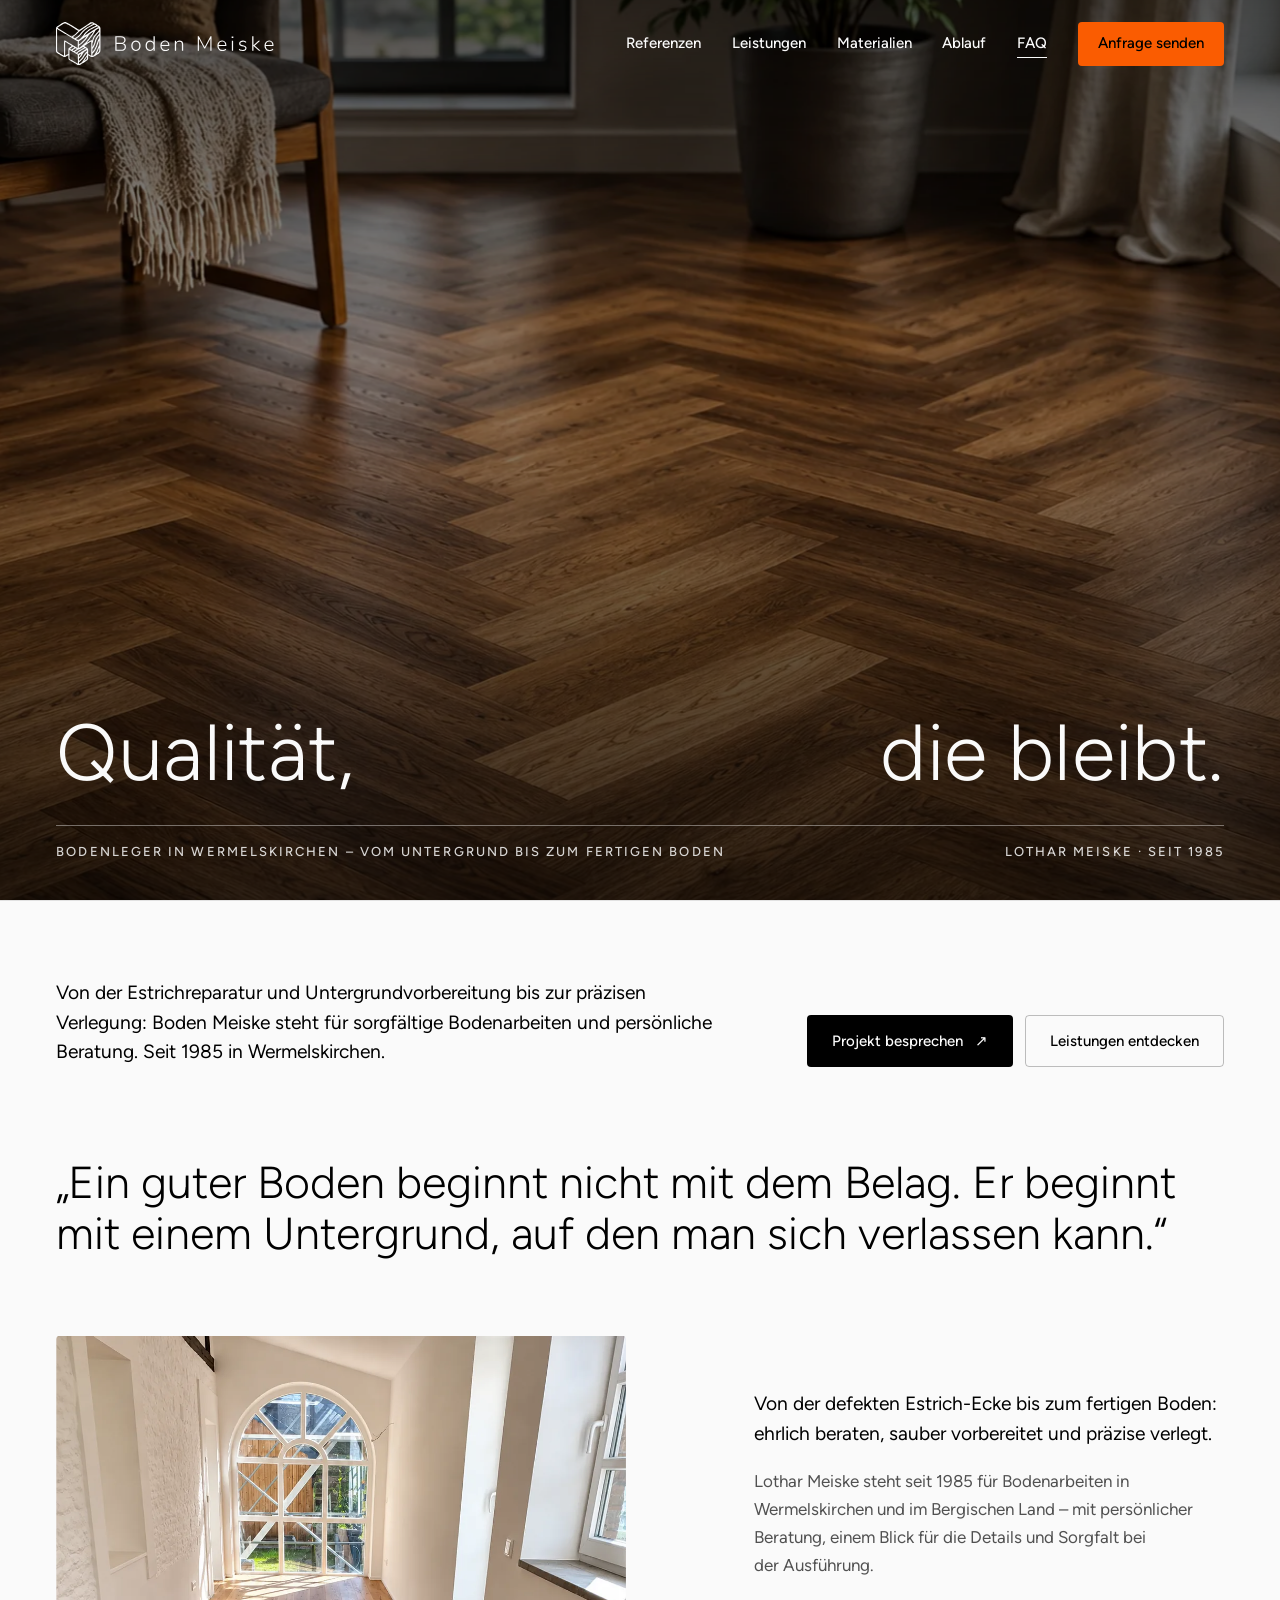
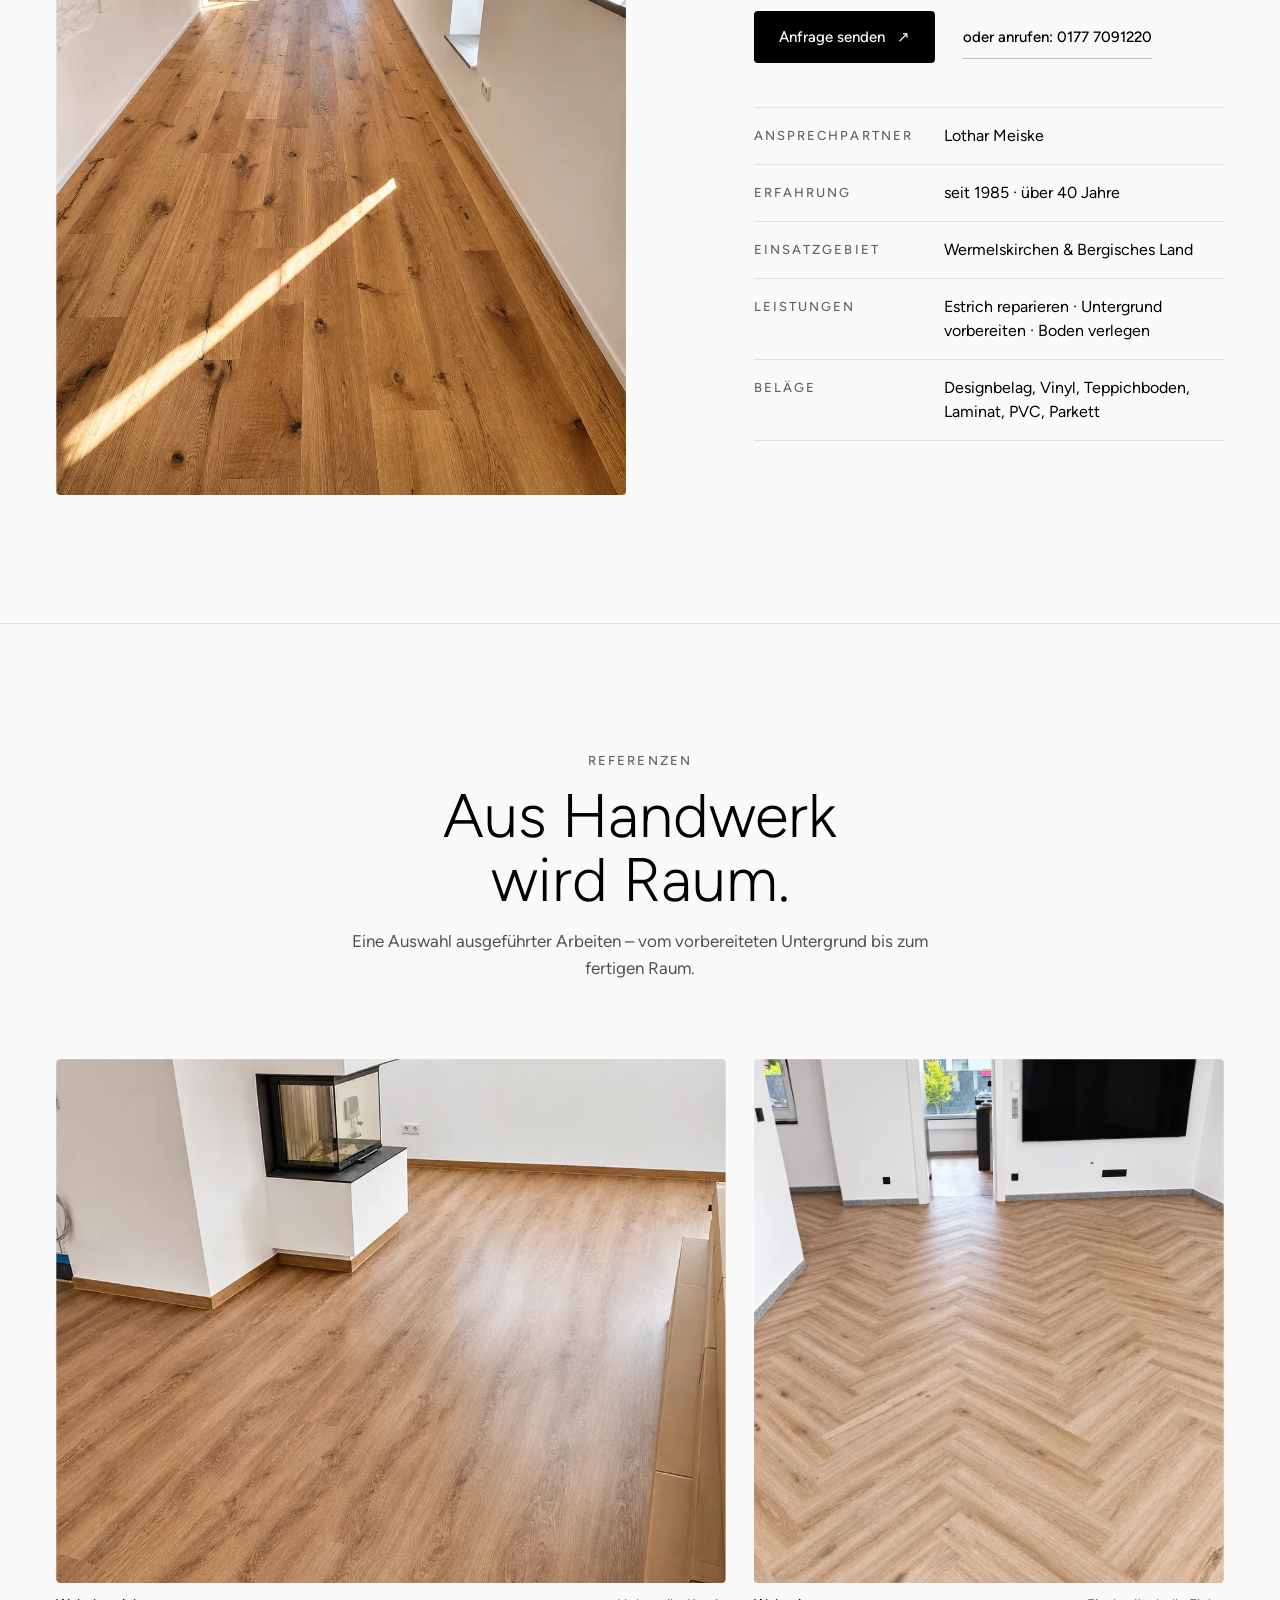
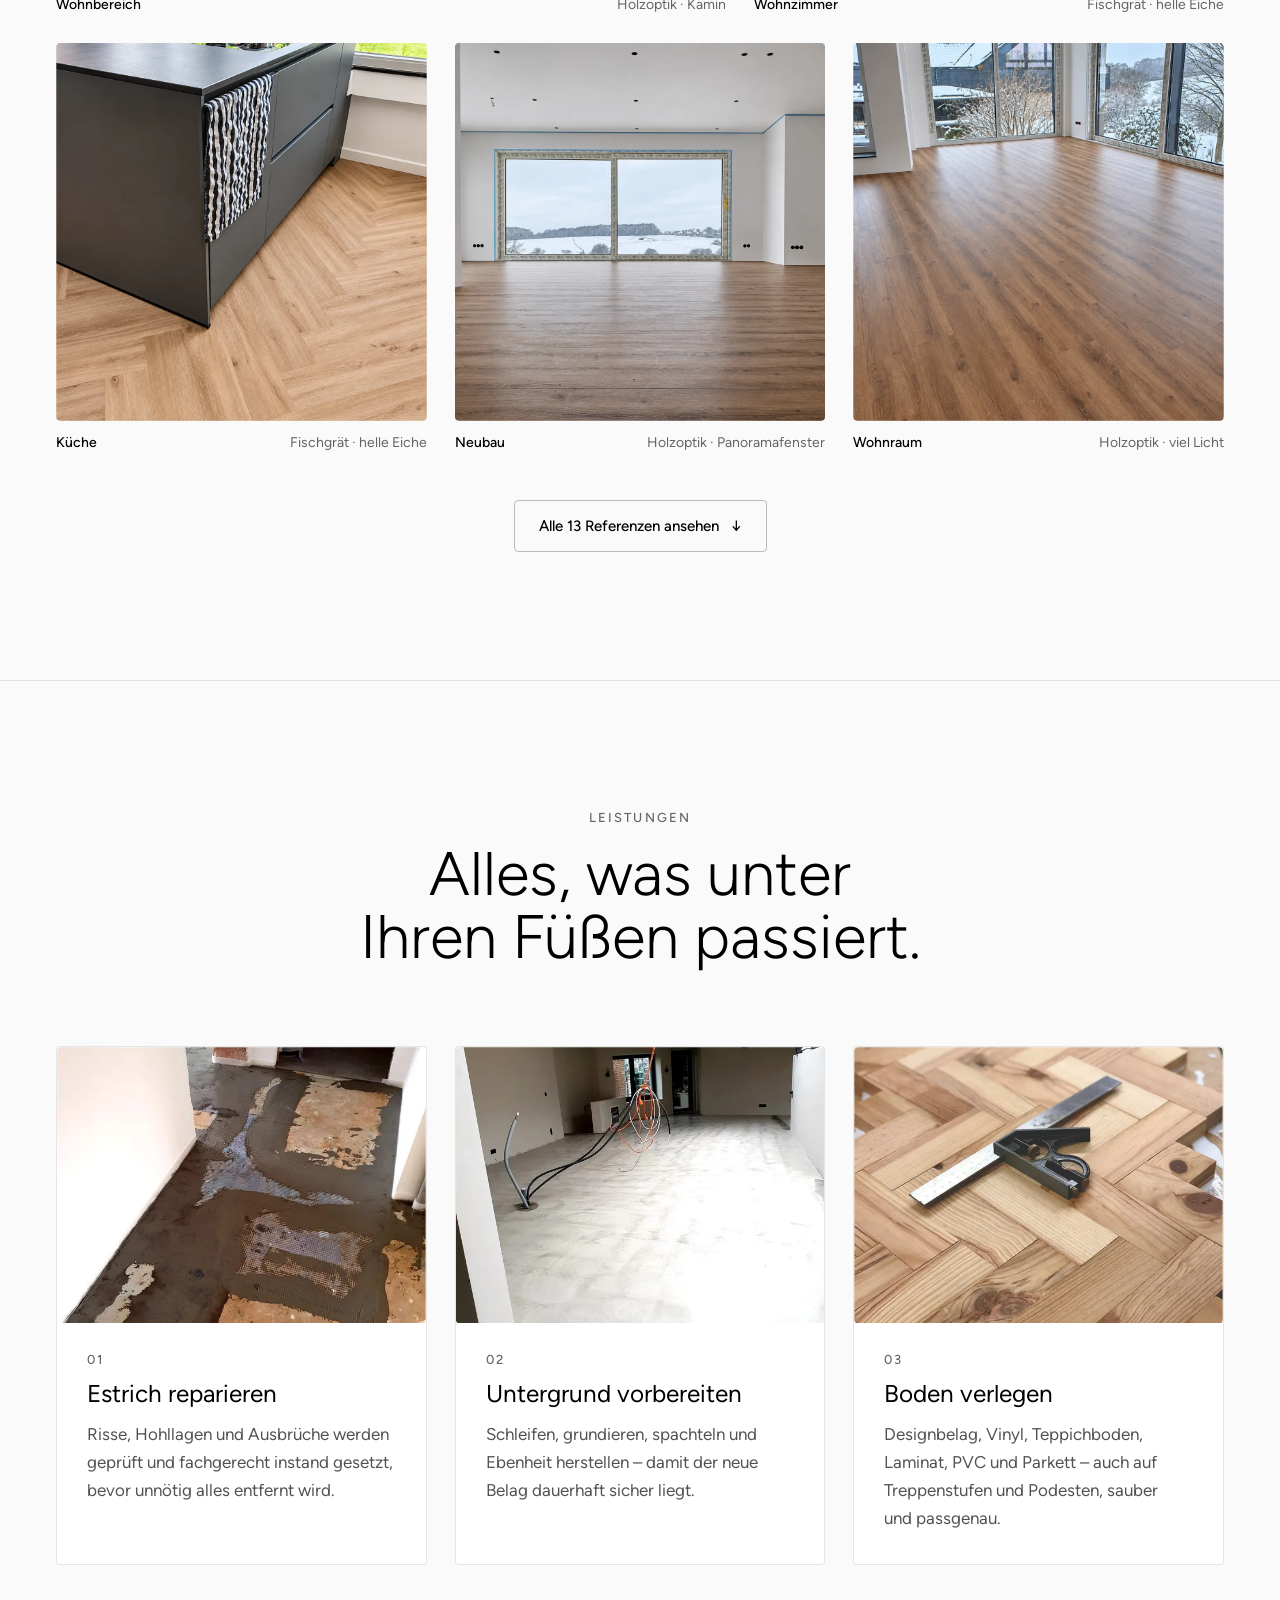
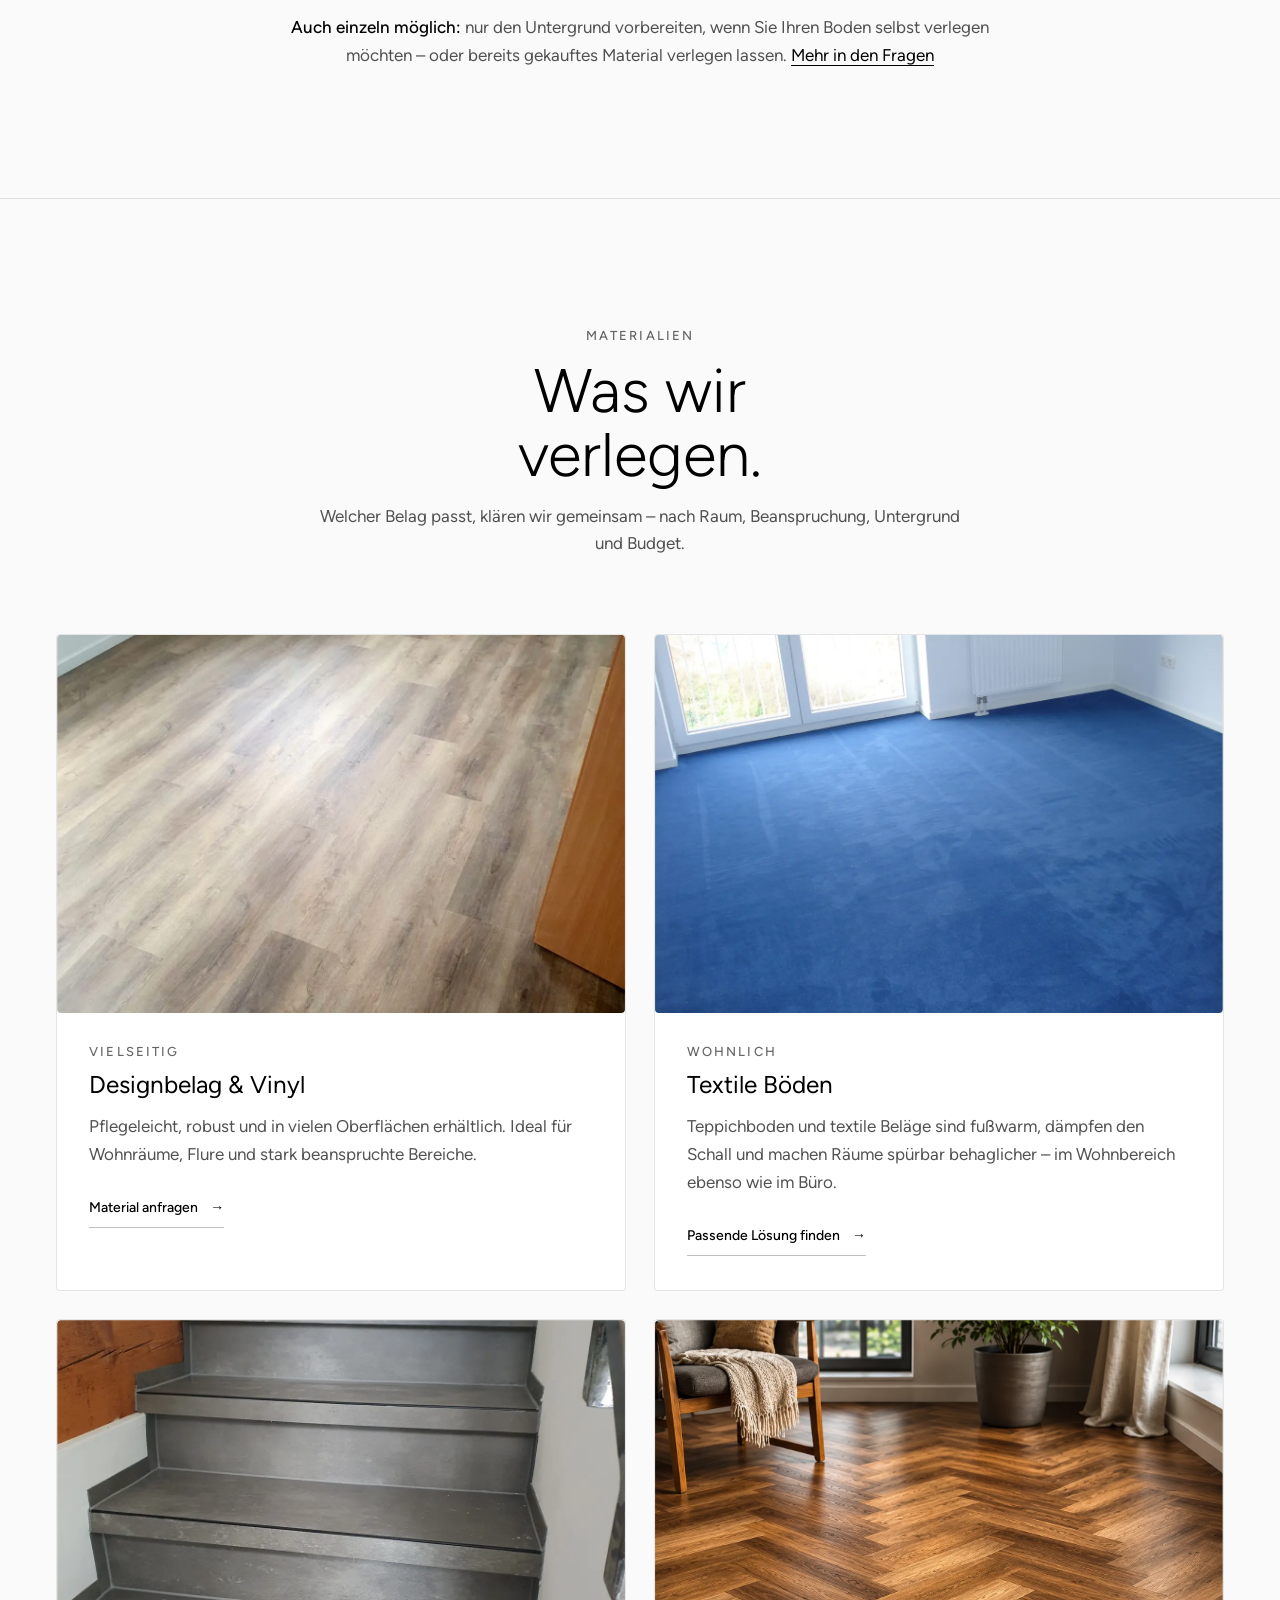
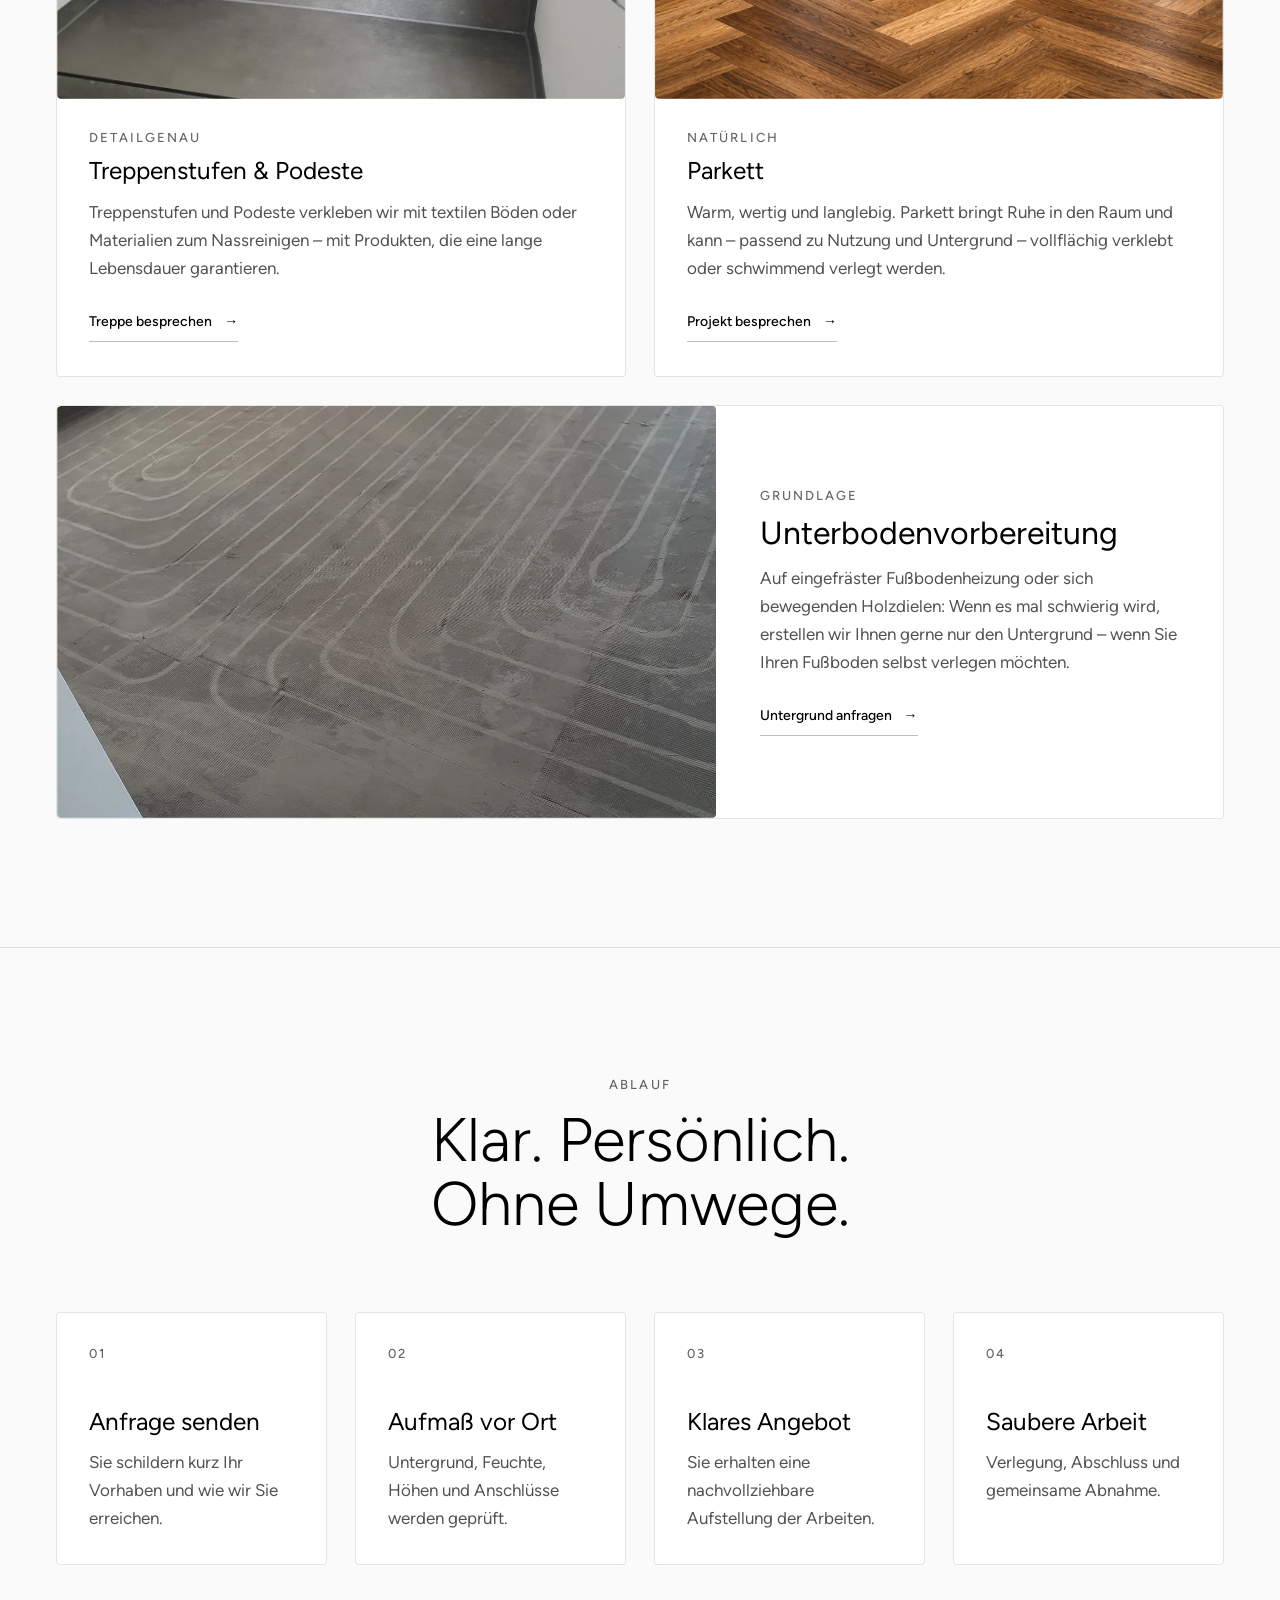
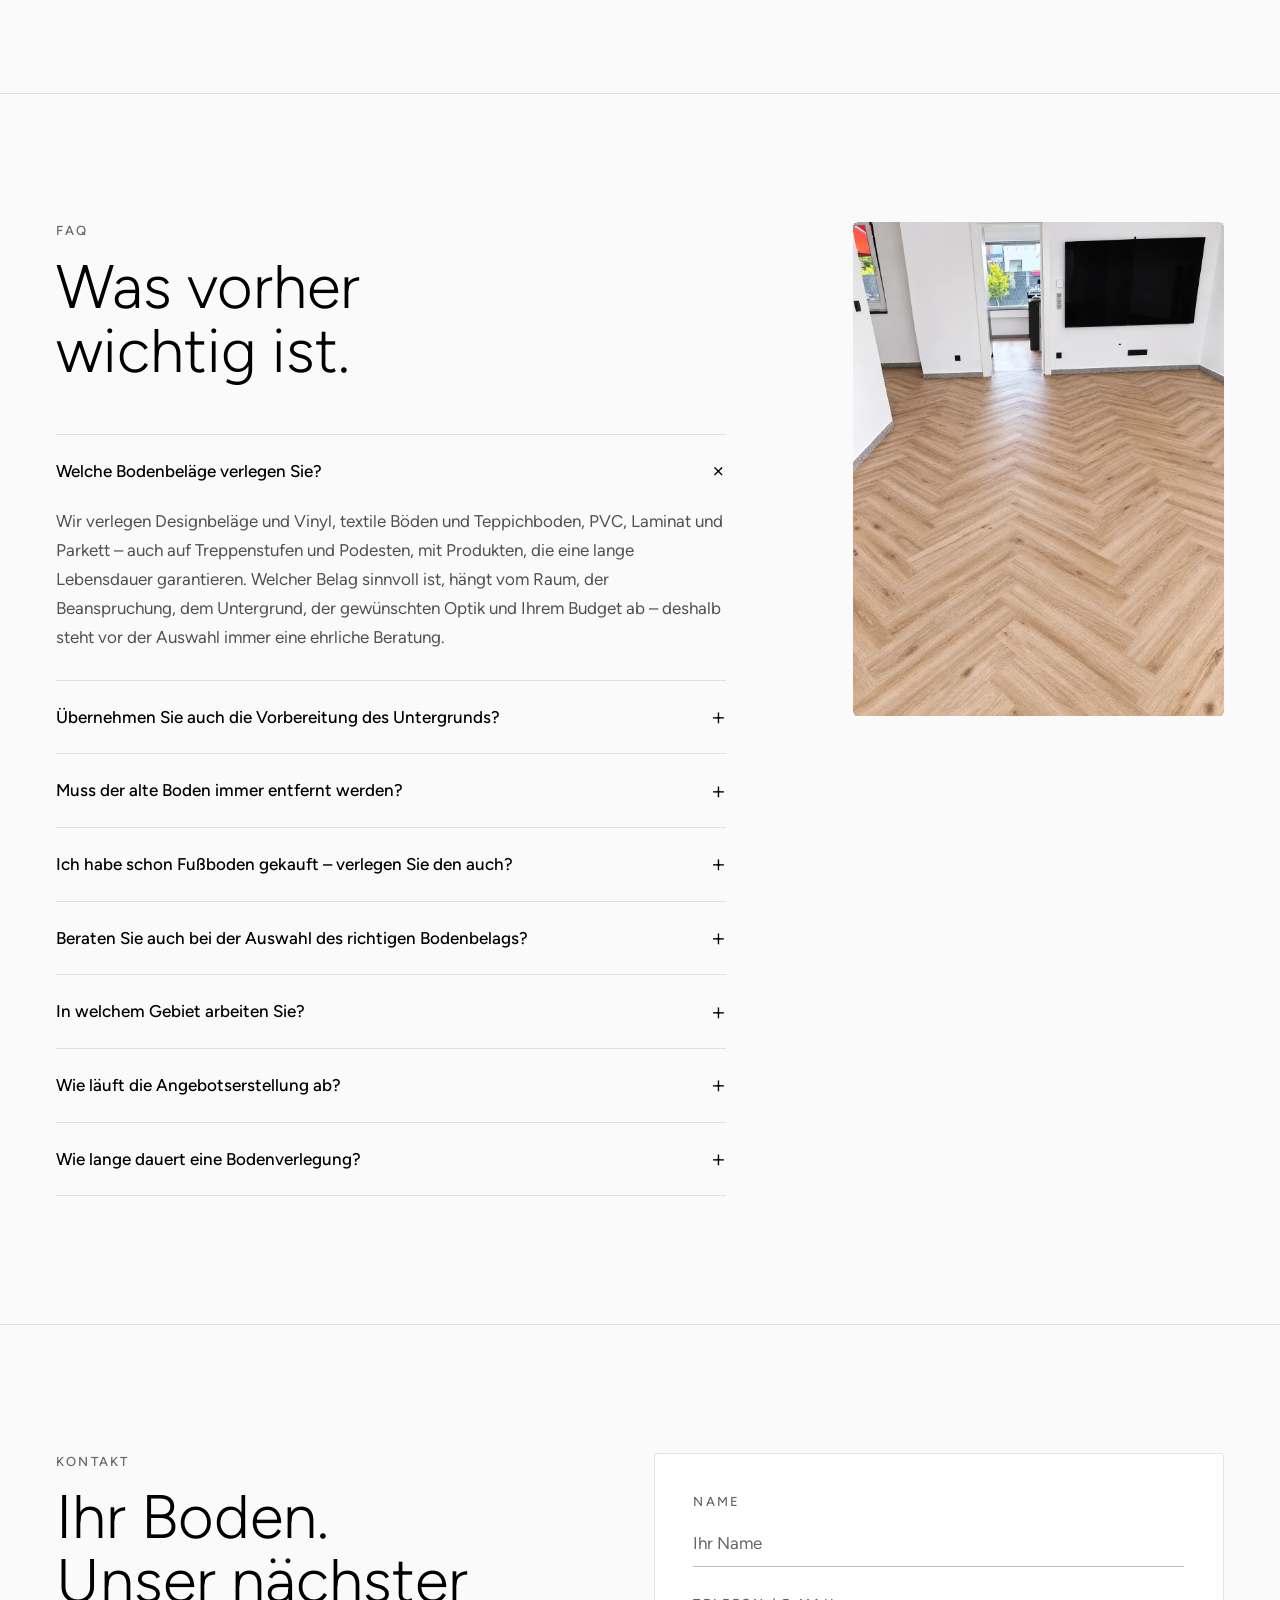
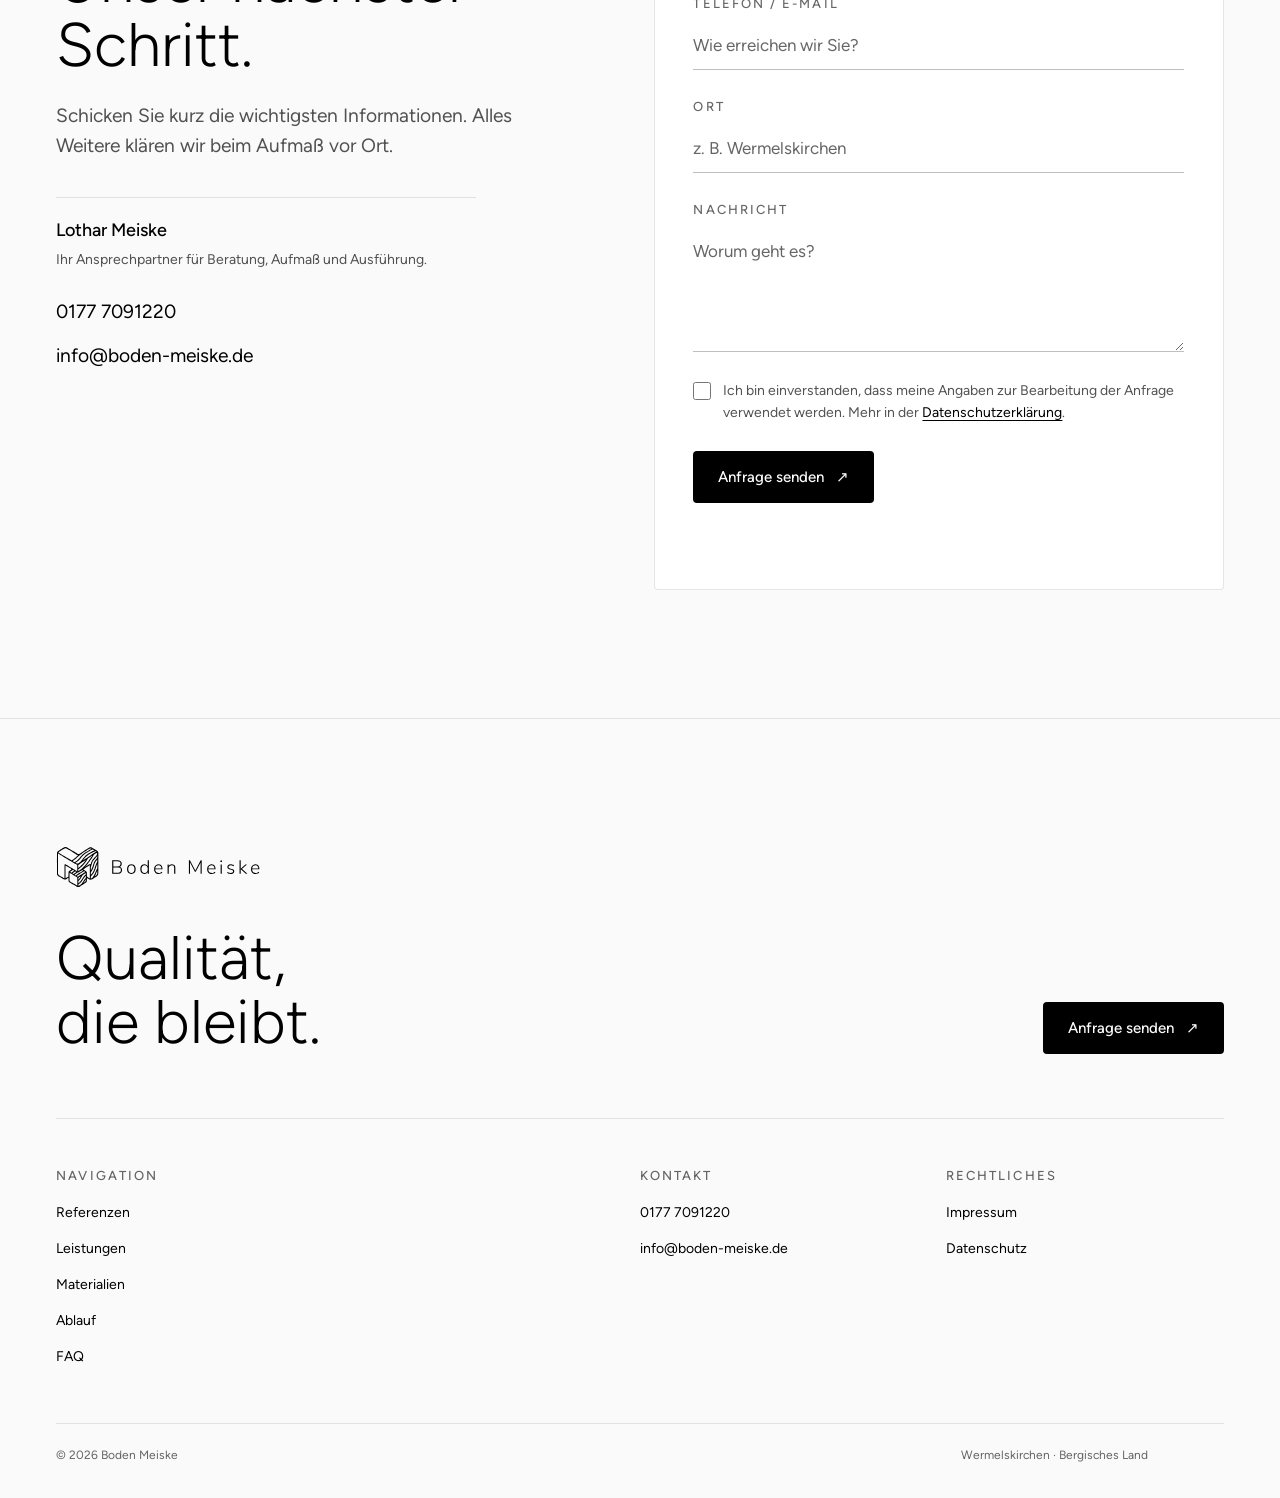
==== index.html @ b32c4ab7 "v102: Hero-Zoom als weiche Endlosschleife Co-Authored-By: Claude Opus 5.5 <noreply@anthropic.com>" ====
<!doctype html>
<html lang="de">
<head>
<meta charset="utf-8">
<meta name="viewport" content="width=device-width,initial-scale=1">
<title>Boden Meiske | Bodenleger in Wermelskirchen seit 1985</title>
<meta name="description" content="Boden Meiske in Wermelskirchen: Estrich reparieren, Untergrund vorbereiten und Böden fachgerecht verlegen. Persönliche Beratung und Erfahrung seit 1985.">
<link rel="canonical" href="https://boden-meiske.de/">
<meta name="theme-color" content="#FAFAFA">
<link rel="icon" type="image/png" sizes="32x32" href="./assets/logos/favicon-32.png?v=100">
<link rel="apple-touch-icon" href="./assets/logos/apple-touch-icon.png?v=100">
<meta property="og:type" content="website">
<meta property="og:locale" content="de_DE">
<meta property="og:site_name" content="Boden Meiske">
<meta property="og:title" content="Boden Meiske | Bodenleger in Wermelskirchen seit 1985">
<meta property="og:description" content="Estrich reparieren, Untergrund vorbereiten und Böden fachgerecht verlegen. Persönliche Beratung und Erfahrung seit 1985 – in Wermelskirchen und im Bergischen Land.">
<meta property="og:url" content="https://boden-meiske.de/">
<meta property="og:image" content="https://boden-meiske.de/assets/og-image.jpg">
<meta property="og:image:width" content="1200"><meta property="og:image:height" content="630">
<meta name="twitter:card" content="summary_large_image">
<meta name="twitter:title" content="Boden Meiske | Bodenleger in Wermelskirchen seit 1985">
<meta name="twitter:description" content="Estrich reparieren, Untergrund vorbereiten und Böden fachgerecht verlegen. Persönliche Beratung und Erfahrung seit 1985.">
<link rel="preload" href="./assets/fonts/figtree-latin.woff2" as="font" type="font/woff2" crossorigin>
<link rel="preload" as="image" href="./assets/photos/real/parkett-fischgraet-sessel.webp">
<script type="application/ld+json">{"@context":"https://schema.org","@type":"HomeAndConstructionBusiness","name":"Boden Meiske","legalName":"Bodenleger Bergisch Land UG","description":"Bodenleger in Wermelskirchen: Estrichreparatur, Untergrundvorbereitung und Bodenverlegung im Bergischen Land.","url":"https://boden-meiske.de/","logo":"https://boden-meiske.de/assets/logos/icon-512.png","image":"https://boden-meiske.de/assets/og-image.jpg","telephone":"+49 177 7091220","email":"info@boden-meiske.de","foundingDate":"1985","address":{"@type":"PostalAddress","streetAddress":"Felsenbruch 6","addressLocality":"Wermelskirchen","postalCode":"42929","addressCountry":"DE"},"areaServed":[{"@type":"City","name":"Wermelskirchen"},{"@type":"AdministrativeArea","name":"Bergisches Land"}],"founder":{"@type":"Person","name":"Lothar Meiske","jobTitle":"Bodenleger"},"knowsAbout":["Estrichreparatur","Untergrundvorbereitung","Bodenverlegung","Designbelag","Vinyl","Teppichboden","Laminat","PVC","Parkett","Treppenstufen"],"hasOfferCatalog":{"@type":"OfferCatalog","name":"Leistungen","itemListElement":[{"@type":"Offer","itemOffered":{"@type":"Service","name":"Estrich reparieren"}},{"@type":"Offer","itemOffered":{"@type":"Service","name":"Untergrund vorbereiten"}},{"@type":"Offer","itemOffered":{"@type":"Service","name":"Boden verlegen"}}]}}</script>
<script type="application/ld+json">{"@context":"https://schema.org","@type":"FAQPage","mainEntity":[{"@type":"Question","name":"Welche Bodenbeläge verlegen Sie?","acceptedAnswer":{"@type":"Answer","text":"Wir verlegen Designbeläge und Vinyl, textile Böden und Teppichboden, PVC, Laminat und Parkett – auch auf Treppenstufen und Podesten, mit Produkten, die eine lange Lebensdauer garantieren. Welcher Belag sinnvoll ist, hängt vom Raum, der Beanspruchung, dem Untergrund, der gewünschten Optik und Ihrem Budget ab – deshalb steht vor der Auswahl immer eine ehrliche Beratung."}},{"@type":"Question","name":"Übernehmen Sie auch die Vorbereitung des Untergrunds?","acceptedAnswer":{"@type":"Answer","text":"Ja, denn mit über 40 Jahren Erfahrung und den ausgewählten Produkten von Schönox werden auch bei schwierigsten Voraussetzungen hervorragende Ergebnisse für die Aufnahme der ausgewählten Oberböden erzielt. Ein Boden kann nur so gut sein wie der Untergrund darunter. Wir prüfen Estrich und vorhandene Flächen, reparieren schadhafte Stellen und übernehmen bei Bedarf Schleifen, Grundieren, Spachteln und das Herstellen einer ebenen, tragfähigen Verlegefläche."}},{"@type":"Question","name":"Muss der alte Boden immer entfernt werden?","acceptedAnswer":{"@type":"Answer","text":"Nein, nicht automatisch. Manche Altbeläge können erhalten, aufgearbeitet oder nach fachlicher Prüfung als geeignete Grundlage genutzt werden. Vor Ort beurteilen wir Zustand, Aufbau und Haftung und erklären Ihnen, welche Lösung technisch sinnvoll und wirtschaftlich vernünftig ist. Besonders das Entfernen des alten Bodenbelags erspart einiges an Kosten: Durch die nicht gewerbliche Entsorgung in Eigenleistung können Sie viel Geld sparen."}},{"@type":"Question","name":"Ich habe schon Fußboden gekauft – verlegen Sie den auch?","acceptedAnswer":{"@type":"Answer","text":"Gerne verlegen wir Ihnen das vorhandene Material oder stellen wir Ihnen nur den Untergrund her. Bitte sprechen Sie uns an."}},{"@type":"Question","name":"Beraten Sie auch bei der Auswahl des richtigen Bodenbelags?","acceptedAnswer":{"@type":"Answer","text":"Ja. Wir erläutern Ihnen die Unterschiede bei Pflege, Haltbarkeit, Raumwirkung, Feuchtebeständigkeit und Fußbodenheizung. Dabei empfehlen wir nicht das teuerste Material, sondern den Boden, der langfristig zu Ihrem Raum und Ihrem Alltag passt."}},{"@type":"Question","name":"In welchem Gebiet arbeiten Sie?","acceptedAnswer":{"@type":"Answer","text":"Unser Schwerpunkt liegt in Wermelskirchen und im Bergischen Land. Je nach Umfang und Entfernung übernehmen wir auch Projekte in den angrenzenden Regionen. Einsatzort und Projektgröße klären wir am besten kurz telefonisch."}},{"@type":"Question","name":"Wie läuft die Angebotserstellung ab?","acceptedAnswer":{"@type":"Answer","text":"Nach einer ersten Abstimmung vereinbaren wir in der Regel einen Termin zum Aufmaß. Dabei prüfen wir Flächen, Übergänge und Untergrund und besprechen die gewünschten Leistungen. Anschließend erhalten Sie ein nachvollziehbares Angebot mit den vorgesehenen Arbeiten und Materialien."}},{"@type":"Question","name":"Wie lange dauert eine Bodenverlegung?","acceptedAnswer":{"@type":"Answer","text":"Das hängt von Fläche, Belag und Untergrund ab. Eine reine Verlegung kann oft zügig erfolgen; Reparaturen, Spachtelarbeiten, Trocknungszeiten oder aufwendige Verlegemuster benötigen mehr Zeit. Nach dem Aufmaß können wir den Ablauf realistisch einschätzen und mit Ihnen abstimmen."}}]}</script>
<script>document.documentElement.classList.add('js')</script>
<link rel="stylesheet" href="./css/site.css?v=102">
</head>
<body>
<a class="skip-link" href="#top">Zum Inhalt springen</a>
<div class="scroll-progress" aria-hidden="true"></div>
<header class="topbar" id="topbar">
  <a class="brand" href="#top" aria-label="Boden Meiske – zum Seitenanfang"><span class="brand-logo" aria-hidden="true"></span></a>
  <button class="menu-toggle" type="button" aria-controls="hauptnavigation" aria-label="Menü öffnen" aria-expanded="false"><span></span><span></span></button>
  <nav class="nav" id="hauptnavigation" aria-label="Hauptnavigation">
    <a href="#referenzen">Referenzen</a><a href="#leistungen">Leistungen</a><a href="#materialien">Materialien</a><a href="#ablauf">Ablauf</a><a href="#faq">FAQ</a><a class="nav-cta" href="#kontakt">Anfrage senden</a>
  </nav>
</header>

<main id="top" tabindex="-1">
<section class="hero" aria-label="Einstieg">
  <img class="hero-bg" src="./assets/photos/real/parkett-fischgraet-sessel.webp" width="1511" height="1041" fetchpriority="high" alt="Fischgrätparkett mit Sessel und Pflanzen">
  <div class="hero-body">
    <p class="hero-claim"><span>Qualität,</span> <span>die bleibt.</span></p>
    <div class="hero-meta"><h1>Bodenleger in Wermelskirchen – vom Untergrund bis zum fertigen Boden</h1><span>Lothar Meiske · seit 1985</span></div>
  </div>
</section>

<section class="intro section" id="intro">
  <h2 class="sr-only">Über Boden Meiske</h2>
  <div class="intro-top reveal">
    <p class="intro-sub">Von der Estrichreparatur und Untergrundvorbereitung bis zur präzisen Verlegung: Boden Meiske steht für sorgfältige Bodenarbeiten und persönliche Beratung. Seit 1985 in Wermelskirchen.</p>
    <div class="intro-ctas"><a class="button button-dark" href="#kontakt">Projekt besprechen <span aria-hidden="true">↗</span></a><a class="button button-outline" href="#leistungen">Leistungen entdecken</a></div>
  </div>
  <blockquote class="intro-statement reveal"><p>„Ein guter Boden beginnt nicht mit dem Belag. Er beginnt mit einem Untergrund, auf den man sich verlassen kann.“</p></blockquote>
  <div class="intro-grid">
    <div class="image-panel"><img src="./assets/photos/real/flur-bogenfenster.webp" width="1086" height="1448" loading="lazy" decoding="async" alt="Sonniger Flur mit Eichenboden und Bogenfenster"></div>
    <div class="intro-side reveal">
      <p class="intro-lead">Von der defekten Estrich-Ecke bis zum fertigen Boden: ehrlich beraten, sauber vorbereitet und präzise verlegt.</p>
      <p class="intro-about">Lothar Meiske steht seit 1985 für Bodenarbeiten in Wermelskirchen und im Bergischen Land – mit persönlicher Beratung, einem Blick für die Details und Sorgfalt bei der Ausführung.</p>
      <div class="hero-actions"><a class="button button-dark" href="#kontakt">Anfrage senden <span aria-hidden="true">↗</span></a><a class="hero-phone" href="tel:+491777091220">oder anrufen: 0177 7091220</a></div>
      <dl class="facts">
        <div><dt>Ansprechpartner</dt><dd>Lothar Meiske</dd></div>
        <div><dt>Erfahrung</dt><dd>seit 1985 · über 40 Jahre</dd></div>
        <div><dt>Einsatzgebiet</dt><dd>Wermelskirchen &amp; Bergisches Land</dd></div>
        <div><dt>Leistungen</dt><dd>Estrich reparieren · Untergrund vorbereiten · Boden verlegen</dd></div>
        <div><dt>Beläge</dt><dd>Designbelag, Vinyl, Teppichboden, Laminat, PVC, Parkett</dd></div>
      </dl>
    </div>
  </div>
</section>

<section class="gallery-section section" id="referenzen">
  <div class="section-head reveal"><div><span class="eyebrow">Referenzen</span><h2>Aus Handwerk <br>wird Raum.</h2></div><p class="section-note">Eine Auswahl ausgeführter Arbeiten – vom vorbereiteten Untergrund bis zum fertigen Raum.</p></div>
  <div class="ref-grid" data-refs>
    <figure class="ref ref-l"><button class="ref-open" type="button" data-ref="0" aria-label="Wohnbereich vergrößern"><img src="./assets/photos/gallery/ref_nas01.webp" width="1086" height="1448" loading="lazy" decoding="async" alt="Wohnbereich mit Holzboden und Kamin"></button><figcaption><b>Wohnbereich</b><span>Holzoptik · Kamin</span></figcaption></figure>
    <figure class="ref ref-p"><button class="ref-open" type="button" data-ref="1" aria-label="Wohnzimmer vergrößern"><img src="./assets/photos/gallery/ref_nas02.webp" width="1086" height="1448" loading="lazy" decoding="async" alt="Modernes Wohnzimmer mit Fischgrätboden in heller Eiche"></button><figcaption><b>Wohnzimmer</b><span>Fischgrät · helle Eiche</span></figcaption></figure>
    <figure class="ref ref-s"><button class="ref-open" type="button" data-ref="2" aria-label="Küche vergrößern"><img src="./assets/photos/gallery/ref_nas03.webp" width="1086" height="1448" loading="lazy" decoding="async" alt="Küche mit Kochinsel und Fischgrätboden"></button><figcaption><b>Küche</b><span>Fischgrät · helle Eiche</span></figcaption></figure>
    <figure class="ref ref-s"><button class="ref-open" type="button" data-ref="3" aria-label="Neubau vergrößern"><img src="./assets/photos/gallery/ref_nas04.webp" width="1448" height="1086" loading="lazy" decoding="async" alt="Neubau mit Holzboden und Panoramafenster"></button><figcaption><b>Neubau</b><span>Holzoptik · Panoramafenster</span></figcaption></figure>
    <figure class="ref ref-s"><button class="ref-open" type="button" data-ref="4" aria-label="Wohnraum vergrößern"><img src="./assets/photos/gallery/ref_nas05.webp" width="1448" height="1086" loading="lazy" decoding="async" alt="Heller Wohnraum mit Holzboden und Panoramafenstern"></button><figcaption><b>Wohnraum</b><span>Holzoptik · viel Licht</span></figcaption></figure>
    <figure class="ref ref-p"><button class="ref-open" type="button" data-ref="5" aria-label="Flur vergrößern"><img src="./assets/photos/gallery/ref_nas06.webp" width="1086" height="1448" loading="lazy" decoding="async" alt="Langer heller Flur mit Holzboden"></button><figcaption><b>Flur</b><span>Holzoptik · langer Korridor</span></figcaption></figure>
    <figure class="ref ref-l"><button class="ref-open" type="button" data-ref="6" aria-label="Wendeltreppe vergrößern"><img src="./assets/photos/gallery/ref_nas07.webp" width="1448" height="1086" loading="lazy" decoding="async" alt="Wendeltreppe mit Stufen in hellem Holz"></button><figcaption><b>Wendeltreppe</b><span>Helles Holz</span></figcaption></figure>
    <figure class="ref ref-s"><button class="ref-open" type="button" data-ref="7" aria-label="Treppe vergrößern"><img src="./assets/photos/gallery/ref_nas08.webp" width="1600" height="900" loading="lazy" decoding="async" alt="Treppenstufen in Holzoptik mit Metallkanten"></button><figcaption><b>Treppe</b><span>Holzoptik · Metallkanten</span></figcaption></figure>
    <figure class="ref ref-s"><button class="ref-open" type="button" data-ref="8" aria-label="Treppe vergrößern"><img src="./assets/photos/gallery/ref_nas09.webp" width="1448" height="1086" loading="lazy" decoding="async" alt="Wendeltreppe mit dunklem textilen Belag"></button><figcaption><b>Treppe</b><span>Textiler Belag</span></figcaption></figure>
    <figure class="ref ref-s"><button class="ref-open" type="button" data-ref="9" aria-label="Sockelleiste vergrößern"><img src="./assets/photos/gallery/ref_nas10.webp" width="1448" height="1086" loading="lazy" decoding="async" alt="Eichen-Sockelleiste an einem rustikalen Holzboden"></button><figcaption><b>Sockelleiste</b><span>Eiche · sauberer Abschluss</span></figcaption></figure>
    <figure class="ref ref-s"><button class="ref-open" type="button" data-ref="10" aria-label="Während der Verlegung vergrößern"><img src="./assets/photos/gallery/ref_nas11.webp" width="1086" height="1448" loading="lazy" decoding="async" alt="Heller Raum mit neu verlegtem Holzboden und Werkzeug"></button><figcaption><b>Während der Verlegung</b><span>Holzoptik</span></figcaption></figure>
    <figure class="ref ref-s"><button class="ref-open" type="button" data-ref="11" aria-label="Im Aufbau vergrößern"><img src="./assets/photos/gallery/ref_nas12.webp" width="1086" height="1448" loading="lazy" decoding="async" alt="Raum mit halb verlegtem Boden auf vorbereitetem Untergrund"></button><figcaption><b>Im Aufbau</b><span>Untergrund & Belag</span></figcaption></figure>
    <figure class="ref ref-s"><button class="ref-open" type="button" data-ref="12" aria-label="Untergrund vergrößern"><img src="./assets/photos/gallery/ref_nas13.webp" width="1200" height="1600" loading="lazy" decoding="async" alt="Frisch gespachtelter Untergrund vor der Verlegung"></button><figcaption><b>Untergrund</b><span>Frisch gespachtelt</span></figcaption></figure>
  </div>
  <button class="ref-more" type="button" data-refs-more aria-expanded="false">Alle 13 Referenzen ansehen <span aria-hidden="true">↓</span></button>
  <dialog class="lightbox" data-lightbox aria-label="Referenzfoto"><figure><img alt="" data-lb-img><figcaption><b data-lb-title></b><span data-lb-detail></span><small data-lb-count></small></figcaption></figure><button class="lb-btn lb-prev" type="button" data-lb-prev aria-label="Vorheriges Foto">←</button><button class="lb-btn lb-next" type="button" data-lb-next aria-label="Nächstes Foto">→</button><button class="lb-btn lb-close" type="button" data-lb-close aria-label="Schließen">×</button></dialog>
</section>

<section class="services section" id="leistungen">
  <div class="section-head reveal"><div><span class="eyebrow">Leistungen</span><h2>Alles, was unter <br>Ihren Füßen passiert.</h2></div></div>
  <div class="service-lines">
    <article class="reveal"><span>01</span><h3>Estrich reparieren</h3><p>Risse, Hohllagen und Ausbrüche werden geprüft und fachgerecht instand gesetzt, bevor unnötig alles entfernt wird.</p><img class="service-thumb" src="./assets/photos/services/estrich.webp" alt="" width="640" height="480" loading="lazy" decoding="async"></article>
    <article class="reveal"><span>02</span><h3>Untergrund vorbereiten</h3><p>Schleifen, grundieren, spachteln und Ebenheit herstellen – damit der neue Belag dauerhaft sicher liegt.</p><img class="service-thumb" src="./assets/photos/services/untergrund.webp" alt="" width="640" height="480" loading="lazy" decoding="async"></article>
    <article class="reveal"><span>03</span><h3>Boden verlegen</h3><p>Designbelag, Vinyl, Teppichboden, Laminat, PVC und Parkett – auch auf Treppenstufen und Podesten, sauber und passgenau.</p><img class="service-thumb" src="./assets/photos/services/verlegen.webp" alt="" width="640" height="480" loading="lazy" decoding="async"></article>
  </div>
  <p class="services-also"><b>Auch einzeln möglich:</b> nur den Untergrund vorbereiten, wenn Sie Ihren Boden selbst verlegen möchten – oder bereits gekauftes Material verlegen lassen. <a href="#faq">Mehr in den Fragen</a></p>
</section>

<section class="materials section" id="materialien">
  <div class="section-head reveal"><div><span class="eyebrow">Materialien</span><h2>Was wir <br>verlegen.</h2></div><p class="section-note">Welcher Belag passt, klären wir gemeinsam – nach Raum, Beanspruchung, Untergrund und Budget.</p></div>
  <div class="mat-list">
    <article class="mat reveal"><div class="mat-media"><img src="./assets/photos/real/designbelag-holzoptik.webp" width="1200" height="1600" loading="lazy" decoding="async" alt="Designbelag in Holzoptik in einem Wohnraum"></div><div class="mat-copy"><span class="mat-tag">Vielseitig</span><h3>Designbelag & Vinyl</h3><p>Pflegeleicht, robust und in vielen Oberflächen erhältlich. Ideal für Wohnräume, Flure und stark beanspruchte Bereiche.</p><a href="#kontakt" data-topic="Designbelag & Vinyl">Material anfragen <span aria-hidden="true">→</span></a></div></article>
    <article class="mat reveal"><div class="mat-media"><img src="./assets/photos/materials/textil.webp" width="1200" height="900" loading="lazy" decoding="async" alt="Blauer Teppichboden in einem hellen Wohnraum"></div><div class="mat-copy"><span class="mat-tag">Wohnlich</span><h3>Textile Böden</h3><p>Teppichboden und textile Beläge sind fußwarm, dämpfen den Schall und machen Räume spürbar behaglicher – im Wohnbereich ebenso wie im Büro.</p><a href="#kontakt" data-topic="Textile Böden">Passende Lösung finden <span aria-hidden="true">→</span></a></div></article>
    <article class="mat reveal"><div class="mat-media"><img src="./assets/photos/materials/treppen.webp" width="1200" height="1600" loading="lazy" decoding="async" alt="Treppe mit Designbelag auf Stufen und Podest"></div><div class="mat-copy"><span class="mat-tag">Detailgenau</span><h3>Treppenstufen &amp; Podeste</h3><p>Treppenstufen und Podeste verkleben wir mit textilen Böden oder Materialien zum Nassreinigen – mit Produkten, die eine lange Lebensdauer garantieren.</p><a href="#kontakt" data-topic="Treppenstufen & Podeste">Treppe besprechen <span aria-hidden="true">→</span></a></div></article>
    <article class="mat reveal"><div class="mat-media"><img src="./assets/photos/real/parkett-fischgraet-sessel.webp" width="1511" height="1041" loading="lazy" decoding="async" alt="Heller Fischgrätparkett mit Sessel und Pflanzen"></div><div class="mat-copy"><span class="mat-tag">Natürlich</span><h3>Parkett</h3><p>Warm, wertig und langlebig. Parkett bringt Ruhe in den Raum und kann – passend zu Nutzung und Untergrund – vollflächig verklebt oder schwimmend verlegt werden.</p><a href="#kontakt" data-topic="Parkett">Projekt besprechen <span aria-hidden="true">→</span></a></div></article>
    <article class="mat mat-wide reveal"><div class="mat-media"><img src="./assets/photos/materials/unterboden.webp" width="1200" height="1600" loading="lazy" decoding="async" alt="Gespachtelter Untergrund über eingefräster Fußbodenheizung"></div><div class="mat-copy"><span class="mat-tag">Grundlage</span><h3>Unterboden&shy;vorbereitung</h3><p>Auf eingefräster Fußbodenheizung oder sich bewegenden Holzdielen: Wenn es mal schwierig wird, erstellen wir Ihnen gerne nur den Untergrund – wenn Sie Ihren Fußboden selbst verlegen möchten.</p><a href="#kontakt" data-topic="Unterbodenvorbereitung">Untergrund anfragen <span aria-hidden="true">→</span></a></div></article>
  </div>
</section>

<section class="process section" id="ablauf">
  <div class="section-head reveal"><div><span class="eyebrow">Ablauf</span><h2>Klar. Persönlich. <br>Ohne Umwege.</h2></div></div>
  <div class="steps">
    <article><b>01</b><h3>Anfrage senden</h3><p>Sie schildern kurz Ihr Vorhaben und wie wir Sie erreichen.</p></article><article><b>02</b><h3>Aufmaß vor Ort</h3><p>Untergrund, Feuchte, Höhen und Anschlüsse werden geprüft.</p></article><article><b>03</b><h3>Klares Angebot</h3><p>Sie erhalten eine nachvollziehbare Aufstellung der Arbeiten.</p></article><article><b>04</b><h3>Saubere Arbeit</h3><p>Verlegung, Abschluss und gemeinsame Abnahme.</p></article>
  </div>
</section>

<section class="faq section" id="faq">
  <div class="faq-main reveal"><span class="eyebrow">FAQ</span><h2>Was vorher <br>wichtig ist.</h2><div class="accordion">
    <details open><summary>Welche Bodenbeläge verlegen Sie?<i>+</i></summary><p>Wir verlegen Designbeläge und Vinyl, textile Böden und Teppichboden, PVC, Laminat und Parkett – auch auf Treppenstufen und Podesten, mit Produkten, die eine lange Lebensdauer garantieren. Welcher Belag sinnvoll ist, hängt vom Raum, der Beanspruchung, dem Untergrund, der gewünschten Optik und Ihrem Budget ab – deshalb steht vor der Auswahl immer eine ehrliche Beratung.</p></details>
    <details><summary>Übernehmen Sie auch die Vorbereitung des Untergrunds?<i>+</i></summary><p>Ja, denn mit über 40 Jahren Erfahrung und den ausgewählten Produkten von Schönox werden auch bei schwierigsten Voraussetzungen hervorragende Ergebnisse für die Aufnahme der ausgewählten Oberböden erzielt. Ein Boden kann nur so gut sein wie der Untergrund darunter. Wir prüfen Estrich und vorhandene Flächen, reparieren schadhafte Stellen und übernehmen bei Bedarf Schleifen, Grundieren, Spachteln und das Herstellen einer ebenen, tragfähigen Verlegefläche.</p></details>
    <details><summary>Muss der alte Boden immer entfernt werden?<i>+</i></summary><p>Nein, nicht automatisch. Manche Altbeläge können erhalten, aufgearbeitet oder nach fachlicher Prüfung als geeignete Grundlage genutzt werden. Vor Ort beurteilen wir Zustand, Aufbau und Haftung und erklären Ihnen, welche Lösung technisch sinnvoll und wirtschaftlich vernünftig ist. Besonders das Entfernen des alten Bodenbelags erspart einiges an Kosten: Durch die nicht gewerbliche Entsorgung in Eigenleistung können Sie viel Geld sparen.</p></details>
    <details><summary>Ich habe schon Fußboden gekauft – verlegen Sie den auch?<i>+</i></summary><p>Gerne verlegen wir Ihnen das vorhandene Material oder stellen wir Ihnen nur den Untergrund her. Bitte sprechen Sie uns an.</p></details>
    <details><summary>Beraten Sie auch bei der Auswahl des richtigen Bodenbelags?<i>+</i></summary><p>Ja. Wir erläutern Ihnen die Unterschiede bei Pflege, Haltbarkeit, Raumwirkung, Feuchtebeständigkeit und Fußbodenheizung. Dabei empfehlen wir nicht das teuerste Material, sondern den Boden, der langfristig zu Ihrem Raum und Ihrem Alltag passt.</p></details>
    <details><summary>In welchem Gebiet arbeiten Sie?<i>+</i></summary><p>Unser Schwerpunkt liegt in Wermelskirchen und im Bergischen Land. Je nach Umfang und Entfernung übernehmen wir auch Projekte in den angrenzenden Regionen. Einsatzort und Projektgröße klären wir am besten kurz telefonisch.</p></details>
    <details><summary>Wie läuft die Angebotserstellung ab?<i>+</i></summary><p>Nach einer ersten Abstimmung vereinbaren wir in der Regel einen Termin zum Aufmaß. Dabei prüfen wir Flächen, Übergänge und Untergrund und besprechen die gewünschten Leistungen. Anschließend erhalten Sie ein nachvollziehbares Angebot mit den vorgesehenen Arbeiten und Materialien.</p></details>
    <details><summary>Wie lange dauert eine Bodenverlegung?<i>+</i></summary><p>Das hängt von Fläche, Belag und Untergrund ab. Eine reine Verlegung kann oft zügig erfolgen; Reparaturen, Spachtelarbeiten, Trocknungszeiten oder aufwendige Verlegemuster benötigen mehr Zeit. Nach dem Aufmaß können wir den Ablauf realistisch einschätzen und mit Ihnen abstimmen.</p></details>
  </div></div>
  <div class="faq-image"><img src="./assets/photos/real/fischgraet.webp" width="1086" height="1448" loading="lazy" decoding="async" alt="Fischgrätboden in heller Eiche, verlegt von Boden Meiske"></div>
</section>

<section class="contact section" id="kontakt">
  <div class="contact-copy reveal"><span class="eyebrow">Kontakt</span><h2>Ihr Boden. <br>Unser nächster Schritt.</h2><p>Schicken Sie kurz die wichtigsten Informationen. Alles Weitere klären wir beim Aufmaß vor Ort.</p><div class="contact-person"><b>Lothar Meiske</b><span>Ihr Ansprechpartner für Beratung, Aufmaß und Ausführung.</span></div><div class="contact-links"><a href="tel:+491777091220">0177 7091220</a><a href="mailto:info@boden-meiske.de">info@boden-meiske.de</a></div></div>
  <form class="contact-form" action="mailto:info@boden-meiske.de" method="post" data-endpoint="" novalidate>
    <label>Name<input type="text" name="name" autocomplete="name" placeholder="Ihr Name" required></label><label>Telefon / E-Mail<input type="text" name="kontakt" autocomplete="on" placeholder="Wie erreichen wir Sie?" required></label><label>Ort<input type="text" name="ort" autocomplete="address-level2" placeholder="z. B. Wermelskirchen"></label><label>Nachricht<textarea name="nachricht" rows="4" placeholder="Worum geht es?" required></textarea></label><label class="consent"><input type="checkbox" name="datenschutz" required><span>Ich bin einverstanden, dass meine Angaben zur Bearbeitung der Anfrage verwendet werden. Mehr in der <a href="./datenschutz.html">Datenschutzerklärung</a>.</span></label><input type="text" name="_gotcha" tabindex="-1" autocomplete="off" class="hp" aria-hidden="true"><button class="button button-dark" type="submit">Anfrage senden <span aria-hidden="true">↗</span></button><p class="form-status" role="status" aria-live="polite"></p>
  </form>
</section>
</main>

<footer class="footer">
  <div class="footer-top"><div><span class="brand-logo footer-logo" role="img" aria-label="Boden Meiske"></span><h2>Qualität, <br>die bleibt.</h2></div><a class="button button-dark" href="#kontakt">Anfrage senden <span aria-hidden="true">↗</span></a></div>
  <div class="footer-grid"><div><h3>Navigation</h3><a href="#referenzen">Referenzen</a><a href="#leistungen">Leistungen</a><a href="#materialien">Materialien</a><a href="#ablauf">Ablauf</a><a href="#faq">FAQ</a></div><div><h3>Kontakt</h3><a href="tel:+491777091220">0177 7091220</a><a href="mailto:info@boden-meiske.de">info@boden-meiske.de</a></div><div><h3>Rechtliches</h3><a href="./impressum.html">Impressum</a><a href="./datenschutz.html">Datenschutz</a></div></div>
  <div class="footer-bottom"><span>© 2026 Boden Meiske</span><span>Wermelskirchen · Bergisches Land</span></div>
</footer>
<a class="call-fab" href="tel:+491777091220"><svg aria-hidden="true" viewBox="0 0 24 24" width="18" height="18" fill="none" stroke="currentColor" stroke-width="1.8" stroke-linecap="round" stroke-linejoin="round"><path d="M5 4h4l2 5-2.5 1.5a11 11 0 0 0 5 5L15 13l5 2v4a2 2 0 0 1-2 2A16 16 0 0 1 3 6a2 2 0 0 1 2-2"/></svg> Anrufen</a>
<button class="back-to-top" type="button" aria-label="Zurück zum Seitenanfang" title="Nach oben">↑</button>
<script src="./js/site.js?v=101"></script>
</body></html>
---- css/site.css ----
/* Boden Meiske – Stylesheet v101 (Relaunch, neu aufgesetzt)
   Aufbau: 1 Tokens · 2 Basis · 3 Layout · 4 Bausteine · 5 Header · 6 Hero · 7 Sektionen · 8 Footer · 9 Motion · 10 Medienabfragen
   Regeln: eine Schriftfamilie (Figtree: 300 Display · 400 Text · 500 UI), 4px-Ecken, eine Easing-Kurve, drei Dauern. */

@font-face{font-family:Figtree;font-style:normal;font-weight:300 900;font-display:swap;src:url('../assets/fonts/figtree-latin.woff2') format('woff2')}

/* 1 Tokens */
:root{
  --bg:#FAFAFA;
  --surface:#FFFFFF;
  --sand:#E6E1D8;
  --ink:#000000;
  --ink-hover:#2F2F2F;
  --ink-2:rgba(0,0,0,.68);   /* Fließtext sekundär, 6,9:1 */
  --ink-3:rgba(0,0,0,.6);    /* Labels, 5,6:1 */
  --line:rgba(0,0,0,.1);
  --line-strong:rgba(0,0,0,.25);
  --light:#FAFAFA;
  --light-2:rgba(250,250,250,.84);
  --light-line:rgba(250,250,250,.4);
  --accent:#FA5C01;
  --accent-hover:#FF9A60;

  --font:"Figtree",-apple-system,BlinkMacSystemFont,"Segoe UI",Roboto,Arial,sans-serif;
  --fs-hero:clamp(48px,6.2vw,104px);
  --fs-h2:clamp(36px,4.8vw,76px);
  --fs-quote:clamp(28px,3.5vw,54px);
  --fs-h3:clamp(22px,1.9vw,28px);
  --fs-h3-lg:clamp(26px,2.5vw,38px);
  --fs-lead:clamp(19px,1.5vw,22px);
  --fs-body:clamp(17px,1.2vw,18px);
  --fs-ui:15px;
  --fs-small:14px;
  --fs-label:13px;
  --track-label:.16em;

  --pad:clamp(20px,4.4vw,72px);
  --max:1600px;
  --gap:clamp(16px,2.2vw,32px);
  --space-section:clamp(96px,10vw,168px);
  --space-head:clamp(56px,6vw,88px);
  --header-h:88px;
  --header-h-small:72px;
  --radius:4px;

  --ease:cubic-bezier(.2,.7,.2,1);
  --dur-fast:200ms;   /* Hover, Fokus, kleine Zustandswechsel */
  --dur-base:450ms;   /* Einblendungen von Text und Karten */
  --dur-slow:800ms;   /* Bilder, Headlines, Hero */
  --stagger:80ms;
}

/* 2 Basis */
*,*::before,*::after{box-sizing:border-box}
html{-webkit-text-size-adjust:100%;scroll-behavior:smooth;scroll-padding-top:var(--header-h-small);background:var(--bg);accent-color:var(--ink);caret-color:var(--accent)}
body{margin:0;background:var(--bg);color:var(--ink);font-family:var(--font);font-size:var(--fs-body);font-weight:400;line-height:1.65;-webkit-font-smoothing:antialiased;-moz-osx-font-smoothing:grayscale}
img{display:block;max-width:100%;height:auto}
a{color:inherit;text-decoration:none}
button,input,textarea,select{font:inherit;color:inherit}
button{cursor:pointer}
h1,h2,h3,h4{margin:0;font-weight:300;line-height:1.05;text-wrap:balance}
p,li,dd,figcaption{text-wrap:pretty}
p{margin:0}
b,strong{font-weight:500}
blockquote,figure,dl,dd{margin:0}
::selection{background:var(--accent);color:var(--ink)}
:where(a,button,summary,input,textarea,[tabindex]):focus-visible{outline:2px solid currentColor;outline-offset:3px;border-radius:2px}

.sr-only{position:absolute!important;width:1px;height:1px;padding:0;margin:-1px;overflow:hidden;clip:rect(0 0 0 0);white-space:nowrap;border:0}
.hp{position:absolute!important;left:-9999px;width:1px;height:1px}
.skip-link{position:fixed;z-index:300;left:16px;top:-80px;padding:12px 18px;background:var(--ink);color:var(--light);border-radius:var(--radius);font-size:var(--fs-small);font-weight:500;transition:top var(--dur-fast) var(--ease)}
.skip-link:focus{top:16px}

/* 3 Layout: Sektion, Inhaltsbreite, 12-Spalten-Raster */
/* Seitenränder wachsen ab der Maximalbreite mit, damit Raster und Inhalt nie breiter als --max werden */
:root{--edge:max(var(--pad),calc((100vw - var(--max)) / 2))}
.section{padding:var(--space-section) var(--edge);border-top:1px solid var(--line)}
.grid-12,.intro-grid,.faq,.contact{display:grid;grid-template-columns:repeat(12,minmax(0,1fr));column-gap:var(--gap)}

/* 4 Bausteine */
.eyebrow,.mat-tag,.facts dt,.contact-form label,.footer-grid h3,.service-lines article>span,.steps b,.hero-meta{font-size:var(--fs-label);font-weight:500;line-height:1.4;letter-spacing:var(--track-label);text-transform:uppercase}
.eyebrow{display:block;color:var(--ink-3)}

.section-head{display:flex;flex-direction:column;align-items:center;gap:16px;max-width:900px;margin:0 auto var(--space-head);text-align:center}
.section-head>div{display:flex;flex-direction:column;align-items:center}
.section-head h2,.faq h2,.contact h2,.footer h2{font-size:var(--fs-h2);font-weight:300;line-height:1.04}
.section-head h2{margin-top:14px}
.section-note{max-width:640px;font-size:var(--fs-body);line-height:1.6;color:var(--ink-2)}

.button{display:inline-flex;align-items:center;justify-content:center;gap:12px;min-height:52px;padding:14px 24px;border:1px solid transparent;border-radius:var(--radius);font-size:var(--fs-ui);font-weight:500;line-height:1.2;white-space:nowrap;transition:background var(--dur-fast) var(--ease),color var(--dur-fast) var(--ease),border-color var(--dur-fast) var(--ease),scale var(--dur-fast) var(--ease)}
.button span{transition:translate var(--dur-fast) var(--ease)}
.button:hover span{translate:2px -2px}
.button:active{scale:.98}
.button-dark{background:var(--ink);color:var(--light)}
.button-dark:hover{background:var(--ink-hover)}
.button-outline{border-color:var(--line-strong);color:var(--ink)}
.button-outline:hover{border-color:var(--ink)}
.button:disabled{opacity:.6;cursor:progress}

.text-link{border-bottom:1px solid var(--line-strong);padding:6px 0;transition:border-color var(--dur-fast) var(--ease)}
.text-link:hover{border-color:var(--ink)}

.card{background:var(--surface);border:1px solid var(--line);border-radius:var(--radius);overflow:hidden}
.media{overflow:hidden;border-radius:var(--radius);background:var(--sand)}
.media img{width:100%;height:100%;object-fit:cover}

/* 5 Header */
.topbar{position:fixed;z-index:200;inset:0 0 auto;display:flex;align-items:center;justify-content:space-between;gap:24px;height:var(--header-h);padding:0 var(--edge);color:var(--light);border-bottom:1px solid transparent;transition:translate var(--dur-base) var(--ease),height var(--dur-base) var(--ease),background var(--dur-base) var(--ease),color var(--dur-base) var(--ease),border-color var(--dur-base) var(--ease)}
.topbar.scrolled{height:var(--header-h-small);background:rgba(250,250,250,.92);-webkit-backdrop-filter:blur(16px);backdrop-filter:blur(16px);color:var(--ink);border-bottom-color:var(--line)}
.topbar.is-hidden{translate:0 -100%}
.brand{display:block;flex:none;padding:6px 0}
.brand-logo{display:block;width:clamp(210px,17vw,270px);aspect-ratio:8014/1579;background:currentColor;-webkit-mask:url('../assets/logos/lockup.svg?v=100') no-repeat left center/contain;mask:url('../assets/logos/lockup.svg?v=100') no-repeat left center/contain}
.topbar.scrolled .brand-logo{width:clamp(190px,15vw,236px)}
.nav{display:flex;align-items:center;gap:clamp(22px,2.4vw,40px);font-size:var(--fs-ui);font-weight:500}
.nav a:not(.nav-cta){position:relative;display:inline-flex;align-items:center;min-height:44px}
.nav a:not(.nav-cta)::after{content:"";position:absolute;left:0;right:0;bottom:8px;height:1px;background:currentColor;scale:0 1;transform-origin:left;transition:scale var(--dur-fast) var(--ease)}
.nav a:not(.nav-cta):hover::after,.nav a.is-current::after{scale:1 1}
.nav-cta{display:inline-flex;align-items:center;min-height:44px;padding:0 20px;border-radius:var(--radius);background:var(--accent);color:var(--ink);transition:background var(--dur-fast) var(--ease)}
.nav-cta:hover{background:var(--accent-hover)}
.menu-toggle{display:none;position:relative;width:44px;height:44px;margin-right:-10px;padding:0;border:0;background:none}
.menu-toggle span{position:absolute;left:11px;right:11px;height:1.5px;background:currentColor;transition:translate var(--dur-fast) var(--ease),rotate var(--dur-fast) var(--ease)}
.menu-toggle span:first-child{translate:0 -4px}
.menu-toggle span:last-child{translate:0 4px}
.menu-toggle[aria-expanded="true"] span:first-child{translate:0;rotate:45deg}
.menu-toggle[aria-expanded="true"] span:last-child{translate:0;rotate:-45deg}
.scroll-progress{position:fixed;z-index:210;inset:0 0 auto;height:3px;background:var(--accent);transform-origin:left;scale:var(--p,0) 1;pointer-events:none}

/* 6 Hero */
.hero{position:relative;isolation:isolate;display:flex;align-items:flex-end;min-height:100svh;overflow:hidden;background:#000;color:var(--light)}
.hero-bg{position:absolute;inset:0;z-index:-2;width:100%;height:100%;object-fit:cover;object-position:45% 88%;filter:brightness(.55);translate:0 var(--hero-shift,0);animation:heroFade 1.2s var(--ease) both,heroZoom 18s ease-in-out infinite alternate both}
.hero::after{content:"";position:absolute;inset:0;z-index:-1;pointer-events:none;background:linear-gradient(180deg,rgba(0,0,0,.42) 0%,rgba(0,0,0,.06) 26%,rgba(0,0,0,0) 46%,rgba(0,0,0,.6) 100%)}
.hero-body{width:100%;padding:calc(var(--header-h) + 48px) var(--edge) clamp(24px,3vw,40px)}
.hero-claim{display:flex;justify-content:space-between;align-items:baseline;gap:24px;font-size:var(--fs-hero);font-weight:300;line-height:.98;letter-spacing:.005em;translate:0 var(--hero-title-shift,0)}
.hero-meta{position:relative;display:flex;justify-content:space-between;gap:16px;margin-top:clamp(24px,2.6vw,36px);padding-top:18px;color:var(--light-2)}
.hero-meta h1{margin:0;font:inherit;letter-spacing:inherit;text-transform:inherit;line-height:inherit}
.hero-meta::before{content:"";position:absolute;inset:0 0 auto;height:1px;background:var(--light-line);transform-origin:left}

/* 7 Sektionen */
/* Intro: Unterzeile und Buttons direkt unter dem Hero-Bild */
.intro.section{padding-top:clamp(56px,6vw,96px)}
.intro-top{display:flex;justify-content:space-between;align-items:flex-end;gap:32px 48px;margin-bottom:clamp(64px,7vw,112px)}
.intro-sub{max-width:56ch;font-size:var(--fs-lead);line-height:1.55}
.intro-ctas{display:flex;flex-wrap:wrap;gap:12px;flex:none}
.intro-statement{margin-bottom:clamp(56px,6vw,96px)}
.intro-statement p{font-size:var(--fs-quote);font-weight:300;line-height:1.14}
.intro-grid{align-items:center;row-gap:40px}
.intro-grid .image-panel{grid-column:1/span 6;aspect-ratio:4/5;max-height:760px;width:100%}
.intro-side{grid-column:8/span 5}
.intro-lead{font-size:var(--fs-lead);line-height:1.55}
.intro-about{margin-top:18px;color:var(--ink-2)}
.hero-actions{display:flex;flex-wrap:wrap;align-items:center;gap:12px 28px;margin-top:32px}
.hero-phone{display:inline-block;padding:12px 0;border-bottom:1px solid var(--line-strong);font-size:var(--fs-ui);font-weight:500;line-height:1.2;transition:border-color var(--dur-fast) var(--ease)}
.hero-phone:hover{border-color:var(--ink)}
.facts{margin-top:44px;border-top:1px solid var(--line)}
.facts div{display:grid;grid-template-columns:170px 1fr;gap:20px;padding:16px 0;border-bottom:1px solid var(--line)}
.facts dt{padding-top:3px;color:var(--ink-3)}
.facts dd{font-size:16px;line-height:1.5}

/* Referenzen */
.ref-grid{display:grid;grid-template-columns:repeat(12,minmax(0,1fr));grid-auto-rows:clamp(110px,9.2vw,150px);gap:var(--gap)}
.ref{display:flex;flex-direction:column;min-height:0}
.ref-l{grid-column:span 7;grid-row:span 4}
.ref-p{grid-column:span 5;grid-row:span 4}
.ref-s{grid-column:span 4;grid-row:span 3}
.ref-open{flex:1;min-height:0;display:block;width:100%;padding:0;border:0;border-radius:var(--radius);background:var(--sand);overflow:hidden;cursor:zoom-in}
.ref-open img{width:100%;height:100%;object-fit:cover;transition:scale var(--dur-slow) var(--ease)}
.ref-open:hover img,.ref-open:focus-visible img{scale:1.03}
.ref figcaption{display:flex;justify-content:space-between;gap:16px;padding-top:12px;font-size:var(--fs-small);line-height:1.4}
.ref figcaption b{font-weight:500}
.ref figcaption span{color:var(--ink-3);text-align:right}
.js .ref-grid:not(.is-open) .ref:nth-child(n+6){display:none}
.ref-more{display:none}
.js .ref-more{display:flex;align-items:center;gap:12px;min-height:52px;margin:48px auto 0;padding:0 24px;border:1px solid var(--line-strong);border-radius:var(--radius);background:none;font-size:var(--fs-ui);font-weight:500;transition:background var(--dur-fast) var(--ease),color var(--dur-fast) var(--ease)}
.js .ref-more:hover{background:var(--ink);color:var(--light)}
.js .ref-more[aria-expanded="true"]{display:none}

/* Lightbox */
.lightbox{width:100vw;height:100dvh;max-width:none;max-height:none;margin:0;padding:clamp(16px,4vw,56px);border:0;background:rgba(10,10,10,.95);color:#fff}
.lightbox[open]{display:grid;place-items:center;animation:fadeIn var(--dur-base) var(--ease)}
.lightbox::backdrop{background:transparent}
.lightbox figure{display:grid;gap:14px;max-width:min(1200px,100%);max-height:100%}
.lightbox img{width:auto;max-width:100%;max-height:calc(100dvh - 160px);margin:0 auto;border-radius:var(--radius);object-fit:contain}
.lightbox figcaption{display:flex;align-items:baseline;gap:14px;font-size:var(--fs-small)}
.lightbox figcaption span{color:rgba(255,255,255,.72)}
.lightbox figcaption small{margin-left:auto;font-variant-numeric:tabular-nums;color:rgba(255,255,255,.64)}
.lb-btn{position:fixed;width:52px;height:52px;border:1px solid rgba(255,255,255,.3);border-radius:var(--radius);background:rgba(255,255,255,.06);color:#fff;font-size:20px;transition:background var(--dur-fast) var(--ease)}
.lb-btn:hover{background:rgba(255,255,255,.16)}
.lb-prev{left:clamp(10px,2vw,28px);top:50%;translate:0 -50%}
.lb-next{right:clamp(10px,2vw,28px);top:50%;translate:0 -50%}
.lb-close{right:clamp(10px,2vw,28px);top:clamp(10px,2vw,28px);font-size:26px}

/* Leistungen: drei große Kacheln */
.service-lines{display:grid;grid-template-columns:repeat(3,minmax(0,1fr));gap:var(--gap)}
.service-lines article{display:flex;flex-direction:column;background:var(--surface);border:1px solid var(--line);border-radius:var(--radius);overflow:hidden}
.service-thumb{order:-1;width:100%;aspect-ratio:4/3;object-fit:cover;background:var(--sand)}
.service-lines article>span{padding:28px 30px 0;color:var(--ink-3)}
.service-lines h3{padding:10px 30px 0;font-size:var(--fs-h3);font-weight:400;line-height:1.18}
.service-lines p{padding:12px 30px 32px;color:var(--ink-2)}
.services-also{max-width:760px;margin:48px auto 0;text-align:center;color:var(--ink-2)}
.services-also b{color:var(--ink)}
.services-also a{color:var(--ink);text-decoration:underline;text-underline-offset:4px;white-space:nowrap}

/* Materialien: große Bildkacheln, Text darunter */
.mat-list{display:grid;grid-template-columns:repeat(2,minmax(0,1fr));gap:var(--gap)}
.mat{display:flex;flex-direction:column;background:var(--surface);border:1px solid var(--line);border-radius:var(--radius);overflow:hidden}
.mat-media{aspect-ratio:3/2;overflow:hidden;background:var(--sand)}
.mat-media img{width:100%;height:100%;object-fit:cover;transition:scale var(--dur-slow) var(--ease)}
.mat:nth-child(4) .mat-media img{object-position:18% center}
.mat:hover .mat-media img{scale:1.02}
.mat-copy{display:flex;flex-direction:column;align-items:flex-start;padding:30px 32px 34px}
.mat-tag{color:var(--ink-3)}
.mat h3{margin:10px 0 12px;font-size:var(--fs-h3);font-weight:400;line-height:1.18;hyphens:manual}
.mat p{margin-bottom:20px;color:var(--ink-2)}
.mat a{display:inline-flex;gap:12px;margin-top:auto;padding:8px 0;border-bottom:1px solid var(--line-strong);font-size:var(--fs-small);font-weight:500;transition:border-color var(--dur-fast) var(--ease)}
.mat a:hover{border-color:var(--ink)}
.mat a span{transition:translate var(--dur-fast) var(--ease)}
.mat a:hover span{translate:4px 0}
.mat-wide{grid-column:1/-1;display:grid;grid-template-columns:minmax(0,1.3fr) minmax(0,1fr)}
.mat-wide .mat-media{aspect-ratio:16/10}
.mat-wide .mat-copy{justify-content:center;padding:clamp(30px,3.4vw,56px)}
.mat-wide h3{font-size:var(--fs-h3-lg);line-height:1.15}
.mat-wide a{margin-top:0}

/* Ablauf: vier ruhige Kacheln */
.steps{display:grid;grid-template-columns:repeat(4,minmax(0,1fr));gap:var(--gap)}
.steps article{padding:32px;background:var(--surface);border:1px solid var(--line);border-radius:var(--radius)}
.steps b{display:block;color:var(--ink-3)}
.steps h3{margin:44px 0 12px;font-size:var(--fs-h3);font-weight:400;line-height:1.18}
.steps p{color:var(--ink-2)}

/* FAQ */
.faq{align-items:start;row-gap:48px}
.faq-main{grid-column:1/span 7}
.faq h2{margin:14px 0 clamp(40px,4vw,64px)}
.faq-image{grid-column:9/span 4;position:sticky;top:calc(var(--header-h-small) + 32px);aspect-ratio:3/4;overflow:hidden;border-radius:var(--radius);background:var(--sand)}
.faq-image img{width:100%;height:100%;object-fit:cover}
.accordion{border-top:1px solid var(--line)}
.accordion details{border-bottom:1px solid var(--line)}
.accordion summary{display:flex;justify-content:space-between;align-items:center;gap:24px;min-height:44px;padding:24px 0;font-size:clamp(17px,1.3vw,19px);font-weight:500;line-height:1.45;list-style:none;cursor:pointer;transition:opacity var(--dur-fast) var(--ease)}
.accordion summary::-webkit-details-marker{display:none}
.accordion summary:hover{opacity:.7}
.accordion summary i{flex:none;font-style:normal;font-size:24px;font-weight:300;line-height:1;transition:rotate var(--dur-fast) var(--ease)}
.accordion details[open] summary i{rotate:45deg}
.accordion p{max-width:62ch;padding:0 0 28px;color:var(--ink-2);line-height:1.7}
.accordion details::details-content{block-size:0;overflow:hidden;transition:block-size var(--dur-base) var(--ease),content-visibility var(--dur-base) allow-discrete}
.accordion details[open]::details-content{block-size:auto}
:root{interpolate-size:allow-keywords}

/* Kontakt */
.contact{align-items:start;row-gap:56px}
.contact-copy{grid-column:1/span 5}
.contact h2{margin:14px 0 24px}
.contact-copy>p{font-size:var(--fs-lead);line-height:1.55;color:var(--ink-2)}
.contact-person{display:grid;gap:4px;max-width:420px;margin-top:36px;padding-top:18px;border-top:1px solid var(--line)}
.contact-person b{font-size:18px}
.contact-person span{font-size:var(--fs-small);line-height:1.5;color:var(--ink-2)}
.contact-links{display:flex;flex-direction:column;align-items:flex-start;margin-top:20px}
.contact-links a{display:inline-flex;align-items:center;min-height:44px;font-size:clamp(19px,1.5vw,22px);border-bottom:1px solid transparent;transition:border-color var(--dur-fast) var(--ease)}
.contact-links a:hover{border-color:var(--ink)}
.contact-form{grid-column:7/span 6;display:grid;gap:28px;padding:clamp(28px,3vw,48px);background:var(--surface);border:1px solid var(--line);border-radius:var(--radius)}
.contact-form label{display:grid;gap:10px;color:var(--ink-3)}
.contact-form input:not([type=checkbox]),.contact-form textarea{width:100%;padding:10px 0;border:0;border-bottom:1px solid var(--line-strong);border-radius:0;background:none;color:var(--ink);font-size:var(--fs-body);font-weight:400;letter-spacing:0;text-transform:none;line-height:1.5;transition:border-color var(--dur-fast) var(--ease)}
.contact-form textarea{resize:vertical;min-height:120px}
.contact-form input:focus,.contact-form textarea:focus{outline:none;border-color:var(--ink)}
.contact-form input:focus-visible,.contact-form textarea:focus-visible{outline:2px solid var(--ink);outline-offset:4px}
.contact-form ::placeholder{color:var(--ink-3)}
.contact-form .consent{display:flex;align-items:flex-start;gap:12px;font-size:var(--fs-small);font-weight:400;line-height:1.55;letter-spacing:0;text-transform:none;color:var(--ink-2)}
.consent input{flex:0 0 18px;width:18px;height:18px;margin:2px 0 0}
.consent a{text-decoration:underline;text-underline-offset:3px;color:var(--ink)}
.contact-form .button{justify-self:start}
.form-status{min-height:1.4em;font-size:var(--fs-small);color:var(--ink-2)}

/* 8 Footer, schwebende Knöpfe */
.footer{padding:var(--space-section) var(--edge) 32px;border-top:1px solid var(--line)}
.footer-top{display:flex;justify-content:space-between;align-items:flex-end;gap:32px;padding-bottom:clamp(48px,5vw,72px)}
.footer-logo{width:clamp(200px,16vw,250px)}
.footer h2{margin-top:clamp(28px,3vw,44px)}
.footer-grid{display:grid;grid-template-columns:2fr 1fr 1fr;gap:var(--gap);padding:48px 0;border-top:1px solid var(--line)}
.footer-grid>div{display:flex;flex-direction:column;align-items:flex-start}
.footer-grid h3{margin-bottom:10px;color:var(--ink-3)}
.footer-grid a{display:inline-flex;align-items:center;min-height:36px;font-size:var(--fs-small);transition:opacity var(--dur-fast) var(--ease)}
.footer-grid a:hover{opacity:.6}
.footer-bottom{display:flex;justify-content:space-between;gap:16px;padding:22px 76px 0 0;border-top:1px solid var(--line);font-size:12px;color:var(--ink-3)}

.call-fab,.back-to-top{position:fixed;z-index:150;bottom:clamp(16px,2.4vw,32px);display:inline-flex;align-items:center;justify-content:center;border-radius:var(--radius);background:var(--ink);color:var(--light);opacity:0;visibility:hidden;translate:0 12px;transition:opacity var(--dur-base) var(--ease),translate var(--dur-base) var(--ease),visibility var(--dur-base),background var(--dur-fast) var(--ease)}
.call-fab.visible,.back-to-top.visible{opacity:1;visibility:visible;translate:0 0}
.call-fab.near-cta,.back-to-top.near-cta,.call-fab.on-footer{opacity:0;visibility:hidden}
.back-to-top{right:clamp(16px,2.4vw,32px);width:48px;height:48px;border:0;font-size:20px}
.back-to-top:hover,.call-fab:hover{background:var(--ink-hover)}
.call-fab{display:none;left:16px;gap:8px;min-height:48px;padding:0 18px;font-size:var(--fs-ui);font-weight:500}

/* 9 Motion: ohne JavaScript bleibt alles sichtbar, versteckt wird nur mit .js */
@keyframes fadeIn{from{opacity:0}}
@keyframes heroFade{from{opacity:0}}
@keyframes heroZoom{from{scale:1.02}to{scale:1.12}}

.js .reveal{opacity:0;translate:0 16px;transition:opacity var(--dur-slow) var(--ease),translate var(--dur-slow) var(--ease)}
.js .reveal.visible{opacity:1;translate:0 0}

/* Headlines: Zeilen steigen aus einer Maske */
.split .line{display:block;overflow:hidden;padding-bottom:.08em;margin-bottom:-.08em}
.js .split .line-in{display:inline-block;translate:0 105%;transition:translate var(--dur-slow) var(--ease) calc(var(--i,0) * var(--stagger))}
.split.is-in .line-in{translate:0 0}
.js .section-head .eyebrow,.js .section-head .section-note{opacity:0;transition:opacity var(--dur-slow) var(--ease) 300ms}
.section-head.visible .eyebrow,.section-head.visible .section-note{opacity:1}
.js .section-head.reveal{opacity:1;translate:none}

/* Hero-Sequenz */
.hero-claim .line{display:inline-block;overflow:hidden;padding-bottom:.08em;margin-bottom:-.08em}
.js .hero-claim .line-in{display:inline-block;translate:0 105%;transition:translate 900ms var(--ease) calc(300ms + var(--i,0) * 120ms)}
.hero.is-in .hero-claim .line-in{translate:0 0}
.js .hero-meta>*{opacity:0;translate:0 8px;transition:opacity var(--dur-slow) var(--ease),translate var(--dur-slow) var(--ease)}
.js .hero-meta>*{transition-delay:850ms}
.hero.is-in .hero-meta>*{opacity:1;translate:0 0}
.js .hero-meta::before{scale:0 1;transition:scale 900ms var(--ease) 600ms}
.hero.is-in .hero-meta::before{scale:1 1}

/* Bilder öffnen sich leise von unten */
.js .clip{clip-path:inset(5% 0 0 0 round var(--radius));transition:clip-path var(--dur-slow) var(--ease)}
.js .clip.is-in{clip-path:inset(0 0 0 0 round var(--radius))}
.js .clip img{scale:1.04;transition:scale 900ms var(--ease)}
.js .clip.is-in img{scale:1}
.js .clip.is-in:hover img,.js .ref-open.clip.is-in:focus-visible img{scale:1.02}

/* Fakten laufen nacheinander ein */
.js .facts div{opacity:0;translate:0 6px;transition:opacity var(--dur-base) var(--ease),translate var(--dur-base) var(--ease)}
.facts.is-in div{opacity:1;translate:0 0}
.facts.is-in div:nth-child(2){transition-delay:calc(1 * var(--stagger))}
.facts.is-in div:nth-child(3){transition-delay:calc(2 * var(--stagger))}
.facts.is-in div:nth-child(4){transition-delay:calc(3 * var(--stagger))}
.facts.is-in div:nth-child(5){transition-delay:calc(4 * var(--stagger))}

/* Intro-Zitat liest sich beim Scrollen ein */
.js .intro-read .w{opacity:.2;transition:opacity var(--dur-base) var(--ease)}
.js .intro-read .w.is-read{opacity:1}

/* 10 Medienabfragen */
@media(max-width:1100px){
  .steps{grid-template-columns:repeat(2,minmax(0,1fr))}
  .intro-top{flex-direction:column;align-items:flex-start}
}
@media(max-width:900px){
  :root{--header-h:72px;--header-h-small:64px}
  .menu-toggle{display:block}
  .brand-logo,.topbar.scrolled .brand-logo{width:190px}
  .topbar:has(.nav.open){background:var(--bg);color:var(--ink);border-bottom-color:var(--line)}
  .nav{position:fixed;inset:var(--header-h) 0 auto;flex-direction:column;align-items:stretch;gap:0;padding:8px var(--pad) 28px;background:var(--bg);color:var(--ink);border-bottom:1px solid var(--line);font-size:18px;opacity:0;visibility:hidden;translate:0 -8px;transition:opacity var(--dur-fast) var(--ease),translate var(--dur-fast) var(--ease),visibility var(--dur-fast)}
  .topbar.scrolled .nav{inset-block-start:var(--header-h-small)}
  .nav.open{opacity:1;visibility:visible;translate:0 0}
  .nav a:not(.nav-cta){width:100%;min-height:52px;border-bottom:1px solid var(--line)}
  .nav a:not(.nav-cta)::after{display:none}
  .nav-cta{justify-content:center;min-height:52px;margin-top:20px}

  .hero-bg{filter:brightness(.62);object-position:20% 60%}
  .hero-claim{flex-direction:column;gap:0;font-size:clamp(44px,13vw,68px)}
  .hero-meta{flex-direction:column;gap:6px;font-size:12px;letter-spacing:.1em}

  .intro-grid,.faq,.contact{grid-template-columns:minmax(0,1fr)}
  .intro-grid .image-panel,.intro-side,.faq-main,.faq-image,.contact-copy,.contact-form{grid-column:1/-1}
  .intro-grid .image-panel{aspect-ratio:4/3}
  .faq-image{position:static;aspect-ratio:4/3}

  .ref-grid{grid-template-columns:repeat(2,minmax(0,1fr));grid-auto-rows:auto}
  .ref-l,.ref-p,.ref-grid .ref:nth-child(5),.ref-grid .ref:nth-child(10),.ref-grid .ref:nth-child(13){grid-column:span 2;grid-row:auto}
  .ref-s{grid-column:span 1;grid-row:auto}
  .ref-l .ref-open,.ref-p .ref-open,.ref-grid .ref:nth-child(5) .ref-open,.ref-grid .ref:nth-child(10) .ref-open,.ref-grid .ref:nth-child(13) .ref-open{aspect-ratio:4/3}
  .ref-s .ref-open{aspect-ratio:1}
  .ref-s figcaption{flex-direction:column;gap:2px}
  .ref-s figcaption span{text-align:left}

  .service-lines,.mat-list{grid-template-columns:minmax(0,1fr)}
  .mat-wide{grid-template-columns:minmax(0,1fr)}
  .mat-wide .mat-media{aspect-ratio:3/2}

  .footer-top{flex-direction:column;align-items:flex-start}
  .footer-grid{grid-template-columns:1fr 1fr}
  .footer-grid>div:first-child{grid-column:1/-1}
  .call-fab{display:inline-flex}
}
@media(max-width:600px){
  .intro-ctas,.intro-ctas .button{width:100%}
  .facts div{grid-template-columns:110px 1fr;gap:14px}
  .steps{grid-template-columns:minmax(0,1fr)}
  .steps h3{margin-top:28px}
  .service-lines article>span,.service-lines h3,.service-lines p{padding-inline:24px}
  .mat-copy,.steps article{padding:26px 24px 30px}
  .contact-form{padding:24px 20px}
  .contact-form .button{justify-self:stretch}
  .footer-bottom{flex-direction:column;gap:6px}
  .lb-prev,.lb-next{top:auto;bottom:16px;translate:none}
  .lightbox img{max-height:calc(100dvh - 200px)}
}
@media(hover:none){
  .ref-open:hover img,.mat:hover .mat-media img{scale:1}
}
@media(prefers-reduced-motion:reduce){
  html{scroll-behavior:auto}
  *,*::before,*::after{animation-duration:1ms!important;animation-iteration-count:1!important;transition-duration:1ms!important;transition-delay:0ms!important}
  .hero-bg{animation:none;translate:none}
  .hero-claim{translate:none}
  .js .reveal,.js .split .line-in,.js .hero-claim .line-in,.js .hero-meta>*,.js .facts div,.js .section-head .eyebrow,.js .section-head .section-note{opacity:1;translate:none}
  .js .hero-meta::before{scale:1 1}
  .js .clip{clip-path:none}
  .js .clip img{scale:1}
  .js .intro-read .w{opacity:1}
  .topbar.is-hidden{translate:none}
}
@media(prefers-reduced-transparency:reduce){
  .topbar.scrolled{background:var(--bg);-webkit-backdrop-filter:none;backdrop-filter:none}
}
@media(prefers-contrast:more){
  :root{--ink-2:#000;--ink-3:rgba(0,0,0,.8);--line:rgba(0,0,0,.3)}
}
@media print{
  .topbar,.scroll-progress,.call-fab,.back-to-top,.ref-more,.contact-form{display:none}
  .hero{min-height:0;color:#000;background:none}
  .hero-bg,.hero::after{display:none}
  .js .reveal,.js .split .line-in,.js .hero-claim .line-in{opacity:1;translate:none}
  .js .ref-grid .ref{display:flex}
}
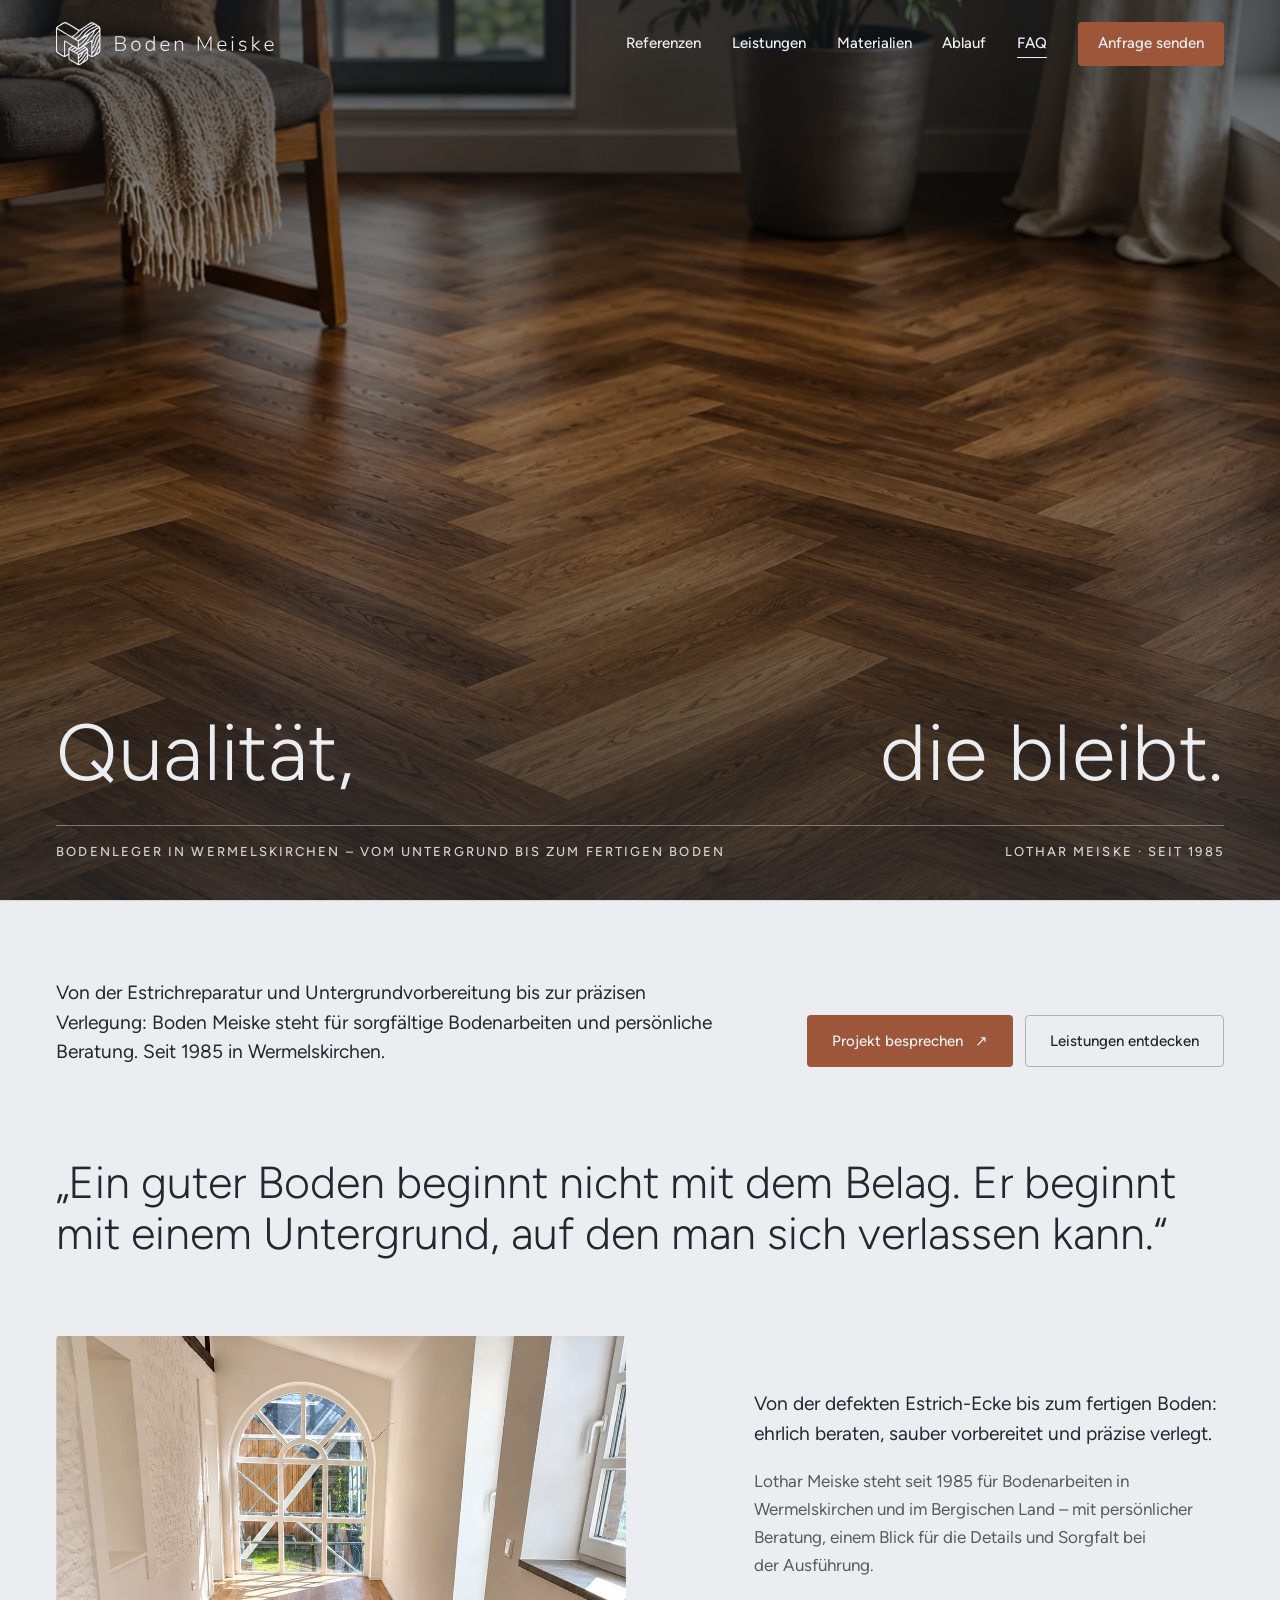
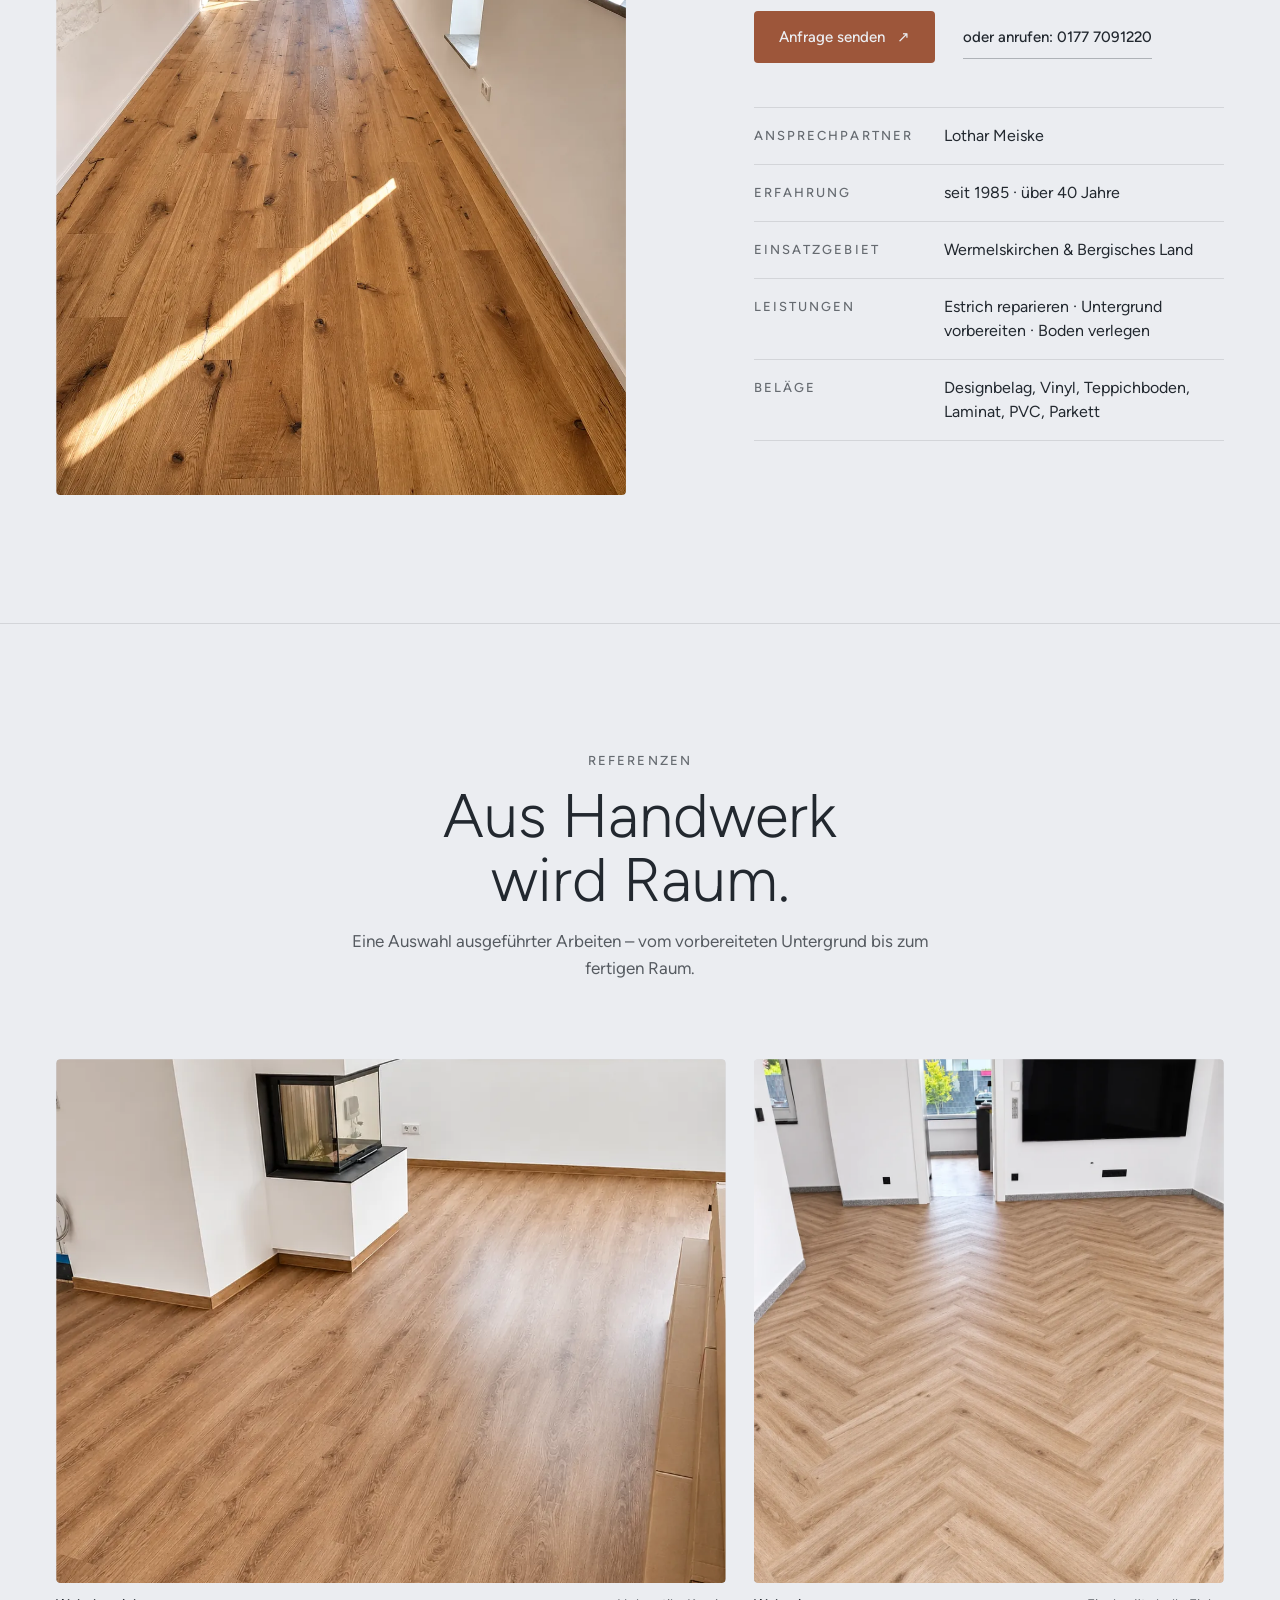
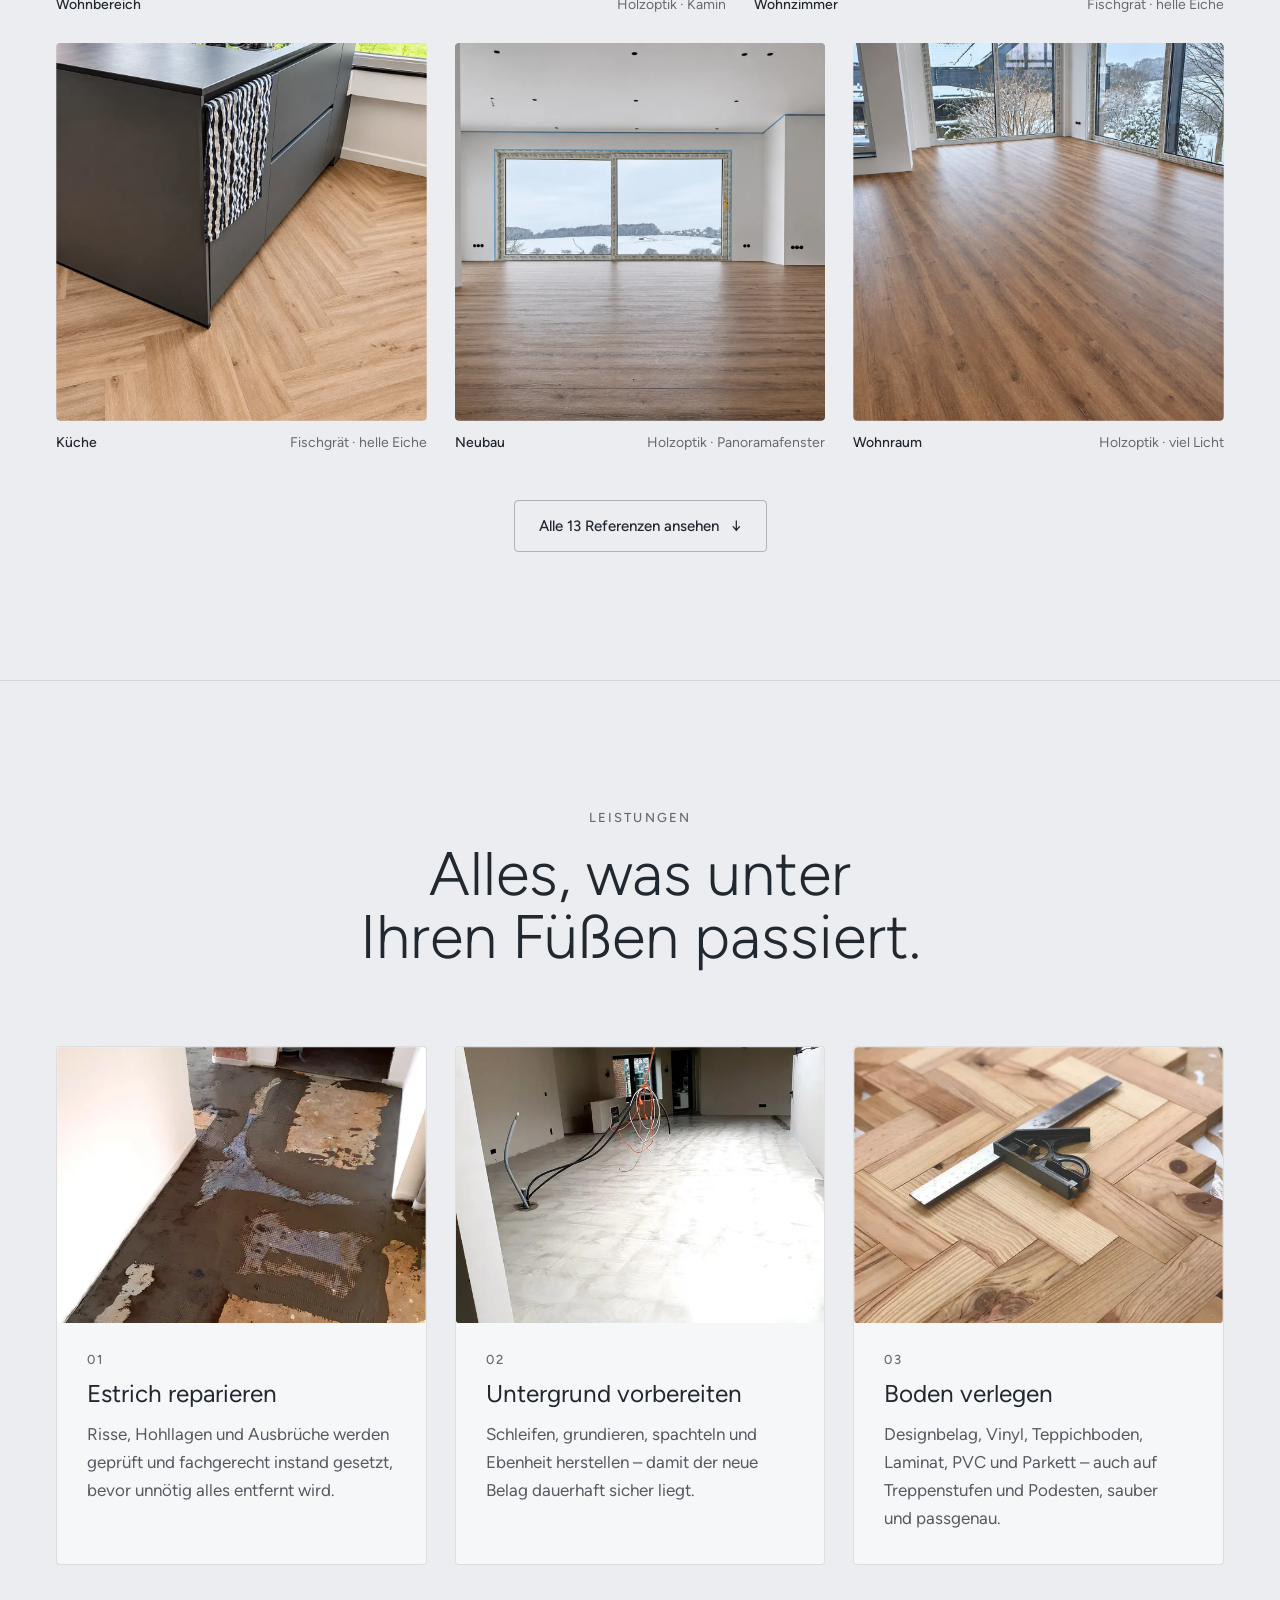
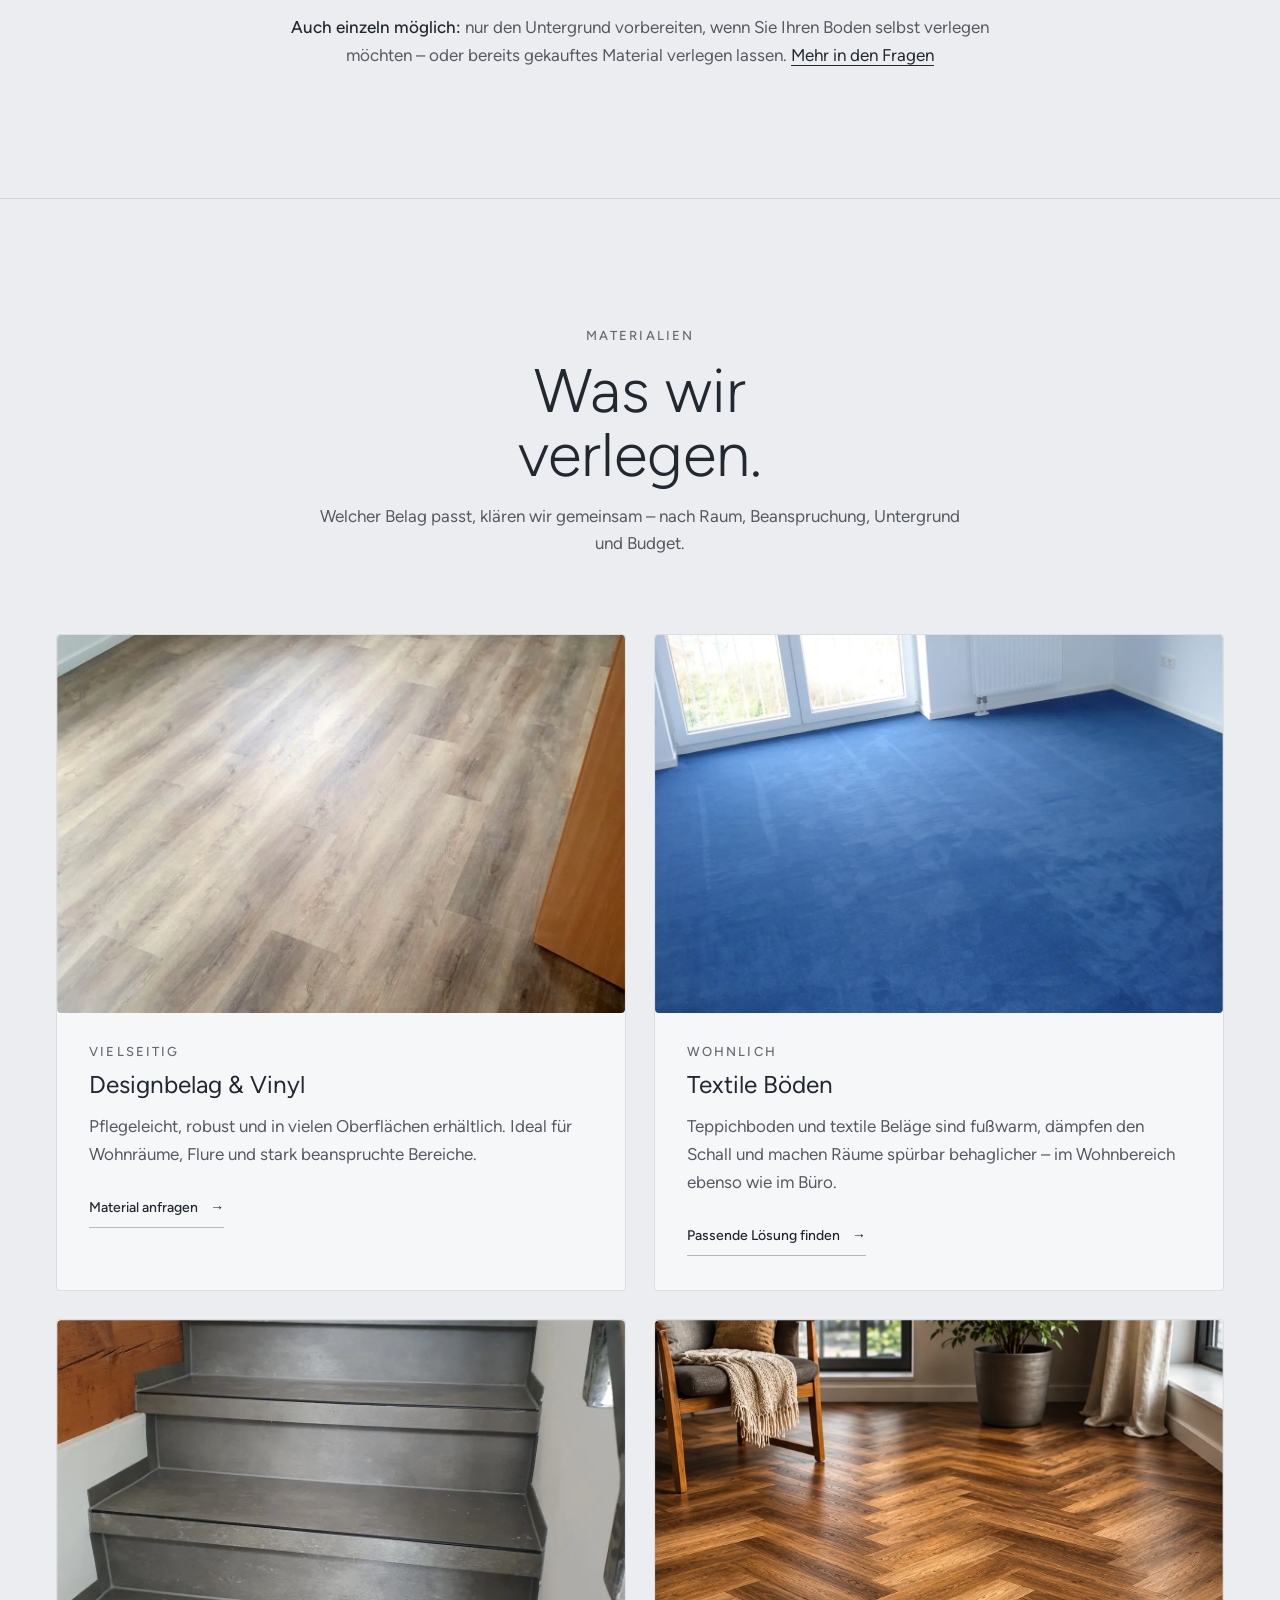
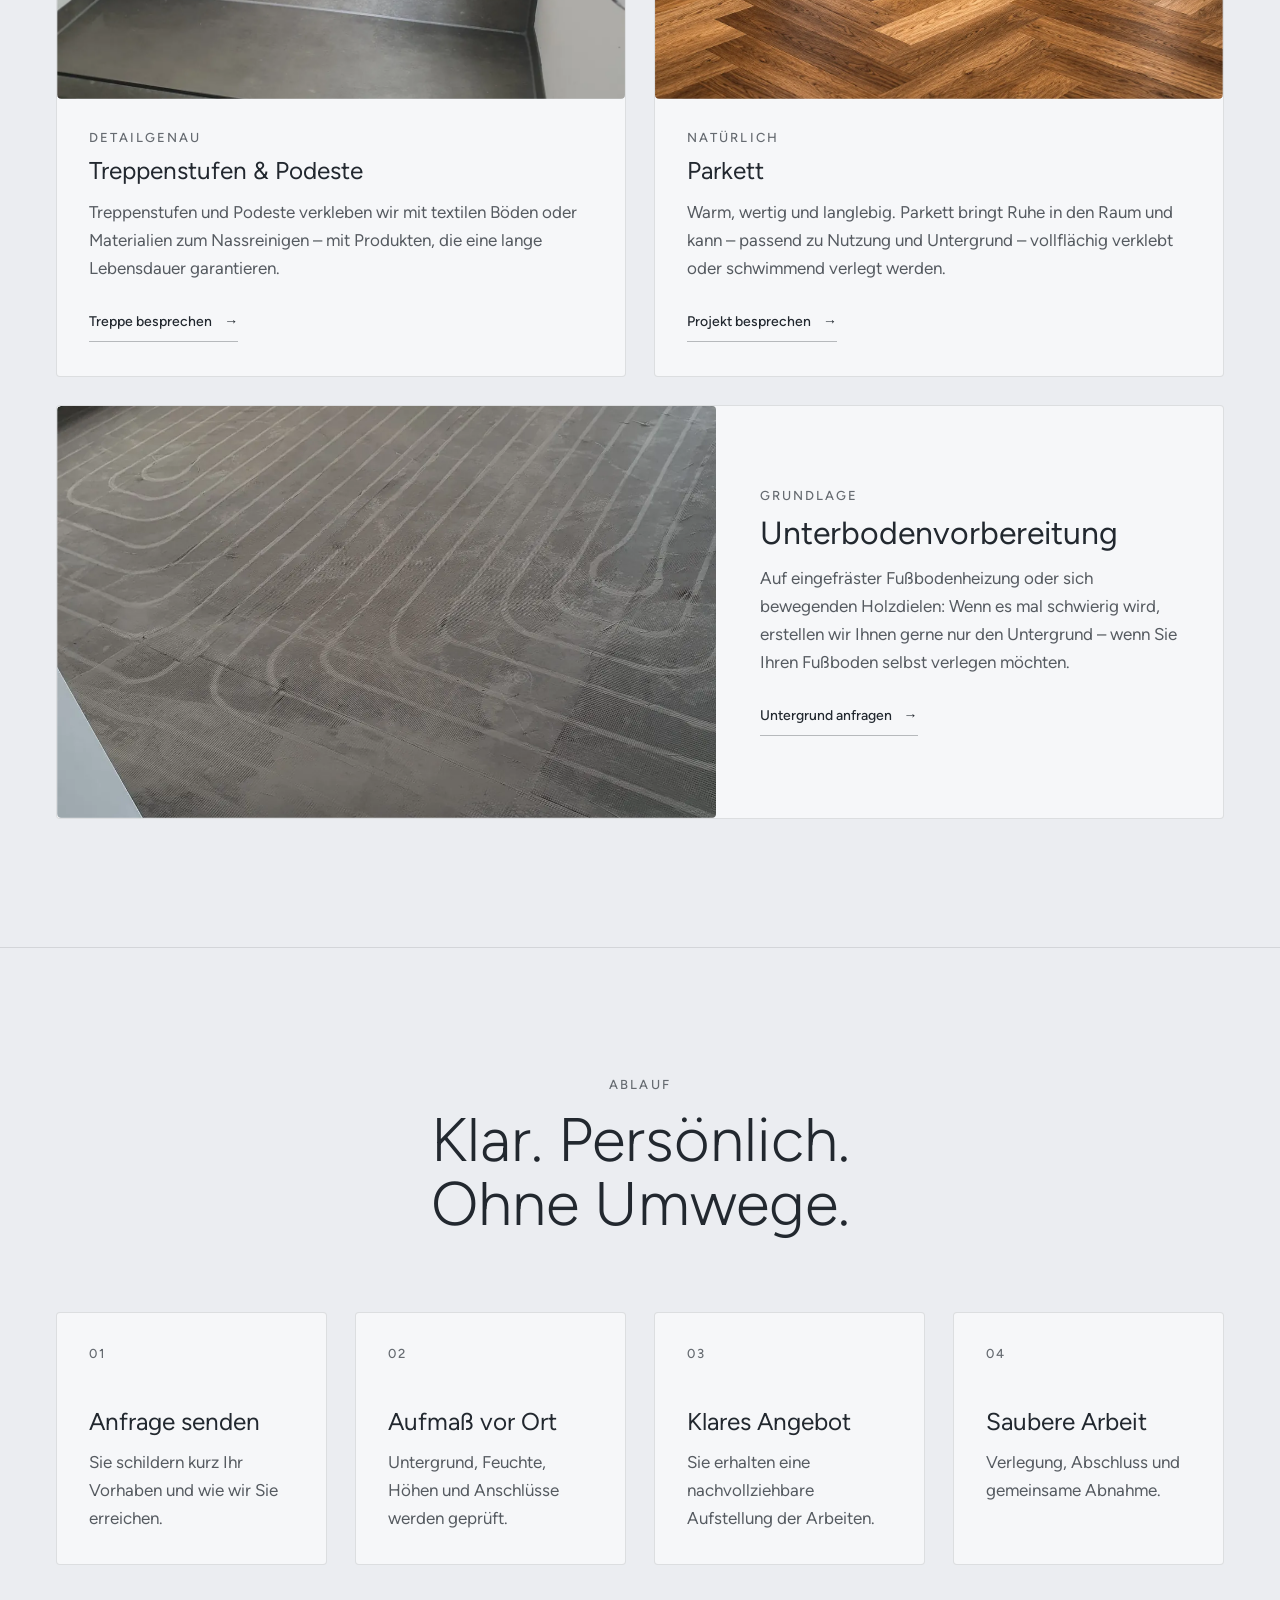
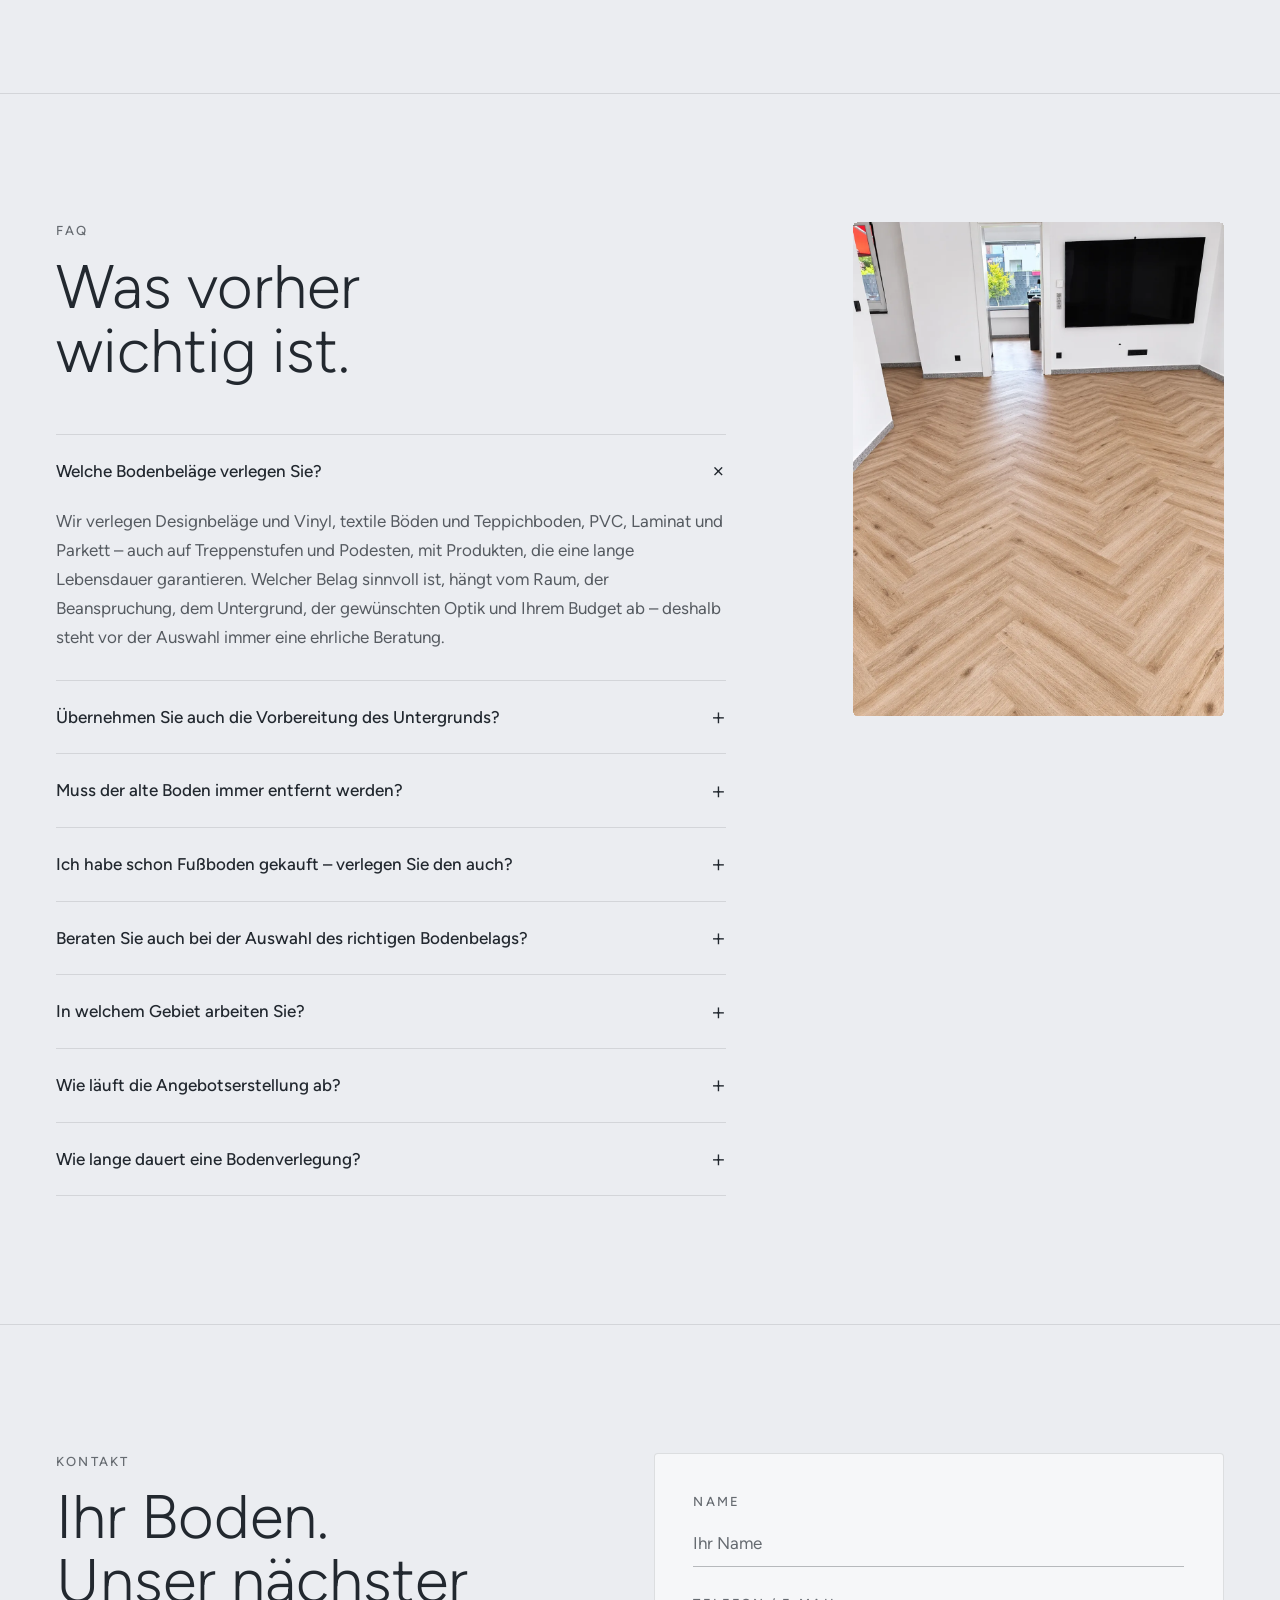
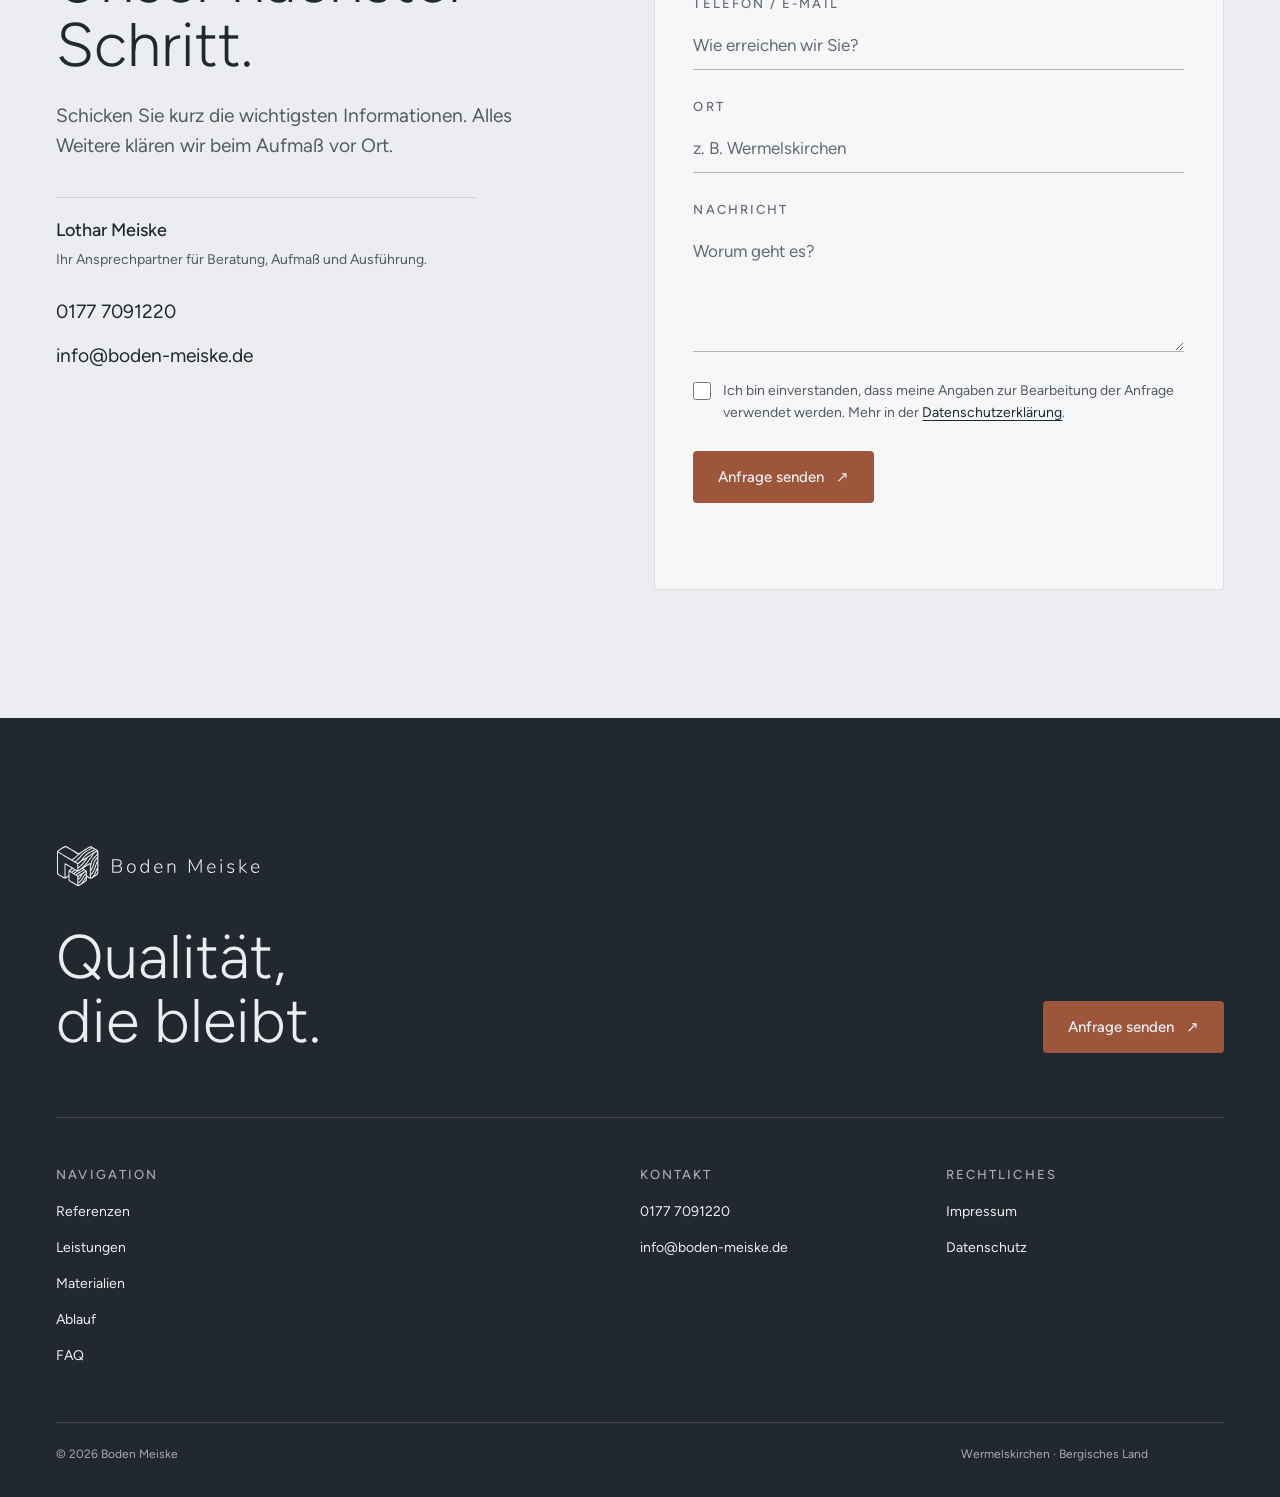
==== commit 68d8b8e5: "v103: Kundenpalette Brick, Ivory, Steel als semantische Tokens Co-Authored-By: Claude Opus 5.5 <nore" ====
--- a/index.html
+++ b/index.html
@@ -6,7 +6,7 @@
 <title>Boden Meiske | Bodenleger in Wermelskirchen seit 1985</title>
 <meta name="description" content="Boden Meiske in Wermelskirchen: Estrich reparieren, Untergrund vorbereiten und Böden fachgerecht verlegen. Persönliche Beratung und Erfahrung seit 1985.">
 <link rel="canonical" href="https://boden-meiske.de/">
-<meta name="theme-color" content="#FAFAFA">
+<meta name="theme-color" content="#EBEDF1">
 <link rel="icon" type="image/png" sizes="32x32" href="./assets/logos/favicon-32.png?v=100">
 <link rel="apple-touch-icon" href="./assets/logos/apple-touch-icon.png?v=100">
 <meta property="og:type" content="website">
@@ -25,7 +25,7 @@
 <script type="application/ld+json">{"@context":"https://schema.org","@type":"HomeAndConstructionBusiness","name":"Boden Meiske","legalName":"Bodenleger Bergisch Land UG","description":"Bodenleger in Wermelskirchen: Estrichreparatur, Untergrundvorbereitung und Bodenverlegung im Bergischen Land.","url":"https://boden-meiske.de/","logo":"https://boden-meiske.de/assets/logos/icon-512.png","image":"https://boden-meiske.de/assets/og-image.jpg","telephone":"+49 177 7091220","email":"info@boden-meiske.de","foundingDate":"1985","address":{"@type":"PostalAddress","streetAddress":"Felsenbruch 6","addressLocality":"Wermelskirchen","postalCode":"42929","addressCountry":"DE"},"areaServed":[{"@type":"City","name":"Wermelskirchen"},{"@type":"AdministrativeArea","name":"Bergisches Land"}],"founder":{"@type":"Person","name":"Lothar Meiske","jobTitle":"Bodenleger"},"knowsAbout":["Estrichreparatur","Untergrundvorbereitung","Bodenverlegung","Designbelag","Vinyl","Teppichboden","Laminat","PVC","Parkett","Treppenstufen"],"hasOfferCatalog":{"@type":"OfferCatalog","name":"Leistungen","itemListElement":[{"@type":"Offer","itemOffered":{"@type":"Service","name":"Estrich reparieren"}},{"@type":"Offer","itemOffered":{"@type":"Service","name":"Untergrund vorbereiten"}},{"@type":"Offer","itemOffered":{"@type":"Service","name":"Boden verlegen"}}]}}</script>
 <script type="application/ld+json">{"@context":"https://schema.org","@type":"FAQPage","mainEntity":[{"@type":"Question","name":"Welche Bodenbeläge verlegen Sie?","acceptedAnswer":{"@type":"Answer","text":"Wir verlegen Designbeläge und Vinyl, textile Böden und Teppichboden, PVC, Laminat und Parkett – auch auf Treppenstufen und Podesten, mit Produkten, die eine lange Lebensdauer garantieren. Welcher Belag sinnvoll ist, hängt vom Raum, der Beanspruchung, dem Untergrund, der gewünschten Optik und Ihrem Budget ab – deshalb steht vor der Auswahl immer eine ehrliche Beratung."}},{"@type":"Question","name":"Übernehmen Sie auch die Vorbereitung des Untergrunds?","acceptedAnswer":{"@type":"Answer","text":"Ja, denn mit über 40 Jahren Erfahrung und den ausgewählten Produkten von Schönox werden auch bei schwierigsten Voraussetzungen hervorragende Ergebnisse für die Aufnahme der ausgewählten Oberböden erzielt. Ein Boden kann nur so gut sein wie der Untergrund darunter. Wir prüfen Estrich und vorhandene Flächen, reparieren schadhafte Stellen und übernehmen bei Bedarf Schleifen, Grundieren, Spachteln und das Herstellen einer ebenen, tragfähigen Verlegefläche."}},{"@type":"Question","name":"Muss der alte Boden immer entfernt werden?","acceptedAnswer":{"@type":"Answer","text":"Nein, nicht automatisch. Manche Altbeläge können erhalten, aufgearbeitet oder nach fachlicher Prüfung als geeignete Grundlage genutzt werden. Vor Ort beurteilen wir Zustand, Aufbau und Haftung und erklären Ihnen, welche Lösung technisch sinnvoll und wirtschaftlich vernünftig ist. Besonders das Entfernen des alten Bodenbelags erspart einiges an Kosten: Durch die nicht gewerbliche Entsorgung in Eigenleistung können Sie viel Geld sparen."}},{"@type":"Question","name":"Ich habe schon Fußboden gekauft – verlegen Sie den auch?","acceptedAnswer":{"@type":"Answer","text":"Gerne verlegen wir Ihnen das vorhandene Material oder stellen wir Ihnen nur den Untergrund her. Bitte sprechen Sie uns an."}},{"@type":"Question","name":"Beraten Sie auch bei der Auswahl des richtigen Bodenbelags?","acceptedAnswer":{"@type":"Answer","text":"Ja. Wir erläutern Ihnen die Unterschiede bei Pflege, Haltbarkeit, Raumwirkung, Feuchtebeständigkeit und Fußbodenheizung. Dabei empfehlen wir nicht das teuerste Material, sondern den Boden, der langfristig zu Ihrem Raum und Ihrem Alltag passt."}},{"@type":"Question","name":"In welchem Gebiet arbeiten Sie?","acceptedAnswer":{"@type":"Answer","text":"Unser Schwerpunkt liegt in Wermelskirchen und im Bergischen Land. Je nach Umfang und Entfernung übernehmen wir auch Projekte in den angrenzenden Regionen. Einsatzort und Projektgröße klären wir am besten kurz telefonisch."}},{"@type":"Question","name":"Wie läuft die Angebotserstellung ab?","acceptedAnswer":{"@type":"Answer","text":"Nach einer ersten Abstimmung vereinbaren wir in der Regel einen Termin zum Aufmaß. Dabei prüfen wir Flächen, Übergänge und Untergrund und besprechen die gewünschten Leistungen. Anschließend erhalten Sie ein nachvollziehbares Angebot mit den vorgesehenen Arbeiten und Materialien."}},{"@type":"Question","name":"Wie lange dauert eine Bodenverlegung?","acceptedAnswer":{"@type":"Answer","text":"Das hängt von Fläche, Belag und Untergrund ab. Eine reine Verlegung kann oft zügig erfolgen; Reparaturen, Spachtelarbeiten, Trocknungszeiten oder aufwendige Verlegemuster benötigen mehr Zeit. Nach dem Aufmaß können wir den Ablauf realistisch einschätzen und mit Ihnen abstimmen."}}]}</script>
 <script>document.documentElement.classList.add('js')</script>
-<link rel="stylesheet" href="./css/site.css?v=102">
+<link rel="stylesheet" href="./css/site.css?v=103">
 </head>
 <body>
 <a class="skip-link" href="#top">Zum Inhalt springen</a>
@@ -51,7 +51,7 @@
   <h2 class="sr-only">Über Boden Meiske</h2>
   <div class="intro-top reveal">
     <p class="intro-sub">Von der Estrichreparatur und Untergrundvorbereitung bis zur präzisen Verlegung: Boden Meiske steht für sorgfältige Bodenarbeiten und persönliche Beratung. Seit 1985 in Wermelskirchen.</p>
-    <div class="intro-ctas"><a class="button button-dark" href="#kontakt">Projekt besprechen <span aria-hidden="true">↗</span></a><a class="button button-outline" href="#leistungen">Leistungen entdecken</a></div>
+    <div class="intro-ctas"><a class="button button-primary" href="#kontakt">Projekt besprechen <span aria-hidden="true">↗</span></a><a class="button button-outline" href="#leistungen">Leistungen entdecken</a></div>
   </div>
   <blockquote class="intro-statement reveal"><p>„Ein guter Boden beginnt nicht mit dem Belag. Er beginnt mit einem Untergrund, auf den man sich verlassen kann.“</p></blockquote>
   <div class="intro-grid">
@@ -59,7 +59,7 @@
     <div class="intro-side reveal">
       <p class="intro-lead">Von der defekten Estrich-Ecke bis zum fertigen Boden: ehrlich beraten, sauber vorbereitet und präzise verlegt.</p>
       <p class="intro-about">Lothar Meiske steht seit 1985 für Bodenarbeiten in Wermelskirchen und im Bergischen Land – mit persönlicher Beratung, einem Blick für die Details und Sorgfalt bei der Ausführung.</p>
-      <div class="hero-actions"><a class="button button-dark" href="#kontakt">Anfrage senden <span aria-hidden="true">↗</span></a><a class="hero-phone" href="tel:+491777091220">oder anrufen: 0177 7091220</a></div>
+      <div class="hero-actions"><a class="button button-primary" href="#kontakt">Anfrage senden <span aria-hidden="true">↗</span></a><a class="hero-phone" href="tel:+491777091220">oder anrufen: 0177 7091220</a></div>
       <dl class="facts">
         <div><dt>Ansprechpartner</dt><dd>Lothar Meiske</dd></div>
         <div><dt>Erfahrung</dt><dd>seit 1985 · über 40 Jahre</dd></div>
@@ -137,13 +137,13 @@
 <section class="contact section" id="kontakt">
   <div class="contact-copy reveal"><span class="eyebrow">Kontakt</span><h2>Ihr Boden. <br>Unser nächster Schritt.</h2><p>Schicken Sie kurz die wichtigsten Informationen. Alles Weitere klären wir beim Aufmaß vor Ort.</p><div class="contact-person"><b>Lothar Meiske</b><span>Ihr Ansprechpartner für Beratung, Aufmaß und Ausführung.</span></div><div class="contact-links"><a href="tel:+491777091220">0177 7091220</a><a href="mailto:info@boden-meiske.de">info@boden-meiske.de</a></div></div>
   <form class="contact-form" action="mailto:info@boden-meiske.de" method="post" data-endpoint="" novalidate>
-    <label>Name<input type="text" name="name" autocomplete="name" placeholder="Ihr Name" required></label><label>Telefon / E-Mail<input type="text" name="kontakt" autocomplete="on" placeholder="Wie erreichen wir Sie?" required></label><label>Ort<input type="text" name="ort" autocomplete="address-level2" placeholder="z. B. Wermelskirchen"></label><label>Nachricht<textarea name="nachricht" rows="4" placeholder="Worum geht es?" required></textarea></label><label class="consent"><input type="checkbox" name="datenschutz" required><span>Ich bin einverstanden, dass meine Angaben zur Bearbeitung der Anfrage verwendet werden. Mehr in der <a href="./datenschutz.html">Datenschutzerklärung</a>.</span></label><input type="text" name="_gotcha" tabindex="-1" autocomplete="off" class="hp" aria-hidden="true"><button class="button button-dark" type="submit">Anfrage senden <span aria-hidden="true">↗</span></button><p class="form-status" role="status" aria-live="polite"></p>
+    <label>Name<input type="text" name="name" autocomplete="name" placeholder="Ihr Name" required></label><label>Telefon / E-Mail<input type="text" name="kontakt" autocomplete="on" placeholder="Wie erreichen wir Sie?" required></label><label>Ort<input type="text" name="ort" autocomplete="address-level2" placeholder="z. B. Wermelskirchen"></label><label>Nachricht<textarea name="nachricht" rows="4" placeholder="Worum geht es?" required></textarea></label><label class="consent"><input type="checkbox" name="datenschutz" required><span>Ich bin einverstanden, dass meine Angaben zur Bearbeitung der Anfrage verwendet werden. Mehr in der <a href="./datenschutz.html">Datenschutzerklärung</a>.</span></label><input type="text" name="_gotcha" tabindex="-1" autocomplete="off" class="hp" aria-hidden="true"><button class="button button-primary" type="submit">Anfrage senden <span aria-hidden="true">↗</span></button><p class="form-status" role="status" aria-live="polite"></p>
   </form>
 </section>
 </main>
 
 <footer class="footer">
-  <div class="footer-top"><div><span class="brand-logo footer-logo" role="img" aria-label="Boden Meiske"></span><h2>Qualität, <br>die bleibt.</h2></div><a class="button button-dark" href="#kontakt">Anfrage senden <span aria-hidden="true">↗</span></a></div>
+  <div class="footer-top"><div><span class="brand-logo footer-logo" role="img" aria-label="Boden Meiske"></span><h2>Qualität, <br>die bleibt.</h2></div><a class="button button-primary" href="#kontakt">Anfrage senden <span aria-hidden="true">↗</span></a></div>
   <div class="footer-grid"><div><h3>Navigation</h3><a href="#referenzen">Referenzen</a><a href="#leistungen">Leistungen</a><a href="#materialien">Materialien</a><a href="#ablauf">Ablauf</a><a href="#faq">FAQ</a></div><div><h3>Kontakt</h3><a href="tel:+491777091220">0177 7091220</a><a href="mailto:info@boden-meiske.de">info@boden-meiske.de</a></div><div><h3>Rechtliches</h3><a href="./impressum.html">Impressum</a><a href="./datenschutz.html">Datenschutz</a></div></div>
   <div class="footer-bottom"><span>© 2026 Boden Meiske</span><span>Wermelskirchen · Bergisches Land</span></div>
 </footer>
--- a/css/site.css
+++ b/css/site.css
@@ -1,4 +1,4 @@
-/* Boden Meiske – Stylesheet v101 (Relaunch, neu aufgesetzt)
+/* Boden Meiske – Stylesheet v103 (Relaunch, neu aufgesetzt)
    Aufbau: 1 Tokens · 2 Basis · 3 Layout · 4 Bausteine · 5 Header · 6 Hero · 7 Sektionen · 8 Footer · 9 Motion · 10 Medienabfragen
    Regeln: eine Schriftfamilie (Figtree: 300 Display · 400 Text · 500 UI), 4px-Ecken, eine Easing-Kurve, drei Dauern. */
 
@@ -6,20 +6,26 @@
 
 /* 1 Tokens */
 :root{
-  --bg:#FAFAFA;
-  --surface:#FFFFFF;
-  --sand:#E6E1D8;
-  --ink:#000000;
-  --ink-hover:#2F2F2F;
-  --ink-2:rgba(0,0,0,.68);   /* Fließtext sekundär, 6,9:1 */
-  --ink-3:rgba(0,0,0,.6);    /* Labels, 5,6:1 */
-  --line:rgba(0,0,0,.1);
-  --line-strong:rgba(0,0,0,.25);
-  --light:#FAFAFA;
-  --light-2:rgba(250,250,250,.84);
-  --light-line:rgba(250,250,250,.4);
-  --accent:#FA5C01;
-  --accent-hover:#FF9A60;
+  /* Kundenpalette 11/2026: Brick #9D563A · Ivory #EBEDF1 · Steel #22282F */
+  --brick:#9D563A;
+  --ivory:#EBEDF1;
+  --steel:#22282F;
+
+  --bg:var(--ivory);          /* Grundfläche */
+  --surface:#F6F7F9;          /* Karten, Formular: aufgehelltes Ivory */
+  --sand:#DADDE3;             /* Bild-Platzhalter */
+  --ink:var(--steel);         /* Text, 12,7:1 auf Ivory */
+  --ink-hover:#343C46;
+  --ink-2:#565B61;            /* Fließtext sekundär, 5,9:1 */
+  --ink-3:#666B71;            /* Labels, 4,6:1 */
+  --line:rgba(34,40,47,.12);
+  --line-strong:rgba(34,40,47,.3);
+  --light:var(--ivory);       /* Vordergrund auf Steel und Foto */
+  --light-2:rgba(235,237,241,.86);
+  --light-line:rgba(235,237,241,.4);
+  --accent:var(--brick);      /* Handlung: Buttons, Fortschritt, Auswahl */
+  --accent-hover:#874A31;
+  --on-accent:var(--ivory);   /* 4,7:1 auf Brick */
 
   --font:"Figtree",-apple-system,BlinkMacSystemFont,"Segoe UI",Roboto,Arial,sans-serif;
   --fs-hero:clamp(48px,6.2vw,104px);
@@ -63,7 +69,7 @@
 p{margin:0}
 b,strong{font-weight:500}
 blockquote,figure,dl,dd{margin:0}
-::selection{background:var(--accent);color:var(--ink)}
+::selection{background:var(--accent);color:var(--on-accent)}
 :where(a,button,summary,input,textarea,[tabindex]):focus-visible{outline:2px solid currentColor;outline-offset:3px;border-radius:2px}
 
 .sr-only{position:absolute!important;width:1px;height:1px;padding:0;margin:-1px;overflow:hidden;clip:rect(0 0 0 0);white-space:nowrap;border:0}
@@ -91,8 +97,8 @@
 .button span{transition:translate var(--dur-fast) var(--ease)}
 .button:hover span{translate:2px -2px}
 .button:active{scale:.98}
-.button-dark{background:var(--ink);color:var(--light)}
-.button-dark:hover{background:var(--ink-hover)}
+.button-primary{background:var(--accent);color:var(--on-accent)}
+.button-primary:hover{background:var(--accent-hover)}
 .button-outline{border-color:var(--line-strong);color:var(--ink)}
 .button-outline:hover{border-color:var(--ink)}
 .button:disabled{opacity:.6;cursor:progress}
@@ -106,7 +112,7 @@
 
 /* 5 Header */
 .topbar{position:fixed;z-index:200;inset:0 0 auto;display:flex;align-items:center;justify-content:space-between;gap:24px;height:var(--header-h);padding:0 var(--edge);color:var(--light);border-bottom:1px solid transparent;transition:translate var(--dur-base) var(--ease),height var(--dur-base) var(--ease),background var(--dur-base) var(--ease),color var(--dur-base) var(--ease),border-color var(--dur-base) var(--ease)}
-.topbar.scrolled{height:var(--header-h-small);background:rgba(250,250,250,.92);-webkit-backdrop-filter:blur(16px);backdrop-filter:blur(16px);color:var(--ink);border-bottom-color:var(--line)}
+.topbar.scrolled{height:var(--header-h-small);background:rgba(235,237,241,.92);-webkit-backdrop-filter:blur(16px);backdrop-filter:blur(16px);color:var(--ink);border-bottom-color:var(--line)}
 .topbar.is-hidden{translate:0 -100%}
 .brand{display:block;flex:none;padding:6px 0}
 .brand-logo{display:block;width:clamp(210px,17vw,270px);aspect-ratio:8014/1579;background:currentColor;-webkit-mask:url('../assets/logos/lockup.svg?v=100') no-repeat left center/contain;mask:url('../assets/logos/lockup.svg?v=100') no-repeat left center/contain}
@@ -115,7 +121,7 @@
 .nav a:not(.nav-cta){position:relative;display:inline-flex;align-items:center;min-height:44px}
 .nav a:not(.nav-cta)::after{content:"";position:absolute;left:0;right:0;bottom:8px;height:1px;background:currentColor;scale:0 1;transform-origin:left;transition:scale var(--dur-fast) var(--ease)}
 .nav a:not(.nav-cta):hover::after,.nav a.is-current::after{scale:1 1}
-.nav-cta{display:inline-flex;align-items:center;min-height:44px;padding:0 20px;border-radius:var(--radius);background:var(--accent);color:var(--ink);transition:background var(--dur-fast) var(--ease)}
+.nav-cta{display:inline-flex;align-items:center;min-height:44px;padding:0 20px;border-radius:var(--radius);background:var(--accent);color:var(--on-accent);transition:background var(--dur-fast) var(--ease)}
 .nav-cta:hover{background:var(--accent-hover)}
 .menu-toggle{display:none;position:relative;width:44px;height:44px;margin-right:-10px;padding:0;border:0;background:none}
 .menu-toggle span{position:absolute;left:11px;right:11px;height:1.5px;background:currentColor;transition:translate var(--dur-fast) var(--ease),rotate var(--dur-fast) var(--ease)}
@@ -126,9 +132,9 @@
 .scroll-progress{position:fixed;z-index:210;inset:0 0 auto;height:3px;background:var(--accent);transform-origin:left;scale:var(--p,0) 1;pointer-events:none}
 
 /* 6 Hero */
-.hero{position:relative;isolation:isolate;display:flex;align-items:flex-end;min-height:100svh;overflow:hidden;background:#000;color:var(--light)}
+.hero{position:relative;isolation:isolate;display:flex;align-items:flex-end;min-height:100svh;overflow:hidden;background:var(--steel);color:var(--light)}
 .hero-bg{position:absolute;inset:0;z-index:-2;width:100%;height:100%;object-fit:cover;object-position:45% 88%;filter:brightness(.55);translate:0 var(--hero-shift,0);animation:heroFade 1.2s var(--ease) both,heroZoom 18s ease-in-out infinite alternate both}
-.hero::after{content:"";position:absolute;inset:0;z-index:-1;pointer-events:none;background:linear-gradient(180deg,rgba(0,0,0,.42) 0%,rgba(0,0,0,.06) 26%,rgba(0,0,0,0) 46%,rgba(0,0,0,.6) 100%)}
+.hero::after{content:"";position:absolute;inset:0;z-index:-1;pointer-events:none;background:linear-gradient(180deg,rgba(34,40,47,.45) 0%,rgba(34,40,47,.06) 26%,rgba(34,40,47,0) 46%,rgba(34,40,47,.62) 100%)}
 .hero-body{width:100%;padding:calc(var(--header-h) + 48px) var(--edge) clamp(24px,3vw,40px)}
 .hero-claim{display:flex;justify-content:space-between;align-items:baseline;gap:24px;font-size:var(--fs-hero);font-weight:300;line-height:.98;letter-spacing:.005em;translate:0 var(--hero-title-shift,0)}
 .hero-meta{position:relative;display:flex;justify-content:space-between;gap:16px;margin-top:clamp(24px,2.6vw,36px);padding-top:18px;color:var(--light-2)}
@@ -175,7 +181,7 @@
 .js .ref-more[aria-expanded="true"]{display:none}
 
 /* Lightbox */
-.lightbox{width:100vw;height:100dvh;max-width:none;max-height:none;margin:0;padding:clamp(16px,4vw,56px);border:0;background:rgba(10,10,10,.95);color:#fff}
+.lightbox{width:100vw;height:100dvh;max-width:none;max-height:none;margin:0;padding:clamp(16px,4vw,56px);border:0;background:rgba(34,40,47,.97);color:var(--ivory)}
 .lightbox[open]{display:grid;place-items:center;animation:fadeIn var(--dur-base) var(--ease)}
 .lightbox::backdrop{background:transparent}
 .lightbox figure{display:grid;gap:14px;max-width:min(1200px,100%);max-height:100%}
@@ -271,7 +277,9 @@
 .form-status{min-height:1.4em;font-size:var(--fs-small);color:var(--ink-2)}
 
 /* 8 Footer, schwebende Knöpfe */
-.footer{padding:var(--space-section) var(--edge) 32px;border-top:1px solid var(--line)}
+.footer{padding:var(--space-section) var(--edge) 32px;background:var(--steel);color:var(--ink);
+  /* Steel als einzige dunkle Fläche: Rollen werden umgedreht */
+  --ink:var(--ivory);--ink-2:#B7BABF;--ink-3:#A7AAAF;--line:rgba(235,237,241,.16);--light:var(--steel)}
 .footer-top{display:flex;justify-content:space-between;align-items:flex-end;gap:32px;padding-bottom:clamp(48px,5vw,72px)}
 .footer-logo{width:clamp(200px,16vw,250px)}
 .footer h2{margin-top:clamp(28px,3vw,44px)}
@@ -287,6 +295,8 @@
 .call-fab.near-cta,.back-to-top.near-cta,.call-fab.on-footer{opacity:0;visibility:hidden}
 .back-to-top{right:clamp(16px,2.4vw,32px);width:48px;height:48px;border:0;font-size:20px}
 .back-to-top:hover,.call-fab:hover{background:var(--ink-hover)}
+.back-to-top.on-footer{background:var(--accent);color:var(--on-accent)}
+.back-to-top.on-footer:hover{background:var(--accent-hover)}
 .call-fab{display:none;left:16px;gap:8px;min-height:48px;padding:0 18px;font-size:var(--fs-ui);font-weight:500}
 
 /* 9 Motion: ohne JavaScript bleibt alles sichtbar, versteckt wird nur mit .js */
@@ -409,11 +419,11 @@
   .topbar.scrolled{background:var(--bg);-webkit-backdrop-filter:none;backdrop-filter:none}
 }
 @media(prefers-contrast:more){
-  :root{--ink-2:#000;--ink-3:rgba(0,0,0,.8);--line:rgba(0,0,0,.3)}
+  :root{--ink-2:var(--steel);--ink-3:#40464D;--line:rgba(34,40,47,.35)}
 }
 @media print{
   .topbar,.scroll-progress,.call-fab,.back-to-top,.ref-more,.contact-form{display:none}
-  .hero{min-height:0;color:#000;background:none}
+  .hero{min-height:0;color:var(--steel);background:none}
   .hero-bg,.hero::after{display:none}
   .js .reveal,.js .split .line-in,.js .hero-claim .line-in{opacity:1;translate:none}
   .js .ref-grid .ref{display:flex}
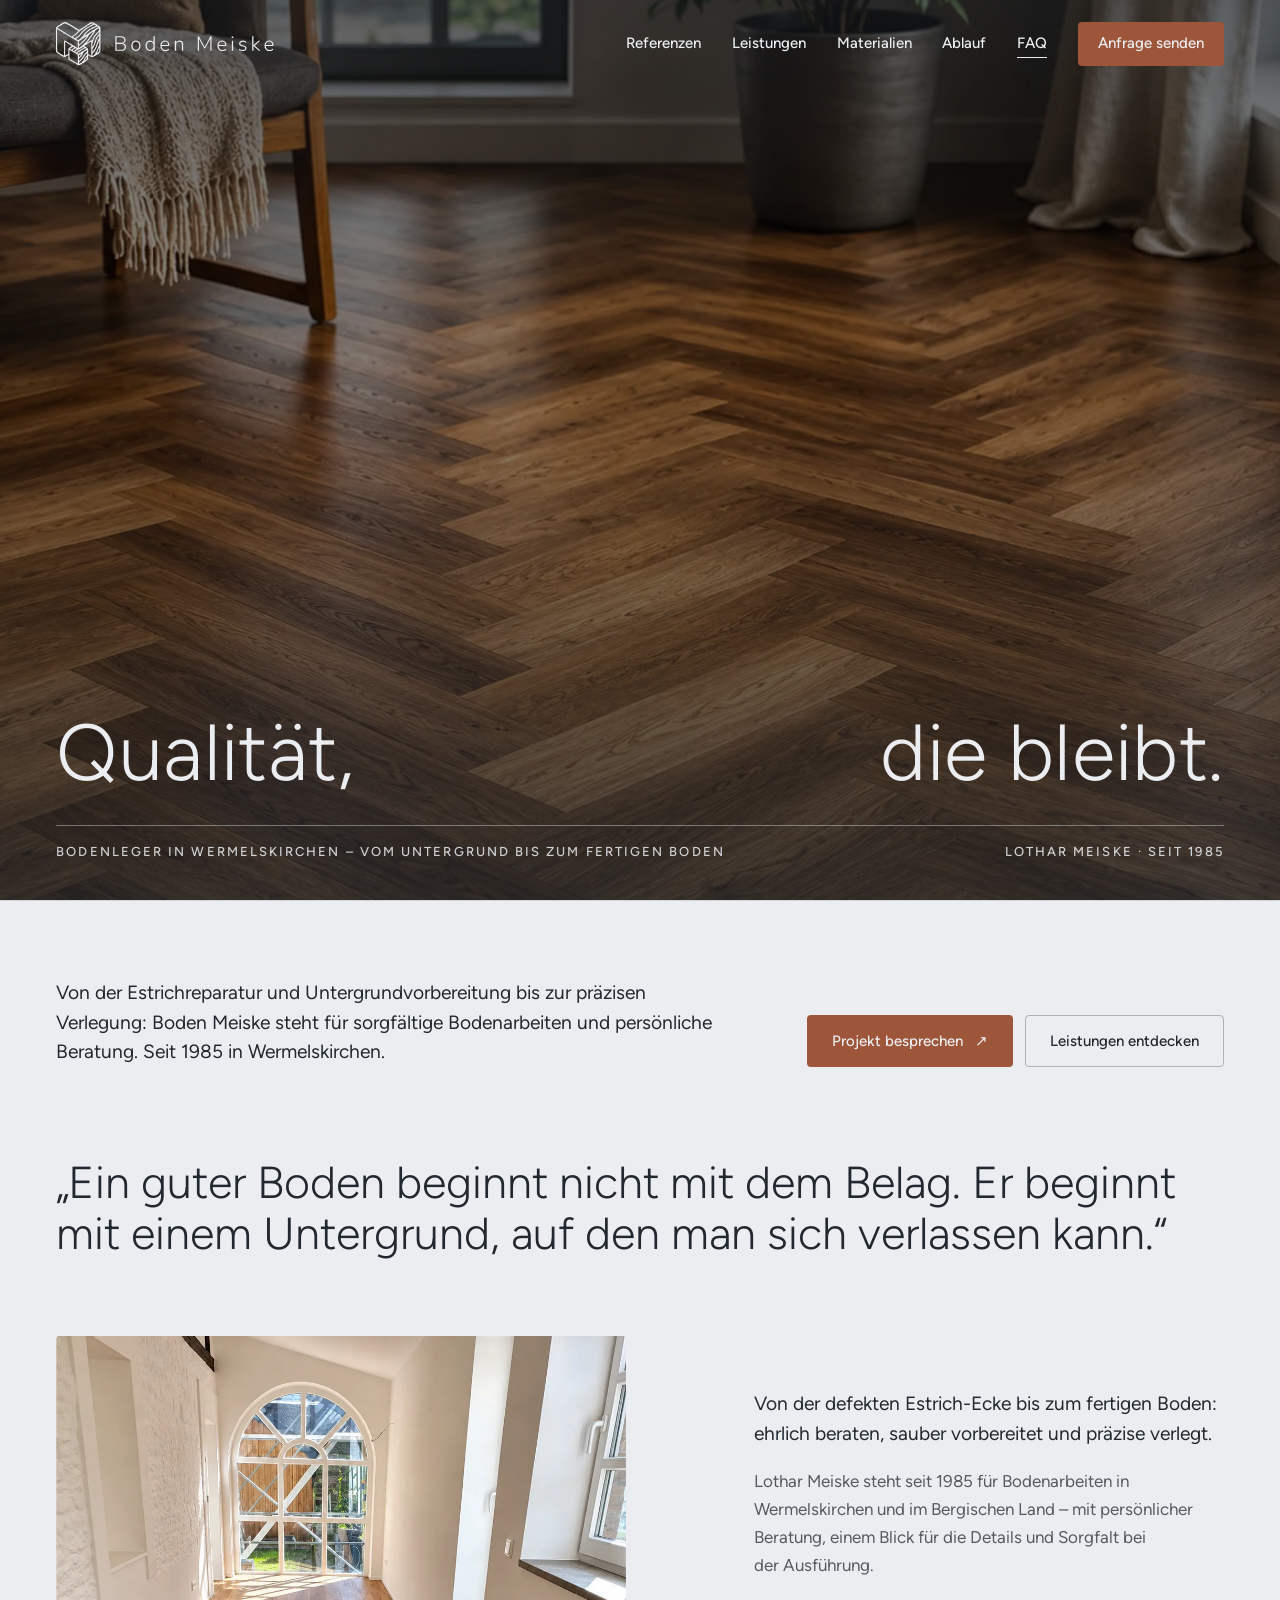
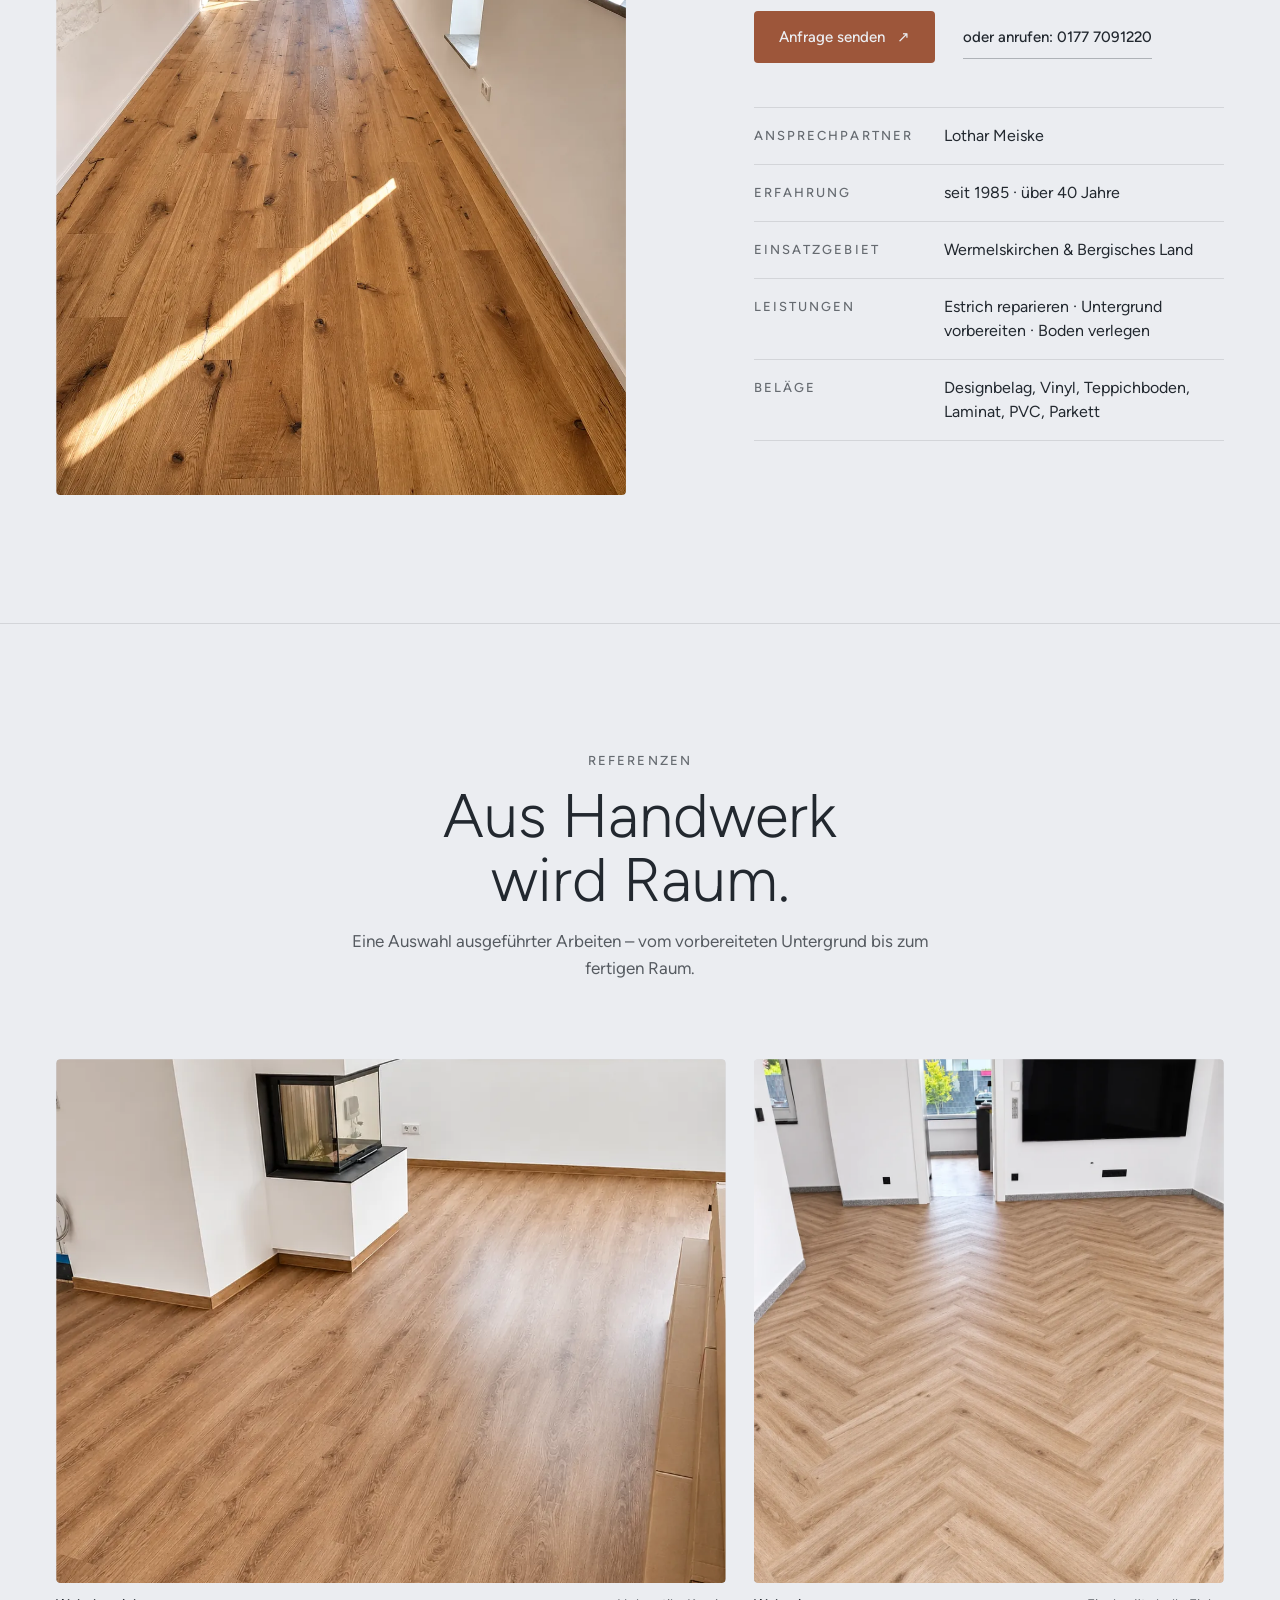
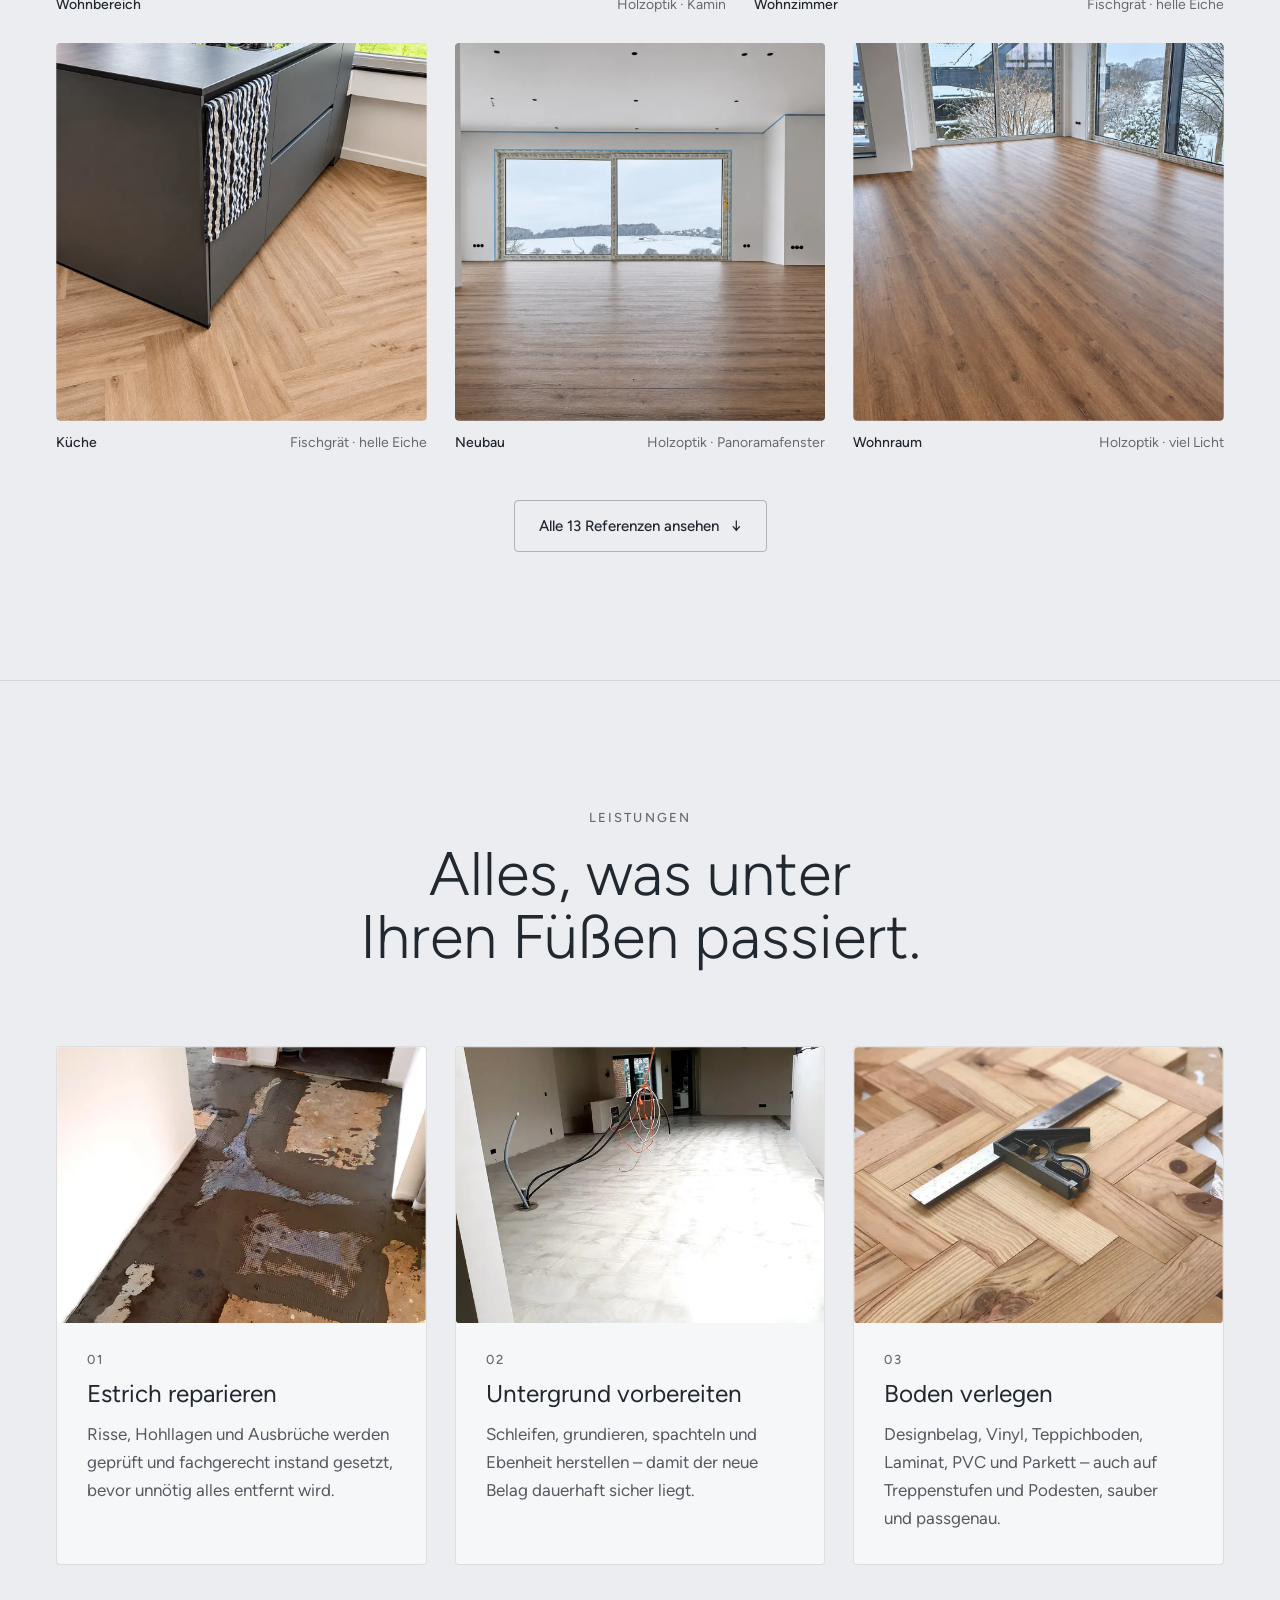
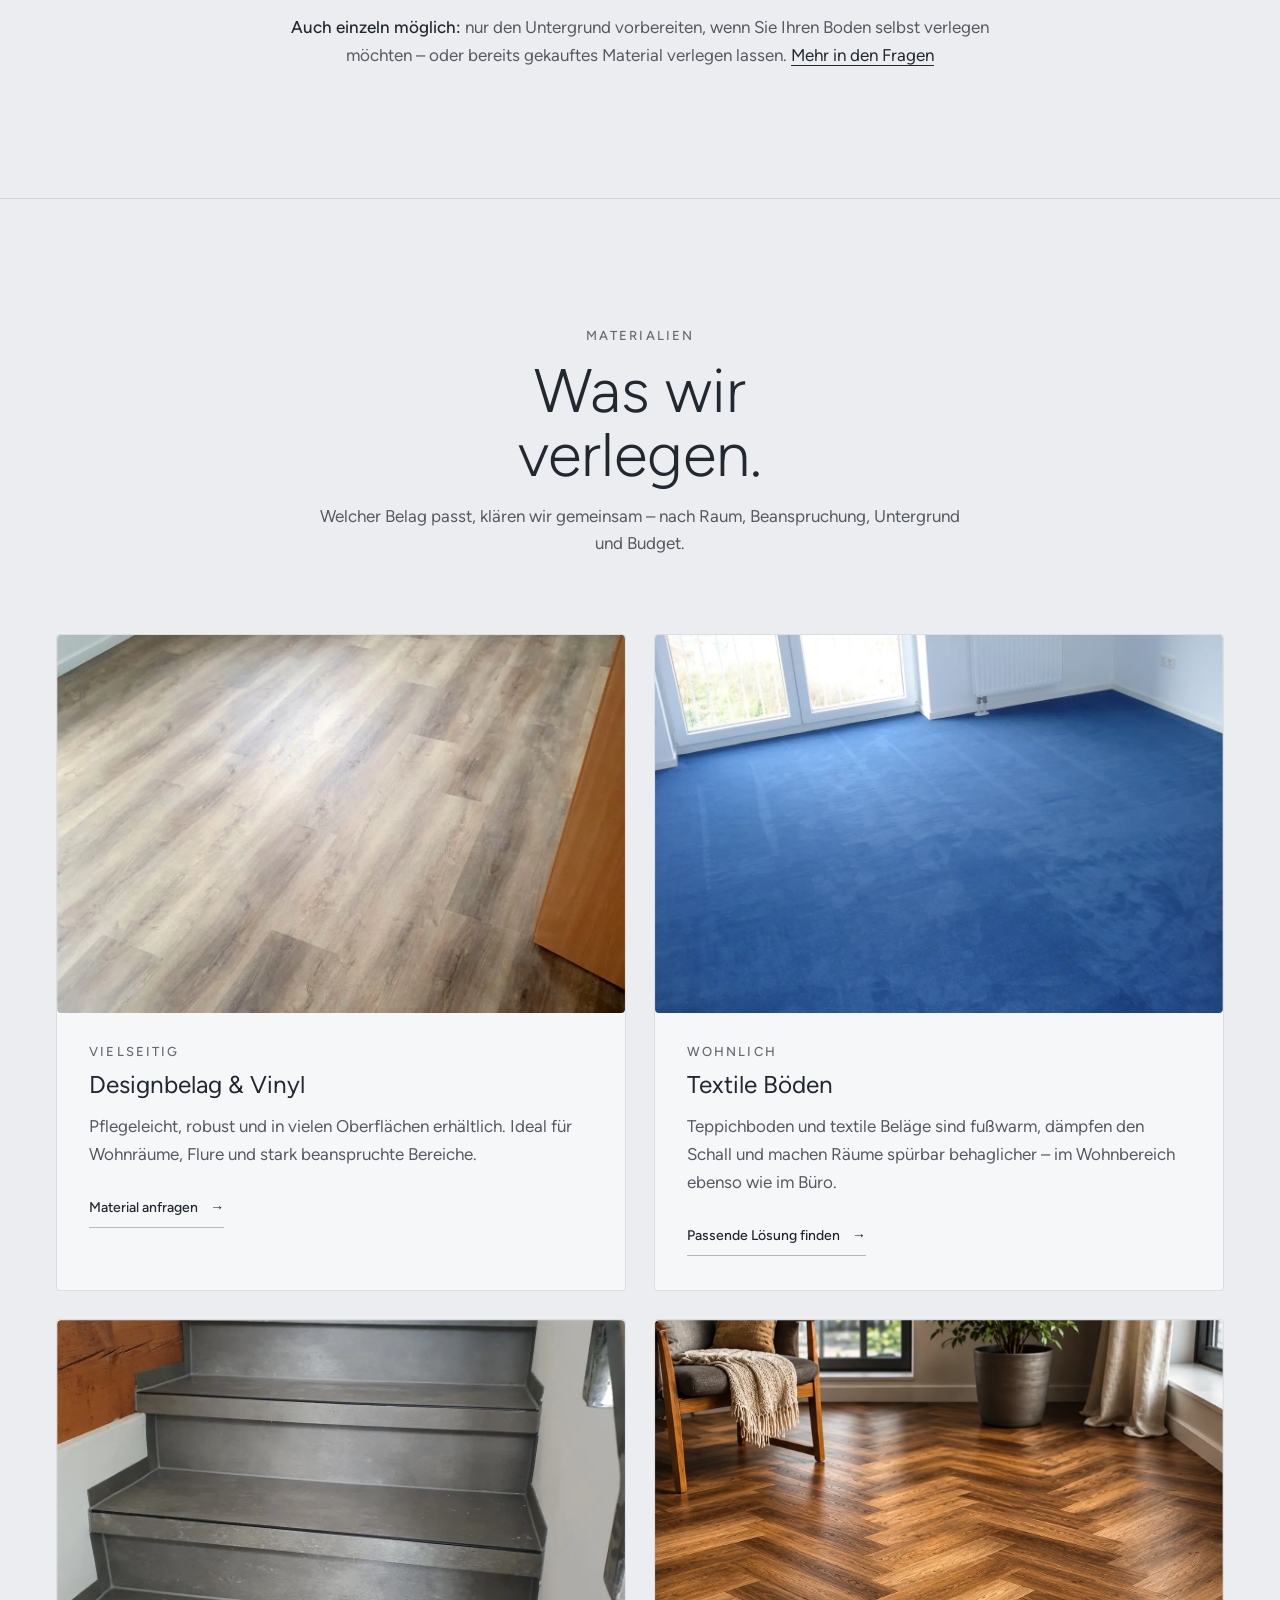
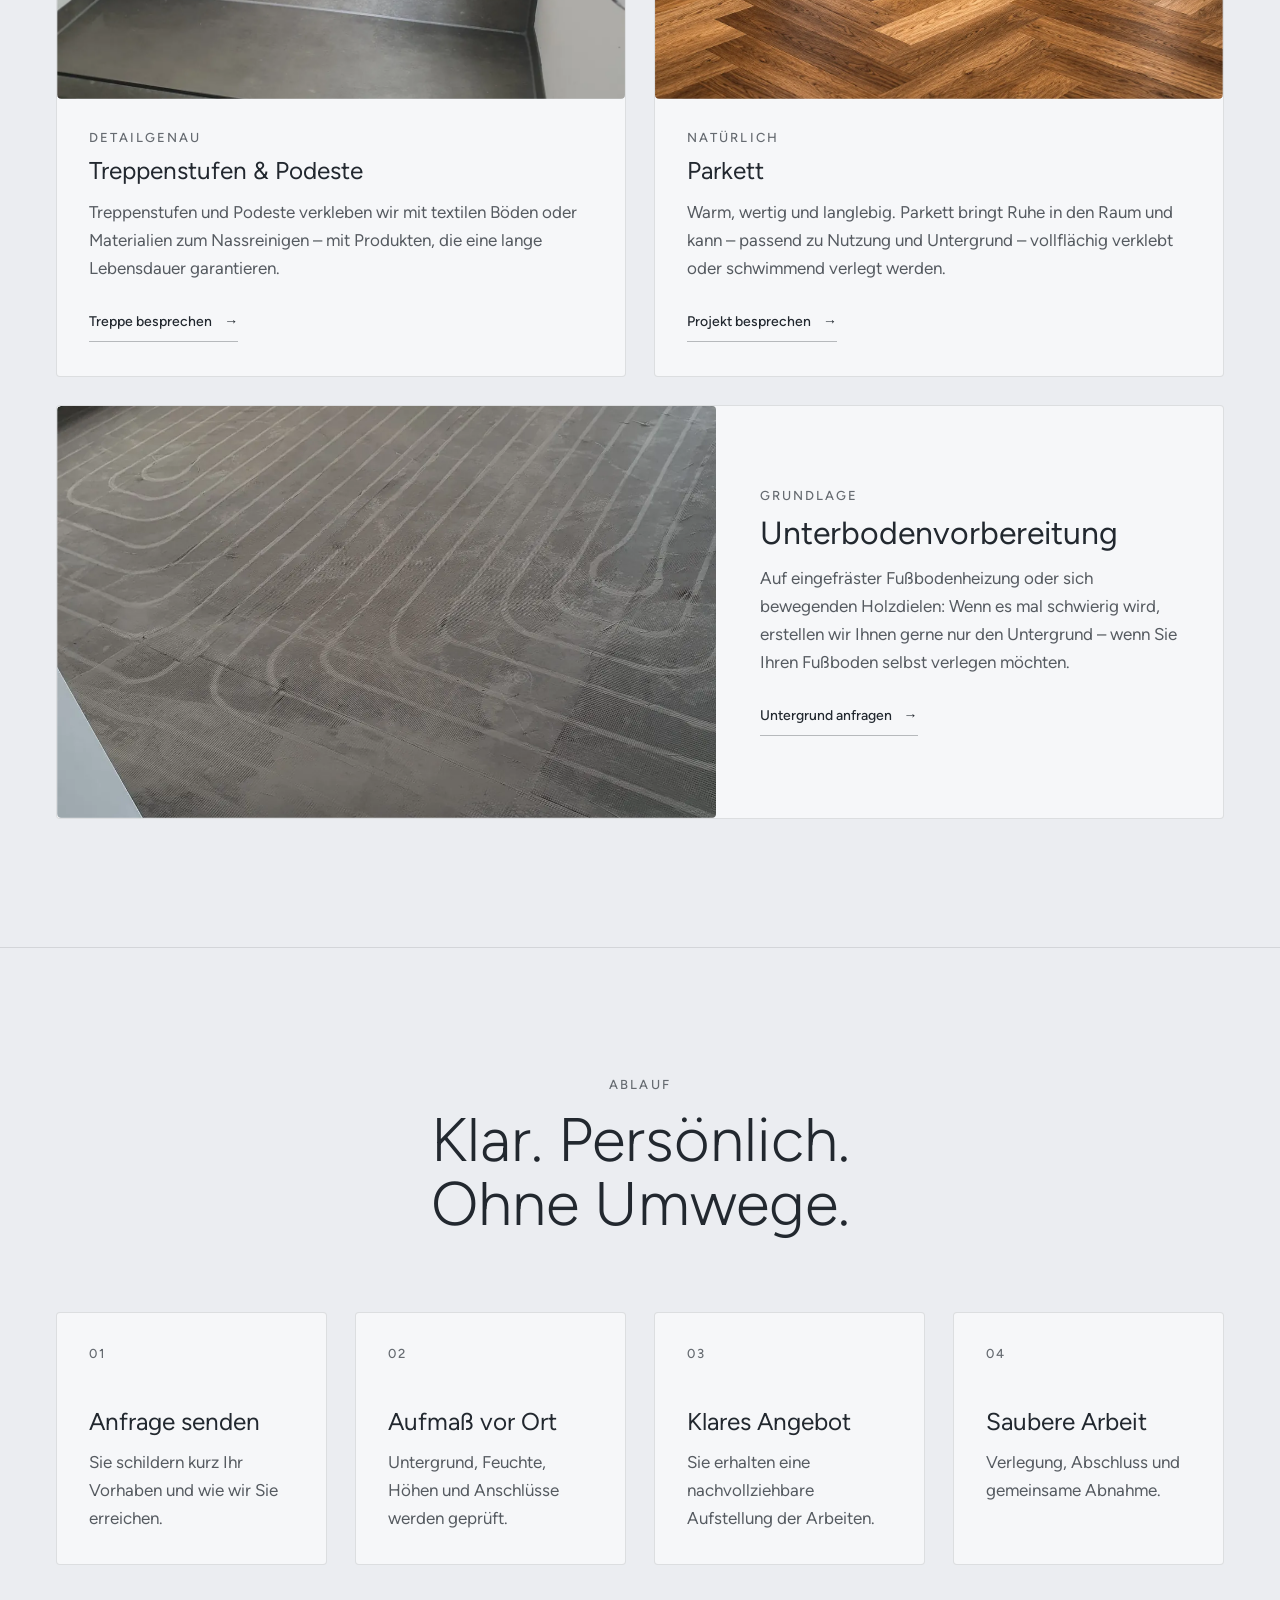
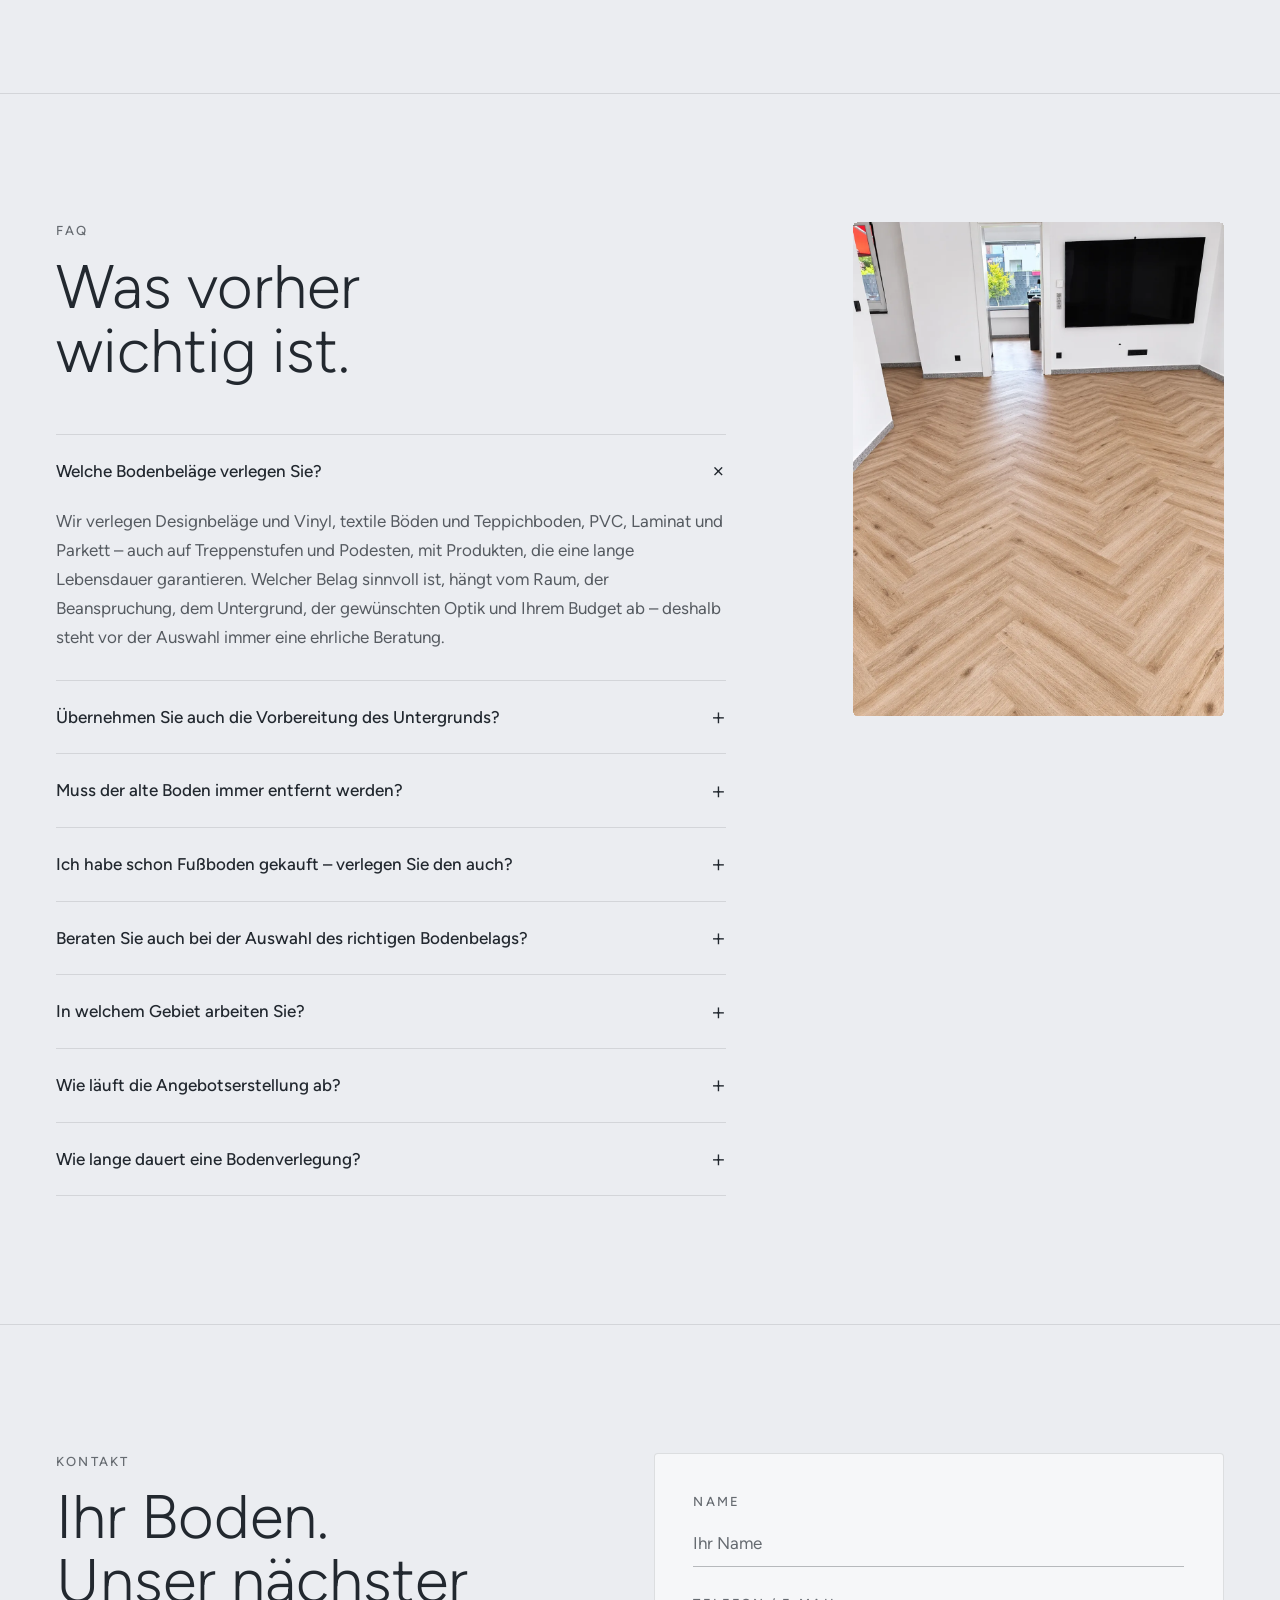
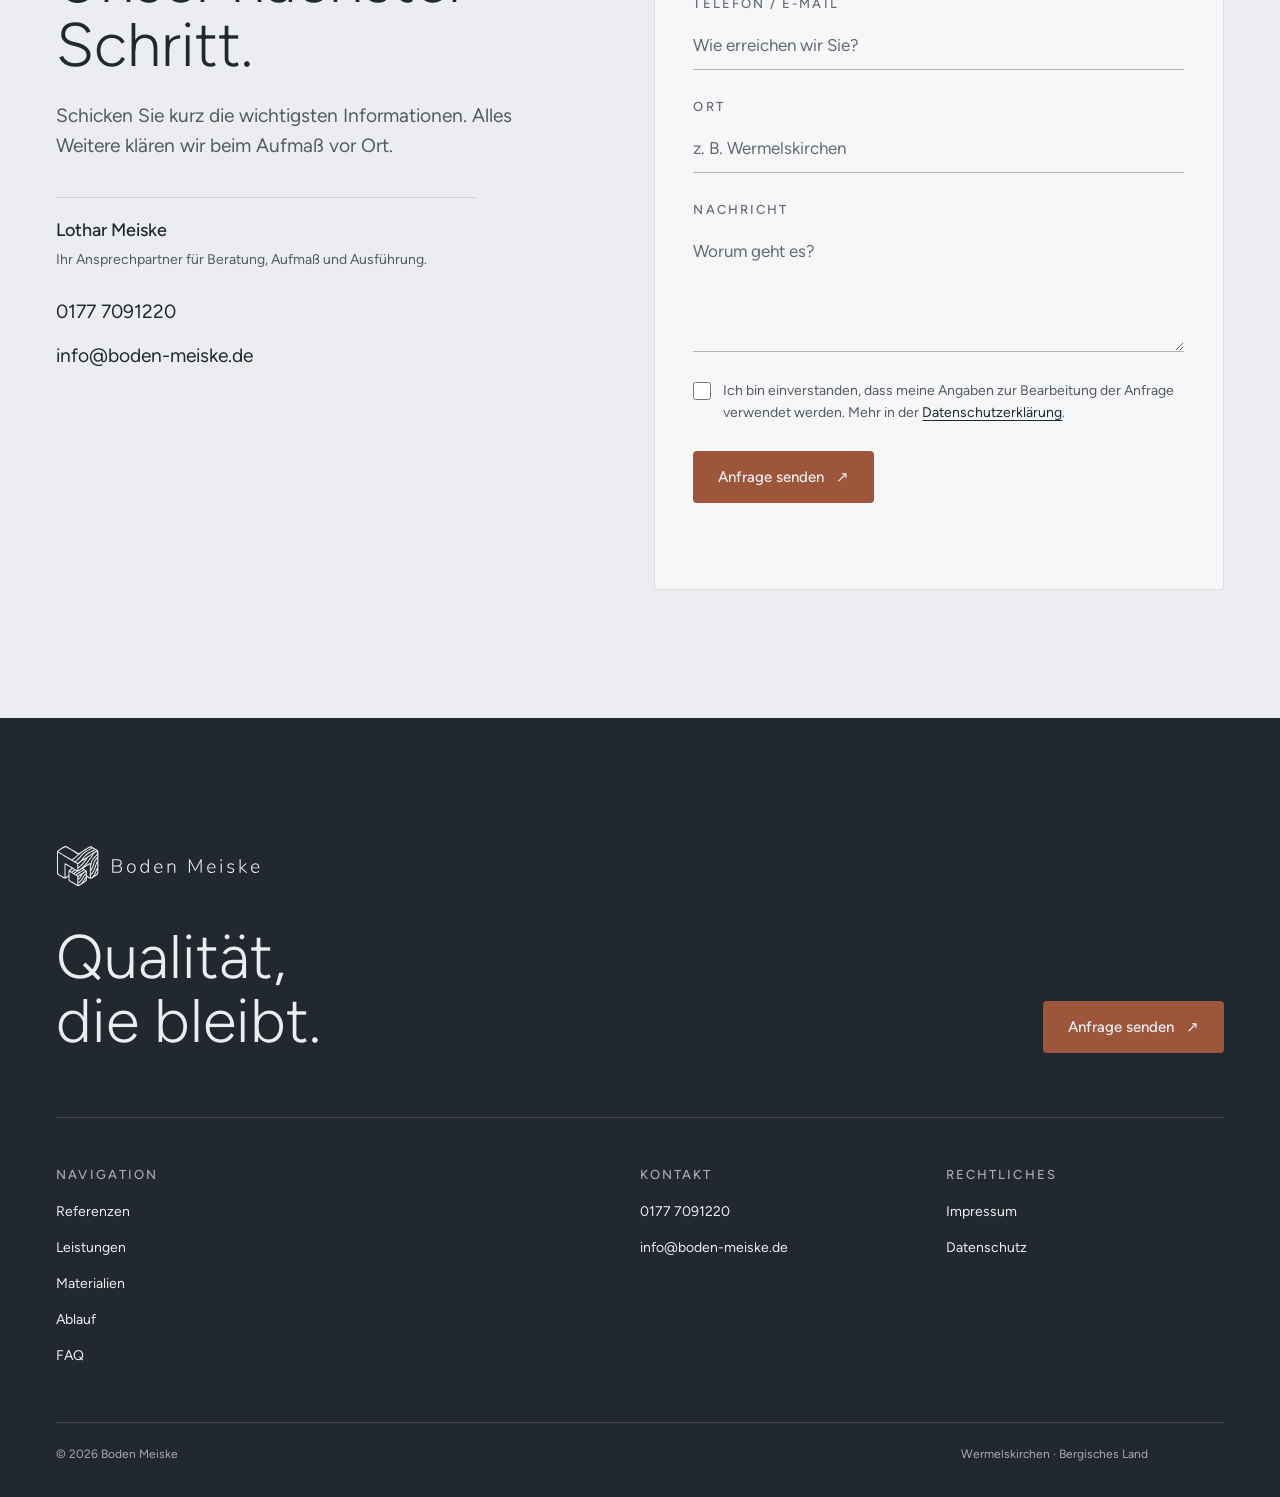
==== commit fe57b692: "v104: Hero-Zoom sichtbarer (1.0–1.16, 10 s je Richtung) Co-Authored-By: Claude Opus 5.5 <noreply@ant" ====
--- a/index.html
+++ b/index.html
@@ -25,7 +25,7 @@
 <script type="application/ld+json">{"@context":"https://schema.org","@type":"HomeAndConstructionBusiness","name":"Boden Meiske","legalName":"Bodenleger Bergisch Land UG","description":"Bodenleger in Wermelskirchen: Estrichreparatur, Untergrundvorbereitung und Bodenverlegung im Bergischen Land.","url":"https://boden-meiske.de/","logo":"https://boden-meiske.de/assets/logos/icon-512.png","image":"https://boden-meiske.de/assets/og-image.jpg","telephone":"+49 177 7091220","email":"info@boden-meiske.de","foundingDate":"1985","address":{"@type":"PostalAddress","streetAddress":"Felsenbruch 6","addressLocality":"Wermelskirchen","postalCode":"42929","addressCountry":"DE"},"areaServed":[{"@type":"City","name":"Wermelskirchen"},{"@type":"AdministrativeArea","name":"Bergisches Land"}],"founder":{"@type":"Person","name":"Lothar Meiske","jobTitle":"Bodenleger"},"knowsAbout":["Estrichreparatur","Untergrundvorbereitung","Bodenverlegung","Designbelag","Vinyl","Teppichboden","Laminat","PVC","Parkett","Treppenstufen"],"hasOfferCatalog":{"@type":"OfferCatalog","name":"Leistungen","itemListElement":[{"@type":"Offer","itemOffered":{"@type":"Service","name":"Estrich reparieren"}},{"@type":"Offer","itemOffered":{"@type":"Service","name":"Untergrund vorbereiten"}},{"@type":"Offer","itemOffered":{"@type":"Service","name":"Boden verlegen"}}]}}</script>
 <script type="application/ld+json">{"@context":"https://schema.org","@type":"FAQPage","mainEntity":[{"@type":"Question","name":"Welche Bodenbeläge verlegen Sie?","acceptedAnswer":{"@type":"Answer","text":"Wir verlegen Designbeläge und Vinyl, textile Böden und Teppichboden, PVC, Laminat und Parkett – auch auf Treppenstufen und Podesten, mit Produkten, die eine lange Lebensdauer garantieren. Welcher Belag sinnvoll ist, hängt vom Raum, der Beanspruchung, dem Untergrund, der gewünschten Optik und Ihrem Budget ab – deshalb steht vor der Auswahl immer eine ehrliche Beratung."}},{"@type":"Question","name":"Übernehmen Sie auch die Vorbereitung des Untergrunds?","acceptedAnswer":{"@type":"Answer","text":"Ja, denn mit über 40 Jahren Erfahrung und den ausgewählten Produkten von Schönox werden auch bei schwierigsten Voraussetzungen hervorragende Ergebnisse für die Aufnahme der ausgewählten Oberböden erzielt. Ein Boden kann nur so gut sein wie der Untergrund darunter. Wir prüfen Estrich und vorhandene Flächen, reparieren schadhafte Stellen und übernehmen bei Bedarf Schleifen, Grundieren, Spachteln und das Herstellen einer ebenen, tragfähigen Verlegefläche."}},{"@type":"Question","name":"Muss der alte Boden immer entfernt werden?","acceptedAnswer":{"@type":"Answer","text":"Nein, nicht automatisch. Manche Altbeläge können erhalten, aufgearbeitet oder nach fachlicher Prüfung als geeignete Grundlage genutzt werden. Vor Ort beurteilen wir Zustand, Aufbau und Haftung und erklären Ihnen, welche Lösung technisch sinnvoll und wirtschaftlich vernünftig ist. Besonders das Entfernen des alten Bodenbelags erspart einiges an Kosten: Durch die nicht gewerbliche Entsorgung in Eigenleistung können Sie viel Geld sparen."}},{"@type":"Question","name":"Ich habe schon Fußboden gekauft – verlegen Sie den auch?","acceptedAnswer":{"@type":"Answer","text":"Gerne verlegen wir Ihnen das vorhandene Material oder stellen wir Ihnen nur den Untergrund her. Bitte sprechen Sie uns an."}},{"@type":"Question","name":"Beraten Sie auch bei der Auswahl des richtigen Bodenbelags?","acceptedAnswer":{"@type":"Answer","text":"Ja. Wir erläutern Ihnen die Unterschiede bei Pflege, Haltbarkeit, Raumwirkung, Feuchtebeständigkeit und Fußbodenheizung. Dabei empfehlen wir nicht das teuerste Material, sondern den Boden, der langfristig zu Ihrem Raum und Ihrem Alltag passt."}},{"@type":"Question","name":"In welchem Gebiet arbeiten Sie?","acceptedAnswer":{"@type":"Answer","text":"Unser Schwerpunkt liegt in Wermelskirchen und im Bergischen Land. Je nach Umfang und Entfernung übernehmen wir auch Projekte in den angrenzenden Regionen. Einsatzort und Projektgröße klären wir am besten kurz telefonisch."}},{"@type":"Question","name":"Wie läuft die Angebotserstellung ab?","acceptedAnswer":{"@type":"Answer","text":"Nach einer ersten Abstimmung vereinbaren wir in der Regel einen Termin zum Aufmaß. Dabei prüfen wir Flächen, Übergänge und Untergrund und besprechen die gewünschten Leistungen. Anschließend erhalten Sie ein nachvollziehbares Angebot mit den vorgesehenen Arbeiten und Materialien."}},{"@type":"Question","name":"Wie lange dauert eine Bodenverlegung?","acceptedAnswer":{"@type":"Answer","text":"Das hängt von Fläche, Belag und Untergrund ab. Eine reine Verlegung kann oft zügig erfolgen; Reparaturen, Spachtelarbeiten, Trocknungszeiten oder aufwendige Verlegemuster benötigen mehr Zeit. Nach dem Aufmaß können wir den Ablauf realistisch einschätzen und mit Ihnen abstimmen."}}]}</script>
 <script>document.documentElement.classList.add('js')</script>
-<link rel="stylesheet" href="./css/site.css?v=103">
+<link rel="stylesheet" href="./css/site.css?v=104">
 </head>
 <body>
 <a class="skip-link" href="#top">Zum Inhalt springen</a>
--- a/css/site.css
+++ b/css/site.css
@@ -133,7 +133,7 @@
 
 /* 6 Hero */
 .hero{position:relative;isolation:isolate;display:flex;align-items:flex-end;min-height:100svh;overflow:hidden;background:var(--steel);color:var(--light)}
-.hero-bg{position:absolute;inset:0;z-index:-2;width:100%;height:100%;object-fit:cover;object-position:45% 88%;filter:brightness(.55);translate:0 var(--hero-shift,0);animation:heroFade 1.2s var(--ease) both,heroZoom 18s ease-in-out infinite alternate both}
+.hero-bg{position:absolute;inset:0;z-index:-2;width:100%;height:100%;object-fit:cover;object-position:45% 88%;filter:brightness(.55);translate:0 var(--hero-shift,0);animation:heroFade 1.2s var(--ease) both,heroZoom 10s ease-in-out infinite alternate both}
 .hero::after{content:"";position:absolute;inset:0;z-index:-1;pointer-events:none;background:linear-gradient(180deg,rgba(34,40,47,.45) 0%,rgba(34,40,47,.06) 26%,rgba(34,40,47,0) 46%,rgba(34,40,47,.62) 100%)}
 .hero-body{width:100%;padding:calc(var(--header-h) + 48px) var(--edge) clamp(24px,3vw,40px)}
 .hero-claim{display:flex;justify-content:space-between;align-items:baseline;gap:24px;font-size:var(--fs-hero);font-weight:300;line-height:.98;letter-spacing:.005em;translate:0 var(--hero-title-shift,0)}
@@ -302,7 +302,7 @@
 /* 9 Motion: ohne JavaScript bleibt alles sichtbar, versteckt wird nur mit .js */
 @keyframes fadeIn{from{opacity:0}}
 @keyframes heroFade{from{opacity:0}}
-@keyframes heroZoom{from{scale:1.02}to{scale:1.12}}
+@keyframes heroZoom{from{scale:1}to{scale:1.16}}
 
 .js .reveal{opacity:0;translate:0 16px;transition:opacity var(--dur-slow) var(--ease),translate var(--dur-slow) var(--ease)}
 .js .reveal.visible{opacity:1;translate:0 0}
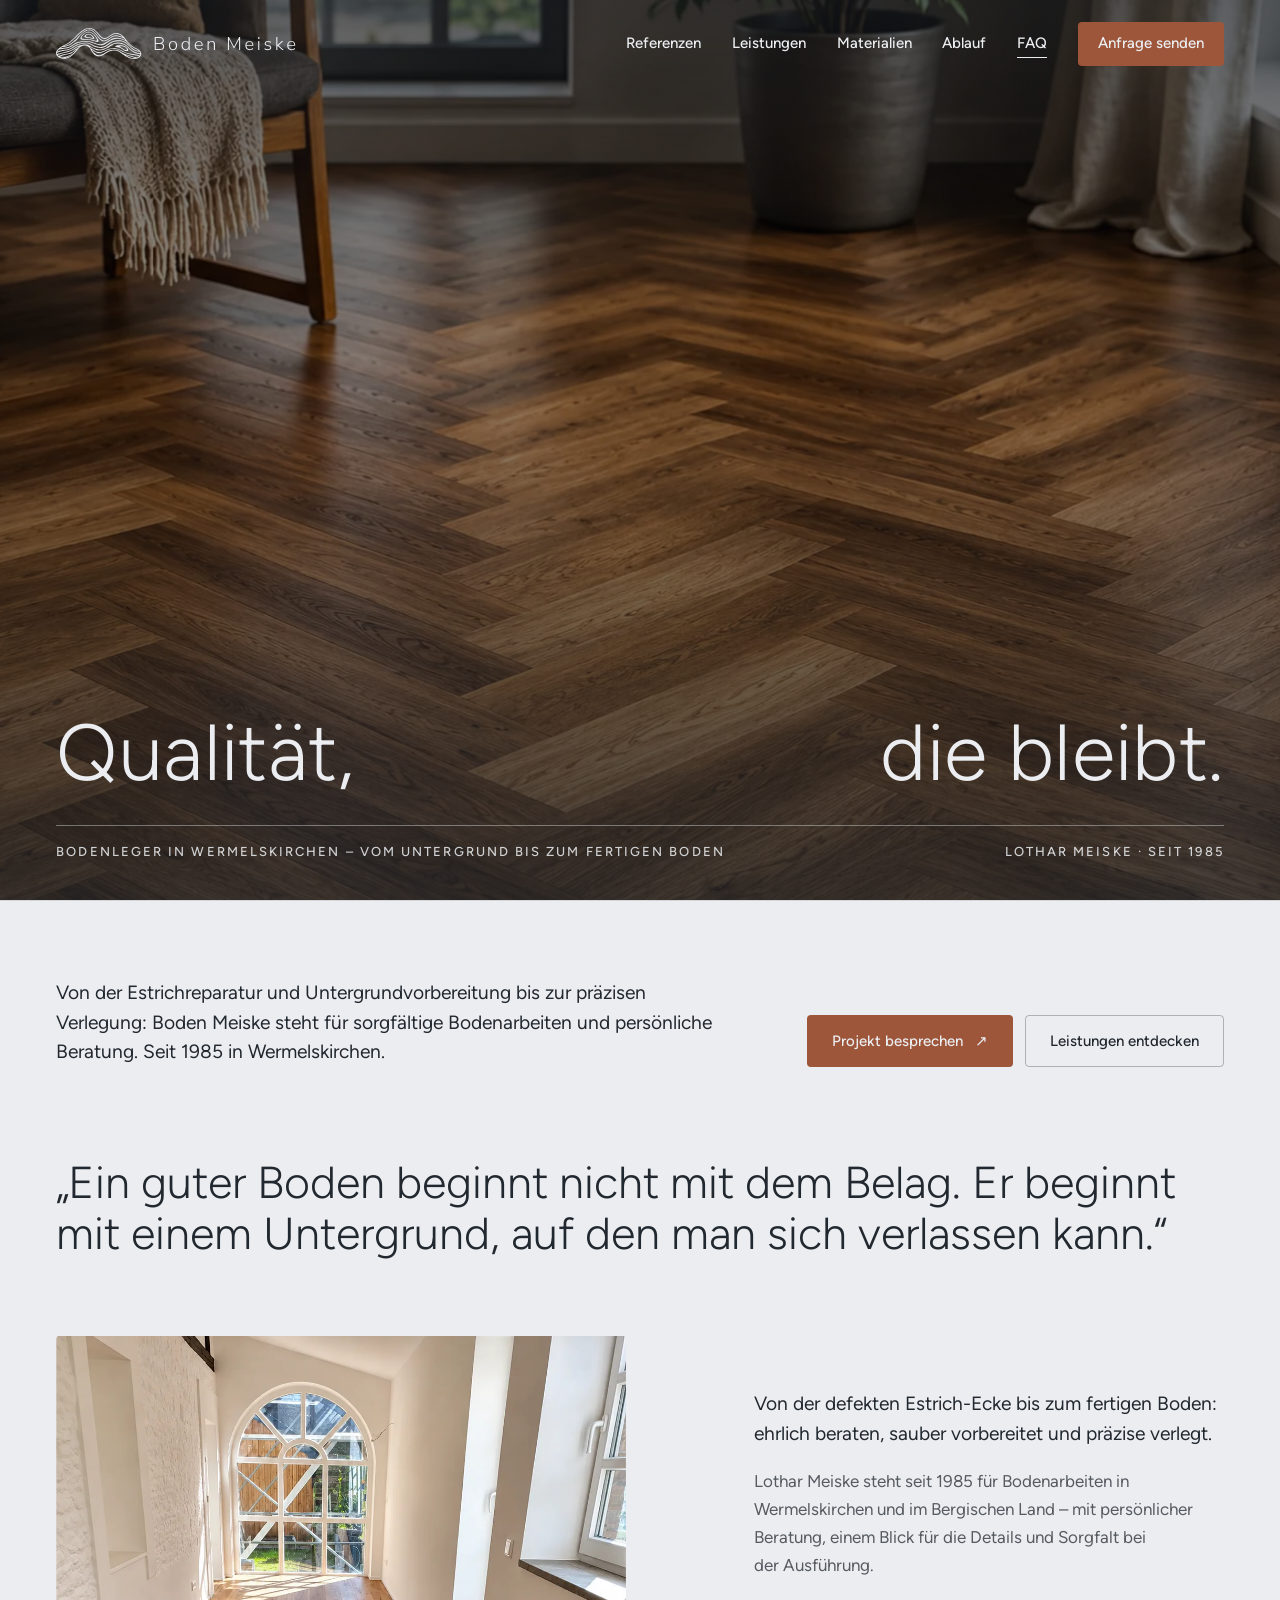
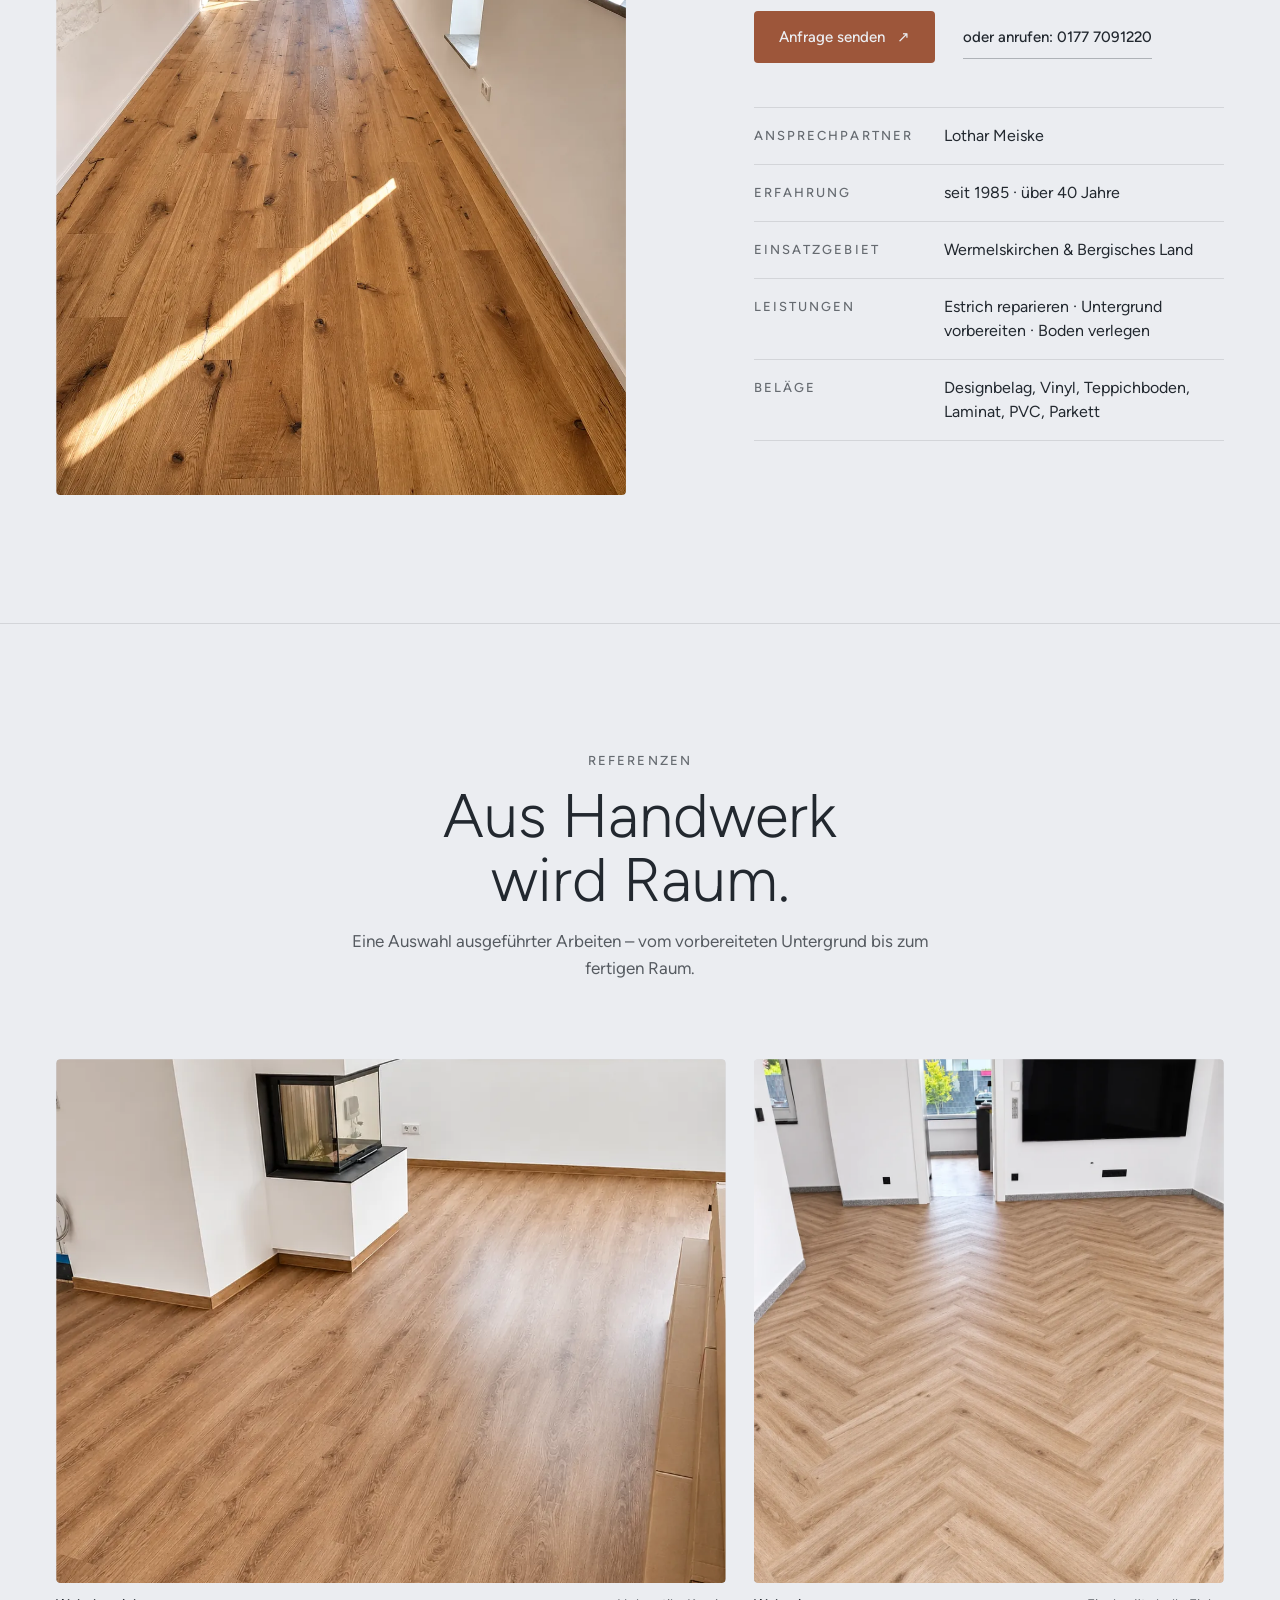
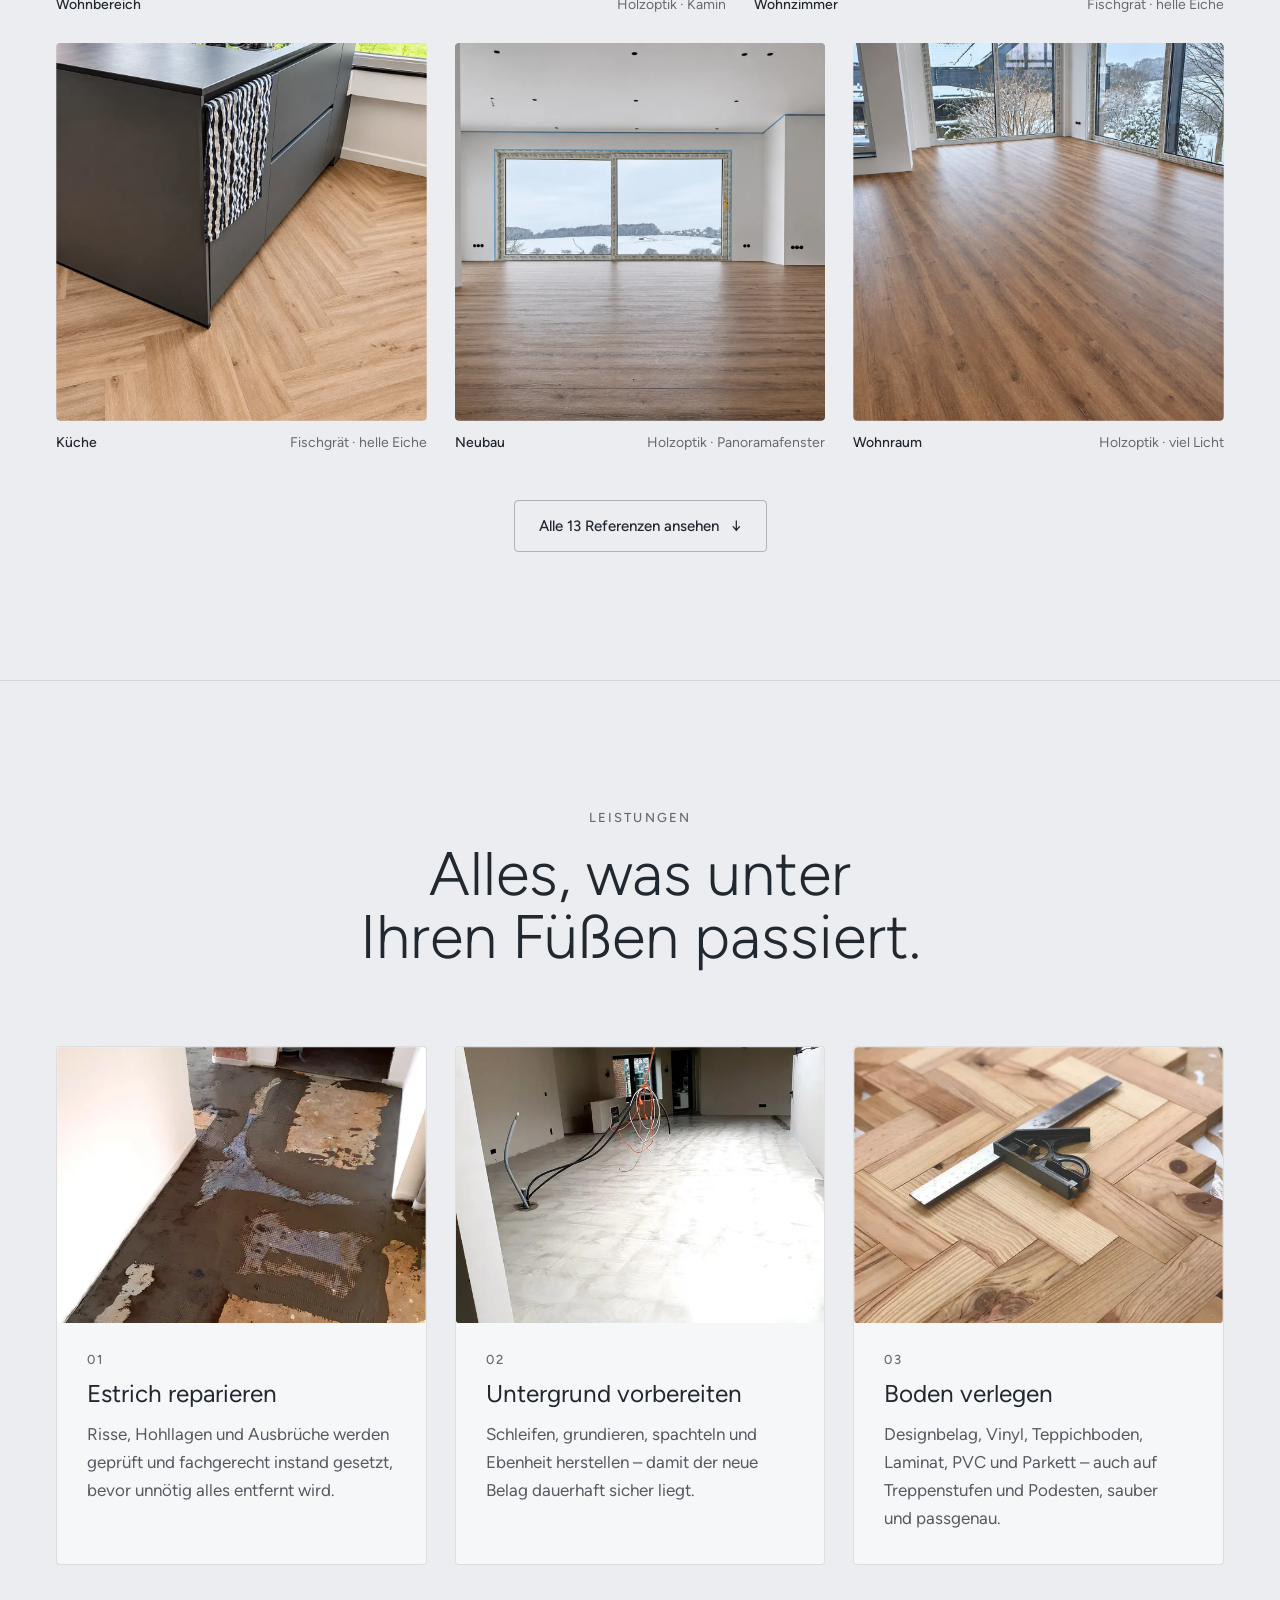
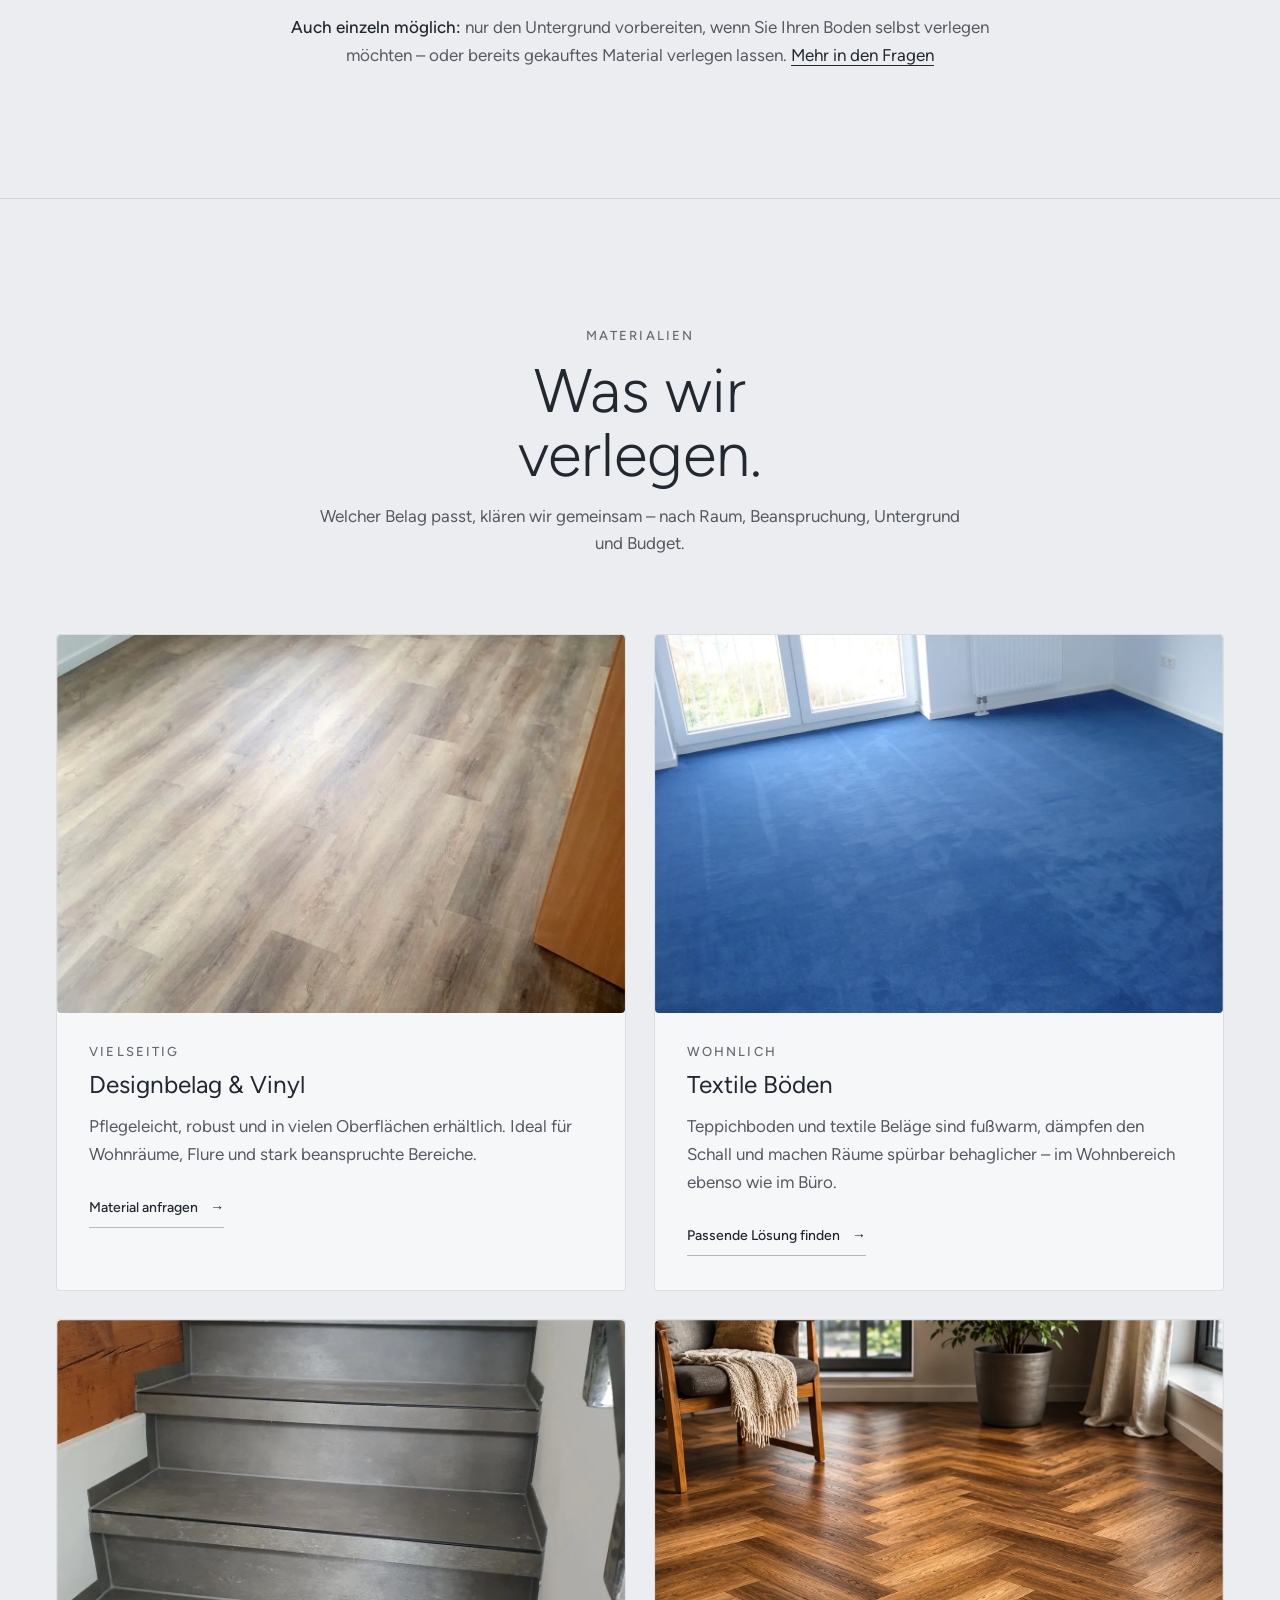
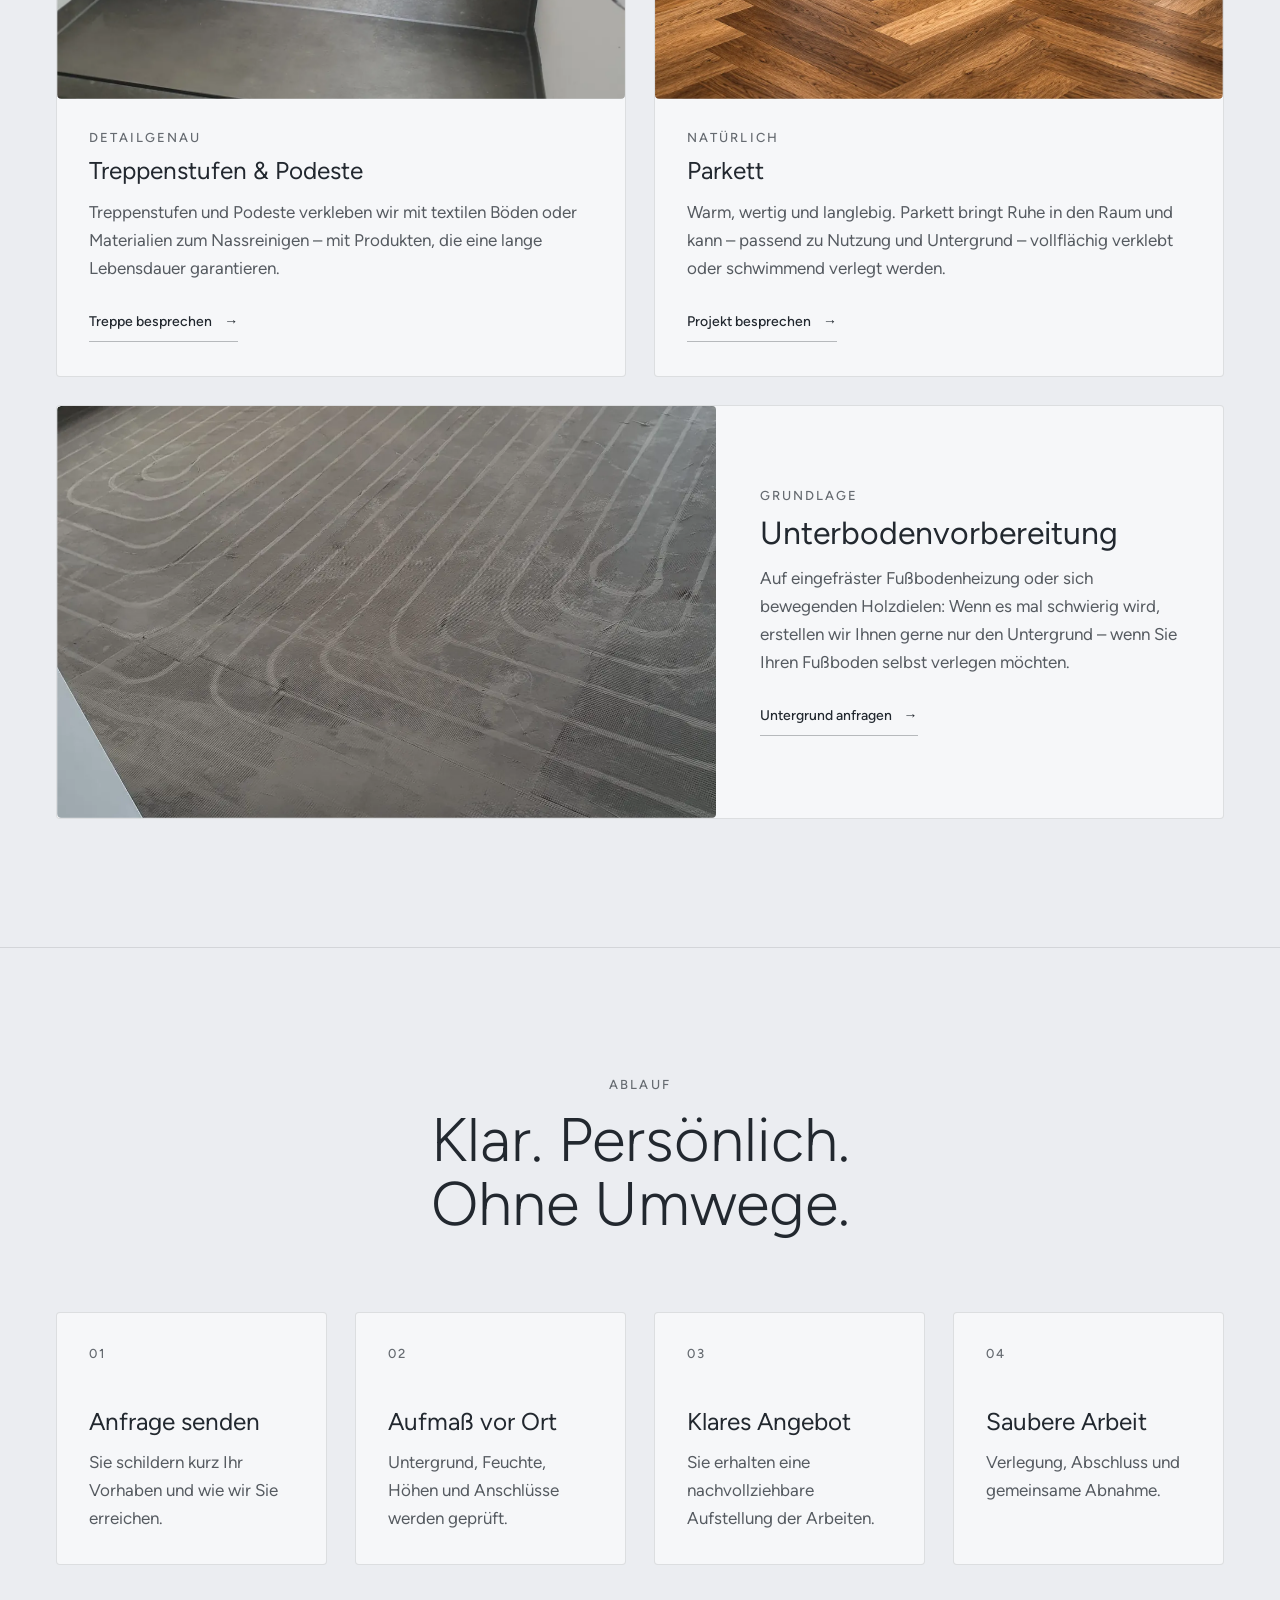
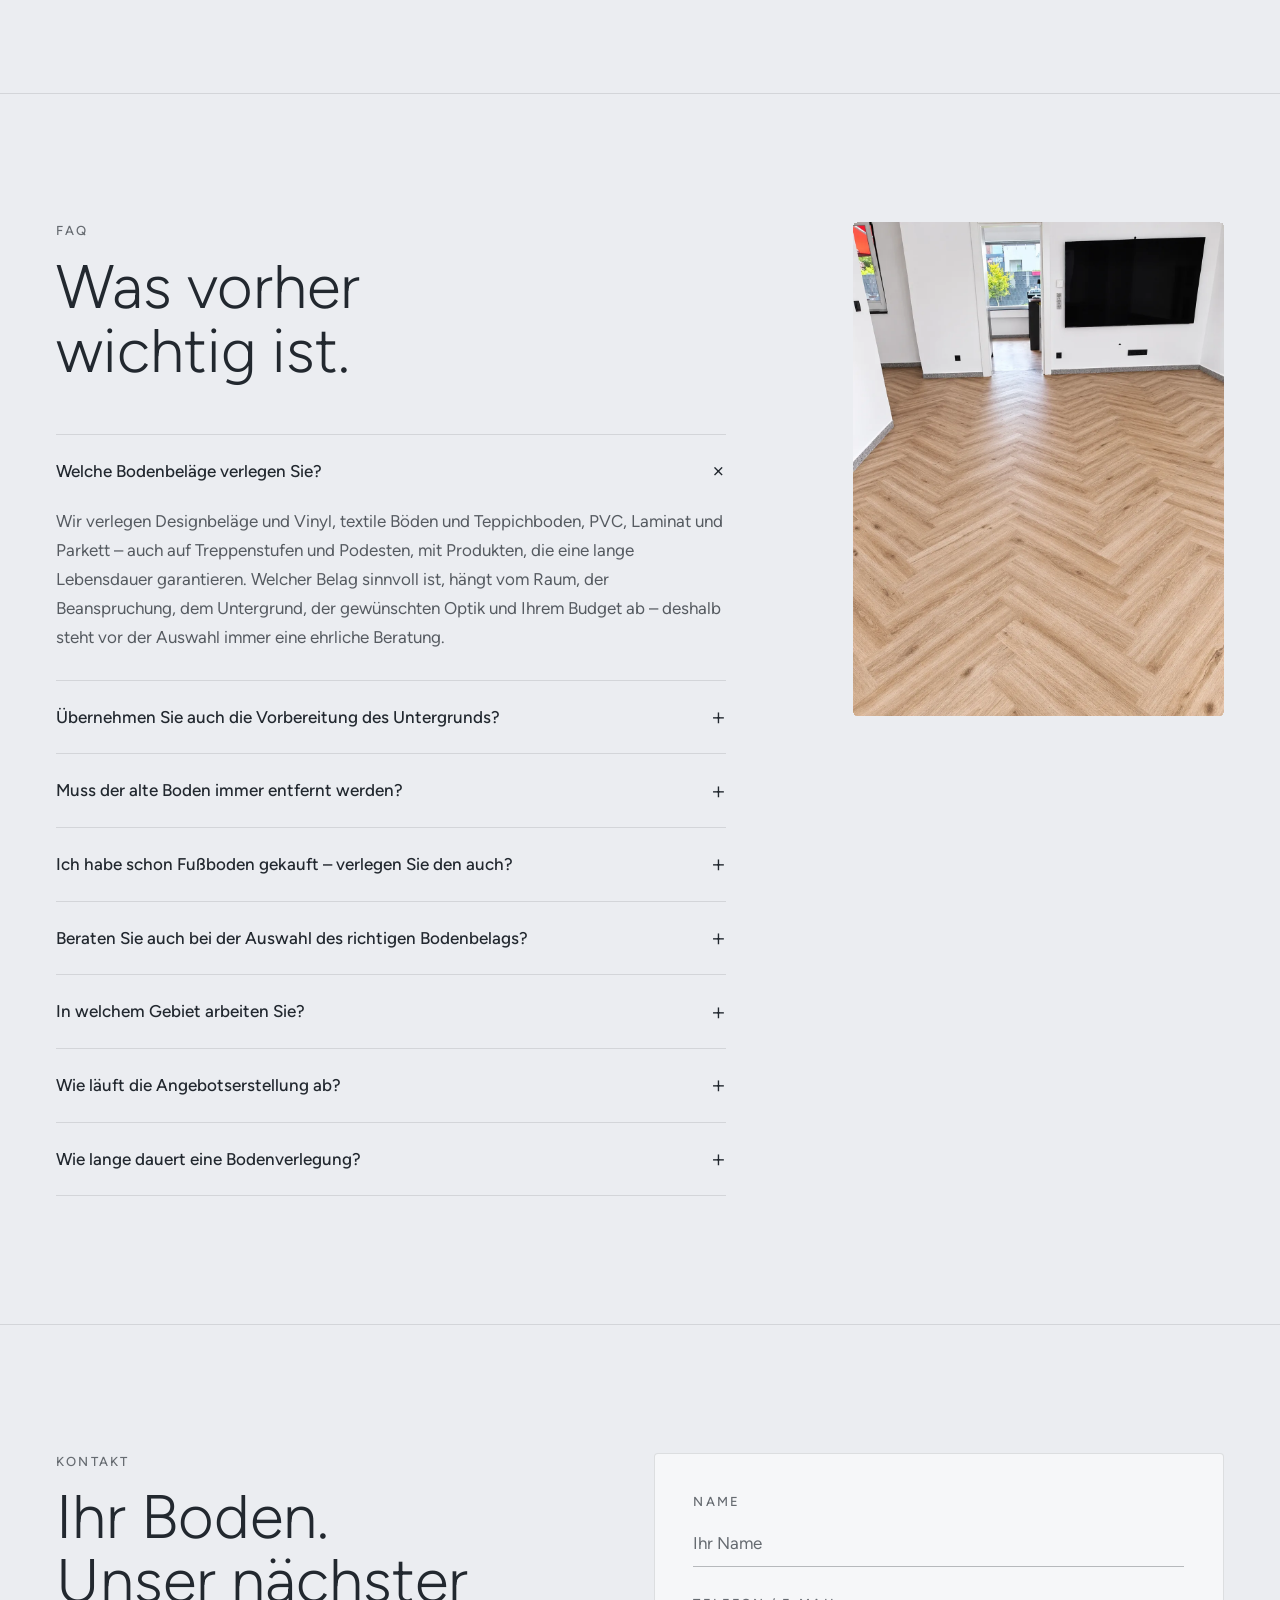
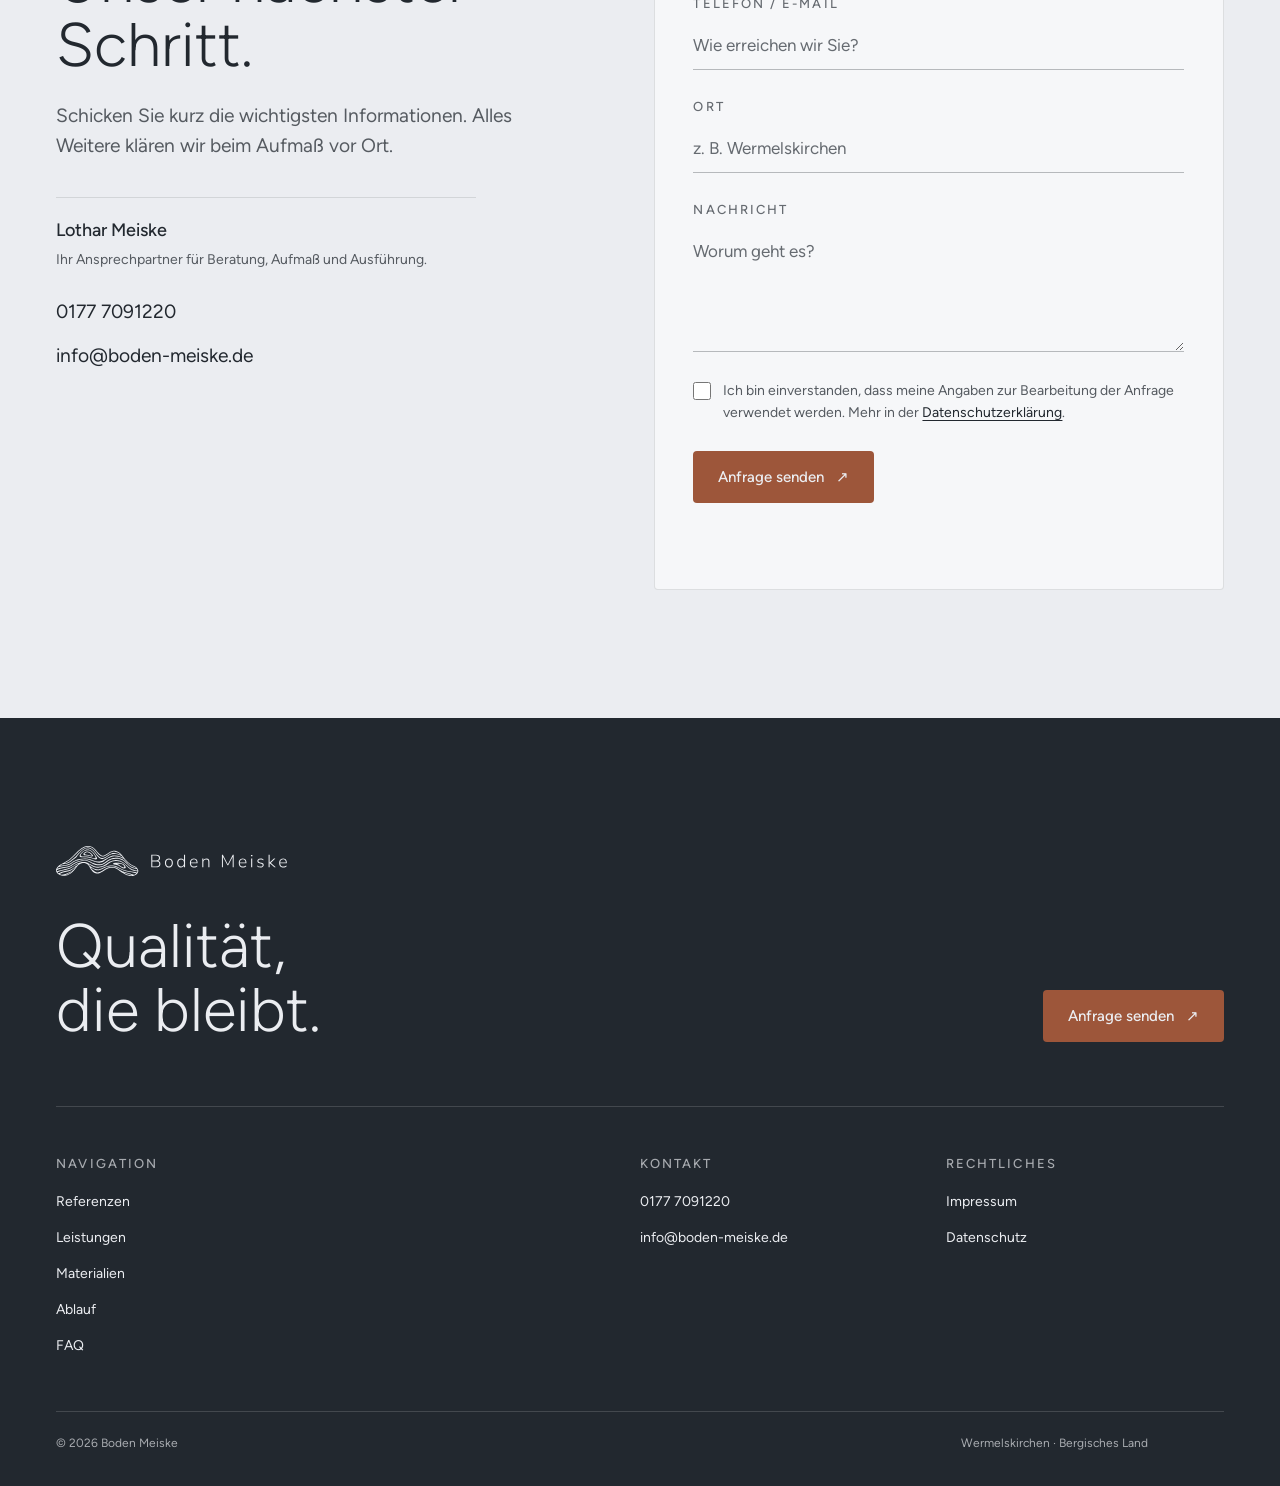
==== commit c3d7c48a: "v105: Neues Holzmaserungs-Symbol mit Nunito-Wortmarke in Header, Footer und Rechtsseiten Co-Authored" ====
--- a/index.html
+++ b/index.html
@@ -25,7 +25,7 @@
 <script type="application/ld+json">{"@context":"https://schema.org","@type":"HomeAndConstructionBusiness","name":"Boden Meiske","legalName":"Bodenleger Bergisch Land UG","description":"Bodenleger in Wermelskirchen: Estrichreparatur, Untergrundvorbereitung und Bodenverlegung im Bergischen Land.","url":"https://boden-meiske.de/","logo":"https://boden-meiske.de/assets/logos/icon-512.png","image":"https://boden-meiske.de/assets/og-image.jpg","telephone":"+49 177 7091220","email":"info@boden-meiske.de","foundingDate":"1985","address":{"@type":"PostalAddress","streetAddress":"Felsenbruch 6","addressLocality":"Wermelskirchen","postalCode":"42929","addressCountry":"DE"},"areaServed":[{"@type":"City","name":"Wermelskirchen"},{"@type":"AdministrativeArea","name":"Bergisches Land"}],"founder":{"@type":"Person","name":"Lothar Meiske","jobTitle":"Bodenleger"},"knowsAbout":["Estrichreparatur","Untergrundvorbereitung","Bodenverlegung","Designbelag","Vinyl","Teppichboden","Laminat","PVC","Parkett","Treppenstufen"],"hasOfferCatalog":{"@type":"OfferCatalog","name":"Leistungen","itemListElement":[{"@type":"Offer","itemOffered":{"@type":"Service","name":"Estrich reparieren"}},{"@type":"Offer","itemOffered":{"@type":"Service","name":"Untergrund vorbereiten"}},{"@type":"Offer","itemOffered":{"@type":"Service","name":"Boden verlegen"}}]}}</script>
 <script type="application/ld+json">{"@context":"https://schema.org","@type":"FAQPage","mainEntity":[{"@type":"Question","name":"Welche Bodenbeläge verlegen Sie?","acceptedAnswer":{"@type":"Answer","text":"Wir verlegen Designbeläge und Vinyl, textile Böden und Teppichboden, PVC, Laminat und Parkett – auch auf Treppenstufen und Podesten, mit Produkten, die eine lange Lebensdauer garantieren. Welcher Belag sinnvoll ist, hängt vom Raum, der Beanspruchung, dem Untergrund, der gewünschten Optik und Ihrem Budget ab – deshalb steht vor der Auswahl immer eine ehrliche Beratung."}},{"@type":"Question","name":"Übernehmen Sie auch die Vorbereitung des Untergrunds?","acceptedAnswer":{"@type":"Answer","text":"Ja, denn mit über 40 Jahren Erfahrung und den ausgewählten Produkten von Schönox werden auch bei schwierigsten Voraussetzungen hervorragende Ergebnisse für die Aufnahme der ausgewählten Oberböden erzielt. Ein Boden kann nur so gut sein wie der Untergrund darunter. Wir prüfen Estrich und vorhandene Flächen, reparieren schadhafte Stellen und übernehmen bei Bedarf Schleifen, Grundieren, Spachteln und das Herstellen einer ebenen, tragfähigen Verlegefläche."}},{"@type":"Question","name":"Muss der alte Boden immer entfernt werden?","acceptedAnswer":{"@type":"Answer","text":"Nein, nicht automatisch. Manche Altbeläge können erhalten, aufgearbeitet oder nach fachlicher Prüfung als geeignete Grundlage genutzt werden. Vor Ort beurteilen wir Zustand, Aufbau und Haftung und erklären Ihnen, welche Lösung technisch sinnvoll und wirtschaftlich vernünftig ist. Besonders das Entfernen des alten Bodenbelags erspart einiges an Kosten: Durch die nicht gewerbliche Entsorgung in Eigenleistung können Sie viel Geld sparen."}},{"@type":"Question","name":"Ich habe schon Fußboden gekauft – verlegen Sie den auch?","acceptedAnswer":{"@type":"Answer","text":"Gerne verlegen wir Ihnen das vorhandene Material oder stellen wir Ihnen nur den Untergrund her. Bitte sprechen Sie uns an."}},{"@type":"Question","name":"Beraten Sie auch bei der Auswahl des richtigen Bodenbelags?","acceptedAnswer":{"@type":"Answer","text":"Ja. Wir erläutern Ihnen die Unterschiede bei Pflege, Haltbarkeit, Raumwirkung, Feuchtebeständigkeit und Fußbodenheizung. Dabei empfehlen wir nicht das teuerste Material, sondern den Boden, der langfristig zu Ihrem Raum und Ihrem Alltag passt."}},{"@type":"Question","name":"In welchem Gebiet arbeiten Sie?","acceptedAnswer":{"@type":"Answer","text":"Unser Schwerpunkt liegt in Wermelskirchen und im Bergischen Land. Je nach Umfang und Entfernung übernehmen wir auch Projekte in den angrenzenden Regionen. Einsatzort und Projektgröße klären wir am besten kurz telefonisch."}},{"@type":"Question","name":"Wie läuft die Angebotserstellung ab?","acceptedAnswer":{"@type":"Answer","text":"Nach einer ersten Abstimmung vereinbaren wir in der Regel einen Termin zum Aufmaß. Dabei prüfen wir Flächen, Übergänge und Untergrund und besprechen die gewünschten Leistungen. Anschließend erhalten Sie ein nachvollziehbares Angebot mit den vorgesehenen Arbeiten und Materialien."}},{"@type":"Question","name":"Wie lange dauert eine Bodenverlegung?","acceptedAnswer":{"@type":"Answer","text":"Das hängt von Fläche, Belag und Untergrund ab. Eine reine Verlegung kann oft zügig erfolgen; Reparaturen, Spachtelarbeiten, Trocknungszeiten oder aufwendige Verlegemuster benötigen mehr Zeit. Nach dem Aufmaß können wir den Ablauf realistisch einschätzen und mit Ihnen abstimmen."}}]}</script>
 <script>document.documentElement.classList.add('js')</script>
-<link rel="stylesheet" href="./css/site.css?v=104">
+<link rel="stylesheet" href="./css/site.css?v=105">
 </head>
 <body>
 <a class="skip-link" href="#top">Zum Inhalt springen</a>
--- a/css/site.css
+++ b/css/site.css
@@ -115,8 +115,8 @@
 .topbar.scrolled{height:var(--header-h-small);background:rgba(235,237,241,.92);-webkit-backdrop-filter:blur(16px);backdrop-filter:blur(16px);color:var(--ink);border-bottom-color:var(--line)}
 .topbar.is-hidden{translate:0 -100%}
 .brand{display:block;flex:none;padding:6px 0}
-.brand-logo{display:block;width:clamp(210px,17vw,270px);aspect-ratio:8014/1579;background:currentColor;-webkit-mask:url('../assets/logos/lockup.svg?v=100') no-repeat left center/contain;mask:url('../assets/logos/lockup.svg?v=100') no-repeat left center/contain}
-.topbar.scrolled .brand-logo{width:clamp(190px,15vw,236px)}
+.brand-logo{display:block;width:clamp(230px,19vw,300px);aspect-ratio:4980/642;background:currentColor;-webkit-mask:url('../assets/logos/lockup.svg?v=105') no-repeat left center/contain;mask:url('../assets/logos/lockup.svg?v=105') no-repeat left center/contain}
+.topbar.scrolled .brand-logo{width:clamp(210px,17vw,264px)}
 .nav{display:flex;align-items:center;gap:clamp(22px,2.4vw,40px);font-size:var(--fs-ui);font-weight:500}
 .nav a:not(.nav-cta){position:relative;display:inline-flex;align-items:center;min-height:44px}
 .nav a:not(.nav-cta)::after{content:"";position:absolute;left:0;right:0;bottom:8px;height:1px;background:currentColor;scale:0 1;transform-origin:left;transition:scale var(--dur-fast) var(--ease)}
@@ -281,7 +281,7 @@
   /* Steel als einzige dunkle Fläche: Rollen werden umgedreht */
   --ink:var(--ivory);--ink-2:#B7BABF;--ink-3:#A7AAAF;--line:rgba(235,237,241,.16);--light:var(--steel)}
 .footer-top{display:flex;justify-content:space-between;align-items:flex-end;gap:32px;padding-bottom:clamp(48px,5vw,72px)}
-.footer-logo{width:clamp(200px,16vw,250px)}
+.footer-logo{width:clamp(230px,18vw,290px)}
 .footer h2{margin-top:clamp(28px,3vw,44px)}
 .footer-grid{display:grid;grid-template-columns:2fr 1fr 1fr;gap:var(--gap);padding:48px 0;border-top:1px solid var(--line)}
 .footer-grid>div{display:flex;flex-direction:column;align-items:flex-start}
@@ -352,7 +352,7 @@
 @media(max-width:900px){
   :root{--header-h:72px;--header-h-small:64px}
   .menu-toggle{display:block}
-  .brand-logo,.topbar.scrolled .brand-logo{width:190px}
+  .brand-logo,.topbar.scrolled .brand-logo{width:210px}
   .topbar:has(.nav.open){background:var(--bg);color:var(--ink);border-bottom-color:var(--line)}
   .nav{position:fixed;inset:var(--header-h) 0 auto;flex-direction:column;align-items:stretch;gap:0;padding:8px var(--pad) 28px;background:var(--bg);color:var(--ink);border-bottom:1px solid var(--line);font-size:18px;opacity:0;visibility:hidden;translate:0 -8px;transition:opacity var(--dur-fast) var(--ease),translate var(--dur-fast) var(--ease),visibility var(--dur-fast)}
   .topbar.scrolled .nav{inset-block-start:var(--header-h-small)}
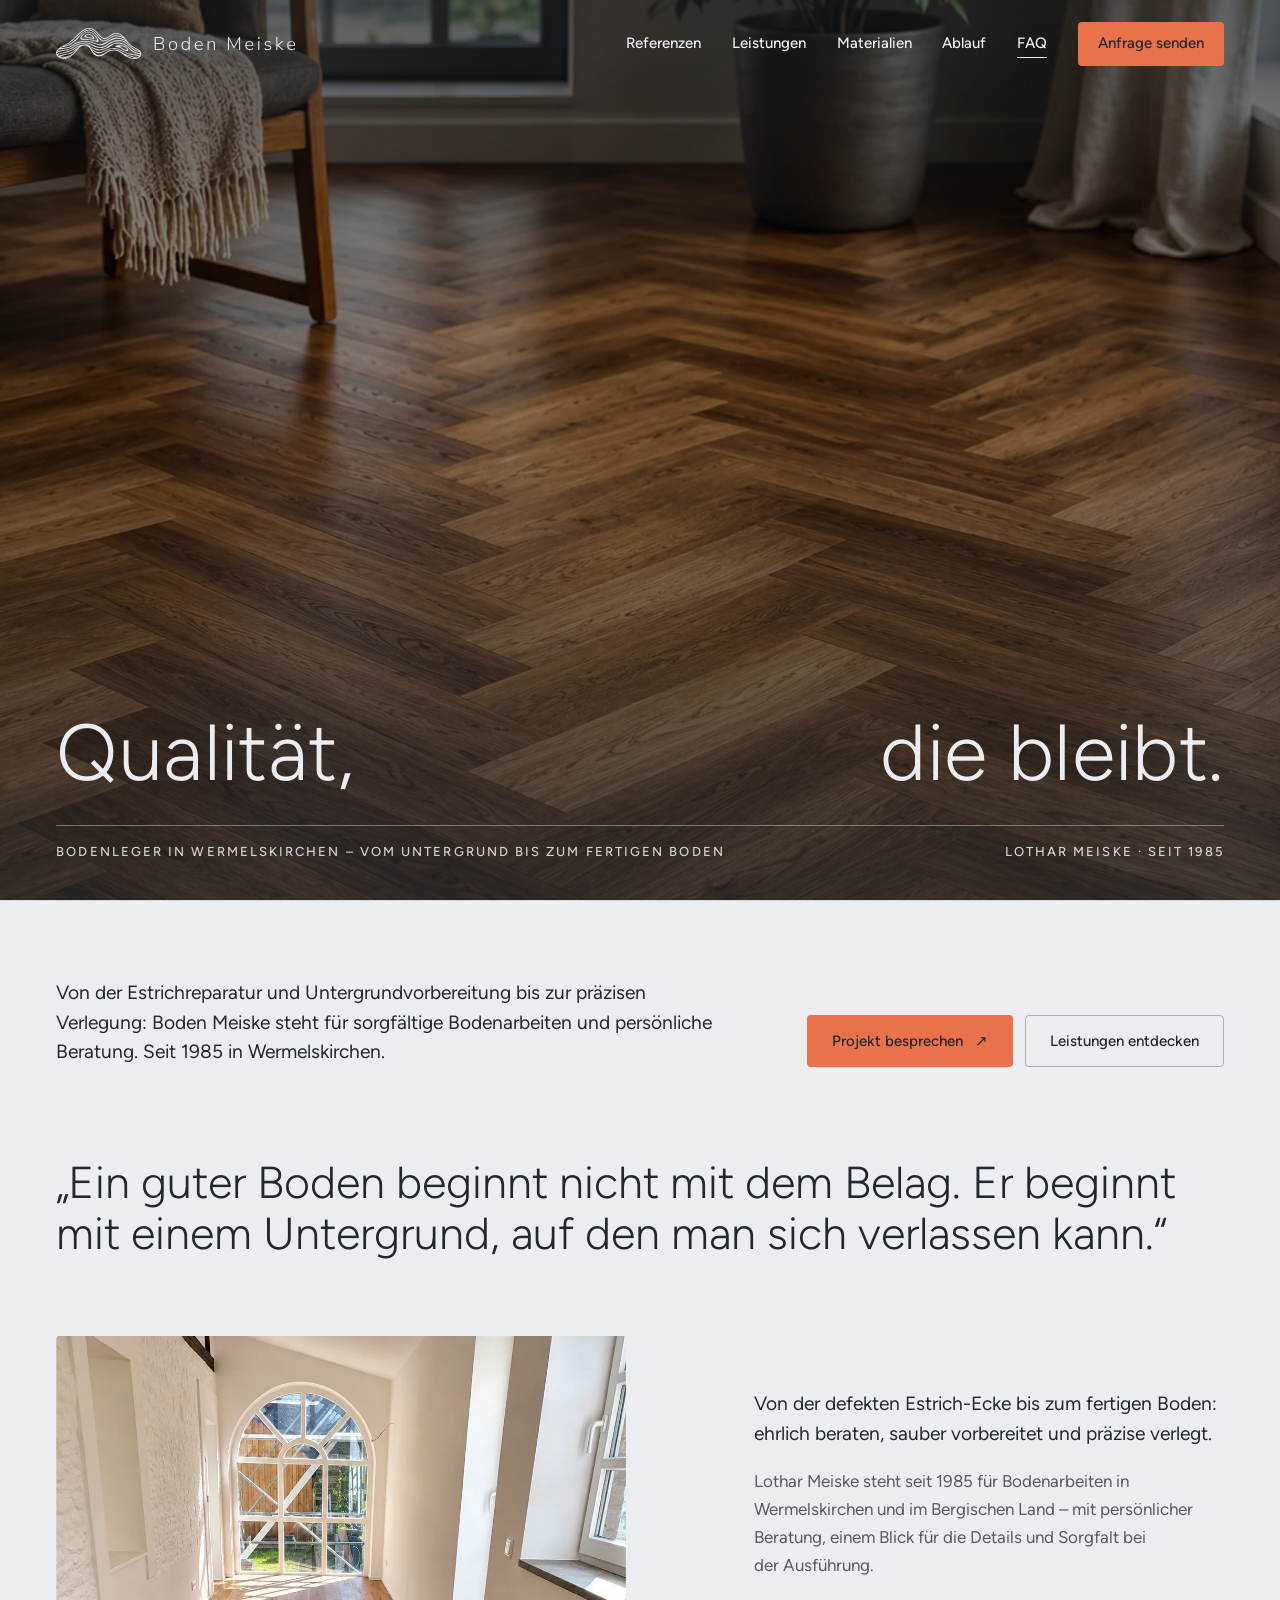
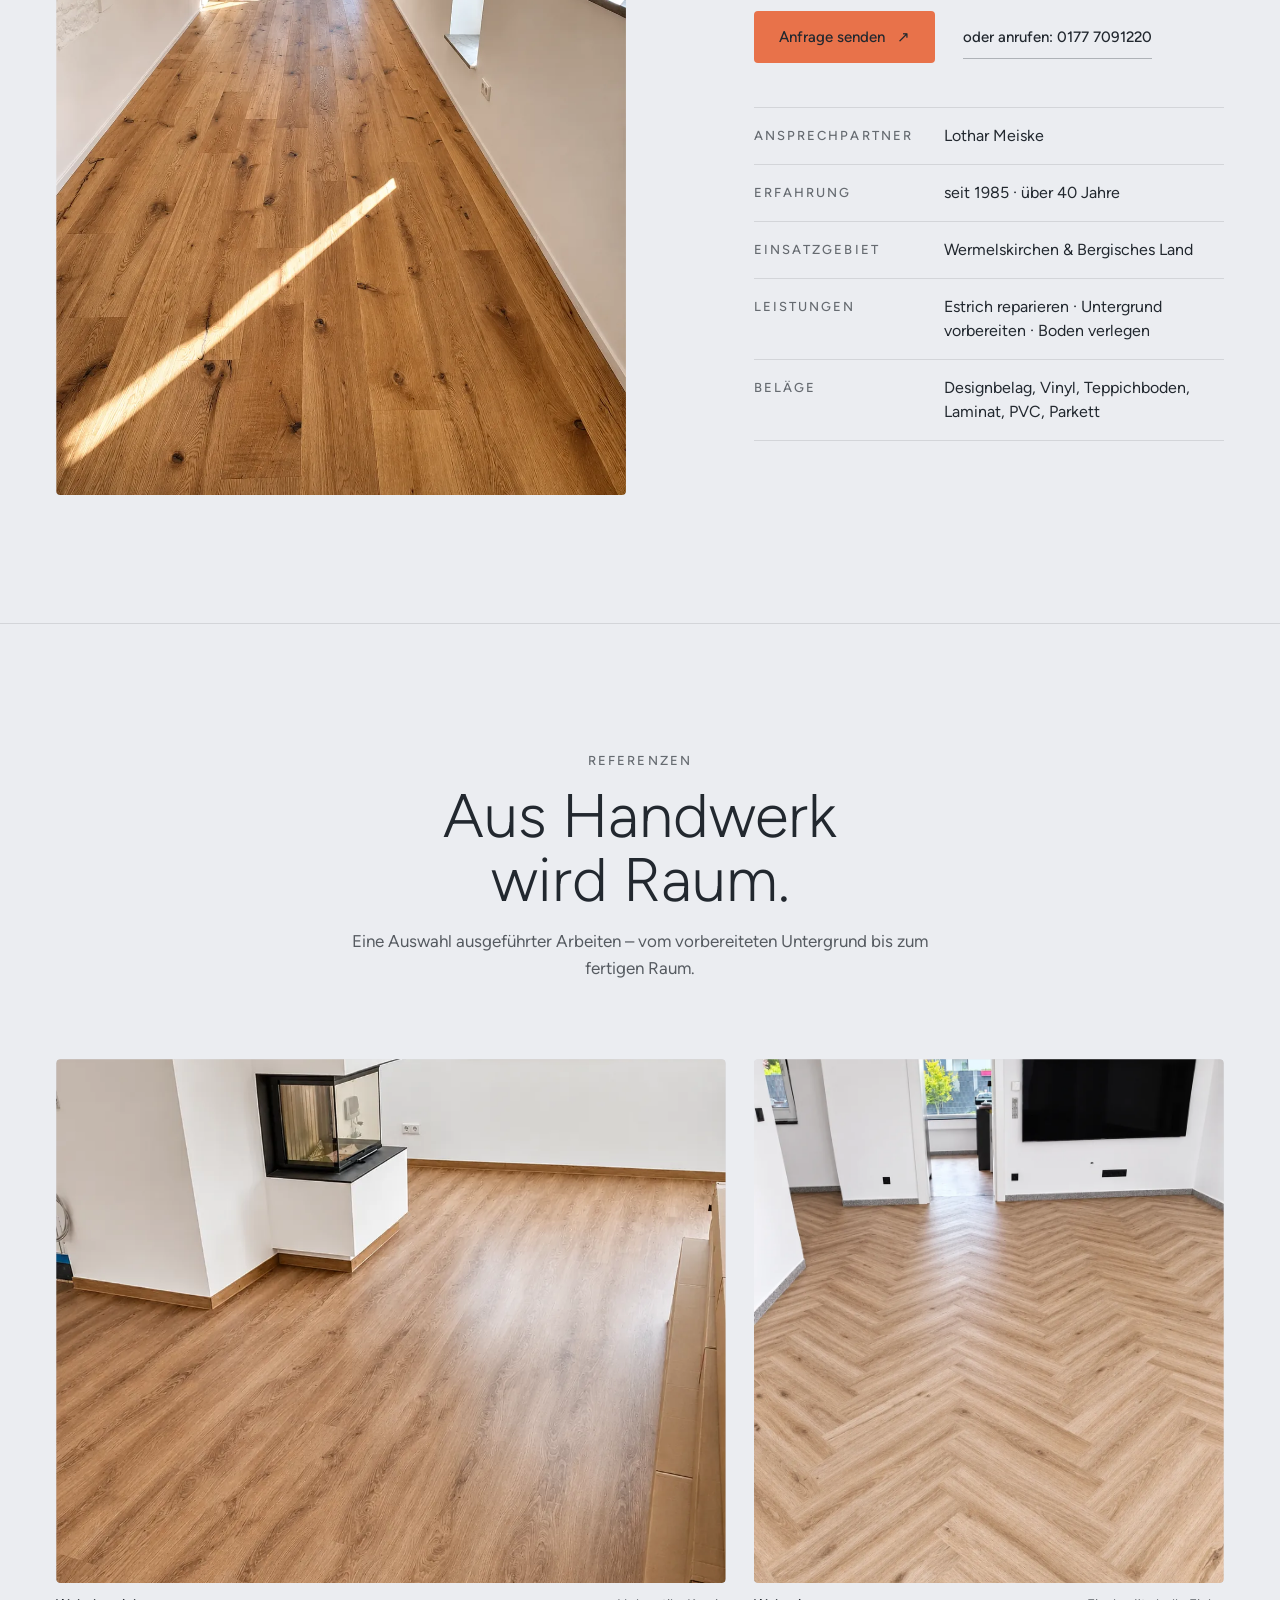
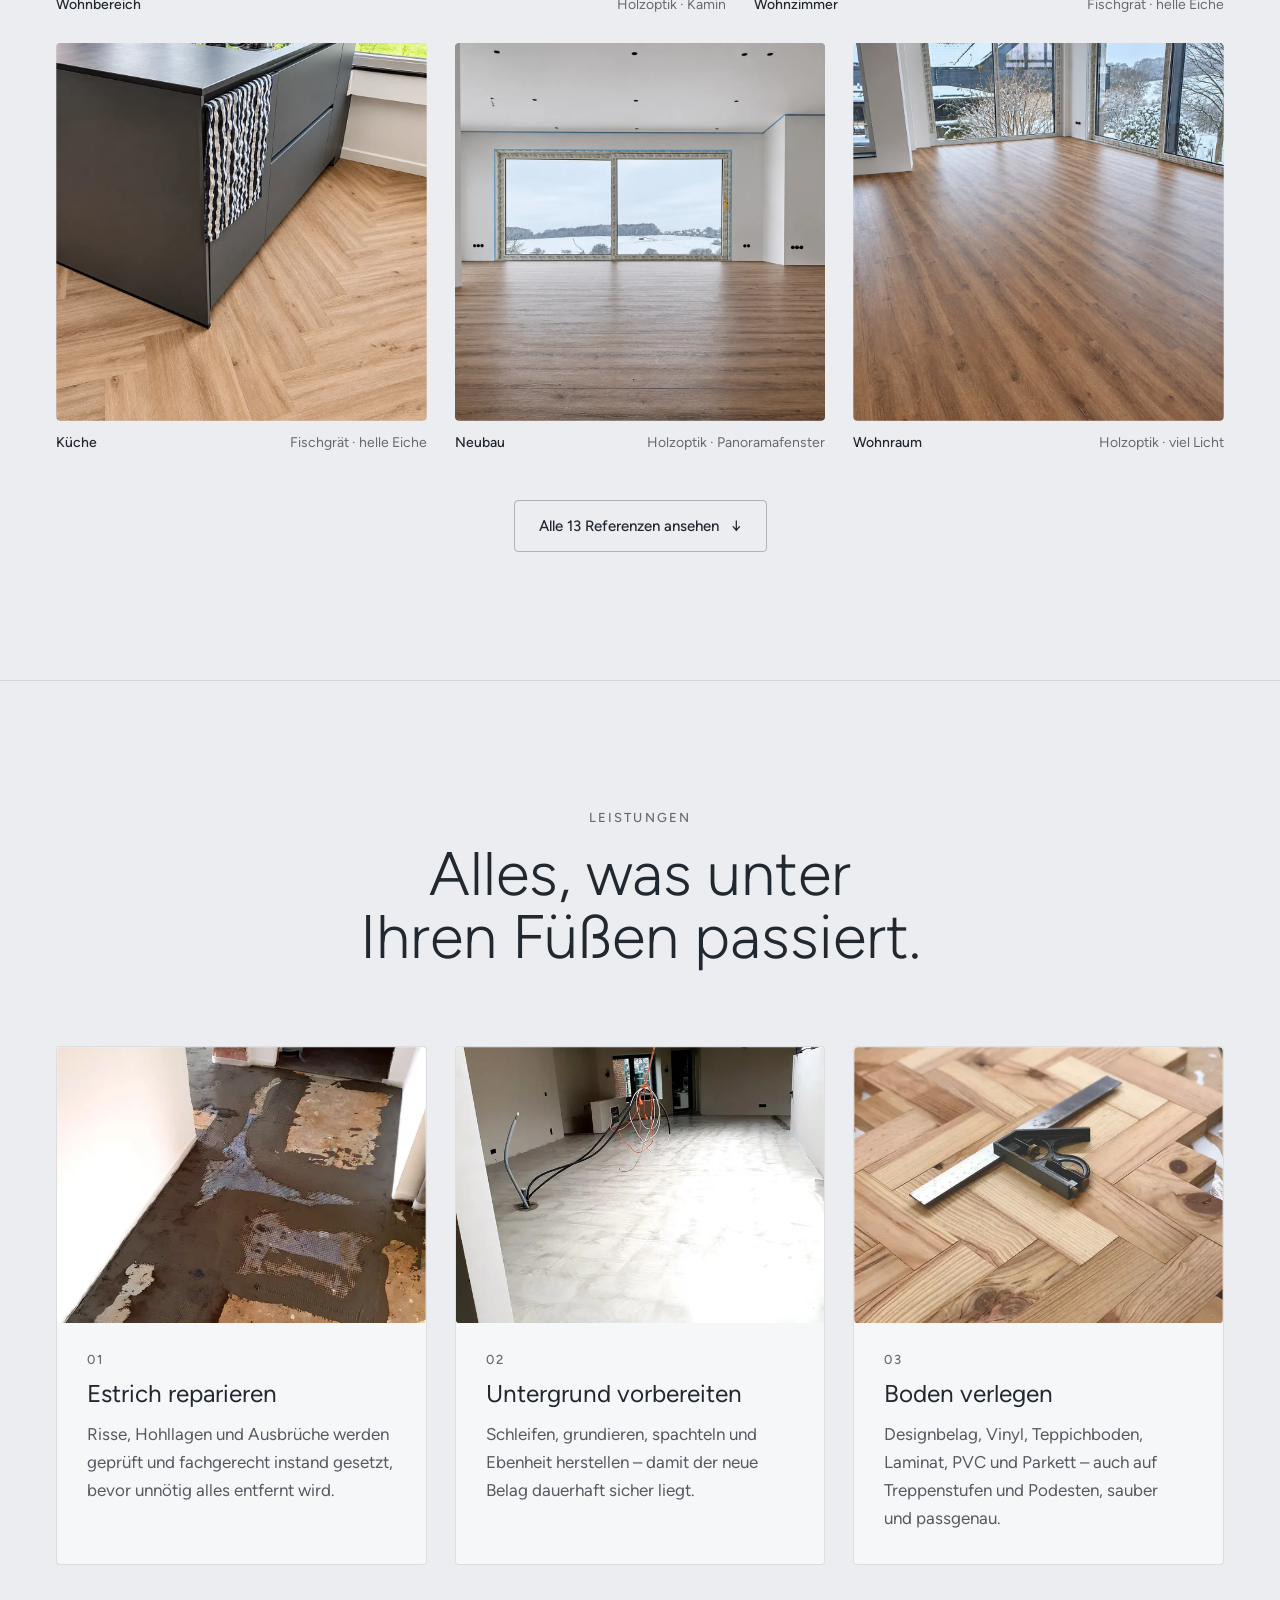
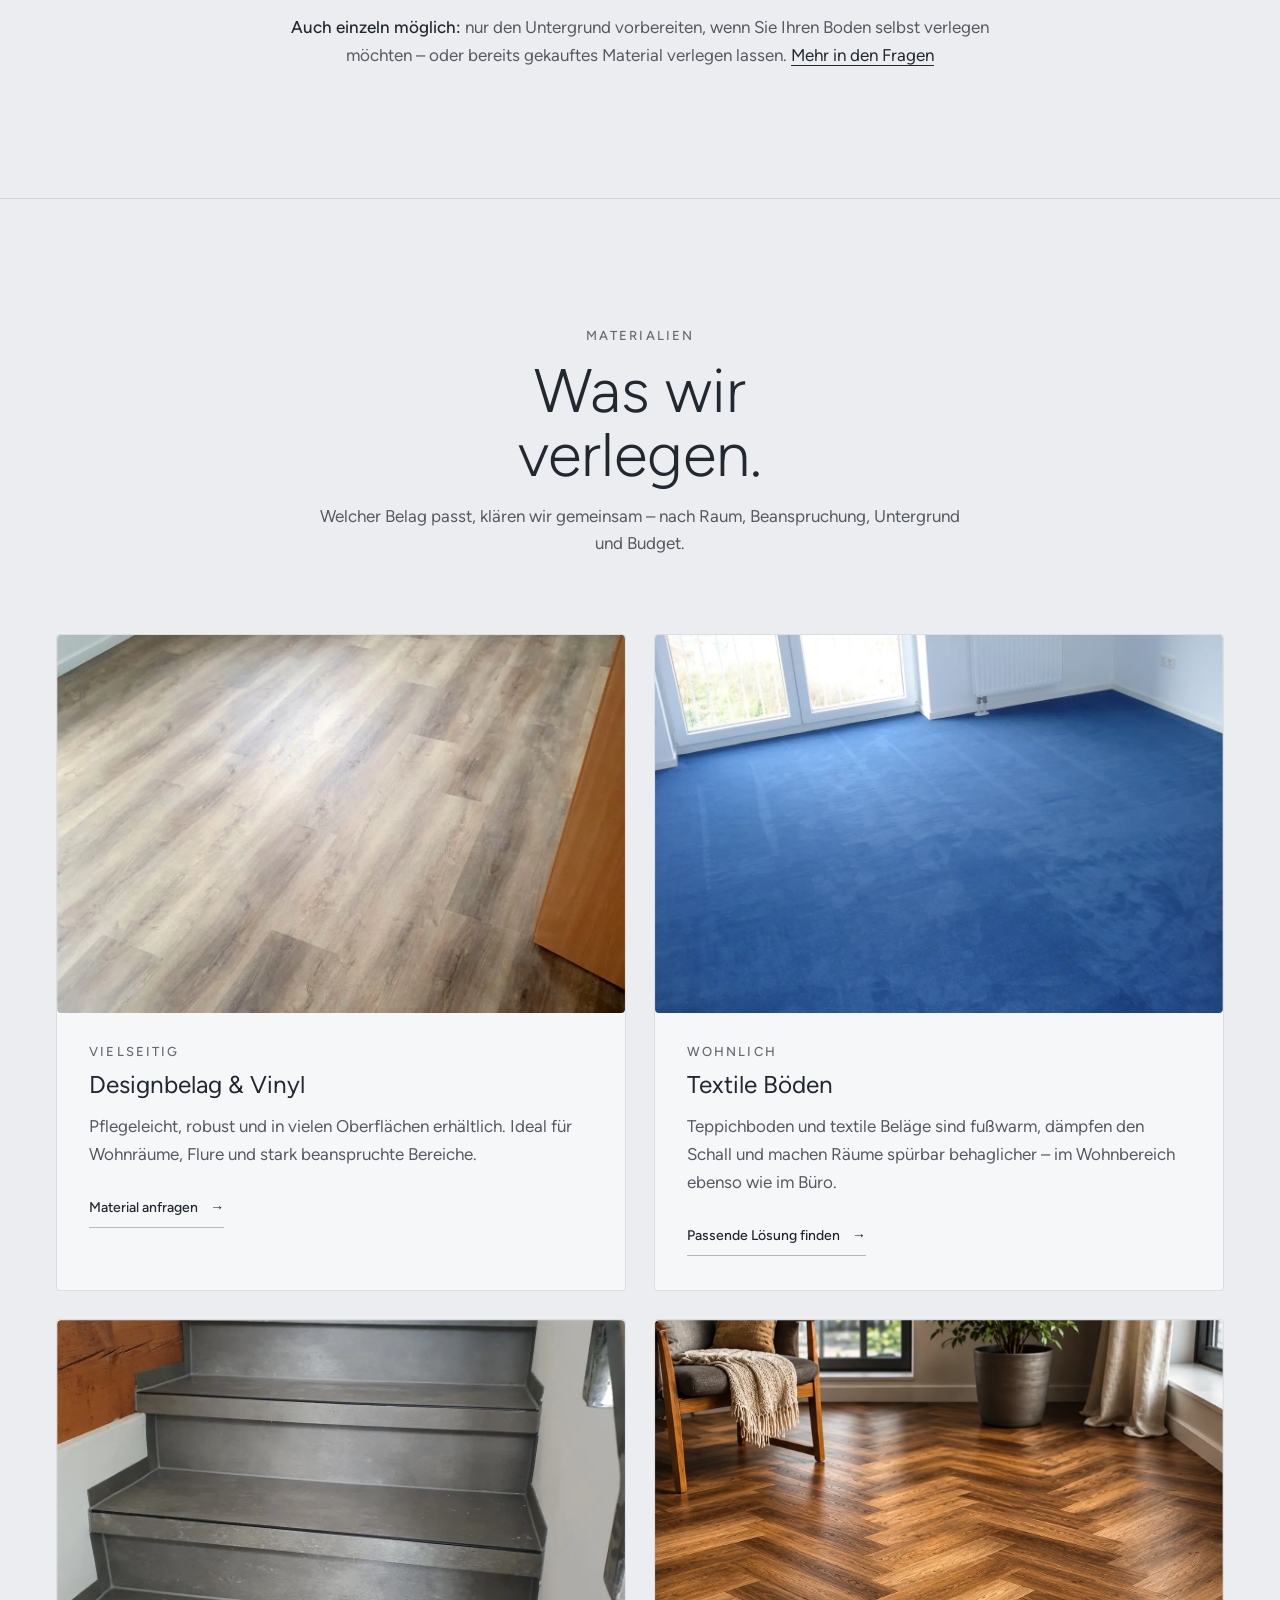
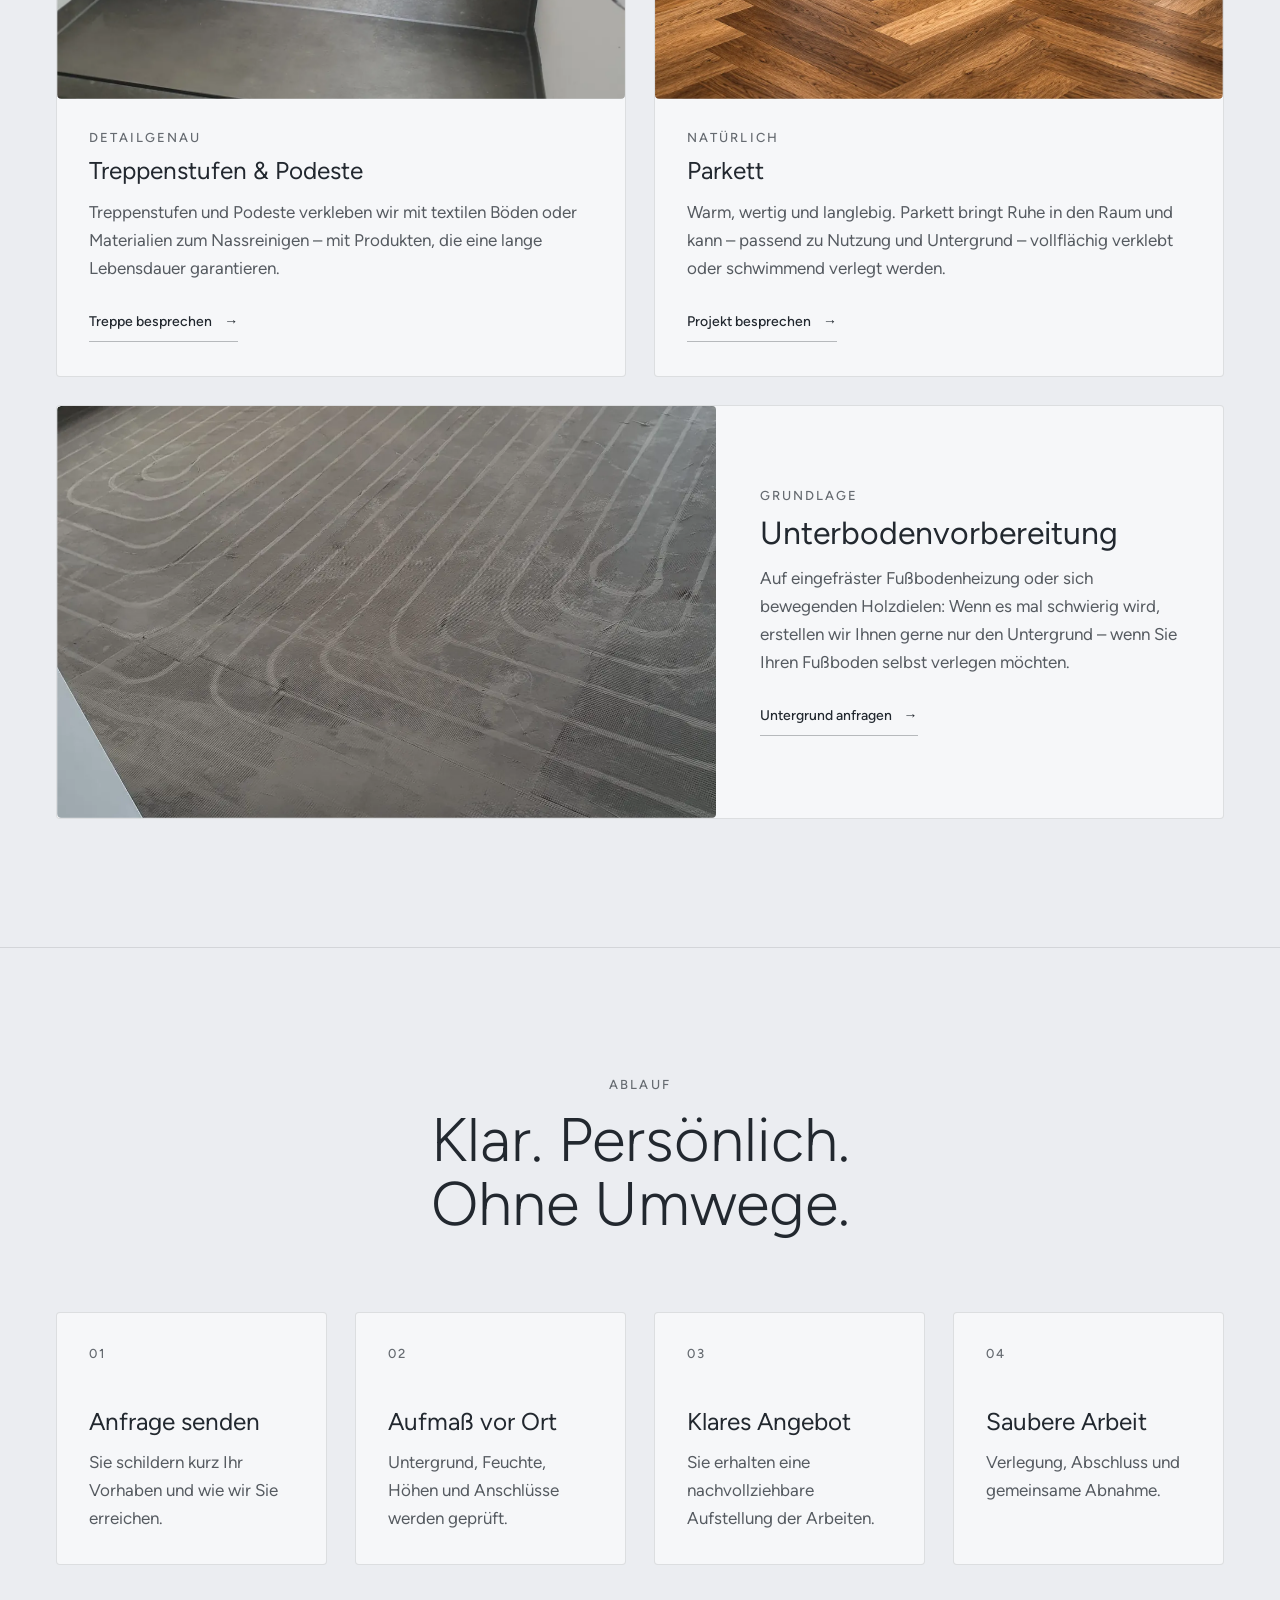
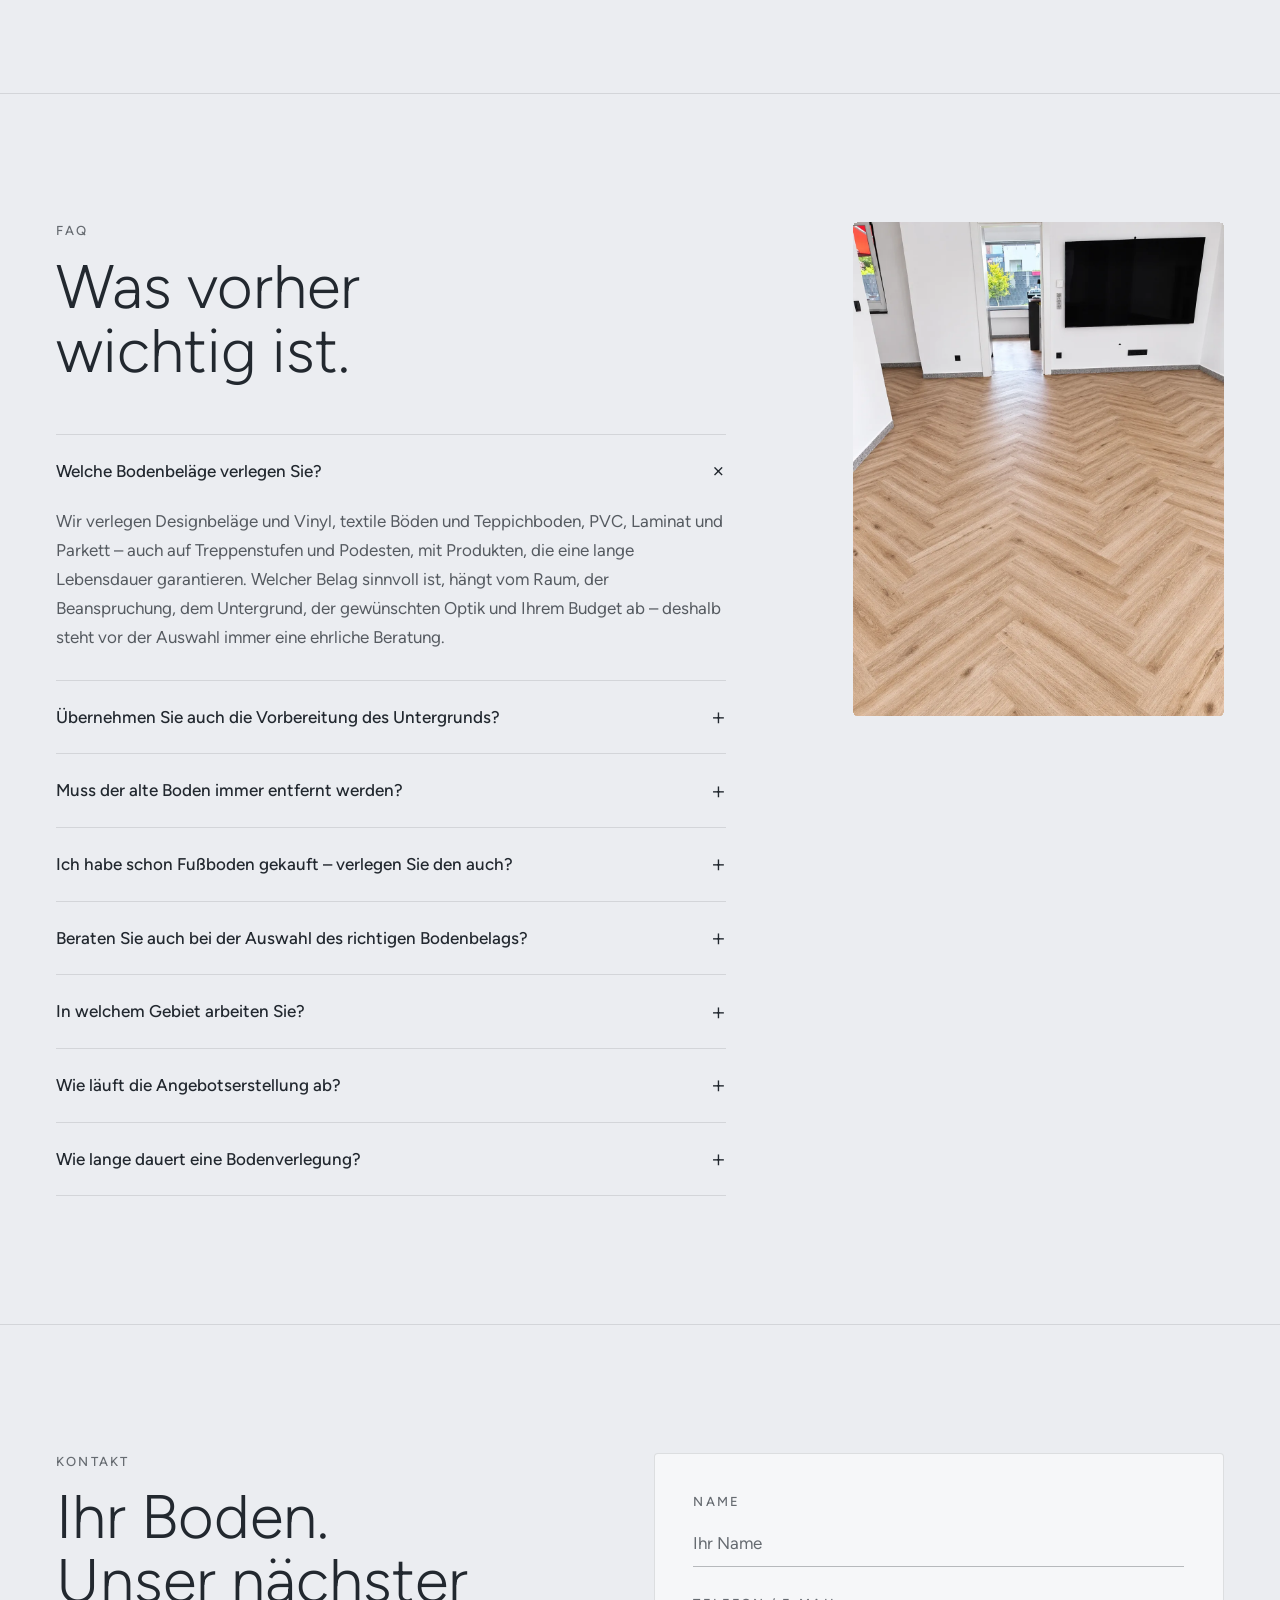
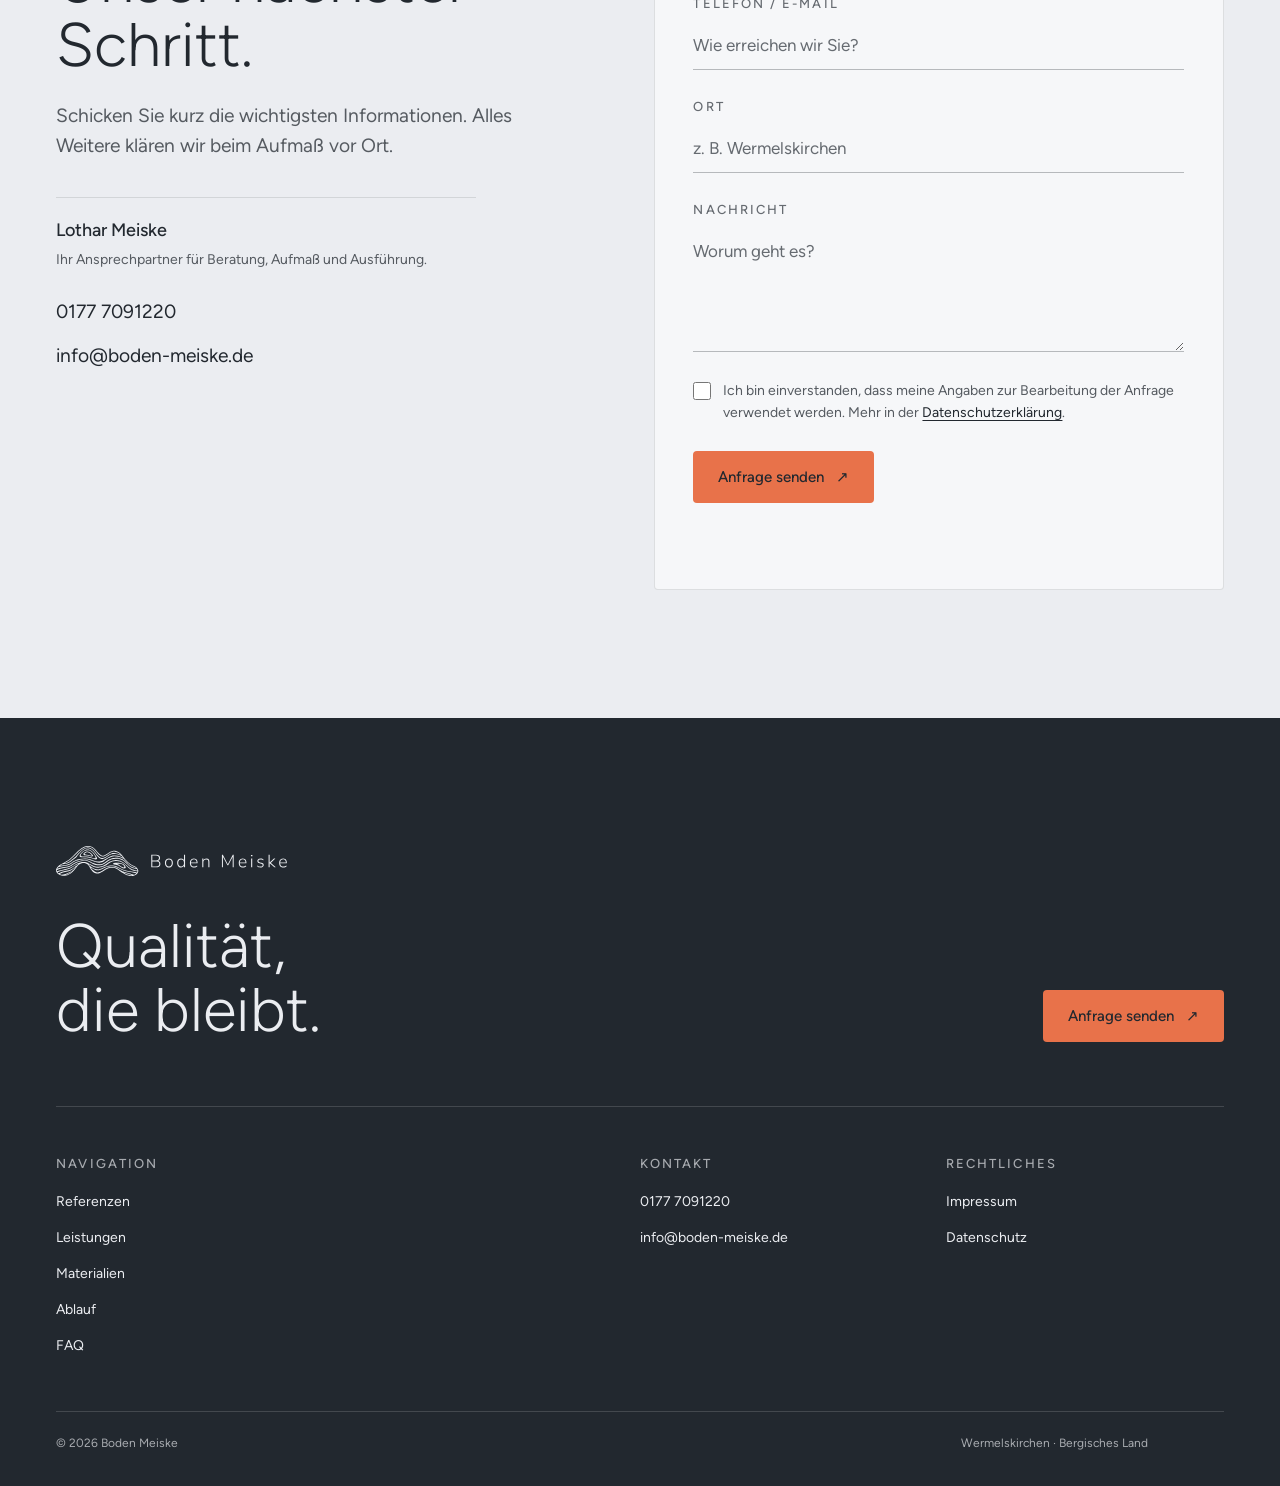
==== commit 7d967e02: "v106: Akzentfarbe Coral mit Steel-Schrift Co-Authored-By: Claude Opus 5.5 <noreply@anthropic.com>" ====
--- a/index.html
+++ b/index.html
@@ -25,7 +25,7 @@
 <script type="application/ld+json">{"@context":"https://schema.org","@type":"HomeAndConstructionBusiness","name":"Boden Meiske","legalName":"Bodenleger Bergisch Land UG","description":"Bodenleger in Wermelskirchen: Estrichreparatur, Untergrundvorbereitung und Bodenverlegung im Bergischen Land.","url":"https://boden-meiske.de/","logo":"https://boden-meiske.de/assets/logos/icon-512.png","image":"https://boden-meiske.de/assets/og-image.jpg","telephone":"+49 177 7091220","email":"info@boden-meiske.de","foundingDate":"1985","address":{"@type":"PostalAddress","streetAddress":"Felsenbruch 6","addressLocality":"Wermelskirchen","postalCode":"42929","addressCountry":"DE"},"areaServed":[{"@type":"City","name":"Wermelskirchen"},{"@type":"AdministrativeArea","name":"Bergisches Land"}],"founder":{"@type":"Person","name":"Lothar Meiske","jobTitle":"Bodenleger"},"knowsAbout":["Estrichreparatur","Untergrundvorbereitung","Bodenverlegung","Designbelag","Vinyl","Teppichboden","Laminat","PVC","Parkett","Treppenstufen"],"hasOfferCatalog":{"@type":"OfferCatalog","name":"Leistungen","itemListElement":[{"@type":"Offer","itemOffered":{"@type":"Service","name":"Estrich reparieren"}},{"@type":"Offer","itemOffered":{"@type":"Service","name":"Untergrund vorbereiten"}},{"@type":"Offer","itemOffered":{"@type":"Service","name":"Boden verlegen"}}]}}</script>
 <script type="application/ld+json">{"@context":"https://schema.org","@type":"FAQPage","mainEntity":[{"@type":"Question","name":"Welche Bodenbeläge verlegen Sie?","acceptedAnswer":{"@type":"Answer","text":"Wir verlegen Designbeläge und Vinyl, textile Böden und Teppichboden, PVC, Laminat und Parkett – auch auf Treppenstufen und Podesten, mit Produkten, die eine lange Lebensdauer garantieren. Welcher Belag sinnvoll ist, hängt vom Raum, der Beanspruchung, dem Untergrund, der gewünschten Optik und Ihrem Budget ab – deshalb steht vor der Auswahl immer eine ehrliche Beratung."}},{"@type":"Question","name":"Übernehmen Sie auch die Vorbereitung des Untergrunds?","acceptedAnswer":{"@type":"Answer","text":"Ja, denn mit über 40 Jahren Erfahrung und den ausgewählten Produkten von Schönox werden auch bei schwierigsten Voraussetzungen hervorragende Ergebnisse für die Aufnahme der ausgewählten Oberböden erzielt. Ein Boden kann nur so gut sein wie der Untergrund darunter. Wir prüfen Estrich und vorhandene Flächen, reparieren schadhafte Stellen und übernehmen bei Bedarf Schleifen, Grundieren, Spachteln und das Herstellen einer ebenen, tragfähigen Verlegefläche."}},{"@type":"Question","name":"Muss der alte Boden immer entfernt werden?","acceptedAnswer":{"@type":"Answer","text":"Nein, nicht automatisch. Manche Altbeläge können erhalten, aufgearbeitet oder nach fachlicher Prüfung als geeignete Grundlage genutzt werden. Vor Ort beurteilen wir Zustand, Aufbau und Haftung und erklären Ihnen, welche Lösung technisch sinnvoll und wirtschaftlich vernünftig ist. Besonders das Entfernen des alten Bodenbelags erspart einiges an Kosten: Durch die nicht gewerbliche Entsorgung in Eigenleistung können Sie viel Geld sparen."}},{"@type":"Question","name":"Ich habe schon Fußboden gekauft – verlegen Sie den auch?","acceptedAnswer":{"@type":"Answer","text":"Gerne verlegen wir Ihnen das vorhandene Material oder stellen wir Ihnen nur den Untergrund her. Bitte sprechen Sie uns an."}},{"@type":"Question","name":"Beraten Sie auch bei der Auswahl des richtigen Bodenbelags?","acceptedAnswer":{"@type":"Answer","text":"Ja. Wir erläutern Ihnen die Unterschiede bei Pflege, Haltbarkeit, Raumwirkung, Feuchtebeständigkeit und Fußbodenheizung. Dabei empfehlen wir nicht das teuerste Material, sondern den Boden, der langfristig zu Ihrem Raum und Ihrem Alltag passt."}},{"@type":"Question","name":"In welchem Gebiet arbeiten Sie?","acceptedAnswer":{"@type":"Answer","text":"Unser Schwerpunkt liegt in Wermelskirchen und im Bergischen Land. Je nach Umfang und Entfernung übernehmen wir auch Projekte in den angrenzenden Regionen. Einsatzort und Projektgröße klären wir am besten kurz telefonisch."}},{"@type":"Question","name":"Wie läuft die Angebotserstellung ab?","acceptedAnswer":{"@type":"Answer","text":"Nach einer ersten Abstimmung vereinbaren wir in der Regel einen Termin zum Aufmaß. Dabei prüfen wir Flächen, Übergänge und Untergrund und besprechen die gewünschten Leistungen. Anschließend erhalten Sie ein nachvollziehbares Angebot mit den vorgesehenen Arbeiten und Materialien."}},{"@type":"Question","name":"Wie lange dauert eine Bodenverlegung?","acceptedAnswer":{"@type":"Answer","text":"Das hängt von Fläche, Belag und Untergrund ab. Eine reine Verlegung kann oft zügig erfolgen; Reparaturen, Spachtelarbeiten, Trocknungszeiten oder aufwendige Verlegemuster benötigen mehr Zeit. Nach dem Aufmaß können wir den Ablauf realistisch einschätzen und mit Ihnen abstimmen."}}]}</script>
 <script>document.documentElement.classList.add('js')</script>
-<link rel="stylesheet" href="./css/site.css?v=105">
+<link rel="stylesheet" href="./css/site.css?v=106">
 </head>
 <body>
 <a class="skip-link" href="#top">Zum Inhalt springen</a>
--- a/css/site.css
+++ b/css/site.css
@@ -1,4 +1,4 @@
-/* Boden Meiske – Stylesheet v103 (Relaunch, neu aufgesetzt)
+/* Boden Meiske – Stylesheet v106 (Relaunch, neu aufgesetzt)
    Aufbau: 1 Tokens · 2 Basis · 3 Layout · 4 Bausteine · 5 Header · 6 Hero · 7 Sektionen · 8 Footer · 9 Motion · 10 Medienabfragen
    Regeln: eine Schriftfamilie (Figtree: 300 Display · 400 Text · 500 UI), 4px-Ecken, eine Easing-Kurve, drei Dauern. */
 
@@ -6,8 +6,8 @@
 
 /* 1 Tokens */
 :root{
-  /* Kundenpalette 11/2026: Brick #9D563A · Ivory #EBEDF1 · Steel #22282F */
-  --brick:#9D563A;
+  /* Kundenpalette 11/2026: Coral #E8724A · Ivory #EBEDF1 · Steel #22282F */
+  --coral:#E8724A;
   --ivory:#EBEDF1;
   --steel:#22282F;
 
@@ -23,9 +23,9 @@
   --light:var(--ivory);       /* Vordergrund auf Steel und Foto */
   --light-2:rgba(235,237,241,.86);
   --light-line:rgba(235,237,241,.4);
-  --accent:var(--brick);      /* Handlung: Buttons, Fortschritt, Auswahl */
-  --accent-hover:#874A31;
-  --on-accent:var(--ivory);   /* 4,7:1 auf Brick */
+  --accent:var(--coral);      /* Handlung: Buttons, Fortschritt, Auswahl */
+  --accent-hover:#EC8360;
+  --on-accent:var(--steel);   /* 4,9:1 auf Coral (Ivory wäre nur 2,6:1) */
 
   --font:"Figtree",-apple-system,BlinkMacSystemFont,"Segoe UI",Roboto,Arial,sans-serif;
   --fs-hero:clamp(48px,6.2vw,104px);
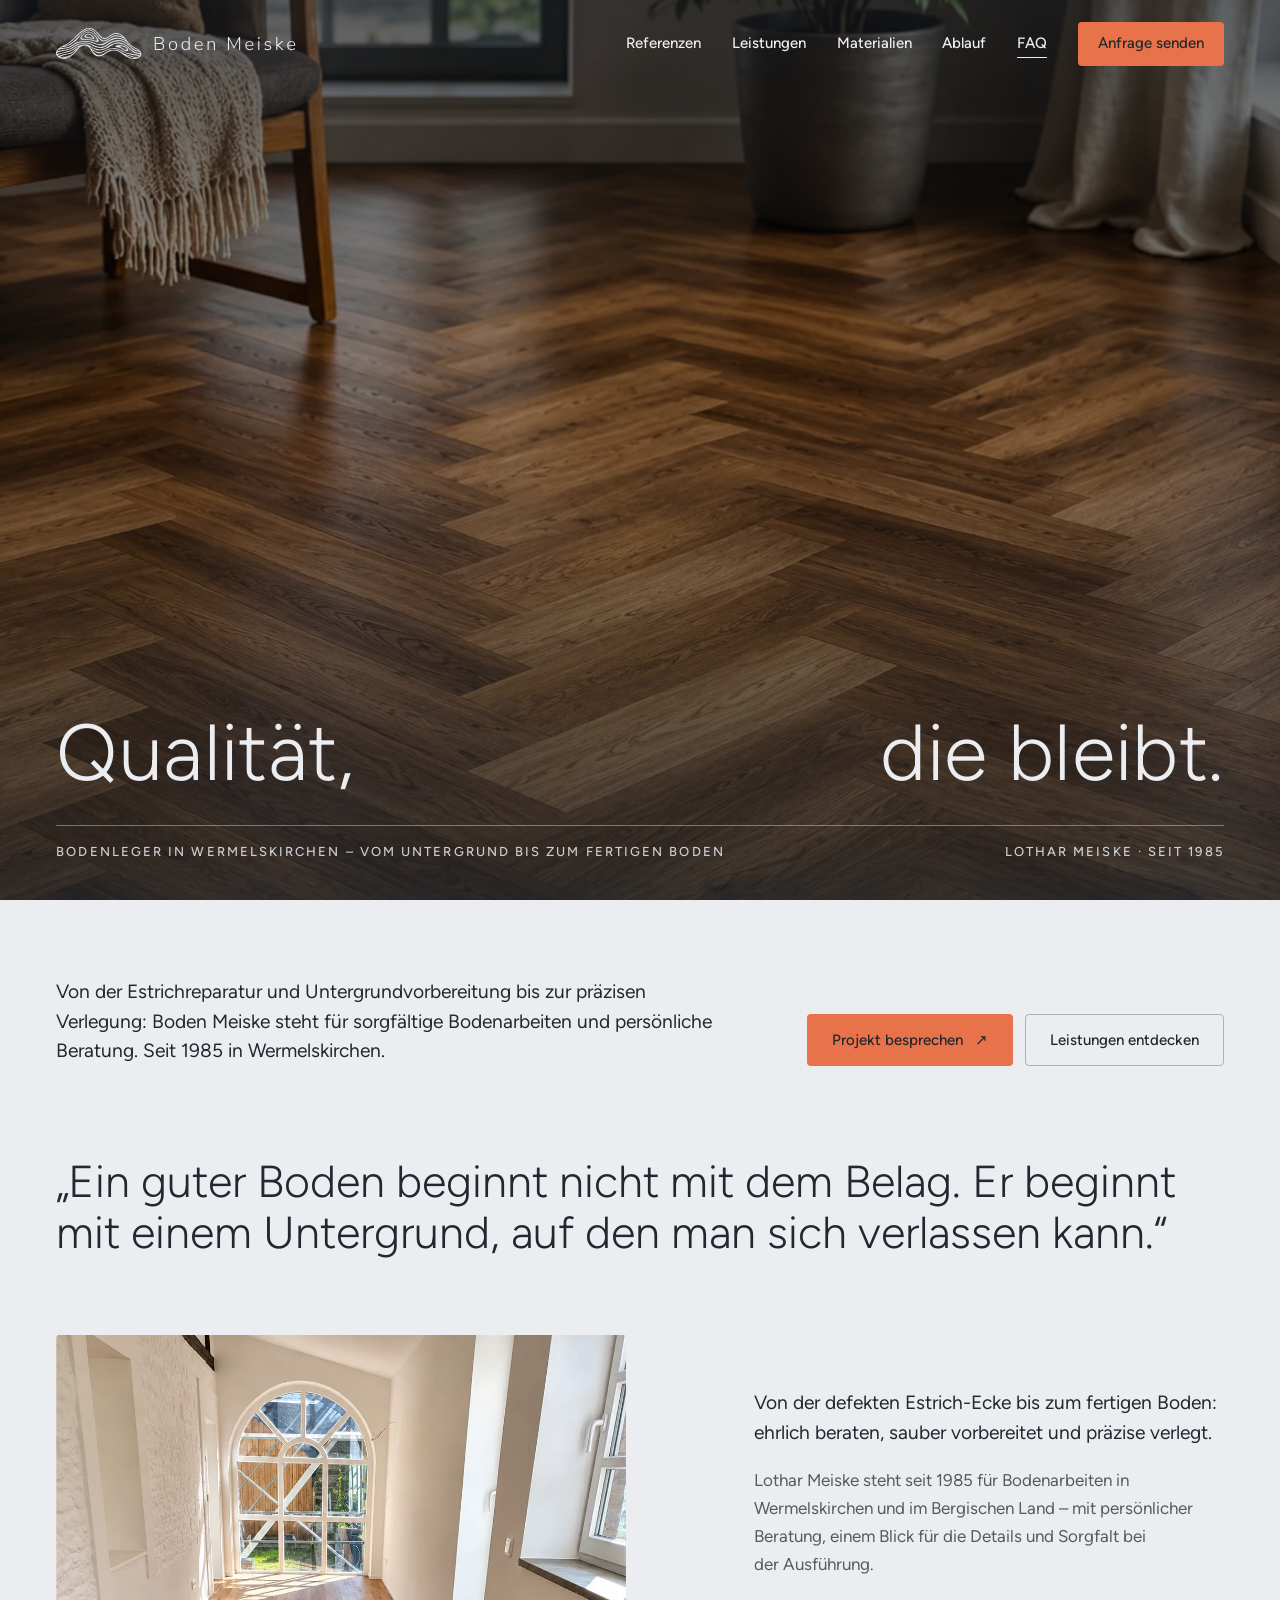
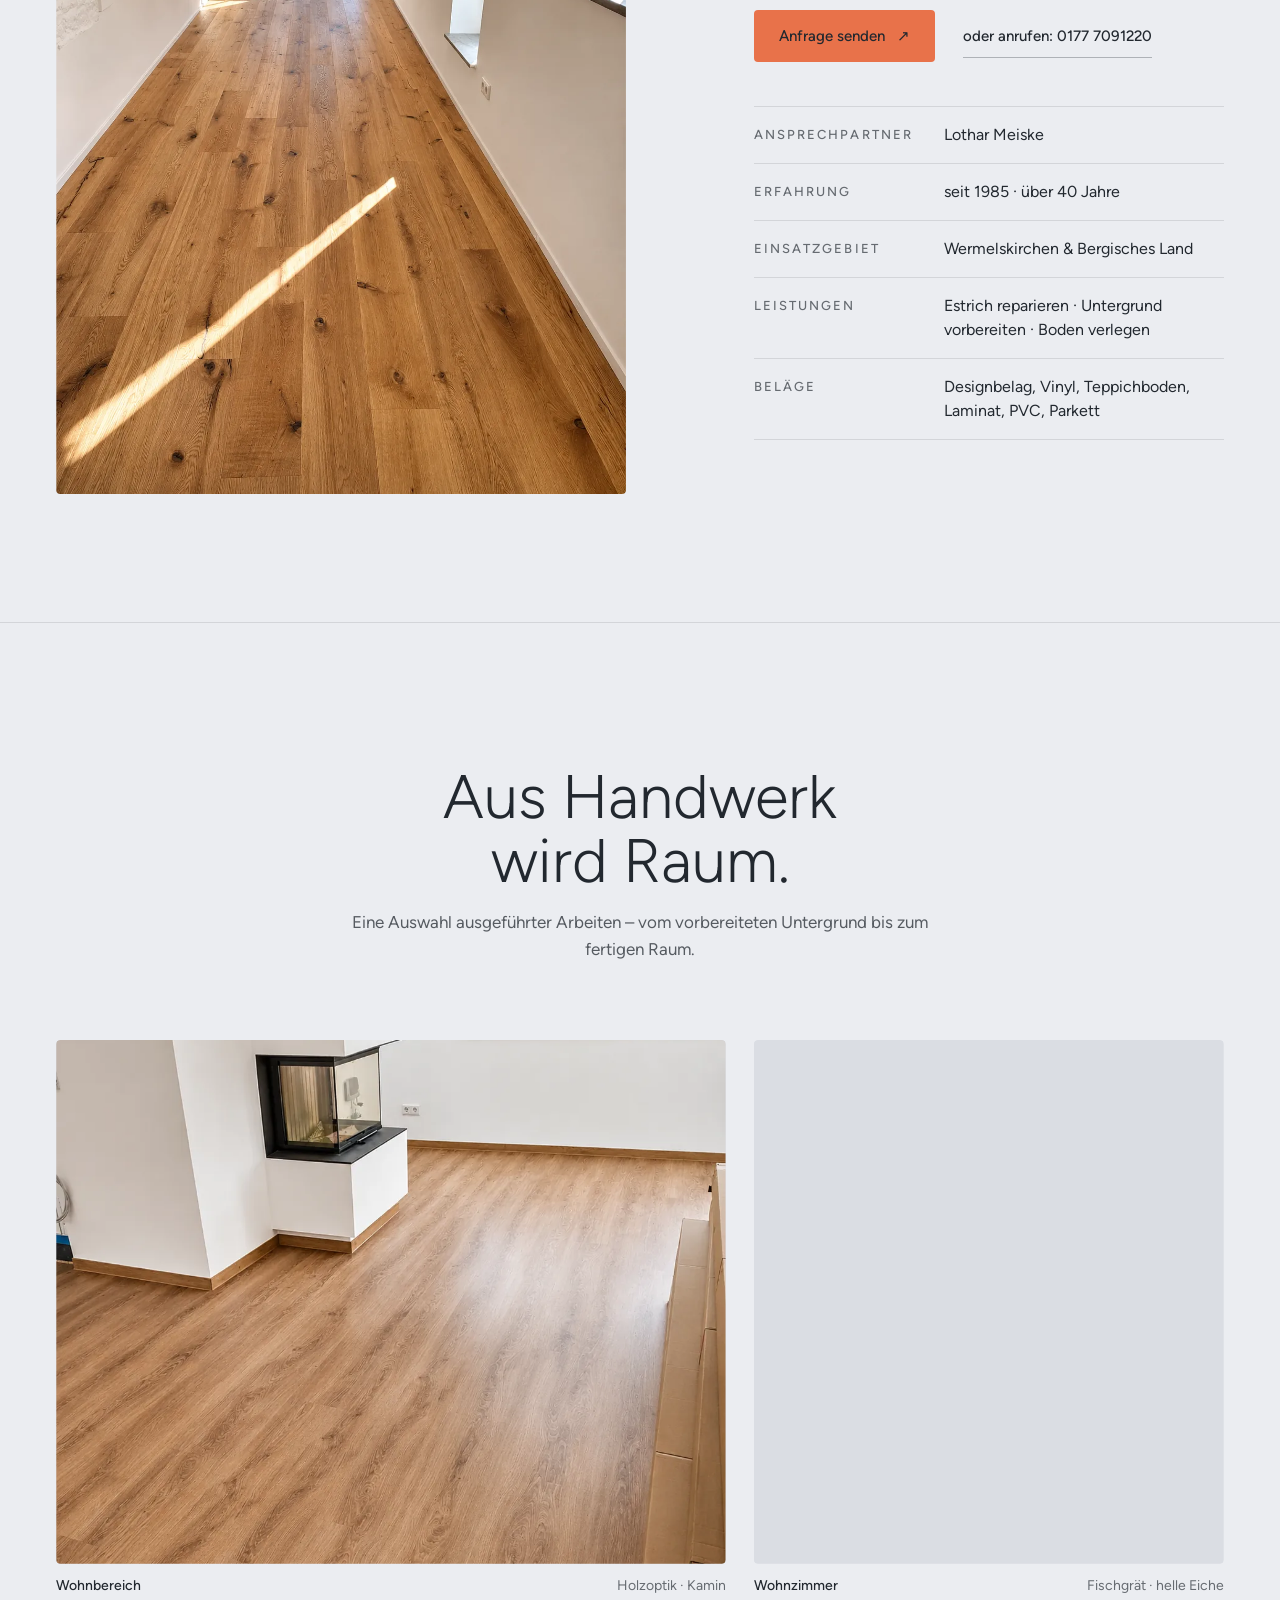
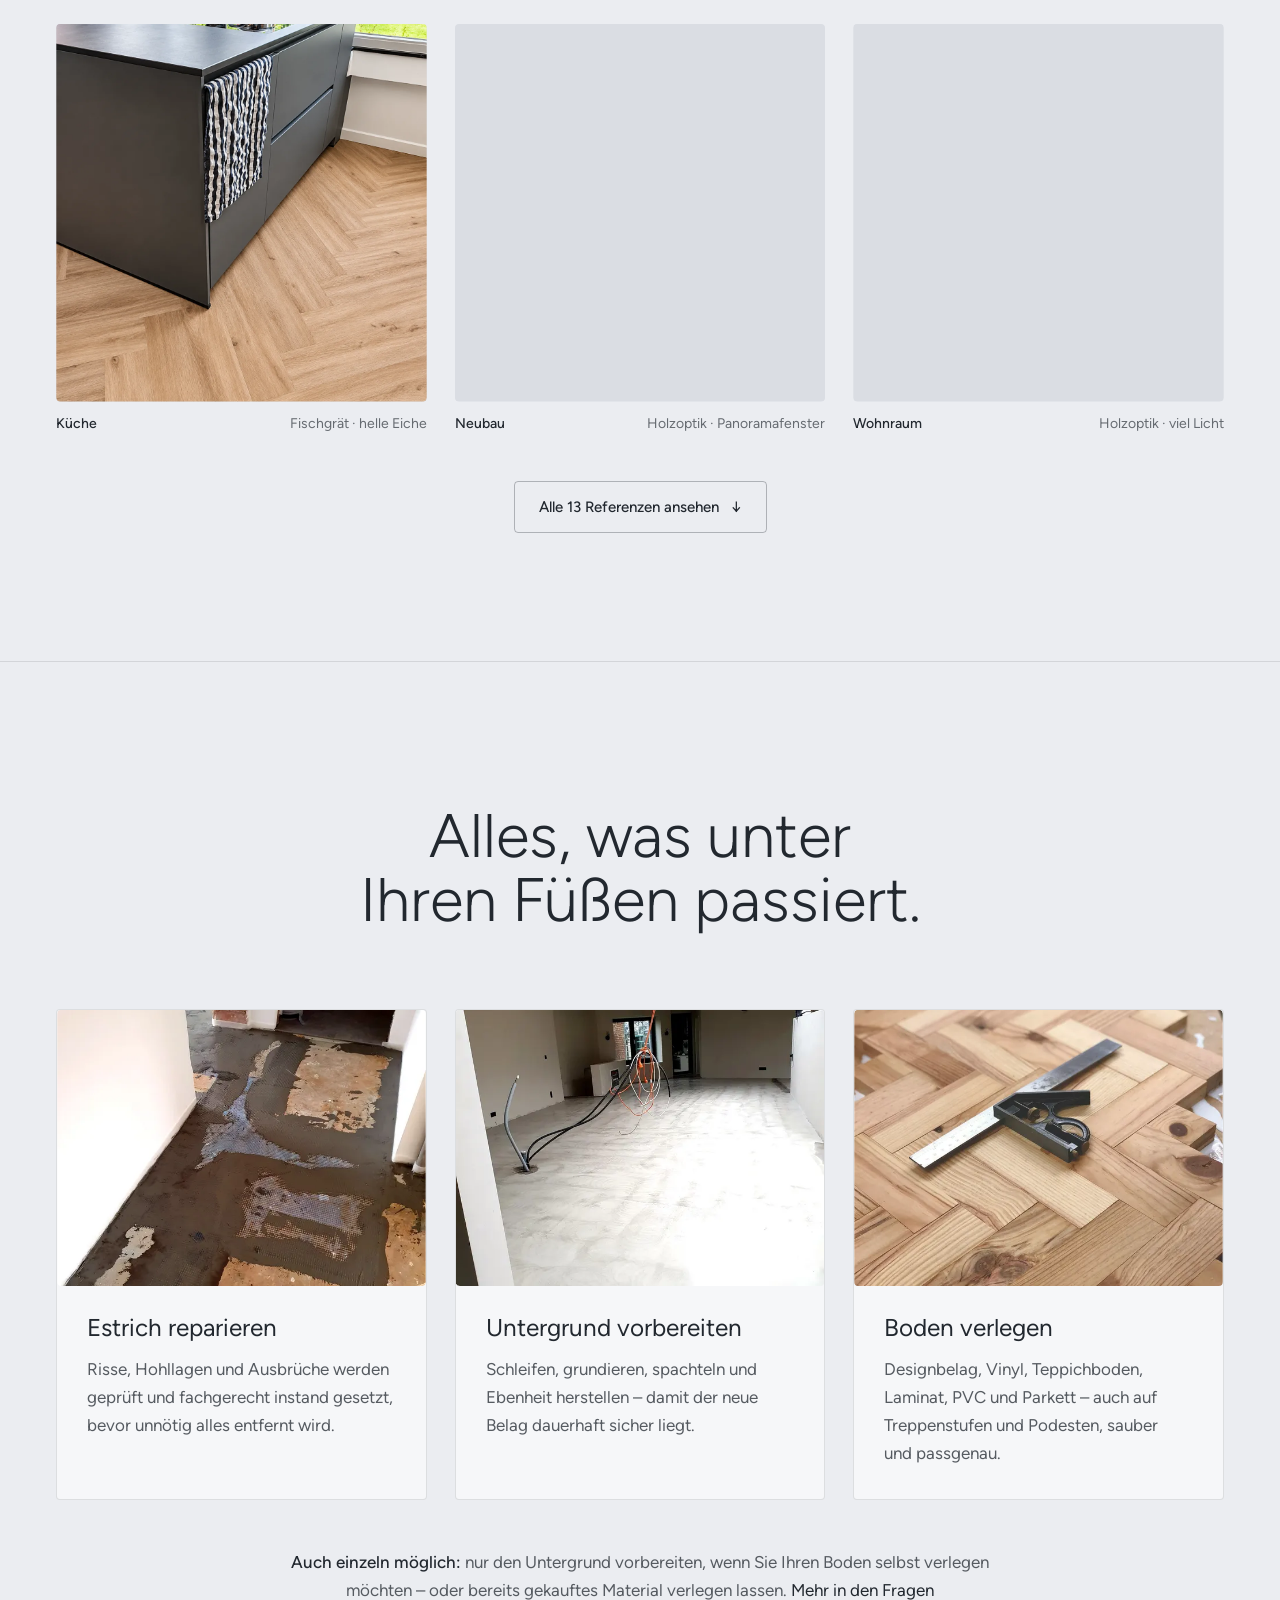
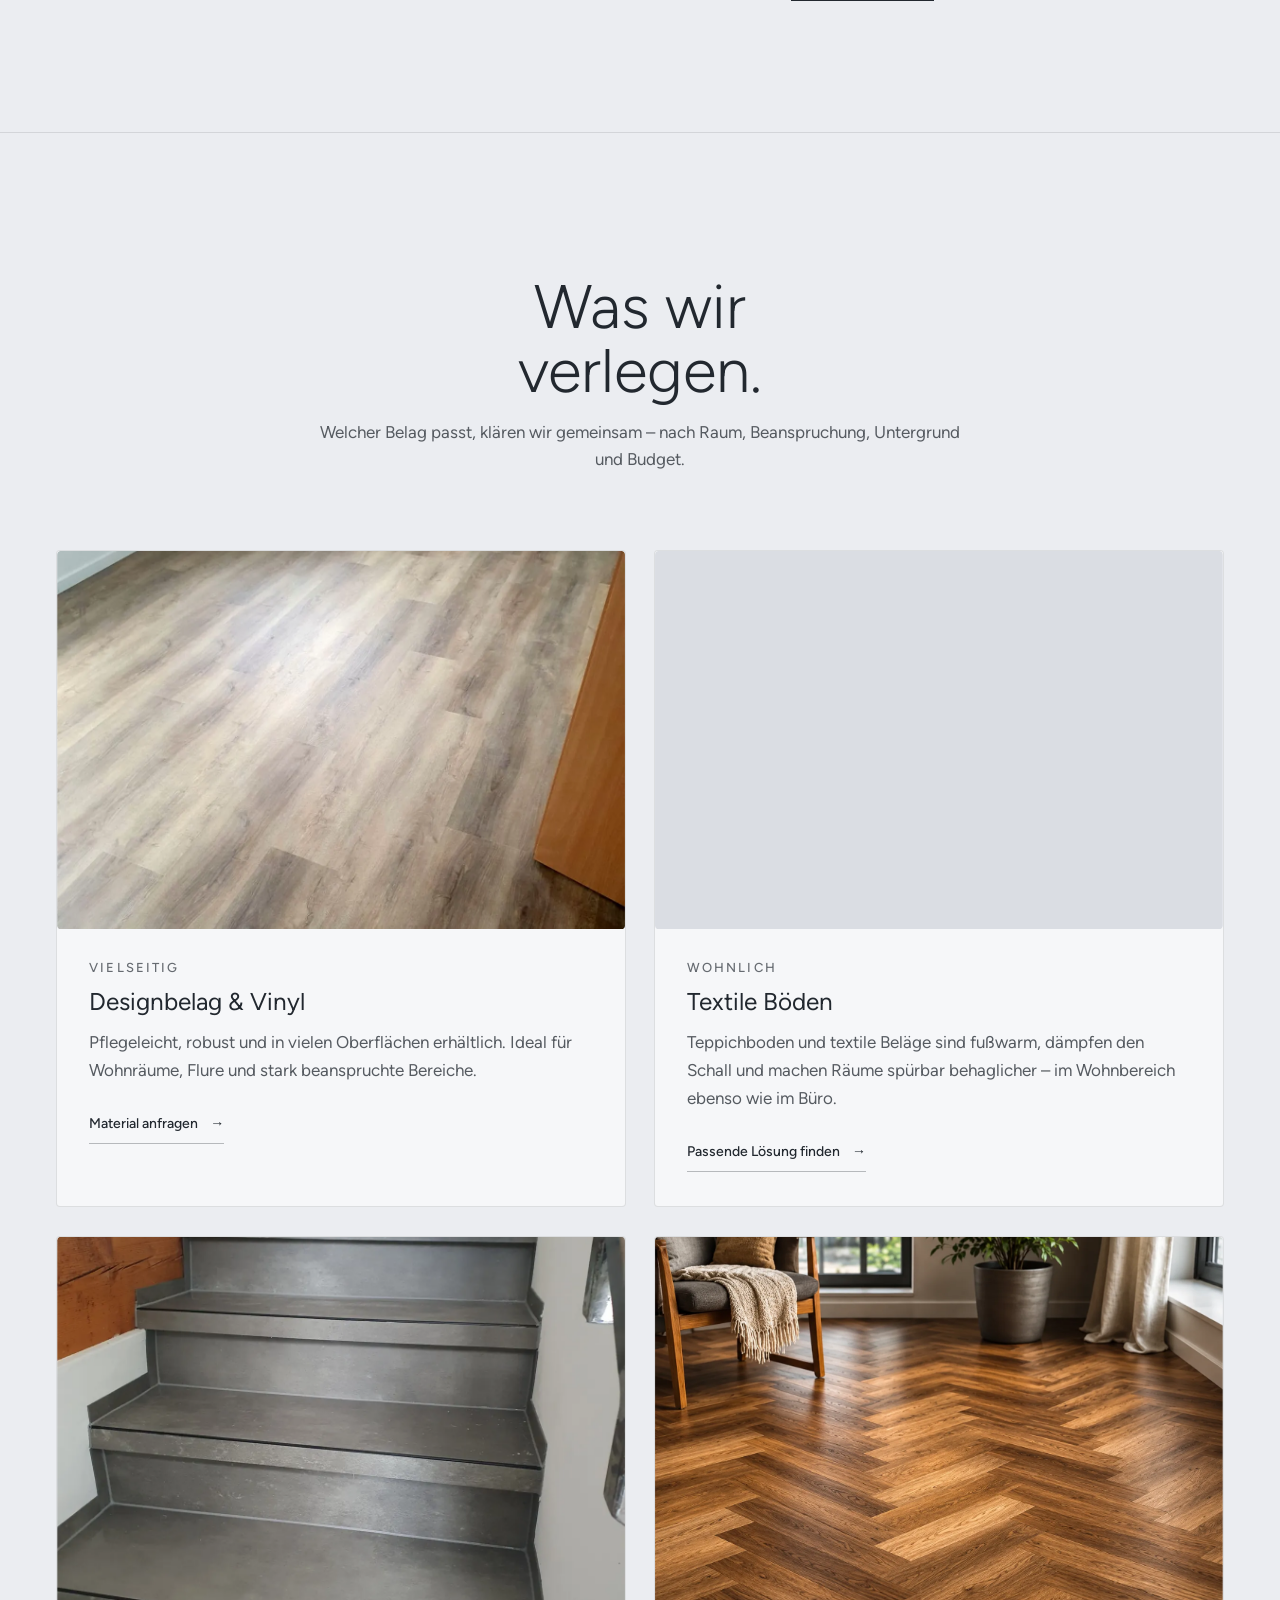
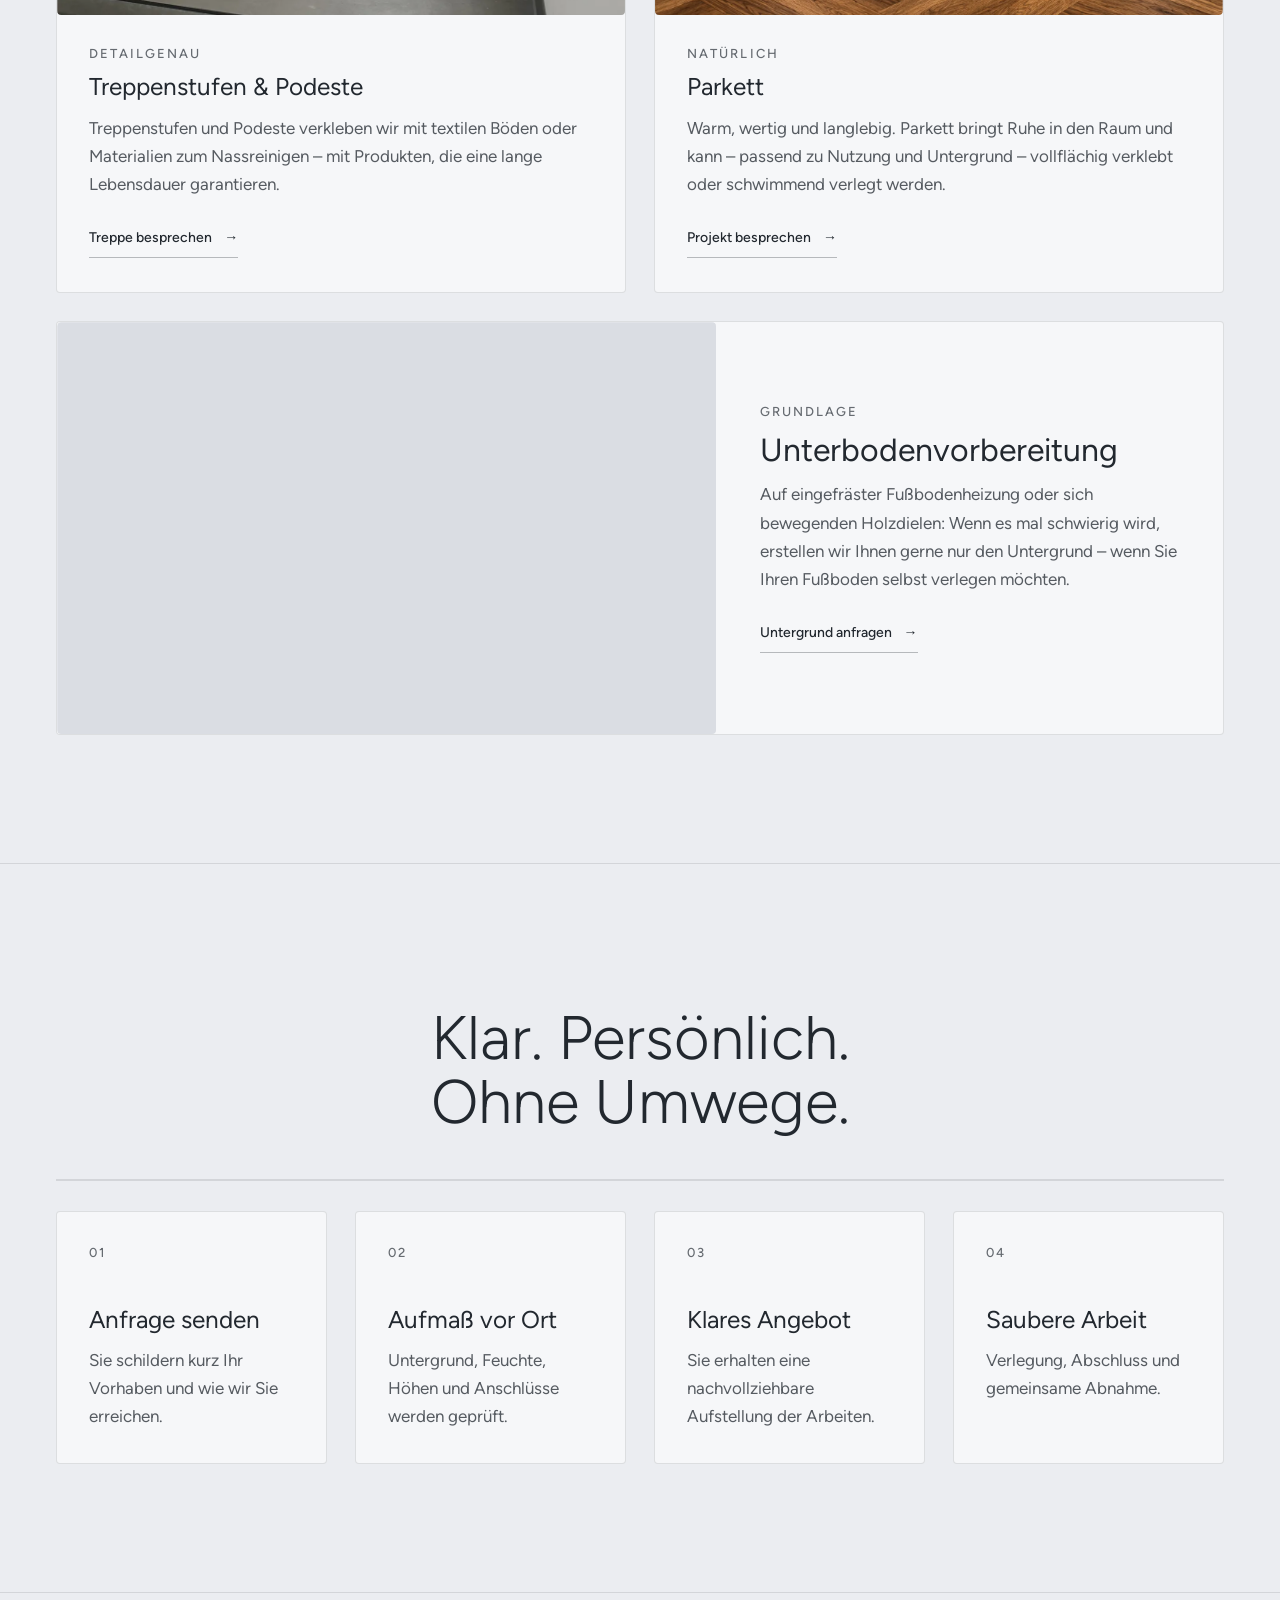
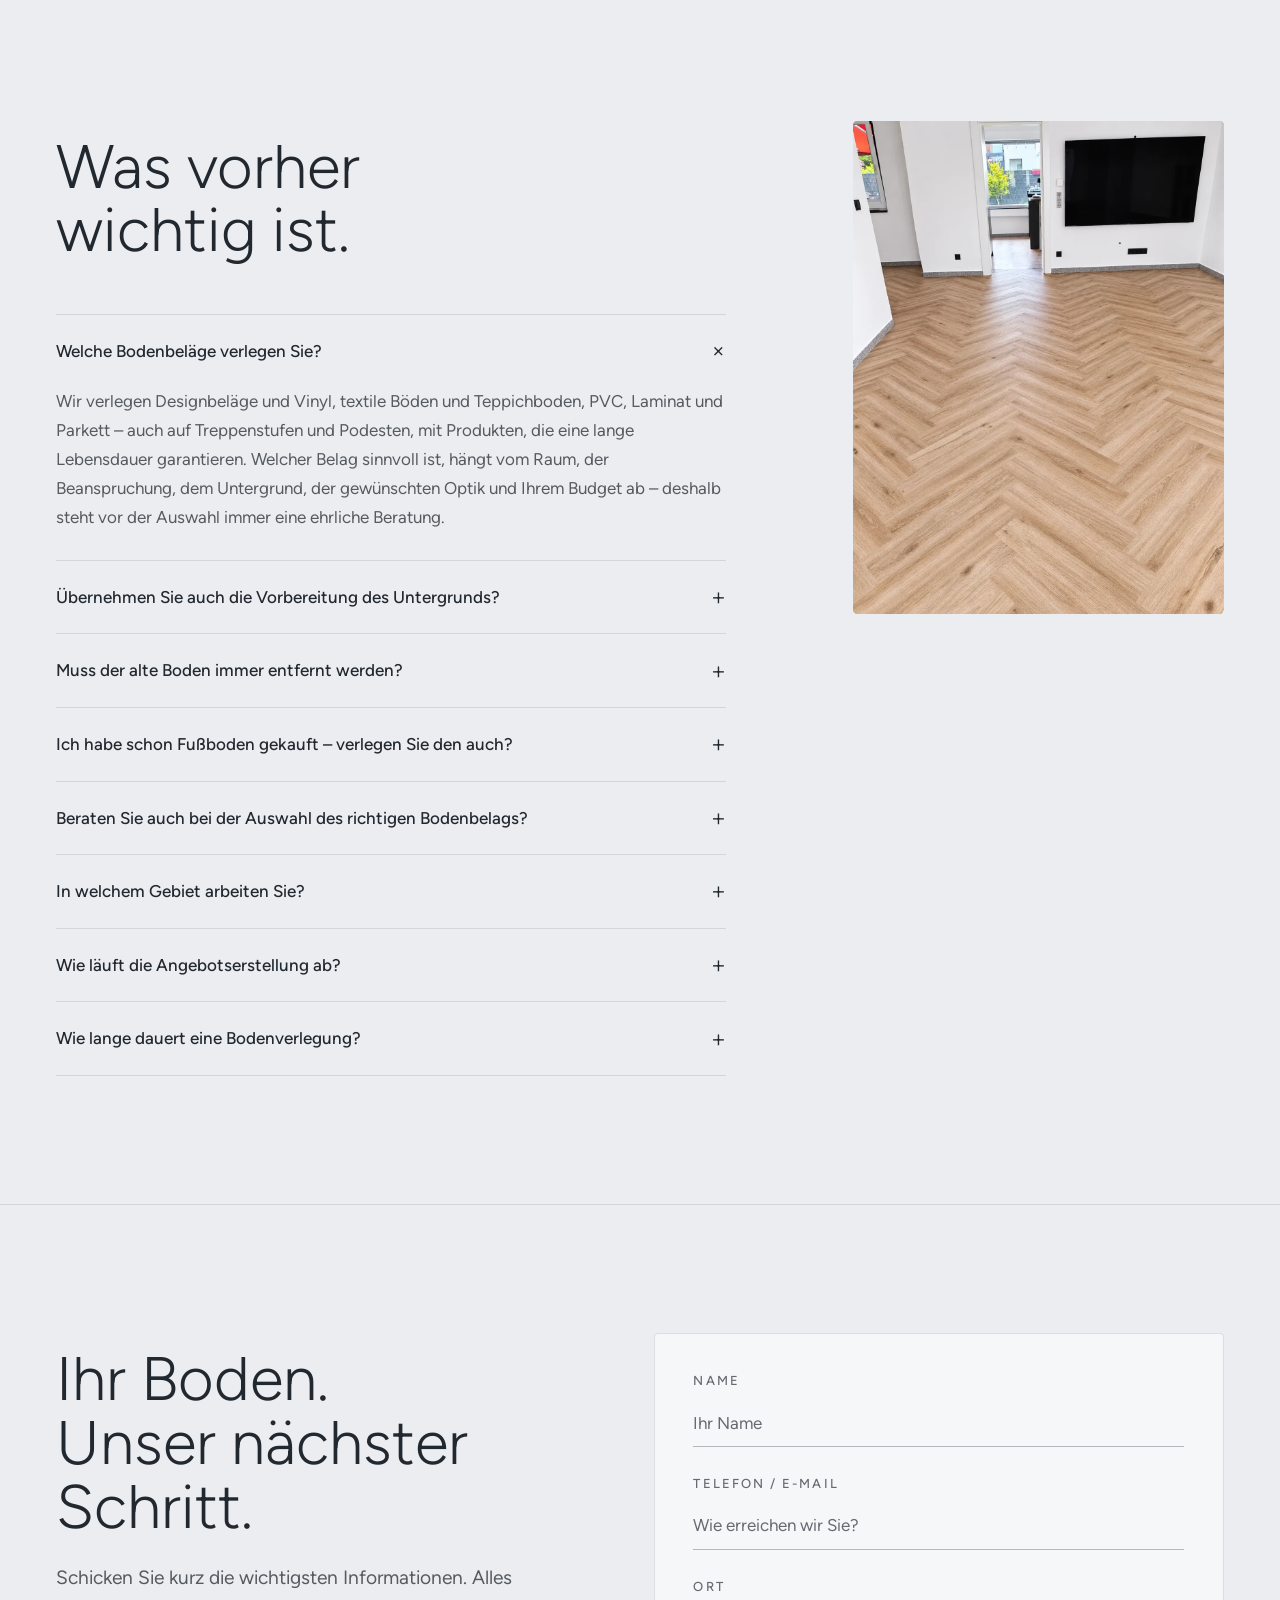
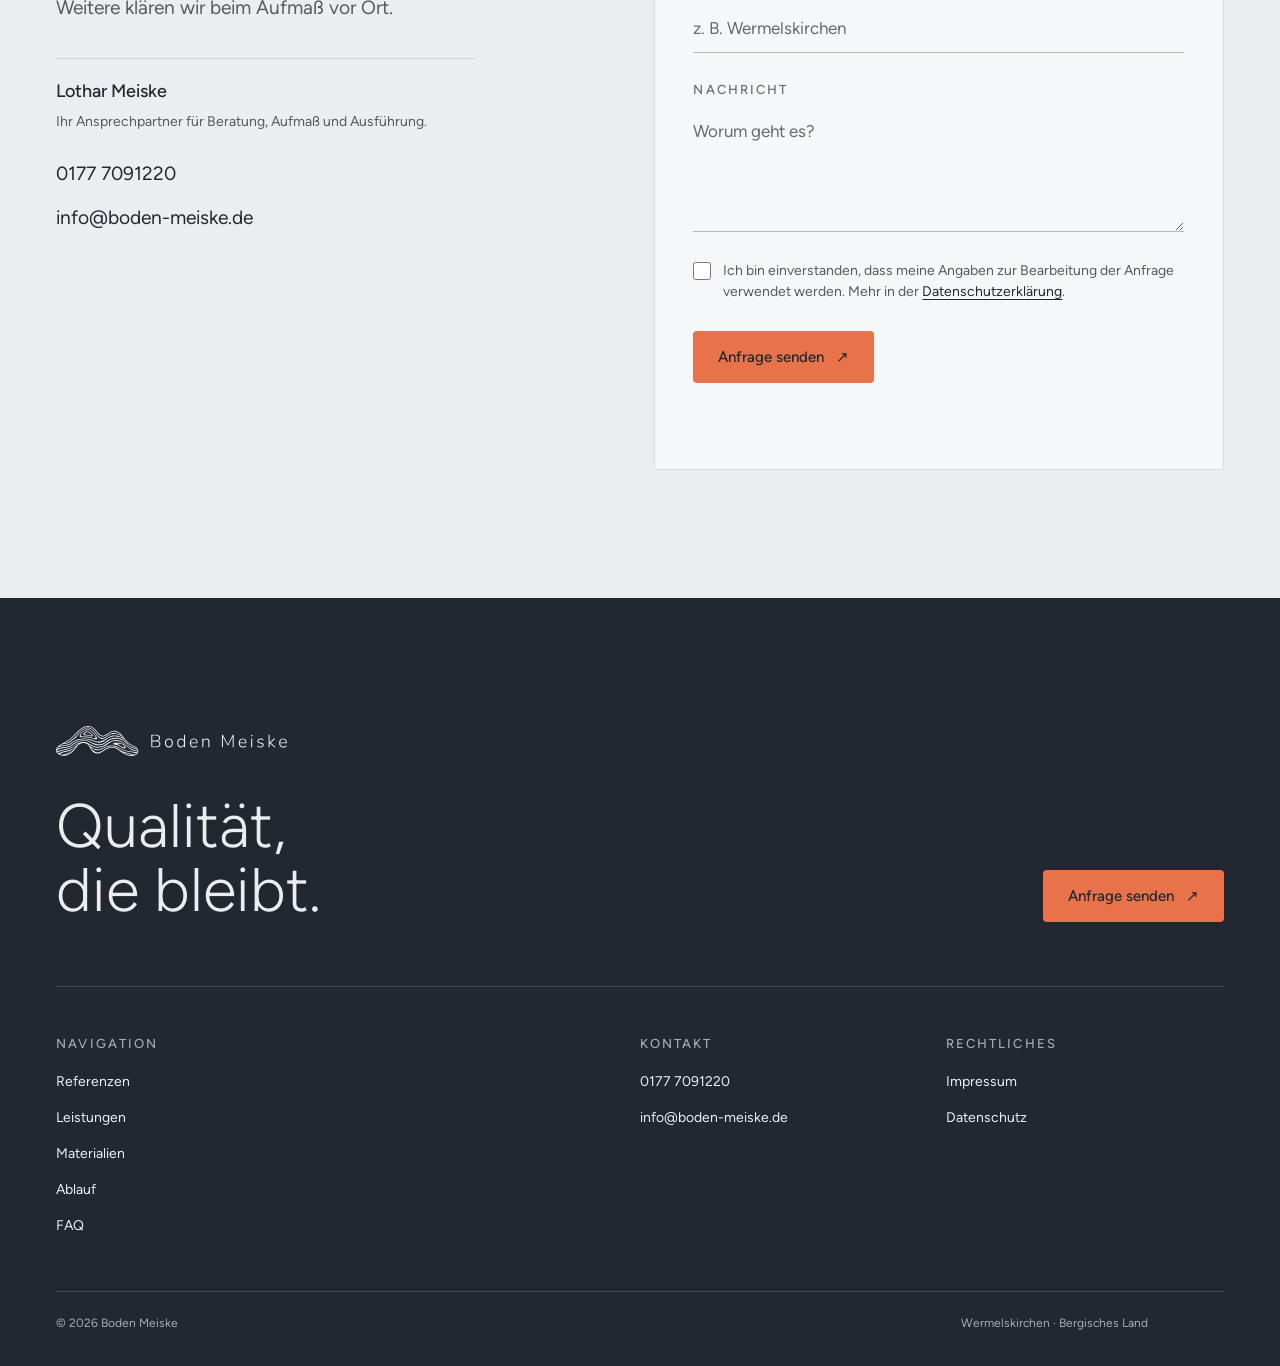
==== commit c1e98cd2: "v107: Motion 'Verlegen' – Sticky-Hero, Wort-Reveal mit Unschärfe, Bilddrift, Ablauf-Fortschritt; Kic" ====
--- a/index.html
+++ b/index.html
@@ -25,7 +25,7 @@
 <script type="application/ld+json">{"@context":"https://schema.org","@type":"HomeAndConstructionBusiness","name":"Boden Meiske","legalName":"Bodenleger Bergisch Land UG","description":"Bodenleger in Wermelskirchen: Estrichreparatur, Untergrundvorbereitung und Bodenverlegung im Bergischen Land.","url":"https://boden-meiske.de/","logo":"https://boden-meiske.de/assets/logos/icon-512.png","image":"https://boden-meiske.de/assets/og-image.jpg","telephone":"+49 177 7091220","email":"info@boden-meiske.de","foundingDate":"1985","address":{"@type":"PostalAddress","streetAddress":"Felsenbruch 6","addressLocality":"Wermelskirchen","postalCode":"42929","addressCountry":"DE"},"areaServed":[{"@type":"City","name":"Wermelskirchen"},{"@type":"AdministrativeArea","name":"Bergisches Land"}],"founder":{"@type":"Person","name":"Lothar Meiske","jobTitle":"Bodenleger"},"knowsAbout":["Estrichreparatur","Untergrundvorbereitung","Bodenverlegung","Designbelag","Vinyl","Teppichboden","Laminat","PVC","Parkett","Treppenstufen"],"hasOfferCatalog":{"@type":"OfferCatalog","name":"Leistungen","itemListElement":[{"@type":"Offer","itemOffered":{"@type":"Service","name":"Estrich reparieren"}},{"@type":"Offer","itemOffered":{"@type":"Service","name":"Untergrund vorbereiten"}},{"@type":"Offer","itemOffered":{"@type":"Service","name":"Boden verlegen"}}]}}</script>
 <script type="application/ld+json">{"@context":"https://schema.org","@type":"FAQPage","mainEntity":[{"@type":"Question","name":"Welche Bodenbeläge verlegen Sie?","acceptedAnswer":{"@type":"Answer","text":"Wir verlegen Designbeläge und Vinyl, textile Böden und Teppichboden, PVC, Laminat und Parkett – auch auf Treppenstufen und Podesten, mit Produkten, die eine lange Lebensdauer garantieren. Welcher Belag sinnvoll ist, hängt vom Raum, der Beanspruchung, dem Untergrund, der gewünschten Optik und Ihrem Budget ab – deshalb steht vor der Auswahl immer eine ehrliche Beratung."}},{"@type":"Question","name":"Übernehmen Sie auch die Vorbereitung des Untergrunds?","acceptedAnswer":{"@type":"Answer","text":"Ja, denn mit über 40 Jahren Erfahrung und den ausgewählten Produkten von Schönox werden auch bei schwierigsten Voraussetzungen hervorragende Ergebnisse für die Aufnahme der ausgewählten Oberböden erzielt. Ein Boden kann nur so gut sein wie der Untergrund darunter. Wir prüfen Estrich und vorhandene Flächen, reparieren schadhafte Stellen und übernehmen bei Bedarf Schleifen, Grundieren, Spachteln und das Herstellen einer ebenen, tragfähigen Verlegefläche."}},{"@type":"Question","name":"Muss der alte Boden immer entfernt werden?","acceptedAnswer":{"@type":"Answer","text":"Nein, nicht automatisch. Manche Altbeläge können erhalten, aufgearbeitet oder nach fachlicher Prüfung als geeignete Grundlage genutzt werden. Vor Ort beurteilen wir Zustand, Aufbau und Haftung und erklären Ihnen, welche Lösung technisch sinnvoll und wirtschaftlich vernünftig ist. Besonders das Entfernen des alten Bodenbelags erspart einiges an Kosten: Durch die nicht gewerbliche Entsorgung in Eigenleistung können Sie viel Geld sparen."}},{"@type":"Question","name":"Ich habe schon Fußboden gekauft – verlegen Sie den auch?","acceptedAnswer":{"@type":"Answer","text":"Gerne verlegen wir Ihnen das vorhandene Material oder stellen wir Ihnen nur den Untergrund her. Bitte sprechen Sie uns an."}},{"@type":"Question","name":"Beraten Sie auch bei der Auswahl des richtigen Bodenbelags?","acceptedAnswer":{"@type":"Answer","text":"Ja. Wir erläutern Ihnen die Unterschiede bei Pflege, Haltbarkeit, Raumwirkung, Feuchtebeständigkeit und Fußbodenheizung. Dabei empfehlen wir nicht das teuerste Material, sondern den Boden, der langfristig zu Ihrem Raum und Ihrem Alltag passt."}},{"@type":"Question","name":"In welchem Gebiet arbeiten Sie?","acceptedAnswer":{"@type":"Answer","text":"Unser Schwerpunkt liegt in Wermelskirchen und im Bergischen Land. Je nach Umfang und Entfernung übernehmen wir auch Projekte in den angrenzenden Regionen. Einsatzort und Projektgröße klären wir am besten kurz telefonisch."}},{"@type":"Question","name":"Wie läuft die Angebotserstellung ab?","acceptedAnswer":{"@type":"Answer","text":"Nach einer ersten Abstimmung vereinbaren wir in der Regel einen Termin zum Aufmaß. Dabei prüfen wir Flächen, Übergänge und Untergrund und besprechen die gewünschten Leistungen. Anschließend erhalten Sie ein nachvollziehbares Angebot mit den vorgesehenen Arbeiten und Materialien."}},{"@type":"Question","name":"Wie lange dauert eine Bodenverlegung?","acceptedAnswer":{"@type":"Answer","text":"Das hängt von Fläche, Belag und Untergrund ab. Eine reine Verlegung kann oft zügig erfolgen; Reparaturen, Spachtelarbeiten, Trocknungszeiten oder aufwendige Verlegemuster benötigen mehr Zeit. Nach dem Aufmaß können wir den Ablauf realistisch einschätzen und mit Ihnen abstimmen."}}]}</script>
 <script>document.documentElement.classList.add('js')</script>
-<link rel="stylesheet" href="./css/site.css?v=106">
+<link rel="stylesheet" href="./css/site.css?v=107">
 </head>
 <body>
 <a class="skip-link" href="#top">Zum Inhalt springen</a>
@@ -72,7 +72,7 @@
 </section>
 
 <section class="gallery-section section" id="referenzen">
-  <div class="section-head reveal"><div><span class="eyebrow">Referenzen</span><h2>Aus Handwerk <br>wird Raum.</h2></div><p class="section-note">Eine Auswahl ausgeführter Arbeiten – vom vorbereiteten Untergrund bis zum fertigen Raum.</p></div>
+  <div class="section-head reveal"><div><h2>Aus Handwerk <br>wird Raum.</h2></div><p class="section-note">Eine Auswahl ausgeführter Arbeiten – vom vorbereiteten Untergrund bis zum fertigen Raum.</p></div>
   <div class="ref-grid" data-refs>
     <figure class="ref ref-l"><button class="ref-open" type="button" data-ref="0" aria-label="Wohnbereich vergrößern"><img src="./assets/photos/gallery/ref_nas01.webp" width="1086" height="1448" loading="lazy" decoding="async" alt="Wohnbereich mit Holzboden und Kamin"></button><figcaption><b>Wohnbereich</b><span>Holzoptik · Kamin</span></figcaption></figure>
     <figure class="ref ref-p"><button class="ref-open" type="button" data-ref="1" aria-label="Wohnzimmer vergrößern"><img src="./assets/photos/gallery/ref_nas02.webp" width="1086" height="1448" loading="lazy" decoding="async" alt="Modernes Wohnzimmer mit Fischgrätboden in heller Eiche"></button><figcaption><b>Wohnzimmer</b><span>Fischgrät · helle Eiche</span></figcaption></figure>
@@ -93,17 +93,17 @@
 </section>
 
 <section class="services section" id="leistungen">
-  <div class="section-head reveal"><div><span class="eyebrow">Leistungen</span><h2>Alles, was unter <br>Ihren Füßen passiert.</h2></div></div>
+  <div class="section-head reveal"><div><h2>Alles, was unter <br>Ihren Füßen passiert.</h2></div></div>
   <div class="service-lines">
-    <article class="reveal"><span>01</span><h3>Estrich reparieren</h3><p>Risse, Hohllagen und Ausbrüche werden geprüft und fachgerecht instand gesetzt, bevor unnötig alles entfernt wird.</p><img class="service-thumb" src="./assets/photos/services/estrich.webp" alt="" width="640" height="480" loading="lazy" decoding="async"></article>
-    <article class="reveal"><span>02</span><h3>Untergrund vorbereiten</h3><p>Schleifen, grundieren, spachteln und Ebenheit herstellen – damit der neue Belag dauerhaft sicher liegt.</p><img class="service-thumb" src="./assets/photos/services/untergrund.webp" alt="" width="640" height="480" loading="lazy" decoding="async"></article>
-    <article class="reveal"><span>03</span><h3>Boden verlegen</h3><p>Designbelag, Vinyl, Teppichboden, Laminat, PVC und Parkett – auch auf Treppenstufen und Podesten, sauber und passgenau.</p><img class="service-thumb" src="./assets/photos/services/verlegen.webp" alt="" width="640" height="480" loading="lazy" decoding="async"></article>
+    <article class="reveal"><h3>Estrich reparieren</h3><p>Risse, Hohllagen und Ausbrüche werden geprüft und fachgerecht instand gesetzt, bevor unnötig alles entfernt wird.</p><img class="service-thumb" src="./assets/photos/services/estrich.webp" alt="" width="640" height="480" loading="lazy" decoding="async"></article>
+    <article class="reveal"><h3>Untergrund vorbereiten</h3><p>Schleifen, grundieren, spachteln und Ebenheit herstellen – damit der neue Belag dauerhaft sicher liegt.</p><img class="service-thumb" src="./assets/photos/services/untergrund.webp" alt="" width="640" height="480" loading="lazy" decoding="async"></article>
+    <article class="reveal"><h3>Boden verlegen</h3><p>Designbelag, Vinyl, Teppichboden, Laminat, PVC und Parkett – auch auf Treppenstufen und Podesten, sauber und passgenau.</p><img class="service-thumb" src="./assets/photos/services/verlegen.webp" alt="" width="640" height="480" loading="lazy" decoding="async"></article>
   </div>
   <p class="services-also"><b>Auch einzeln möglich:</b> nur den Untergrund vorbereiten, wenn Sie Ihren Boden selbst verlegen möchten – oder bereits gekauftes Material verlegen lassen. <a href="#faq">Mehr in den Fragen</a></p>
 </section>
 
 <section class="materials section" id="materialien">
-  <div class="section-head reveal"><div><span class="eyebrow">Materialien</span><h2>Was wir <br>verlegen.</h2></div><p class="section-note">Welcher Belag passt, klären wir gemeinsam – nach Raum, Beanspruchung, Untergrund und Budget.</p></div>
+  <div class="section-head reveal"><div><h2>Was wir <br>verlegen.</h2></div><p class="section-note">Welcher Belag passt, klären wir gemeinsam – nach Raum, Beanspruchung, Untergrund und Budget.</p></div>
   <div class="mat-list">
     <article class="mat reveal"><div class="mat-media"><img src="./assets/photos/real/designbelag-holzoptik.webp" width="1200" height="1600" loading="lazy" decoding="async" alt="Designbelag in Holzoptik in einem Wohnraum"></div><div class="mat-copy"><span class="mat-tag">Vielseitig</span><h3>Designbelag & Vinyl</h3><p>Pflegeleicht, robust und in vielen Oberflächen erhältlich. Ideal für Wohnräume, Flure und stark beanspruchte Bereiche.</p><a href="#kontakt" data-topic="Designbelag & Vinyl">Material anfragen <span aria-hidden="true">→</span></a></div></article>
     <article class="mat reveal"><div class="mat-media"><img src="./assets/photos/materials/textil.webp" width="1200" height="900" loading="lazy" decoding="async" alt="Blauer Teppichboden in einem hellen Wohnraum"></div><div class="mat-copy"><span class="mat-tag">Wohnlich</span><h3>Textile Böden</h3><p>Teppichboden und textile Beläge sind fußwarm, dämpfen den Schall und machen Räume spürbar behaglicher – im Wohnbereich ebenso wie im Büro.</p><a href="#kontakt" data-topic="Textile Böden">Passende Lösung finden <span aria-hidden="true">→</span></a></div></article>
@@ -114,14 +114,14 @@
 </section>
 
 <section class="process section" id="ablauf">
-  <div class="section-head reveal"><div><span class="eyebrow">Ablauf</span><h2>Klar. Persönlich. <br>Ohne Umwege.</h2></div></div>
+  <div class="section-head reveal"><div><h2>Klar. Persönlich. <br>Ohne Umwege.</h2></div></div>
   <div class="steps">
     <article><b>01</b><h3>Anfrage senden</h3><p>Sie schildern kurz Ihr Vorhaben und wie wir Sie erreichen.</p></article><article><b>02</b><h3>Aufmaß vor Ort</h3><p>Untergrund, Feuchte, Höhen und Anschlüsse werden geprüft.</p></article><article><b>03</b><h3>Klares Angebot</h3><p>Sie erhalten eine nachvollziehbare Aufstellung der Arbeiten.</p></article><article><b>04</b><h3>Saubere Arbeit</h3><p>Verlegung, Abschluss und gemeinsame Abnahme.</p></article>
   </div>
 </section>
 
 <section class="faq section" id="faq">
-  <div class="faq-main reveal"><span class="eyebrow">FAQ</span><h2>Was vorher <br>wichtig ist.</h2><div class="accordion">
+  <div class="faq-main reveal"><h2>Was vorher <br>wichtig ist.</h2><div class="accordion">
     <details open><summary>Welche Bodenbeläge verlegen Sie?<i>+</i></summary><p>Wir verlegen Designbeläge und Vinyl, textile Böden und Teppichboden, PVC, Laminat und Parkett – auch auf Treppenstufen und Podesten, mit Produkten, die eine lange Lebensdauer garantieren. Welcher Belag sinnvoll ist, hängt vom Raum, der Beanspruchung, dem Untergrund, der gewünschten Optik und Ihrem Budget ab – deshalb steht vor der Auswahl immer eine ehrliche Beratung.</p></details>
     <details><summary>Übernehmen Sie auch die Vorbereitung des Untergrunds?<i>+</i></summary><p>Ja, denn mit über 40 Jahren Erfahrung und den ausgewählten Produkten von Schönox werden auch bei schwierigsten Voraussetzungen hervorragende Ergebnisse für die Aufnahme der ausgewählten Oberböden erzielt. Ein Boden kann nur so gut sein wie der Untergrund darunter. Wir prüfen Estrich und vorhandene Flächen, reparieren schadhafte Stellen und übernehmen bei Bedarf Schleifen, Grundieren, Spachteln und das Herstellen einer ebenen, tragfähigen Verlegefläche.</p></details>
     <details><summary>Muss der alte Boden immer entfernt werden?<i>+</i></summary><p>Nein, nicht automatisch. Manche Altbeläge können erhalten, aufgearbeitet oder nach fachlicher Prüfung als geeignete Grundlage genutzt werden. Vor Ort beurteilen wir Zustand, Aufbau und Haftung und erklären Ihnen, welche Lösung technisch sinnvoll und wirtschaftlich vernünftig ist. Besonders das Entfernen des alten Bodenbelags erspart einiges an Kosten: Durch die nicht gewerbliche Entsorgung in Eigenleistung können Sie viel Geld sparen.</p></details>
@@ -135,7 +135,7 @@
 </section>
 
 <section class="contact section" id="kontakt">
-  <div class="contact-copy reveal"><span class="eyebrow">Kontakt</span><h2>Ihr Boden. <br>Unser nächster Schritt.</h2><p>Schicken Sie kurz die wichtigsten Informationen. Alles Weitere klären wir beim Aufmaß vor Ort.</p><div class="contact-person"><b>Lothar Meiske</b><span>Ihr Ansprechpartner für Beratung, Aufmaß und Ausführung.</span></div><div class="contact-links"><a href="tel:+491777091220">0177 7091220</a><a href="mailto:info@boden-meiske.de">info@boden-meiske.de</a></div></div>
+  <div class="contact-copy reveal"><h2>Ihr Boden. <br>Unser nächster Schritt.</h2><p>Schicken Sie kurz die wichtigsten Informationen. Alles Weitere klären wir beim Aufmaß vor Ort.</p><div class="contact-person"><b>Lothar Meiske</b><span>Ihr Ansprechpartner für Beratung, Aufmaß und Ausführung.</span></div><div class="contact-links"><a href="tel:+491777091220">0177 7091220</a><a href="mailto:info@boden-meiske.de">info@boden-meiske.de</a></div></div>
   <form class="contact-form" action="mailto:info@boden-meiske.de" method="post" data-endpoint="" novalidate>
     <label>Name<input type="text" name="name" autocomplete="name" placeholder="Ihr Name" required></label><label>Telefon / E-Mail<input type="text" name="kontakt" autocomplete="on" placeholder="Wie erreichen wir Sie?" required></label><label>Ort<input type="text" name="ort" autocomplete="address-level2" placeholder="z. B. Wermelskirchen"></label><label>Nachricht<textarea name="nachricht" rows="4" placeholder="Worum geht es?" required></textarea></label><label class="consent"><input type="checkbox" name="datenschutz" required><span>Ich bin einverstanden, dass meine Angaben zur Bearbeitung der Anfrage verwendet werden. Mehr in der <a href="./datenschutz.html">Datenschutzerklärung</a>.</span></label><input type="text" name="_gotcha" tabindex="-1" autocomplete="off" class="hp" aria-hidden="true"><button class="button button-primary" type="submit">Anfrage senden <span aria-hidden="true">↗</span></button><p class="form-status" role="status" aria-live="polite"></p>
   </form>
@@ -149,5 +149,5 @@
 </footer>
 <a class="call-fab" href="tel:+491777091220"><svg aria-hidden="true" viewBox="0 0 24 24" width="18" height="18" fill="none" stroke="currentColor" stroke-width="1.8" stroke-linecap="round" stroke-linejoin="round"><path d="M5 4h4l2 5-2.5 1.5a11 11 0 0 0 5 5L15 13l5 2v4a2 2 0 0 1-2 2A16 16 0 0 1 3 6a2 2 0 0 1 2-2"/></svg> Anrufen</a>
 <button class="back-to-top" type="button" aria-label="Zurück zum Seitenanfang" title="Nach oben">↑</button>
-<script src="./js/site.js?v=101"></script>
+<script src="./js/site.js?v=107"></script>
 </body></html>
--- a/css/site.css
+++ b/css/site.css
@@ -1,4 +1,4 @@
-/* Boden Meiske – Stylesheet v106 (Relaunch, neu aufgesetzt)
+/* Boden Meiske – Stylesheet v107 (Relaunch, neu aufgesetzt)
    Aufbau: 1 Tokens · 2 Basis · 3 Layout · 4 Bausteine · 5 Header · 6 Hero · 7 Sektionen · 8 Footer · 9 Motion · 10 Medienabfragen
    Regeln: eine Schriftfamilie (Figtree: 300 Display · 400 Text · 500 UI), 4px-Ecken, eine Easing-Kurve, drei Dauern. */
 
@@ -80,12 +80,13 @@
 /* 3 Layout: Sektion, Inhaltsbreite, 12-Spalten-Raster */
 /* Seitenränder wachsen ab der Maximalbreite mit, damit Raster und Inhalt nie breiter als --max werden */
 :root{--edge:max(var(--pad),calc((100vw - var(--max)) / 2))}
-.section{padding:var(--space-section) var(--edge);border-top:1px solid var(--line)}
+.section{position:relative;z-index:1;background:var(--bg);padding:var(--space-section) var(--edge);border-top:1px solid var(--line)}
+/* Erste Fläche legt sich wie eine Diele über den stehenden Hero */
+.intro.section{border-top:0;box-shadow:0 -24px 48px -16px rgba(34,40,47,.35)}
 .grid-12,.intro-grid,.faq,.contact{display:grid;grid-template-columns:repeat(12,minmax(0,1fr));column-gap:var(--gap)}
 
 /* 4 Bausteine */
-.eyebrow,.mat-tag,.facts dt,.contact-form label,.footer-grid h3,.service-lines article>span,.steps b,.hero-meta{font-size:var(--fs-label);font-weight:500;line-height:1.4;letter-spacing:var(--track-label);text-transform:uppercase}
-.eyebrow{display:block;color:var(--ink-3)}
+.mat-tag,.facts dt,.contact-form label,.footer-grid h3,.steps b,.hero-meta{font-size:var(--fs-label);font-weight:500;line-height:1.4;letter-spacing:var(--track-label);text-transform:uppercase}
 
 .section-head{display:flex;flex-direction:column;align-items:center;gap:16px;max-width:900px;margin:0 auto var(--space-head);text-align:center}
 .section-head>div{display:flex;flex-direction:column;align-items:center}
@@ -132,10 +133,11 @@
 .scroll-progress{position:fixed;z-index:210;inset:0 0 auto;height:3px;background:var(--accent);transform-origin:left;scale:var(--p,0) 1;pointer-events:none}
 
 /* 6 Hero */
-.hero{position:relative;isolation:isolate;display:flex;align-items:flex-end;min-height:100svh;overflow:hidden;background:var(--steel);color:var(--light)}
+.hero{position:sticky;top:0;isolation:isolate;display:flex;align-items:flex-end;min-height:100svh;overflow:hidden;background:var(--steel);color:var(--light)}
 .hero-bg{position:absolute;inset:0;z-index:-2;width:100%;height:100%;object-fit:cover;object-position:45% 88%;filter:brightness(.55);translate:0 var(--hero-shift,0);animation:heroFade 1.2s var(--ease) both,heroZoom 10s ease-in-out infinite alternate both}
 .hero::after{content:"";position:absolute;inset:0;z-index:-1;pointer-events:none;background:linear-gradient(180deg,rgba(34,40,47,.45) 0%,rgba(34,40,47,.06) 26%,rgba(34,40,47,0) 46%,rgba(34,40,47,.62) 100%)}
-.hero-body{width:100%;padding:calc(var(--header-h) + 48px) var(--edge) clamp(24px,3vw,40px)}
+.hero::before{content:"";position:absolute;inset:0;z-index:-1;pointer-events:none;background:var(--steel);opacity:calc(var(--hero-p,0) * .75)}
+.hero-body{opacity:calc(1 - var(--hero-p,0) * 1.4);translate:0 calc(var(--hero-p,0) * -56px);width:100%;padding:calc(var(--header-h) + 48px) var(--edge) clamp(24px,3vw,40px)}
 .hero-claim{display:flex;justify-content:space-between;align-items:baseline;gap:24px;font-size:var(--fs-hero);font-weight:300;line-height:.98;letter-spacing:.005em;translate:0 var(--hero-title-shift,0)}
 .hero-meta{position:relative;display:flex;justify-content:space-between;gap:16px;margin-top:clamp(24px,2.6vw,36px);padding-top:18px;color:var(--light-2)}
 .hero-meta h1{margin:0;font:inherit;letter-spacing:inherit;text-transform:inherit;line-height:inherit}
@@ -199,8 +201,7 @@
 .service-lines{display:grid;grid-template-columns:repeat(3,minmax(0,1fr));gap:var(--gap)}
 .service-lines article{display:flex;flex-direction:column;background:var(--surface);border:1px solid var(--line);border-radius:var(--radius);overflow:hidden}
 .service-thumb{order:-1;width:100%;aspect-ratio:4/3;object-fit:cover;background:var(--sand)}
-.service-lines article>span{padding:28px 30px 0;color:var(--ink-3)}
-.service-lines h3{padding:10px 30px 0;font-size:var(--fs-h3);font-weight:400;line-height:1.18}
+.service-lines h3{padding:28px 30px 0;font-size:var(--fs-h3);font-weight:400;line-height:1.18}
 .service-lines p{padding:12px 30px 32px;color:var(--ink-2)}
 .services-also{max-width:760px;margin:48px auto 0;text-align:center;color:var(--ink-2)}
 .services-also b{color:var(--ink)}
@@ -228,9 +229,14 @@
 .mat-wide a{margin-top:0}
 
 /* Ablauf: vier ruhige Kacheln */
-.steps{display:grid;grid-template-columns:repeat(4,minmax(0,1fr));gap:var(--gap)}
-.steps article{padding:32px;background:var(--surface);border:1px solid var(--line);border-radius:var(--radius)}
-.steps b{display:block;color:var(--ink-3)}
+.steps{position:relative;display:grid;grid-template-columns:repeat(4,minmax(0,1fr));gap:var(--gap);margin-top:32px}
+/* Fortschritt durch den Ablauf: Linie füllt sich beim Scrollen, erreichte Schritte werden aktiv */
+.steps::before,.steps::after{content:"";position:absolute;inset:-32px 0 auto;height:2px;background:var(--line)}
+.steps::after{background:var(--accent);transform-origin:left;scale:var(--steps-p,0) 1}
+.steps article{padding:32px;background:var(--surface);border:1px solid var(--line);border-radius:var(--radius);transition:border-color var(--dur-base) var(--ease)}
+.steps article.is-on{border-color:var(--accent)}
+.steps article.is-on b{color:var(--ink)}
+.steps b{display:block;color:var(--ink-3);transition:color var(--dur-base) var(--ease)}
 .steps h3{margin:44px 0 12px;font-size:var(--fs-h3);font-weight:400;line-height:1.18}
 .steps p{color:var(--ink-2)}
 
@@ -277,7 +283,7 @@
 .form-status{min-height:1.4em;font-size:var(--fs-small);color:var(--ink-2)}
 
 /* 8 Footer, schwebende Knöpfe */
-.footer{padding:var(--space-section) var(--edge) 32px;background:var(--steel);color:var(--ink);
+.footer{position:relative;z-index:1;padding:var(--space-section) var(--edge) 32px;background:var(--steel);color:var(--ink);
   /* Steel als einzige dunkle Fläche: Rollen werden umgedreht */
   --ink:var(--ivory);--ink-2:#B7BABF;--ink-3:#A7AAAF;--line:rgba(235,237,241,.16);--light:var(--steel)}
 .footer-top{display:flex;justify-content:space-between;align-items:flex-end;gap:32px;padding-bottom:clamp(48px,5vw,72px)}
@@ -304,16 +310,17 @@
 @keyframes heroFade{from{opacity:0}}
 @keyframes heroZoom{from{scale:1}to{scale:1.16}}
 
-.js .reveal{opacity:0;translate:0 16px;transition:opacity var(--dur-slow) var(--ease),translate var(--dur-slow) var(--ease)}
-.js .reveal.visible{opacity:1;translate:0 0}
+.js .reveal{opacity:0;translate:0 16px;filter:blur(6px);transition:opacity var(--dur-slow) var(--ease),translate var(--dur-slow) var(--ease),filter var(--dur-slow) var(--ease)}
+.js .reveal.visible{opacity:1;translate:0 0;filter:none}
 
 /* Headlines: Zeilen steigen aus einer Maske */
-.split .line{display:block;overflow:hidden;padding-bottom:.08em;margin-bottom:-.08em}
-.js .split .line-in{display:inline-block;translate:0 105%;transition:translate var(--dur-slow) var(--ease) calc(var(--i,0) * var(--stagger))}
-.split.is-in .line-in{translate:0 0}
-.js .section-head .eyebrow,.js .section-head .section-note{opacity:0;transition:opacity var(--dur-slow) var(--ease) 300ms}
-.section-head.visible .eyebrow,.section-head.visible .section-note{opacity:1}
-.js .section-head.reveal{opacity:1;translate:none}
+.split .line{display:block}
+.split .w{display:inline-block;overflow:hidden;vertical-align:top;padding:0 .02em .12em;margin:0 -.02em -.12em}
+.js .split .w-in{display:inline-block;translate:0 104%;opacity:0;filter:blur(8px);transition:translate var(--dur-slow) var(--ease),opacity var(--dur-slow) var(--ease),filter var(--dur-slow) var(--ease);transition-delay:calc(var(--i,0) * 45ms)}
+.split.is-in .w-in{translate:0 0;opacity:1;filter:none}
+.js .section-head .section-note{opacity:0;transition:opacity var(--dur-slow) var(--ease) 300ms}
+.section-head.visible .section-note{opacity:1}
+.js .section-head.reveal{opacity:1;translate:none;filter:none}
 
 /* Hero-Sequenz */
 .hero-claim .line{display:inline-block;overflow:hidden;padding-bottom:.08em;margin-bottom:-.08em}
@@ -331,6 +338,14 @@
 .js .clip img{scale:1.04;transition:scale 900ms var(--ease)}
 .js .clip.is-in img{scale:1}
 .js .clip.is-in:hover img,.js .ref-open.clip.is-in:focus-visible img{scale:1.02}
+
+/* Bilder treiben beim Scrollen leicht im Rahmen (nur mit Scroll-Timeline, sonst ruhig) */
+@keyframes drift{from{transform:translateY(-4%) scale(1.1)}to{transform:translateY(4%) scale(1.1)}}
+@supports (animation-timeline:view()){
+  @media(prefers-reduced-motion:no-preference){
+    .image-panel img,.faq-image img,.mat-media img,.service-thumb{animation:drift linear both;animation-timeline:view();animation-range:cover}
+  }
+}
 
 /* Fakten laufen nacheinander ein */
 .js .facts div{opacity:0;translate:0 6px;transition:opacity var(--dur-base) var(--ease),translate var(--dur-base) var(--ease)}
@@ -390,9 +405,11 @@
 @media(max-width:600px){
   .intro-ctas,.intro-ctas .button{width:100%}
   .facts div{grid-template-columns:110px 1fr;gap:14px}
-  .steps{grid-template-columns:minmax(0,1fr)}
+  .steps{grid-template-columns:minmax(0,1fr);margin:0 0 0 14px}
+  .steps::before,.steps::after{inset:0 auto 0 -14px;width:2px;height:auto}
+  .steps::after{transform-origin:top;scale:1 var(--steps-p,0)}
   .steps h3{margin-top:28px}
-  .service-lines article>span,.service-lines h3,.service-lines p{padding-inline:24px}
+  .service-lines h3,.service-lines p{padding-inline:24px}
   .mat-copy,.steps article{padding:26px 24px 30px}
   .contact-form{padding:24px 20px}
   .contact-form .button{justify-self:stretch}
@@ -408,7 +425,10 @@
   *,*::before,*::after{animation-duration:1ms!important;animation-iteration-count:1!important;transition-duration:1ms!important;transition-delay:0ms!important}
   .hero-bg{animation:none;translate:none}
   .hero-claim{translate:none}
-  .js .reveal,.js .split .line-in,.js .hero-claim .line-in,.js .hero-meta>*,.js .facts div,.js .section-head .eyebrow,.js .section-head .section-note{opacity:1;translate:none}
+  .js .reveal{filter:none}
+  .js .split .w-in{opacity:1;translate:none;filter:none}
+  .hero-body{opacity:1;translate:none}
+  .js .reveal,.js .split .line-in,.js .hero-claim .line-in,.js .hero-meta>*,.js .facts div,.js .section-head .section-note{opacity:1;translate:none}
   .js .hero-meta::before{scale:1 1}
   .js .clip{clip-path:none}
   .js .clip img{scale:1}
@@ -423,8 +443,8 @@
 }
 @media print{
   .topbar,.scroll-progress,.call-fab,.back-to-top,.ref-more,.contact-form{display:none}
-  .hero{min-height:0;color:var(--steel);background:none}
+  .hero{position:static;min-height:0;color:var(--steel);background:none}
   .hero-bg,.hero::after{display:none}
-  .js .reveal,.js .split .line-in,.js .hero-claim .line-in{opacity:1;translate:none}
+  .js .reveal,.js .split .w-in,.js .hero-claim .line-in{opacity:1;translate:none;filter:none}
   .js .ref-grid .ref{display:flex}
 }
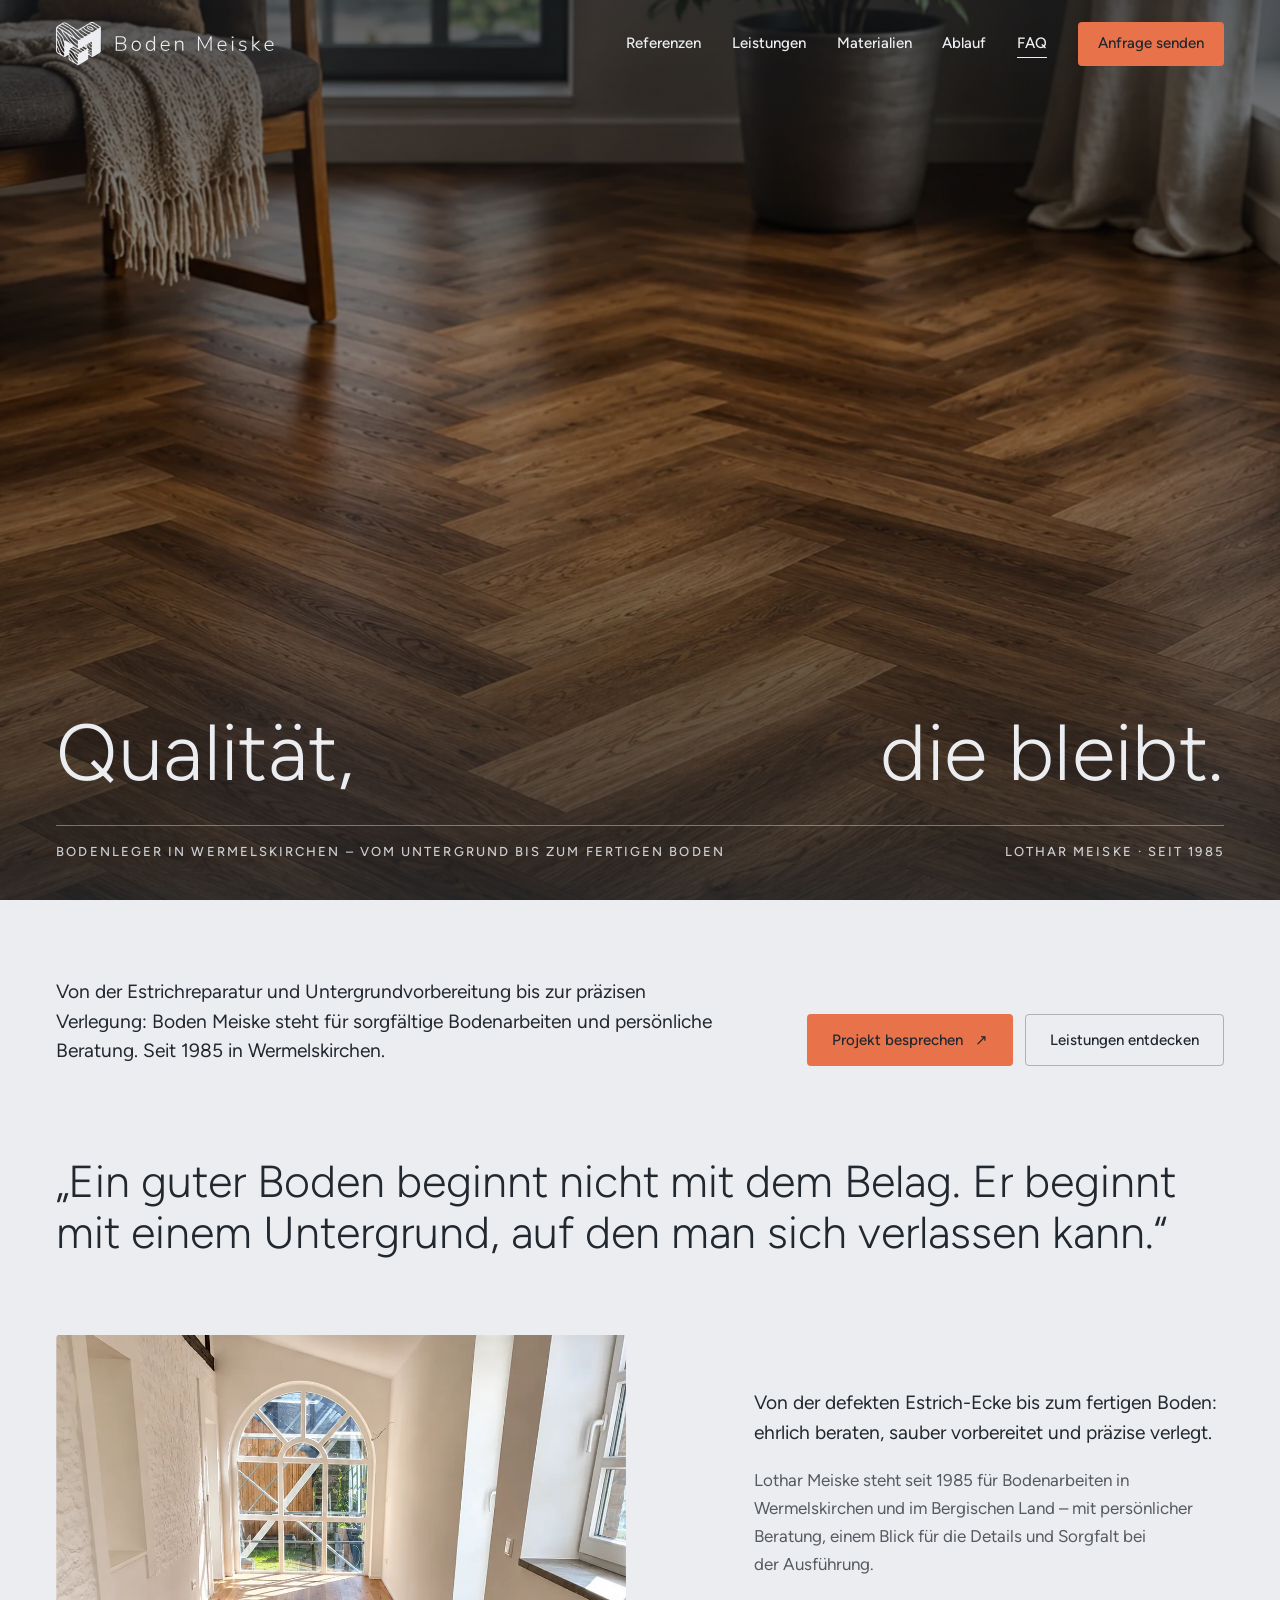
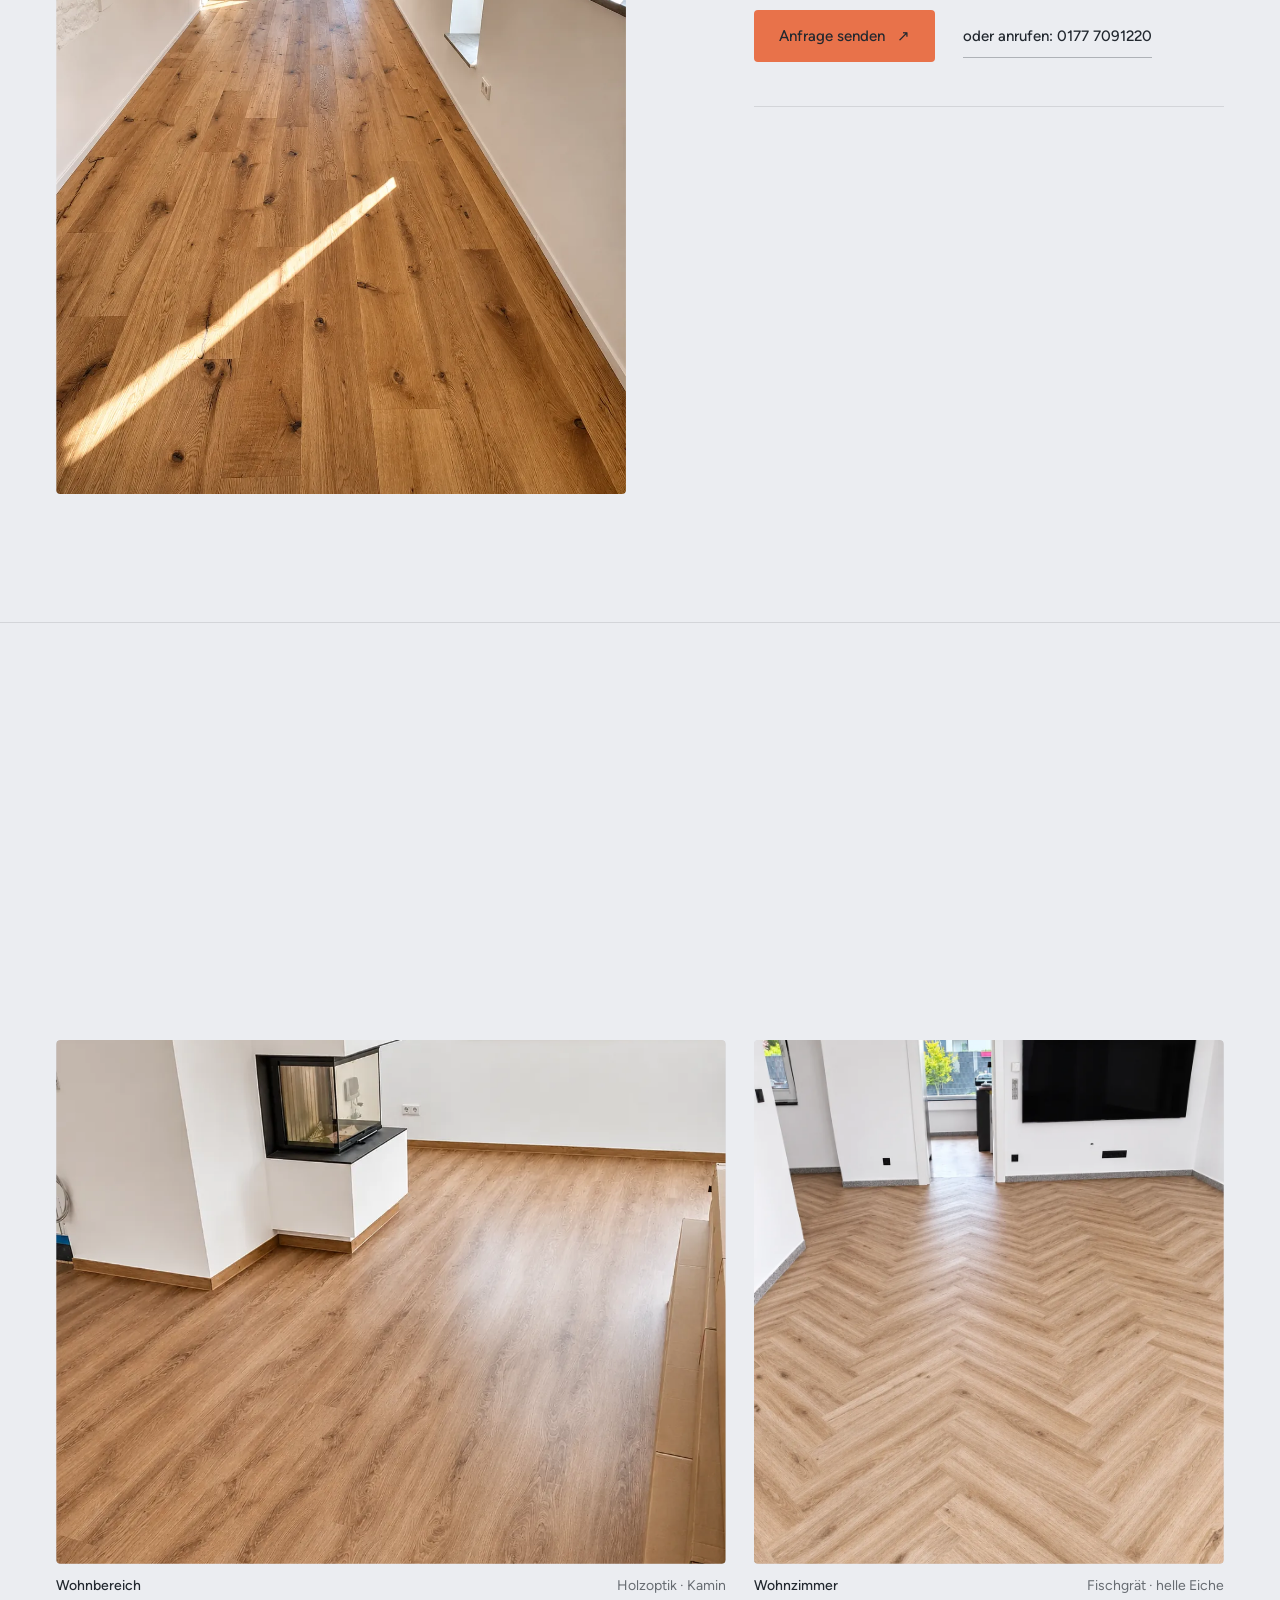
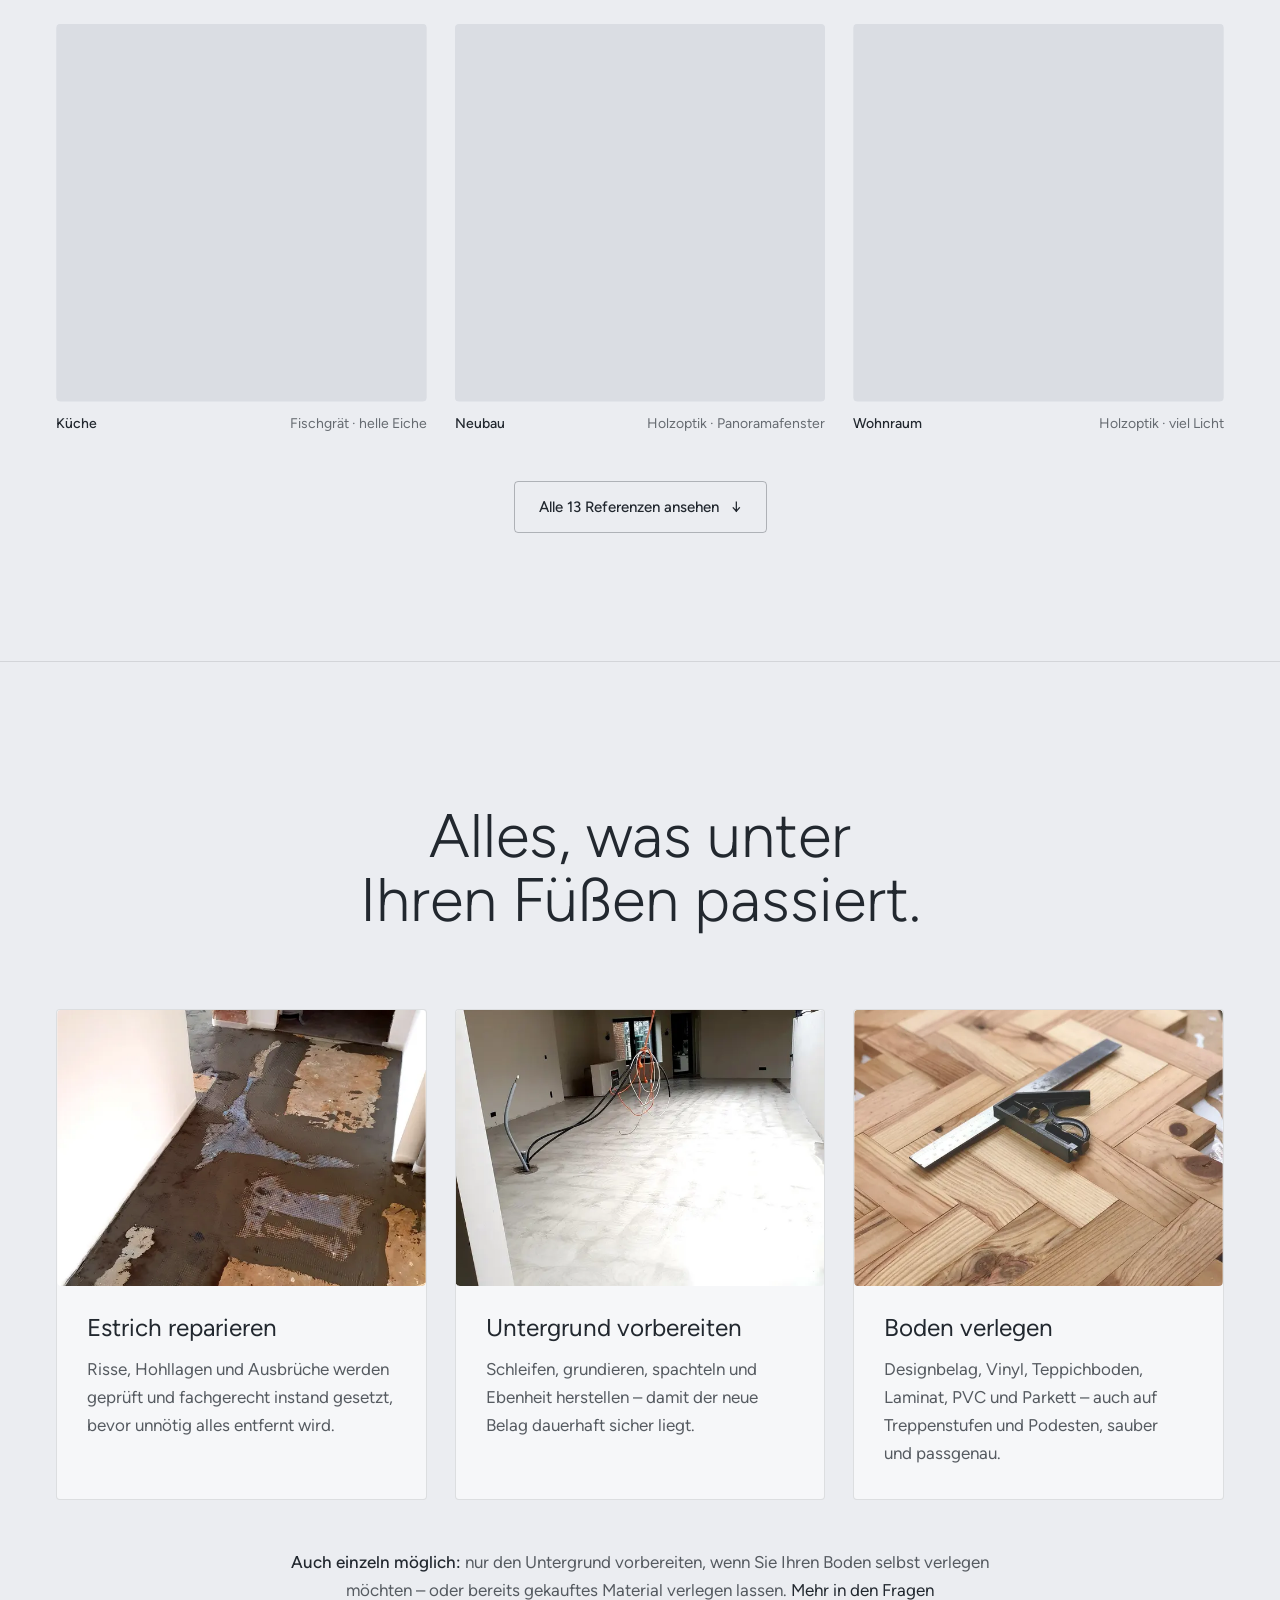
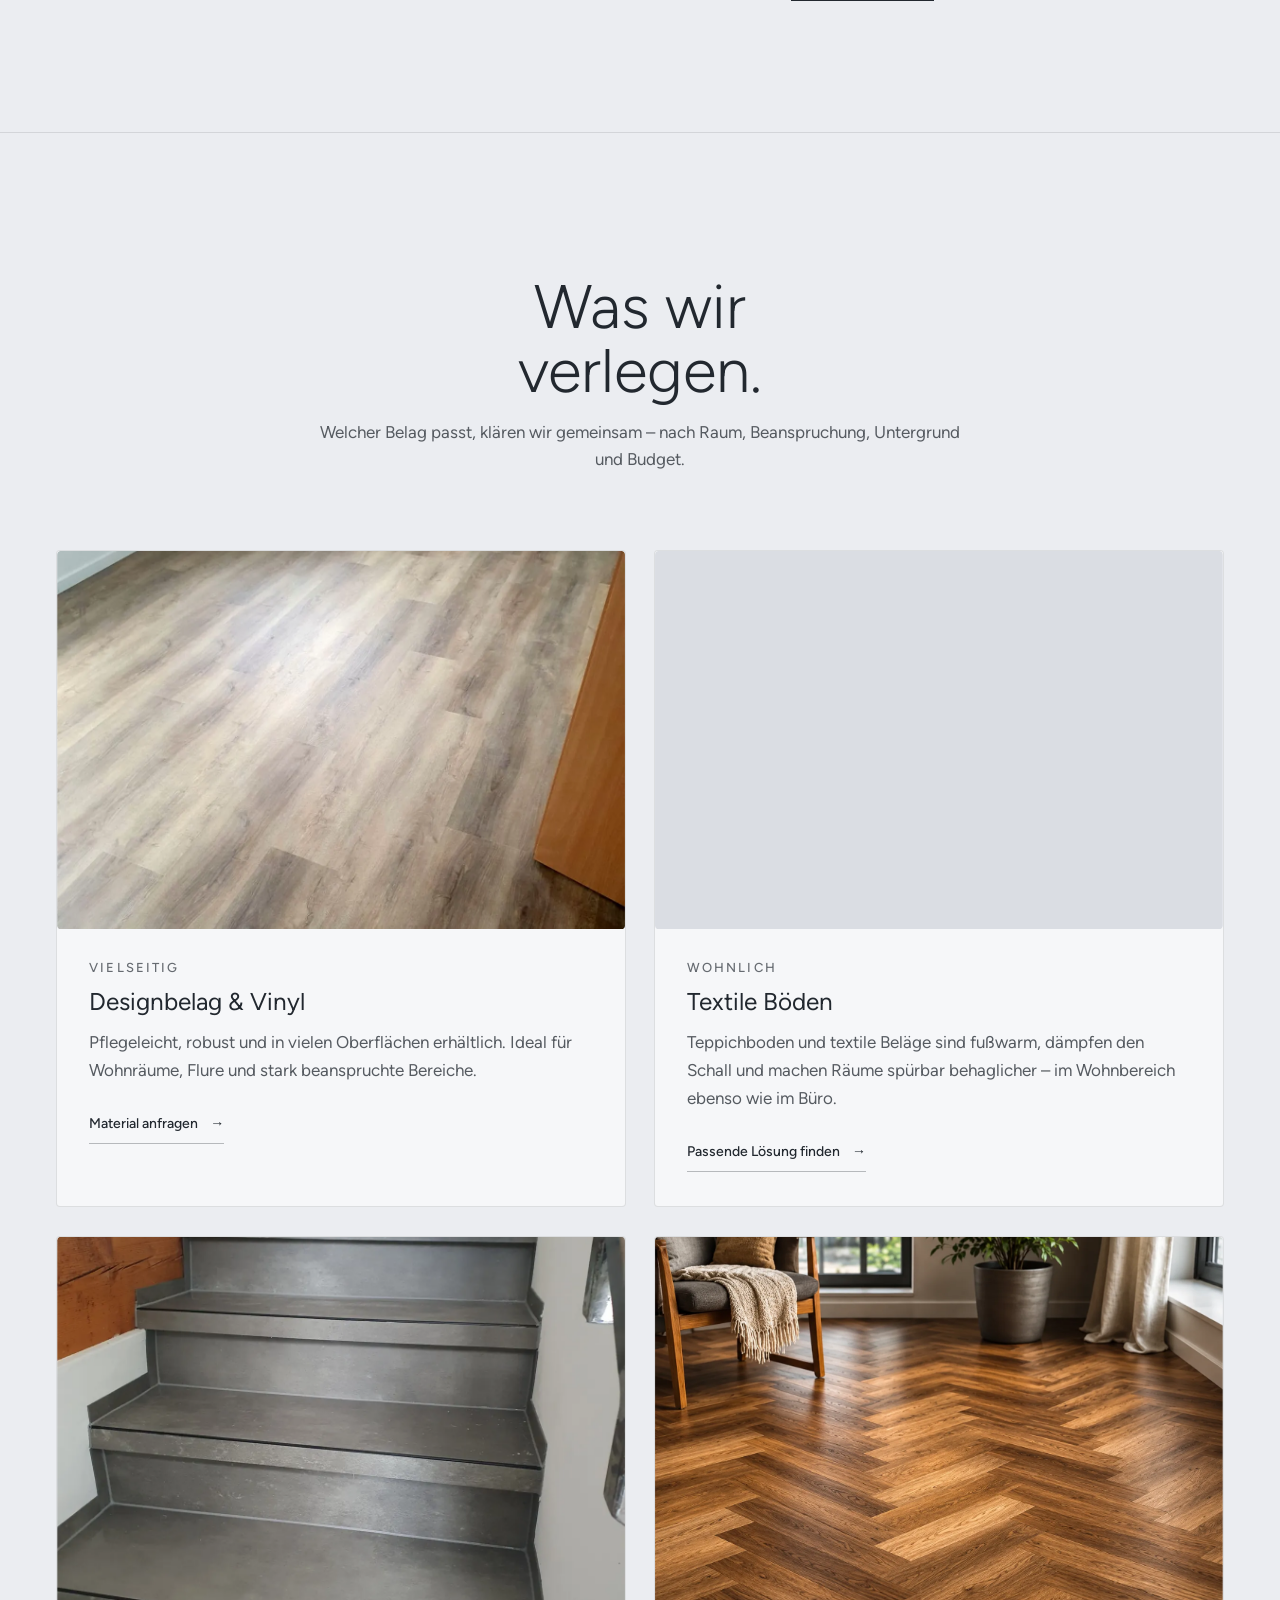
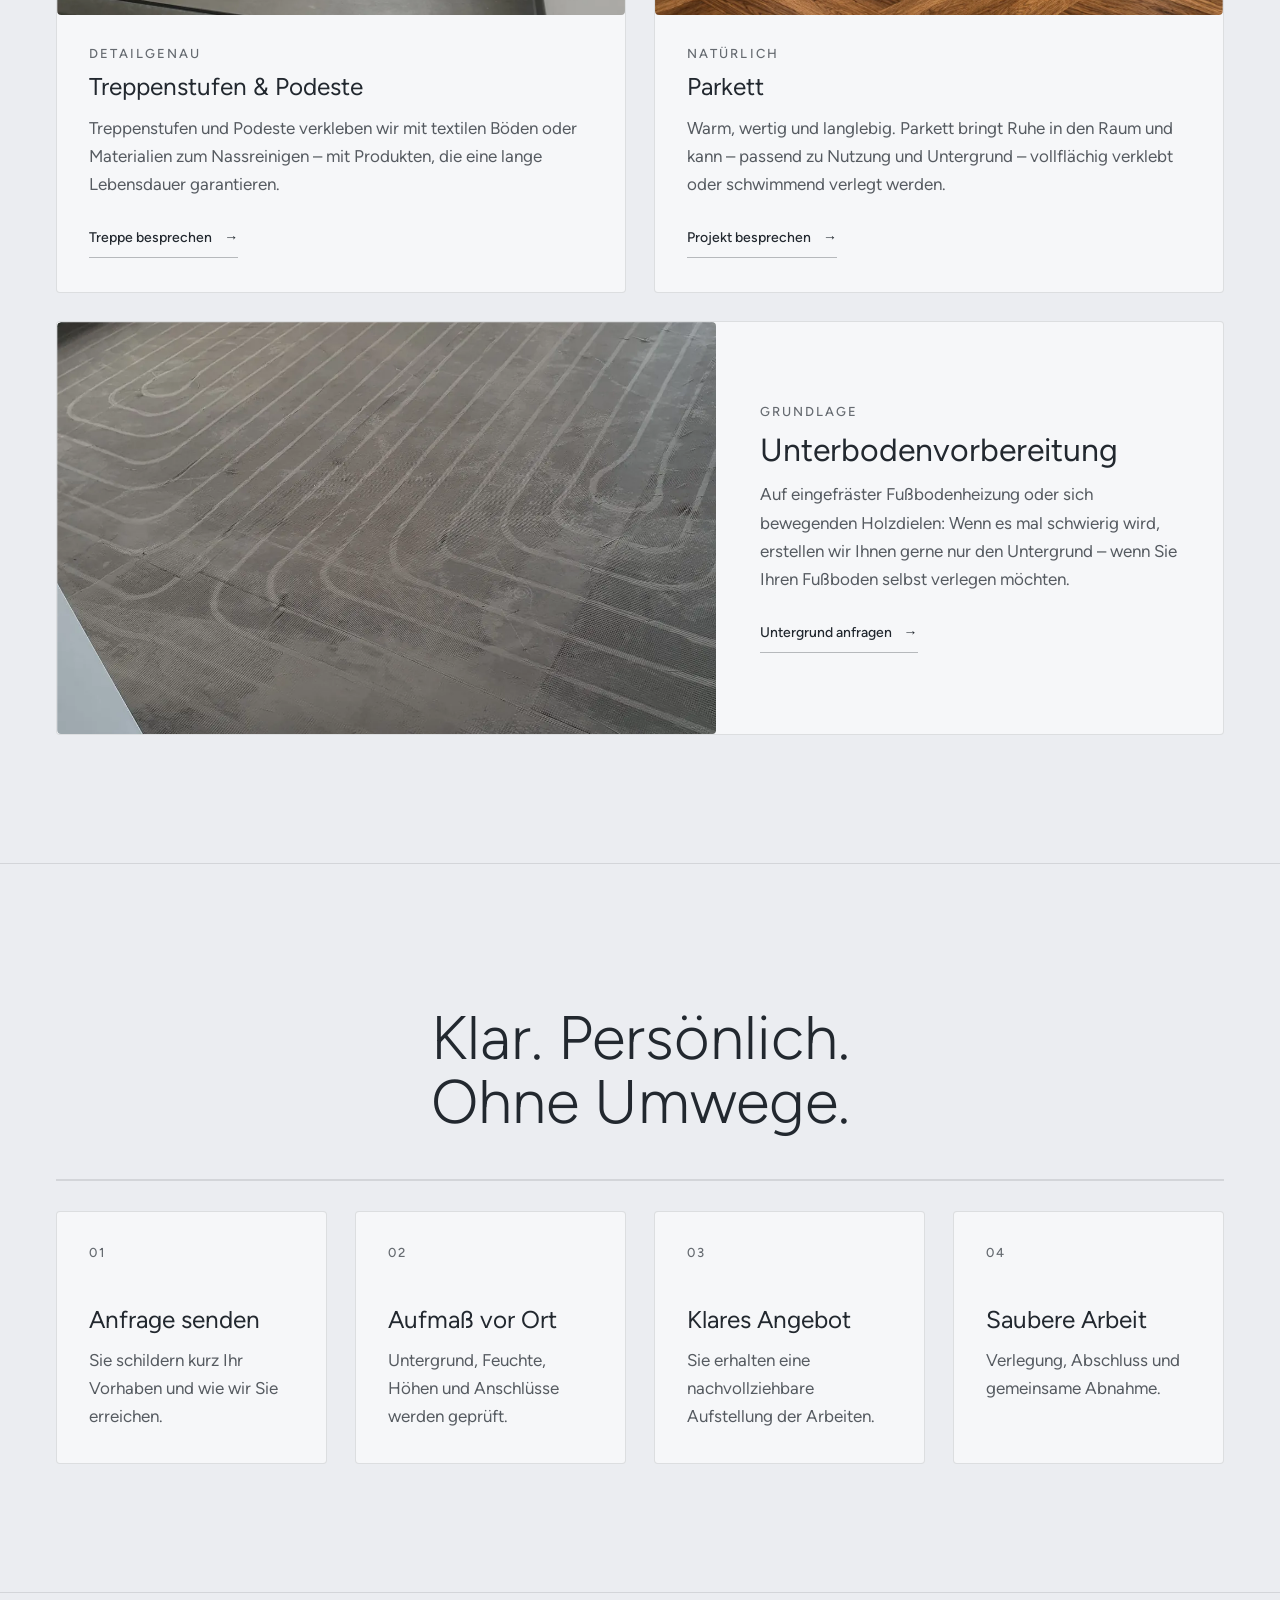
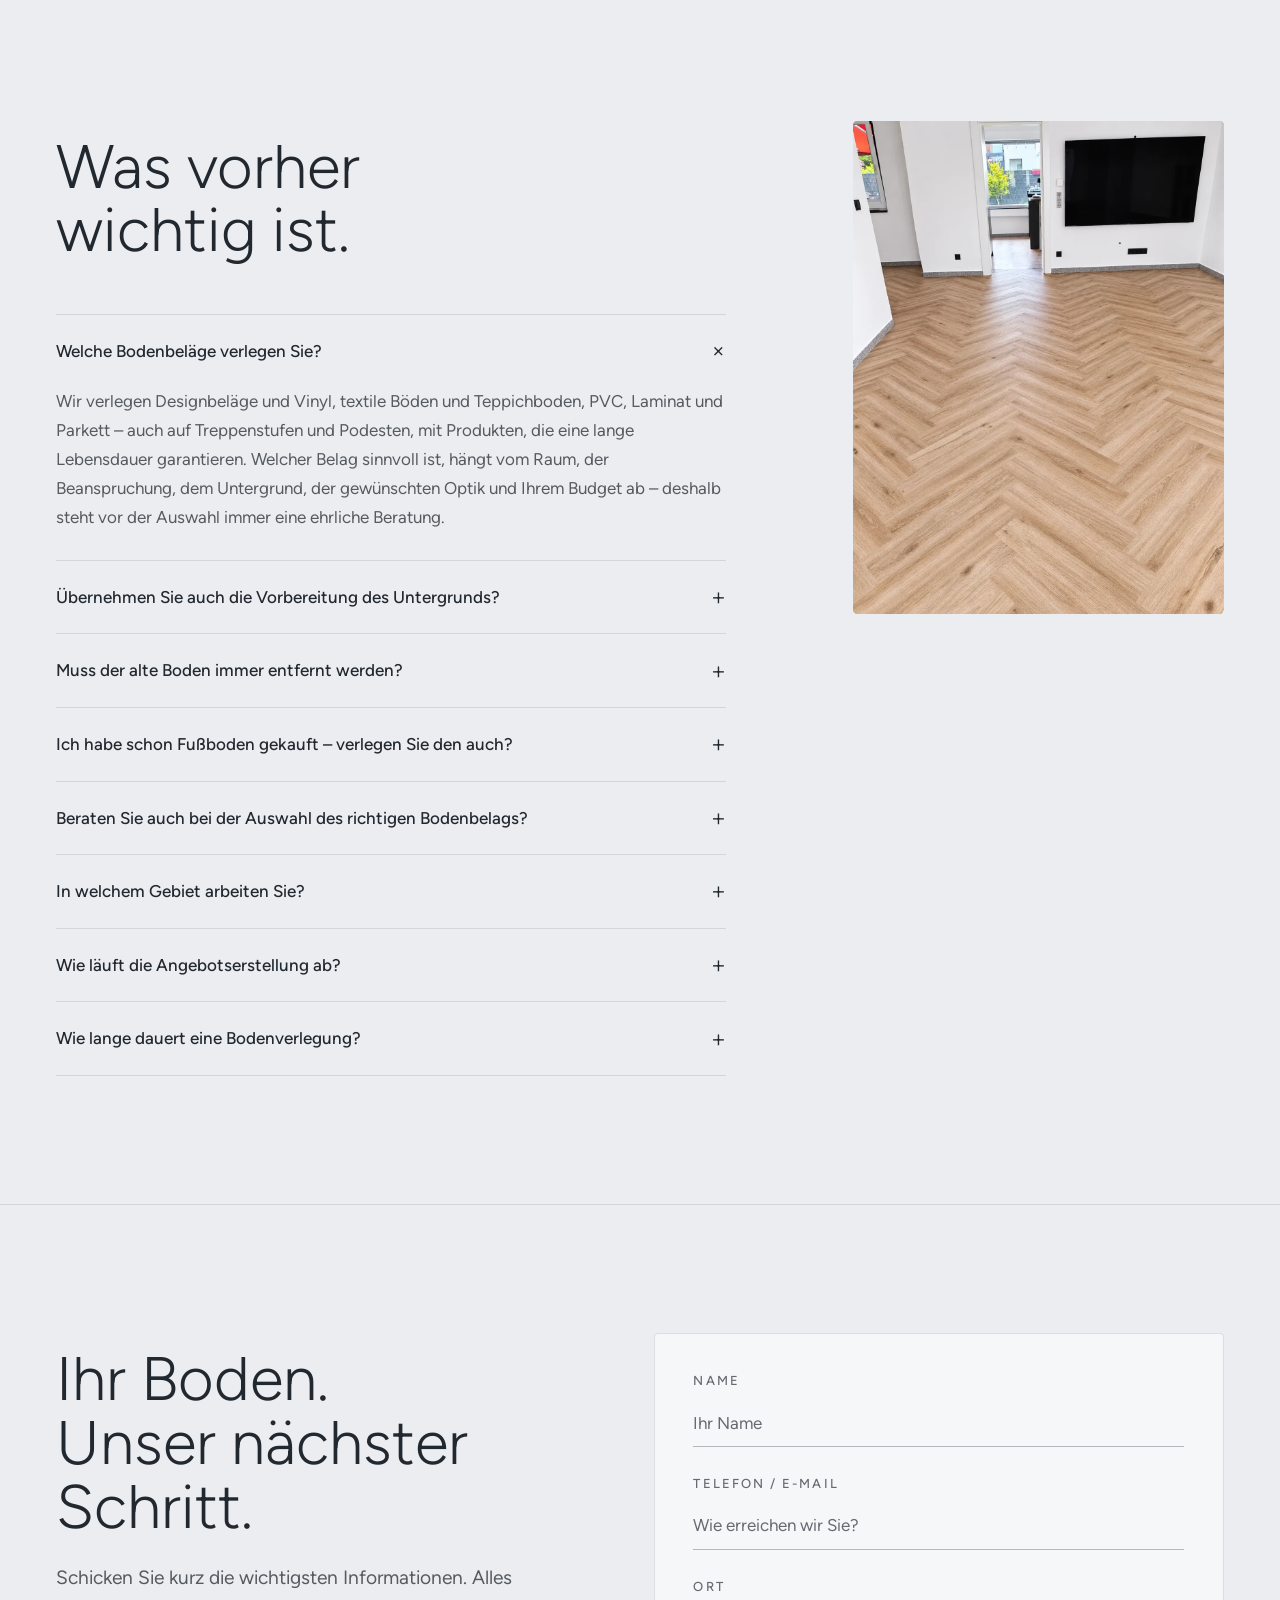
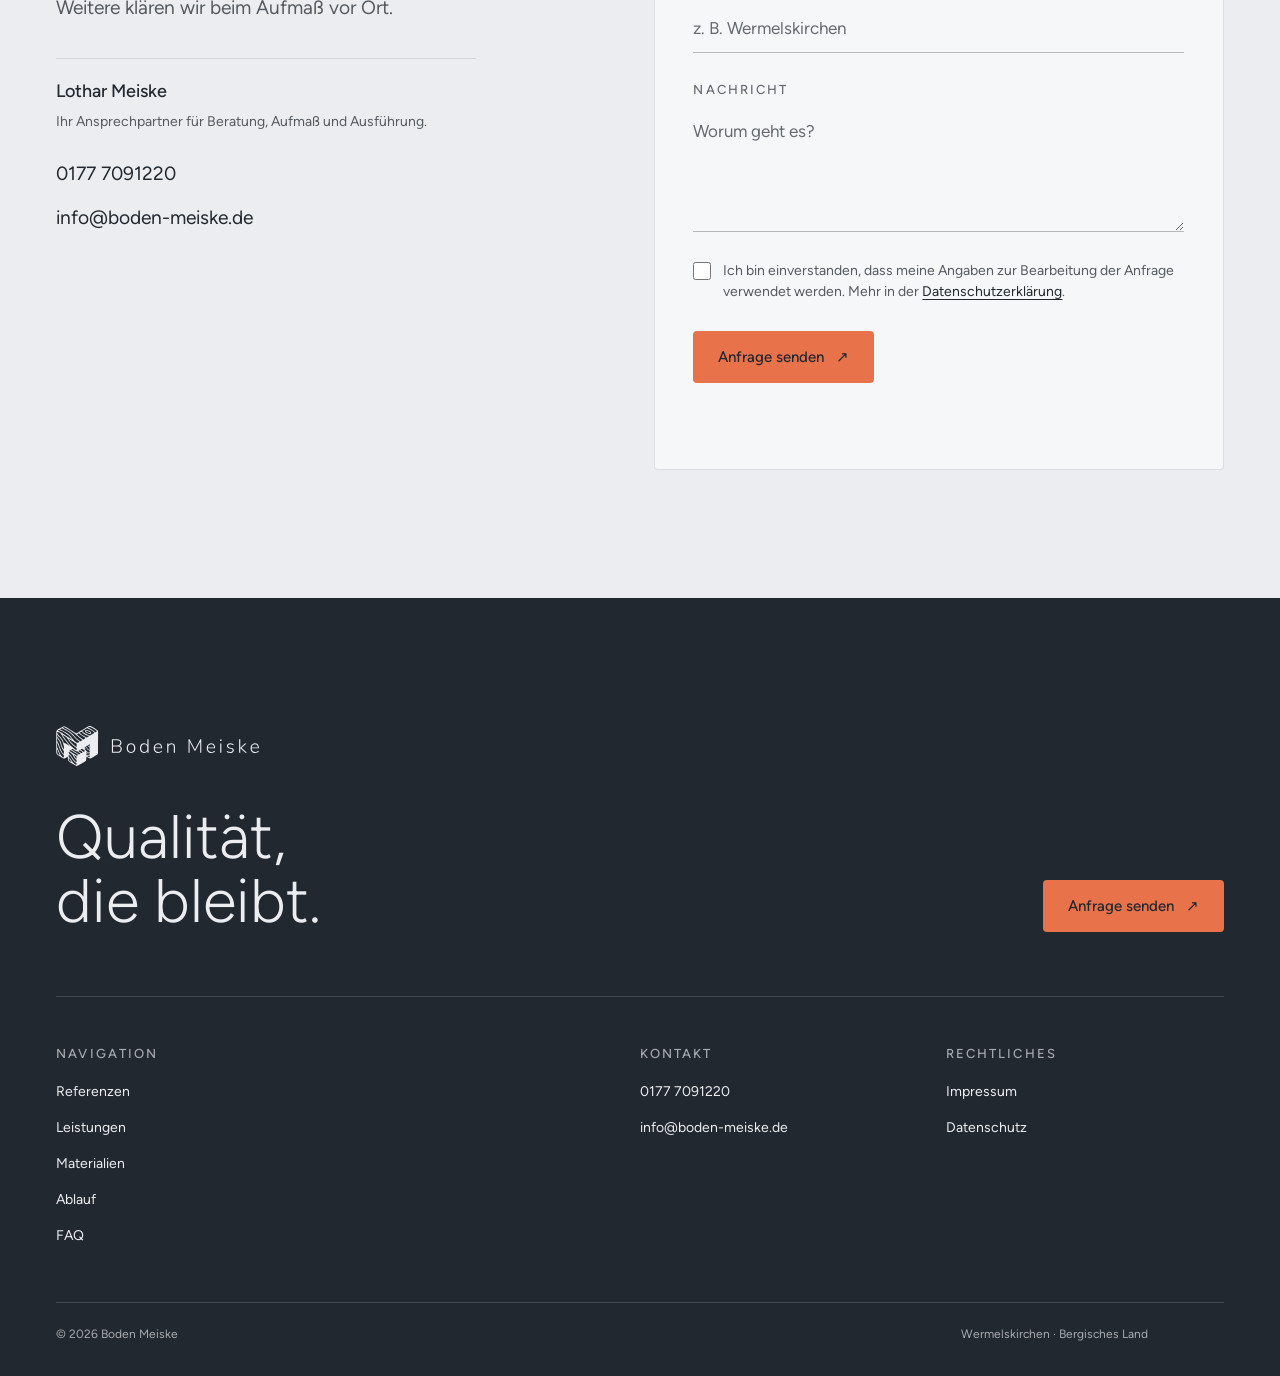
==== commit cd6e65ee: "v108: Block-M mit Holzmaserung + Nunito-Wortmarke als Header- und Footer-Logo Co-Authored-By: Claude" ====
--- a/index.html
+++ b/index.html
@@ -25,7 +25,7 @@
 <script type="application/ld+json">{"@context":"https://schema.org","@type":"HomeAndConstructionBusiness","name":"Boden Meiske","legalName":"Bodenleger Bergisch Land UG","description":"Bodenleger in Wermelskirchen: Estrichreparatur, Untergrundvorbereitung und Bodenverlegung im Bergischen Land.","url":"https://boden-meiske.de/","logo":"https://boden-meiske.de/assets/logos/icon-512.png","image":"https://boden-meiske.de/assets/og-image.jpg","telephone":"+49 177 7091220","email":"info@boden-meiske.de","foundingDate":"1985","address":{"@type":"PostalAddress","streetAddress":"Felsenbruch 6","addressLocality":"Wermelskirchen","postalCode":"42929","addressCountry":"DE"},"areaServed":[{"@type":"City","name":"Wermelskirchen"},{"@type":"AdministrativeArea","name":"Bergisches Land"}],"founder":{"@type":"Person","name":"Lothar Meiske","jobTitle":"Bodenleger"},"knowsAbout":["Estrichreparatur","Untergrundvorbereitung","Bodenverlegung","Designbelag","Vinyl","Teppichboden","Laminat","PVC","Parkett","Treppenstufen"],"hasOfferCatalog":{"@type":"OfferCatalog","name":"Leistungen","itemListElement":[{"@type":"Offer","itemOffered":{"@type":"Service","name":"Estrich reparieren"}},{"@type":"Offer","itemOffered":{"@type":"Service","name":"Untergrund vorbereiten"}},{"@type":"Offer","itemOffered":{"@type":"Service","name":"Boden verlegen"}}]}}</script>
 <script type="application/ld+json">{"@context":"https://schema.org","@type":"FAQPage","mainEntity":[{"@type":"Question","name":"Welche Bodenbeläge verlegen Sie?","acceptedAnswer":{"@type":"Answer","text":"Wir verlegen Designbeläge und Vinyl, textile Böden und Teppichboden, PVC, Laminat und Parkett – auch auf Treppenstufen und Podesten, mit Produkten, die eine lange Lebensdauer garantieren. Welcher Belag sinnvoll ist, hängt vom Raum, der Beanspruchung, dem Untergrund, der gewünschten Optik und Ihrem Budget ab – deshalb steht vor der Auswahl immer eine ehrliche Beratung."}},{"@type":"Question","name":"Übernehmen Sie auch die Vorbereitung des Untergrunds?","acceptedAnswer":{"@type":"Answer","text":"Ja, denn mit über 40 Jahren Erfahrung und den ausgewählten Produkten von Schönox werden auch bei schwierigsten Voraussetzungen hervorragende Ergebnisse für die Aufnahme der ausgewählten Oberböden erzielt. Ein Boden kann nur so gut sein wie der Untergrund darunter. Wir prüfen Estrich und vorhandene Flächen, reparieren schadhafte Stellen und übernehmen bei Bedarf Schleifen, Grundieren, Spachteln und das Herstellen einer ebenen, tragfähigen Verlegefläche."}},{"@type":"Question","name":"Muss der alte Boden immer entfernt werden?","acceptedAnswer":{"@type":"Answer","text":"Nein, nicht automatisch. Manche Altbeläge können erhalten, aufgearbeitet oder nach fachlicher Prüfung als geeignete Grundlage genutzt werden. Vor Ort beurteilen wir Zustand, Aufbau und Haftung und erklären Ihnen, welche Lösung technisch sinnvoll und wirtschaftlich vernünftig ist. Besonders das Entfernen des alten Bodenbelags erspart einiges an Kosten: Durch die nicht gewerbliche Entsorgung in Eigenleistung können Sie viel Geld sparen."}},{"@type":"Question","name":"Ich habe schon Fußboden gekauft – verlegen Sie den auch?","acceptedAnswer":{"@type":"Answer","text":"Gerne verlegen wir Ihnen das vorhandene Material oder stellen wir Ihnen nur den Untergrund her. Bitte sprechen Sie uns an."}},{"@type":"Question","name":"Beraten Sie auch bei der Auswahl des richtigen Bodenbelags?","acceptedAnswer":{"@type":"Answer","text":"Ja. Wir erläutern Ihnen die Unterschiede bei Pflege, Haltbarkeit, Raumwirkung, Feuchtebeständigkeit und Fußbodenheizung. Dabei empfehlen wir nicht das teuerste Material, sondern den Boden, der langfristig zu Ihrem Raum und Ihrem Alltag passt."}},{"@type":"Question","name":"In welchem Gebiet arbeiten Sie?","acceptedAnswer":{"@type":"Answer","text":"Unser Schwerpunkt liegt in Wermelskirchen und im Bergischen Land. Je nach Umfang und Entfernung übernehmen wir auch Projekte in den angrenzenden Regionen. Einsatzort und Projektgröße klären wir am besten kurz telefonisch."}},{"@type":"Question","name":"Wie läuft die Angebotserstellung ab?","acceptedAnswer":{"@type":"Answer","text":"Nach einer ersten Abstimmung vereinbaren wir in der Regel einen Termin zum Aufmaß. Dabei prüfen wir Flächen, Übergänge und Untergrund und besprechen die gewünschten Leistungen. Anschließend erhalten Sie ein nachvollziehbares Angebot mit den vorgesehenen Arbeiten und Materialien."}},{"@type":"Question","name":"Wie lange dauert eine Bodenverlegung?","acceptedAnswer":{"@type":"Answer","text":"Das hängt von Fläche, Belag und Untergrund ab. Eine reine Verlegung kann oft zügig erfolgen; Reparaturen, Spachtelarbeiten, Trocknungszeiten oder aufwendige Verlegemuster benötigen mehr Zeit. Nach dem Aufmaß können wir den Ablauf realistisch einschätzen und mit Ihnen abstimmen."}}]}</script>
 <script>document.documentElement.classList.add('js')</script>
-<link rel="stylesheet" href="./css/site.css?v=107">
+<link rel="stylesheet" href="./css/site.css?v=108">
 </head>
 <body>
 <a class="skip-link" href="#top">Zum Inhalt springen</a>
--- a/css/site.css
+++ b/css/site.css
@@ -116,8 +116,8 @@
 .topbar.scrolled{height:var(--header-h-small);background:rgba(235,237,241,.92);-webkit-backdrop-filter:blur(16px);backdrop-filter:blur(16px);color:var(--ink);border-bottom-color:var(--line)}
 .topbar.is-hidden{translate:0 -100%}
 .brand{display:block;flex:none;padding:6px 0}
-.brand-logo{display:block;width:clamp(230px,19vw,300px);aspect-ratio:4980/642;background:currentColor;-webkit-mask:url('../assets/logos/lockup.svg?v=105') no-repeat left center/contain;mask:url('../assets/logos/lockup.svg?v=105') no-repeat left center/contain}
-.topbar.scrolled .brand-logo{width:clamp(210px,17vw,264px)}
+.brand-logo{display:block;width:clamp(210px,17vw,270px);aspect-ratio:9698/1906;background:currentColor;-webkit-mask:url('../assets/logos/lockup.svg?v=108') no-repeat left center/contain;mask:url('../assets/logos/lockup.svg?v=108') no-repeat left center/contain}
+.topbar.scrolled .brand-logo{width:clamp(190px,15vw,236px)}
 .nav{display:flex;align-items:center;gap:clamp(22px,2.4vw,40px);font-size:var(--fs-ui);font-weight:500}
 .nav a:not(.nav-cta){position:relative;display:inline-flex;align-items:center;min-height:44px}
 .nav a:not(.nav-cta)::after{content:"";position:absolute;left:0;right:0;bottom:8px;height:1px;background:currentColor;scale:0 1;transform-origin:left;transition:scale var(--dur-fast) var(--ease)}
@@ -287,7 +287,7 @@
   /* Steel als einzige dunkle Fläche: Rollen werden umgedreht */
   --ink:var(--ivory);--ink-2:#B7BABF;--ink-3:#A7AAAF;--line:rgba(235,237,241,.16);--light:var(--steel)}
 .footer-top{display:flex;justify-content:space-between;align-items:flex-end;gap:32px;padding-bottom:clamp(48px,5vw,72px)}
-.footer-logo{width:clamp(230px,18vw,290px)}
+.footer-logo{width:clamp(200px,16vw,250px)}
 .footer h2{margin-top:clamp(28px,3vw,44px)}
 .footer-grid{display:grid;grid-template-columns:2fr 1fr 1fr;gap:var(--gap);padding:48px 0;border-top:1px solid var(--line)}
 .footer-grid>div{display:flex;flex-direction:column;align-items:flex-start}
@@ -367,7 +367,7 @@
 @media(max-width:900px){
   :root{--header-h:72px;--header-h-small:64px}
   .menu-toggle{display:block}
-  .brand-logo,.topbar.scrolled .brand-logo{width:210px}
+  .brand-logo,.topbar.scrolled .brand-logo{width:190px}
   .topbar:has(.nav.open){background:var(--bg);color:var(--ink);border-bottom-color:var(--line)}
   .nav{position:fixed;inset:var(--header-h) 0 auto;flex-direction:column;align-items:stretch;gap:0;padding:8px var(--pad) 28px;background:var(--bg);color:var(--ink);border-bottom:1px solid var(--line);font-size:18px;opacity:0;visibility:hidden;translate:0 -8px;transition:opacity var(--dur-fast) var(--ease),translate var(--dur-fast) var(--ease),visibility var(--dur-fast)}
   .topbar.scrolled .nav{inset-block-start:var(--header-h-small)}
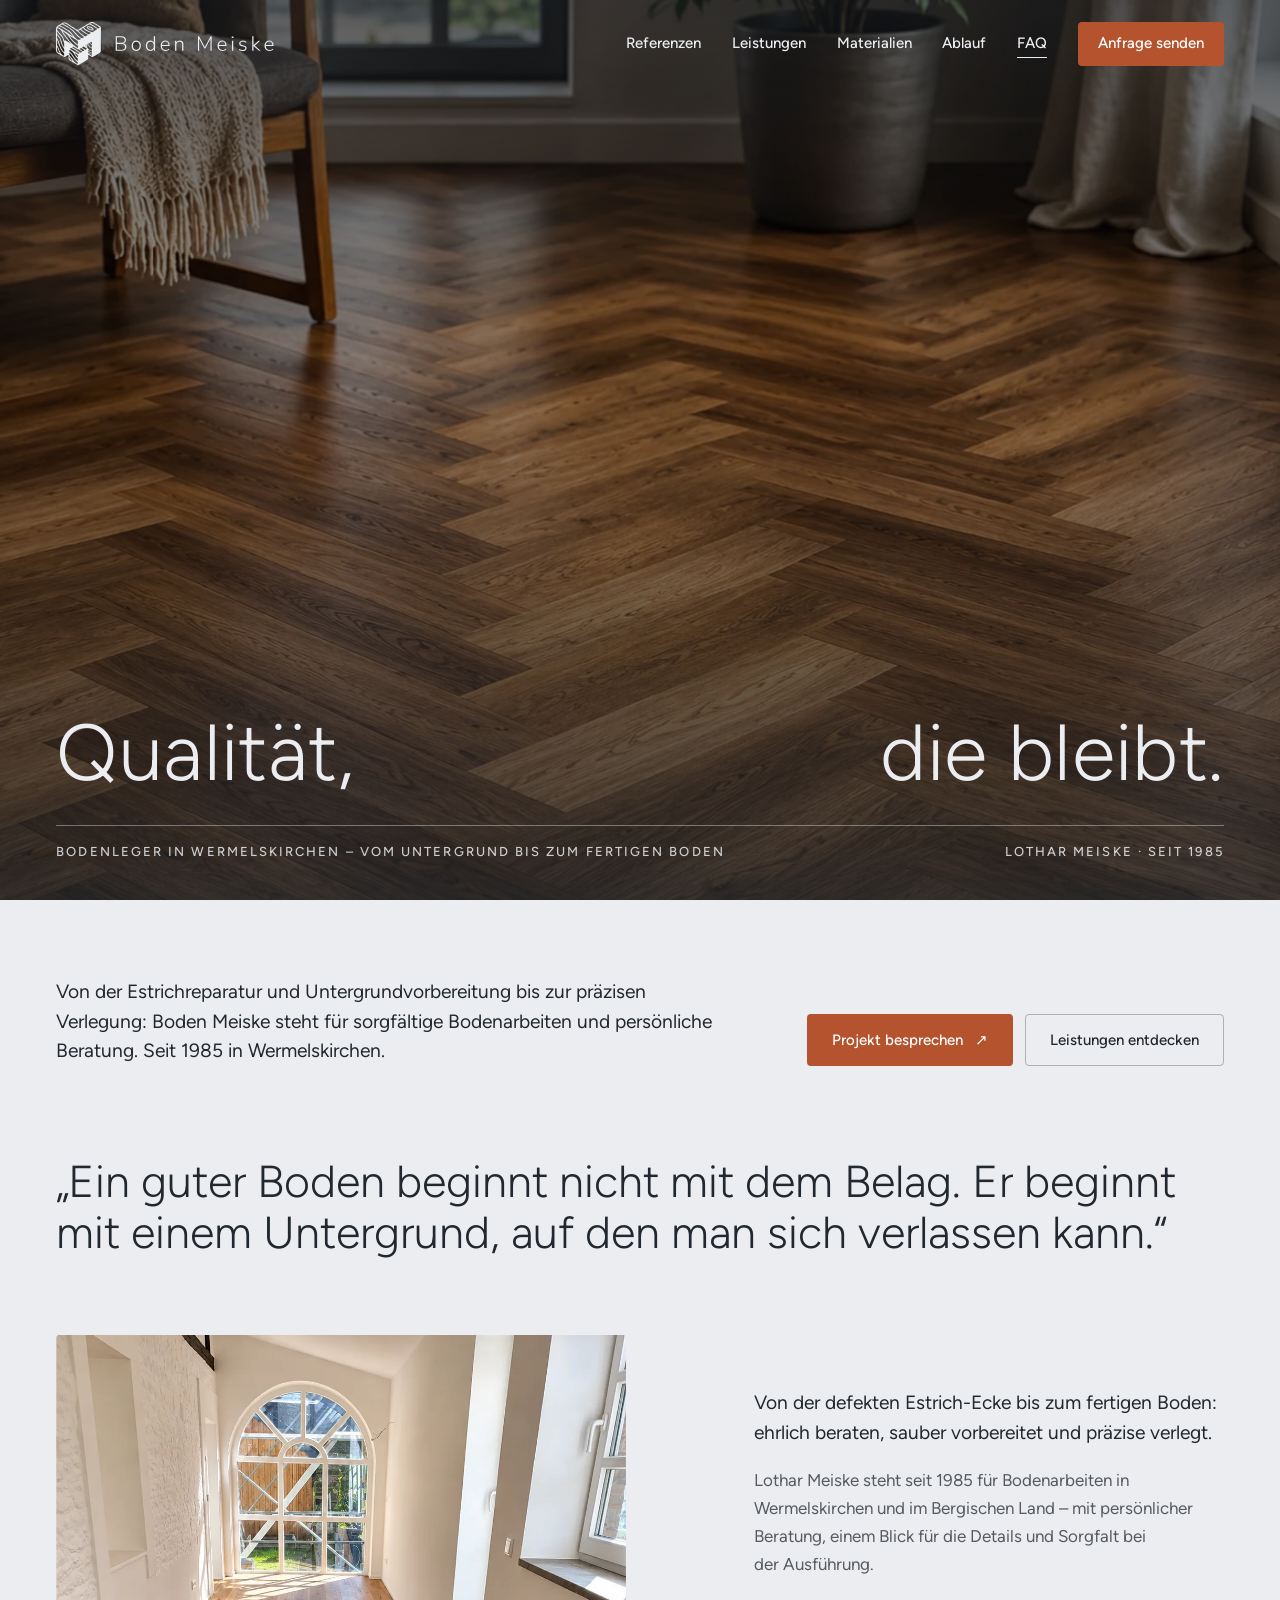
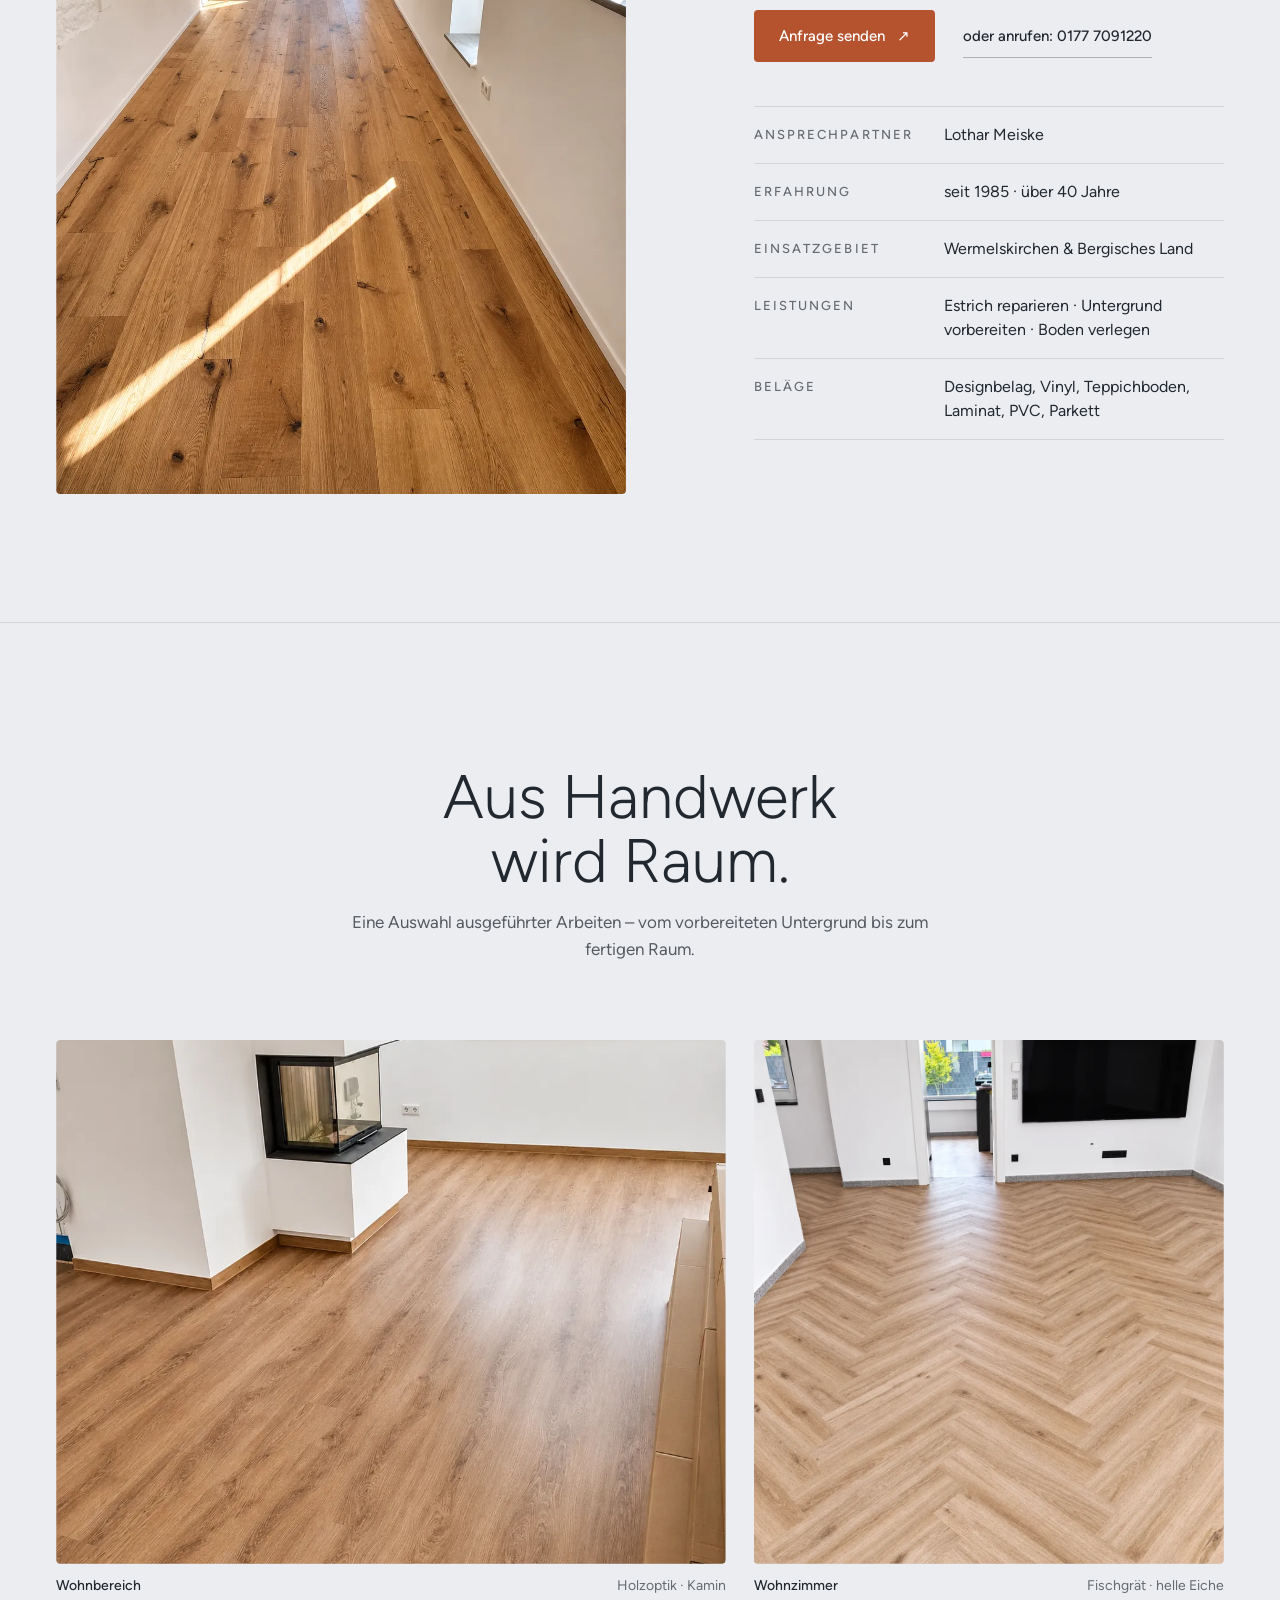
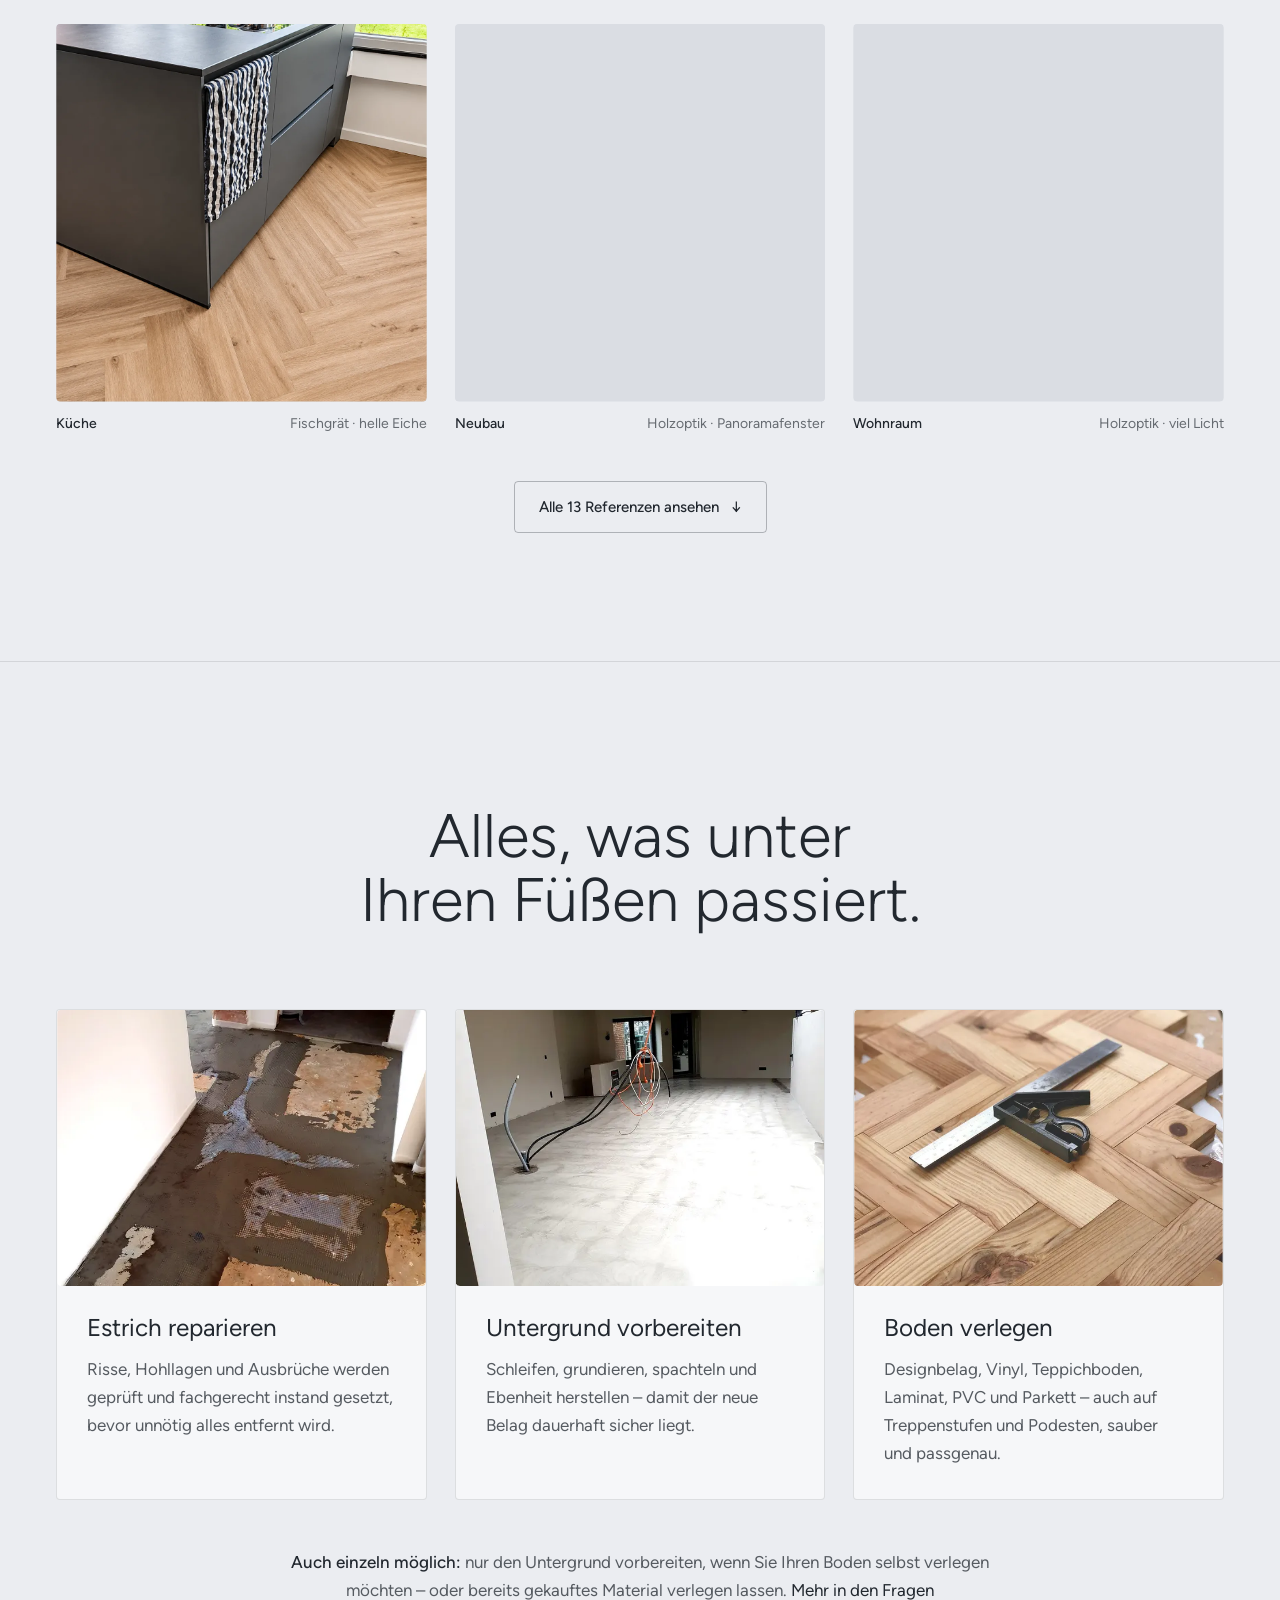
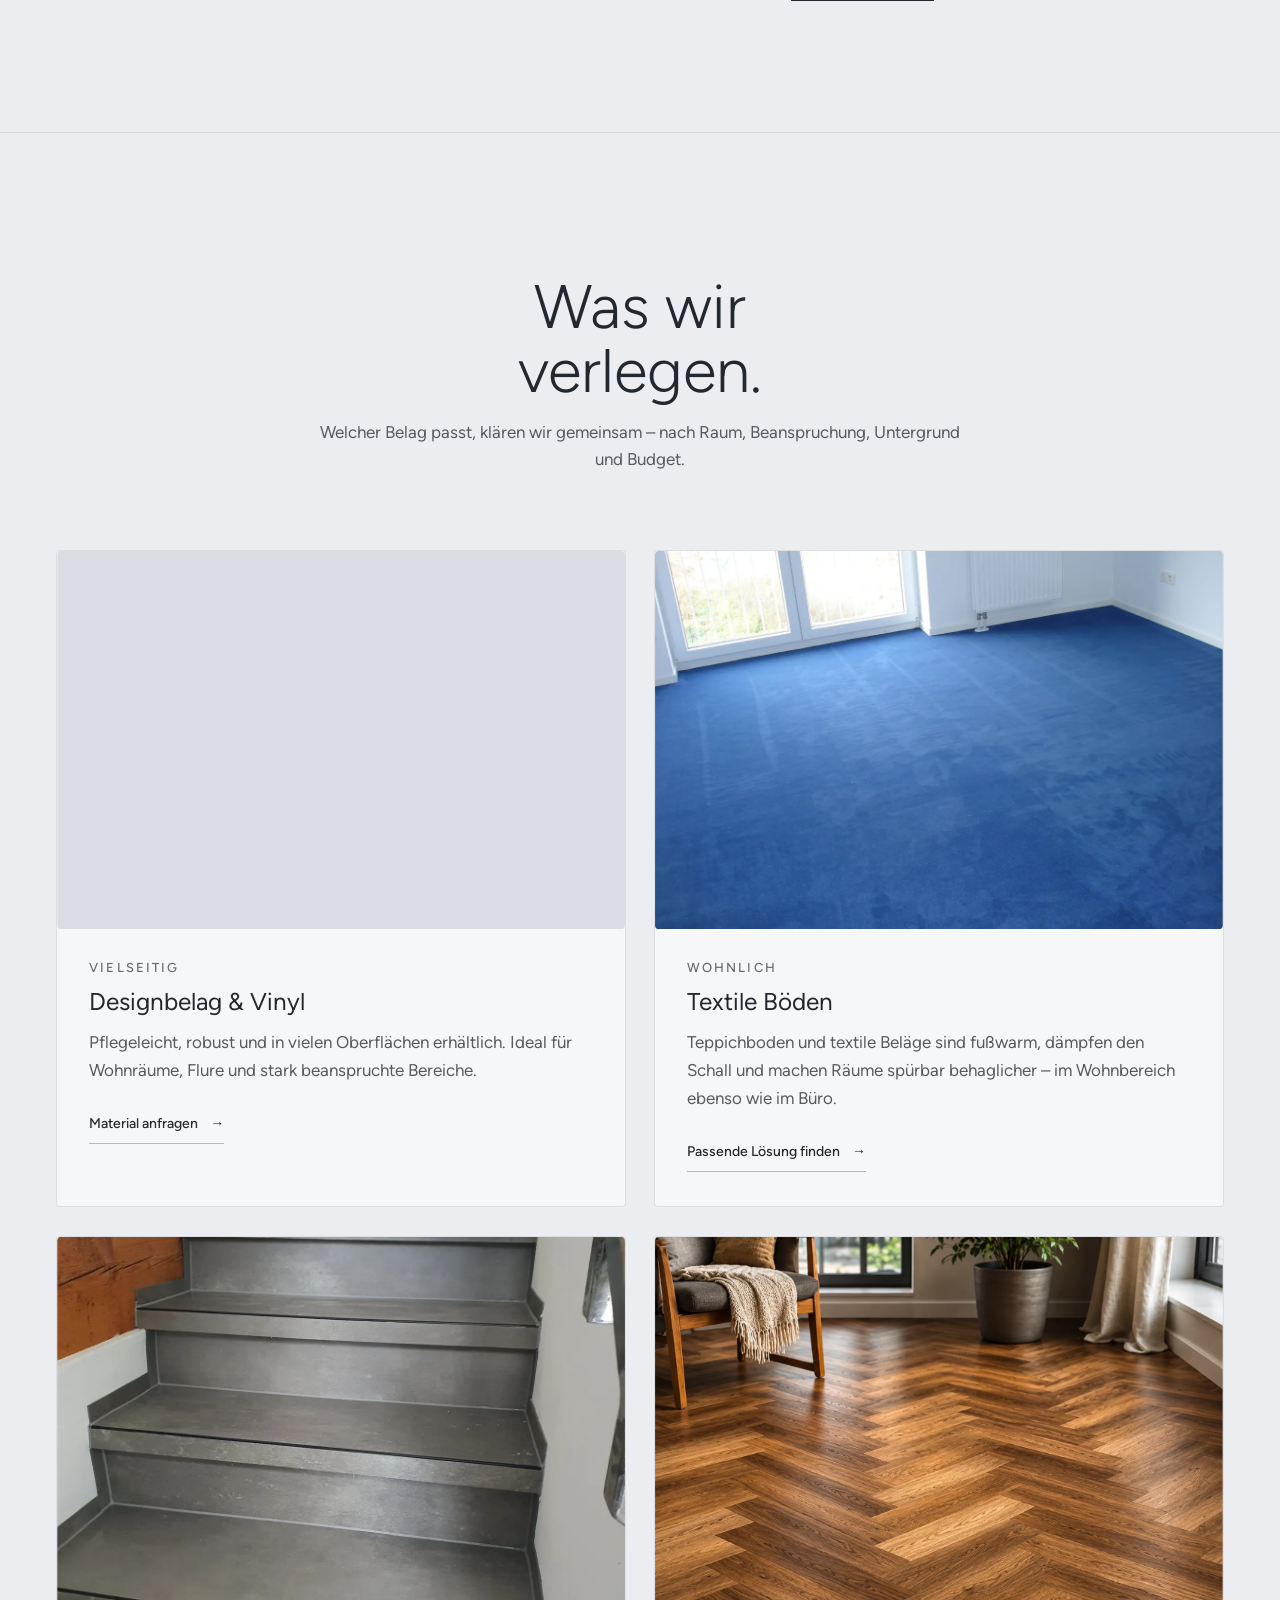
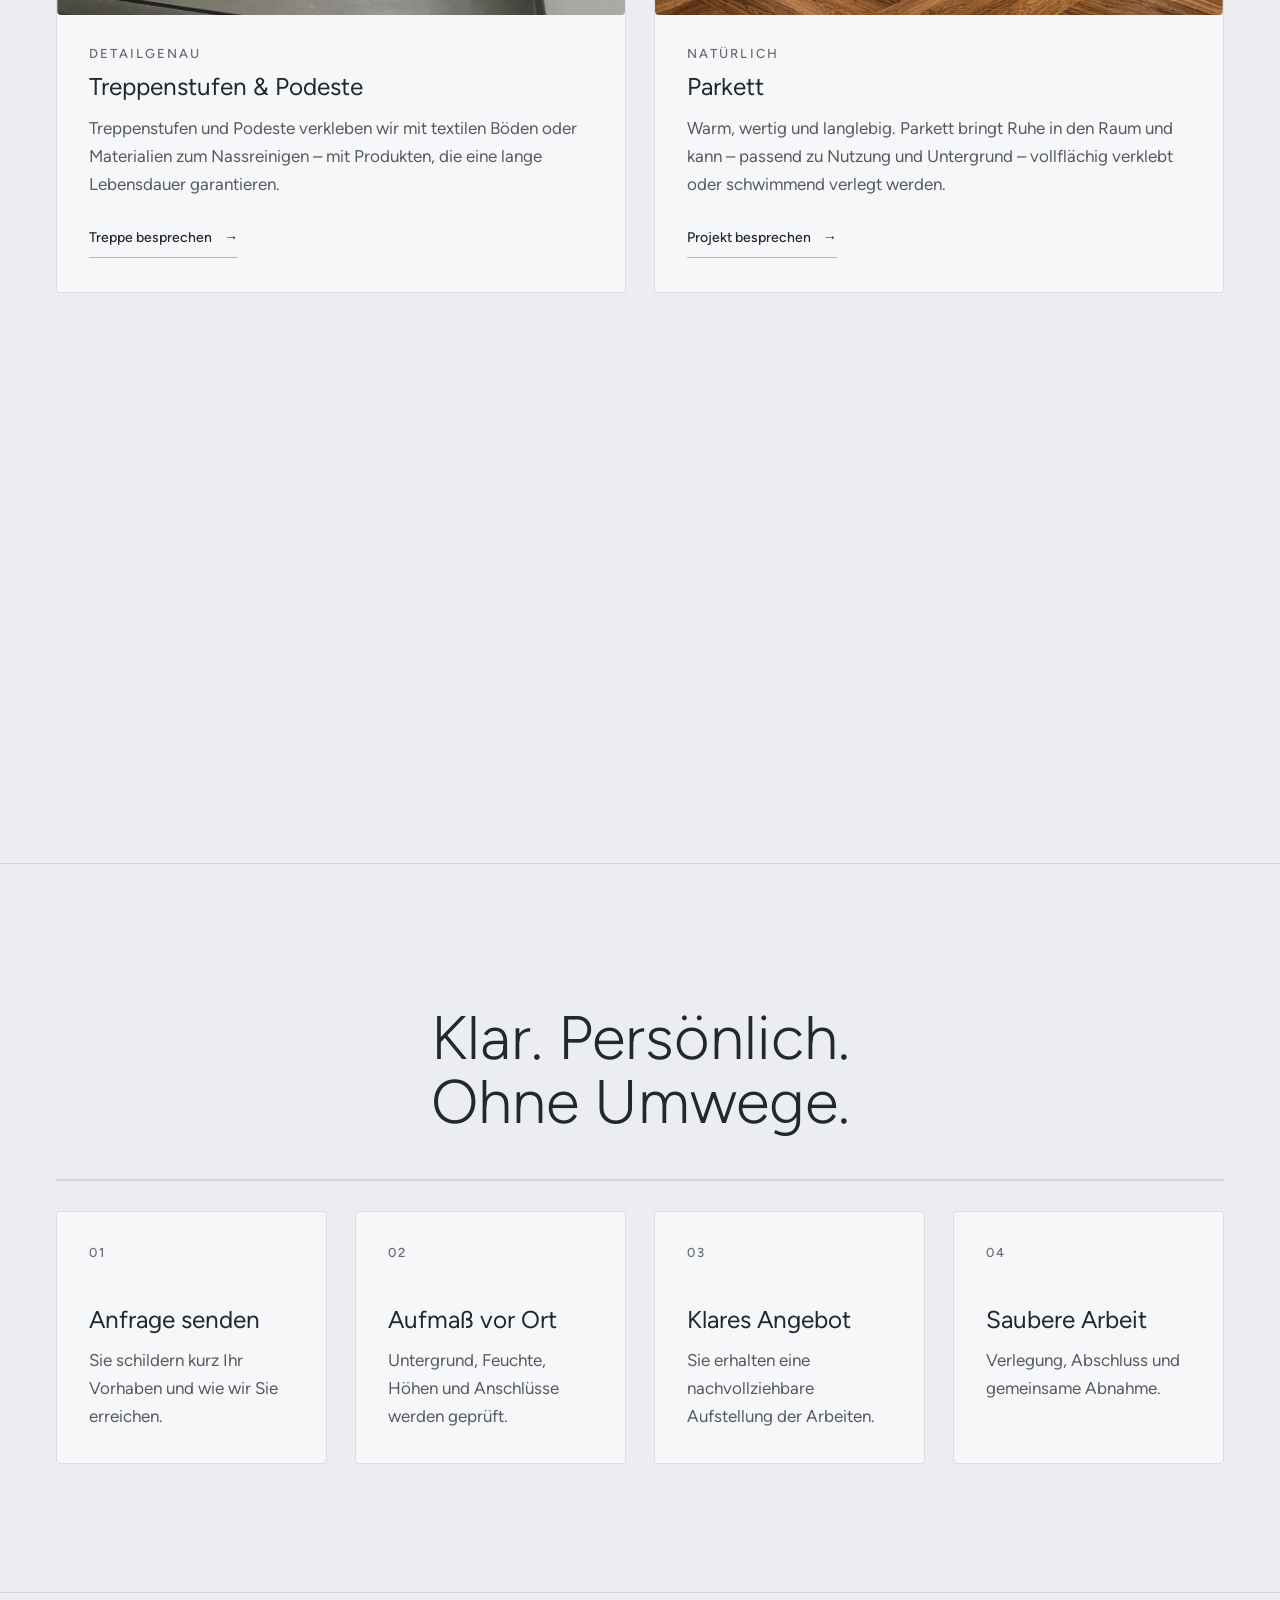
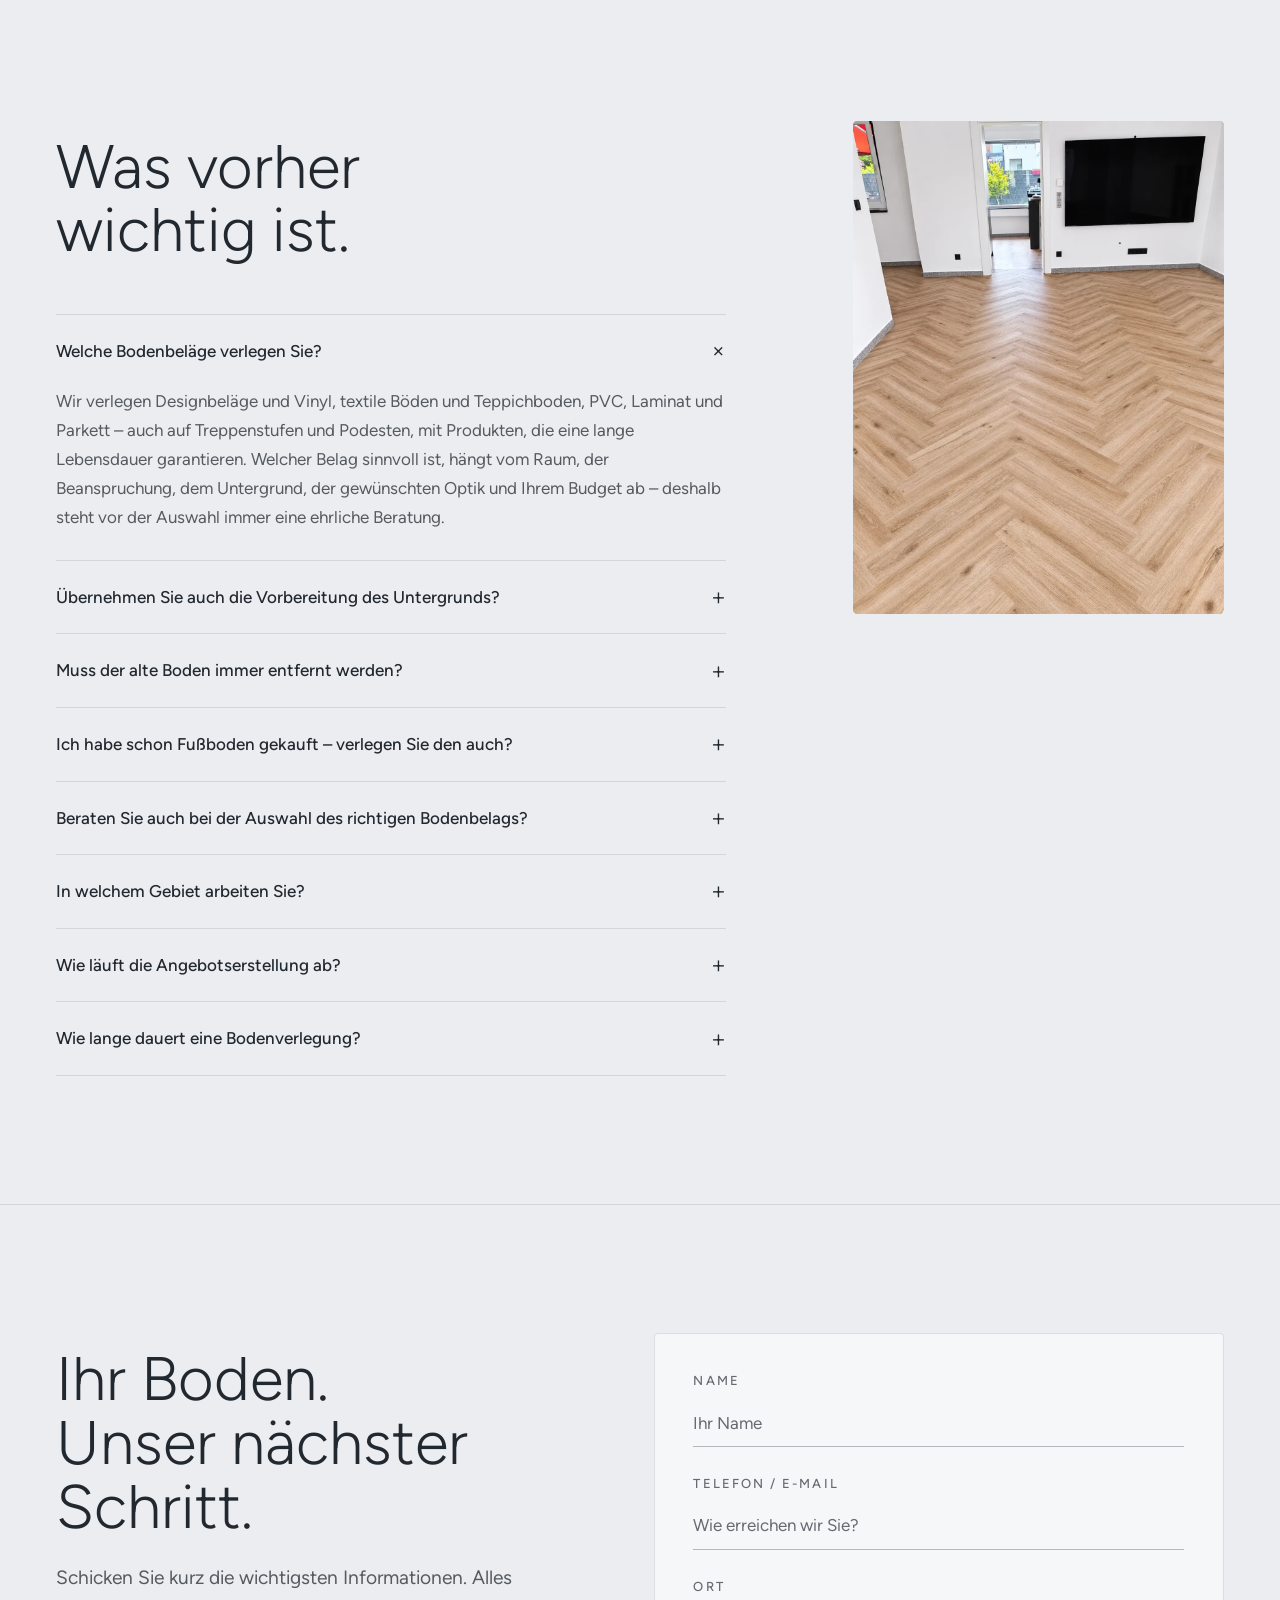
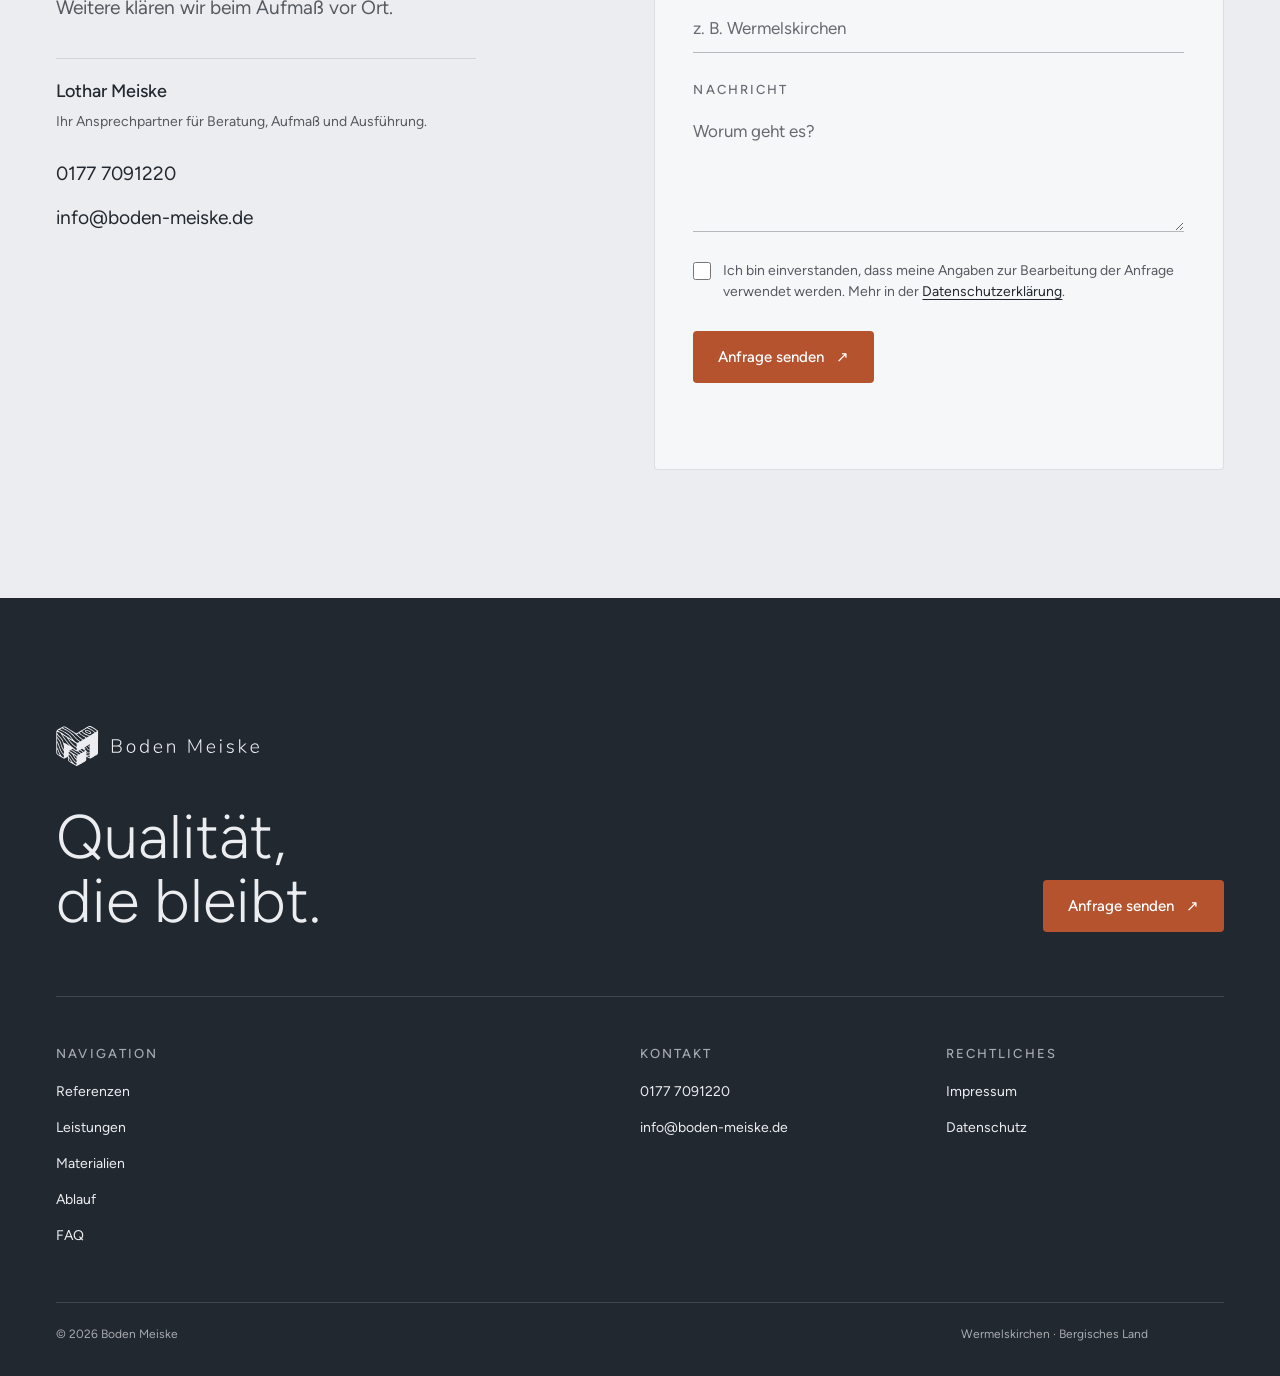
==== commit 8ae0c24a: "v109: Akzent Terrakotta mit weißer Button-Schrift Co-Authored-By: Claude Opus 5.5 <noreply@anthropic" ====
--- a/index.html
+++ b/index.html
@@ -25,7 +25,7 @@
 <script type="application/ld+json">{"@context":"https://schema.org","@type":"HomeAndConstructionBusiness","name":"Boden Meiske","legalName":"Bodenleger Bergisch Land UG","description":"Bodenleger in Wermelskirchen: Estrichreparatur, Untergrundvorbereitung und Bodenverlegung im Bergischen Land.","url":"https://boden-meiske.de/","logo":"https://boden-meiske.de/assets/logos/icon-512.png","image":"https://boden-meiske.de/assets/og-image.jpg","telephone":"+49 177 7091220","email":"info@boden-meiske.de","foundingDate":"1985","address":{"@type":"PostalAddress","streetAddress":"Felsenbruch 6","addressLocality":"Wermelskirchen","postalCode":"42929","addressCountry":"DE"},"areaServed":[{"@type":"City","name":"Wermelskirchen"},{"@type":"AdministrativeArea","name":"Bergisches Land"}],"founder":{"@type":"Person","name":"Lothar Meiske","jobTitle":"Bodenleger"},"knowsAbout":["Estrichreparatur","Untergrundvorbereitung","Bodenverlegung","Designbelag","Vinyl","Teppichboden","Laminat","PVC","Parkett","Treppenstufen"],"hasOfferCatalog":{"@type":"OfferCatalog","name":"Leistungen","itemListElement":[{"@type":"Offer","itemOffered":{"@type":"Service","name":"Estrich reparieren"}},{"@type":"Offer","itemOffered":{"@type":"Service","name":"Untergrund vorbereiten"}},{"@type":"Offer","itemOffered":{"@type":"Service","name":"Boden verlegen"}}]}}</script>
 <script type="application/ld+json">{"@context":"https://schema.org","@type":"FAQPage","mainEntity":[{"@type":"Question","name":"Welche Bodenbeläge verlegen Sie?","acceptedAnswer":{"@type":"Answer","text":"Wir verlegen Designbeläge und Vinyl, textile Böden und Teppichboden, PVC, Laminat und Parkett – auch auf Treppenstufen und Podesten, mit Produkten, die eine lange Lebensdauer garantieren. Welcher Belag sinnvoll ist, hängt vom Raum, der Beanspruchung, dem Untergrund, der gewünschten Optik und Ihrem Budget ab – deshalb steht vor der Auswahl immer eine ehrliche Beratung."}},{"@type":"Question","name":"Übernehmen Sie auch die Vorbereitung des Untergrunds?","acceptedAnswer":{"@type":"Answer","text":"Ja, denn mit über 40 Jahren Erfahrung und den ausgewählten Produkten von Schönox werden auch bei schwierigsten Voraussetzungen hervorragende Ergebnisse für die Aufnahme der ausgewählten Oberböden erzielt. Ein Boden kann nur so gut sein wie der Untergrund darunter. Wir prüfen Estrich und vorhandene Flächen, reparieren schadhafte Stellen und übernehmen bei Bedarf Schleifen, Grundieren, Spachteln und das Herstellen einer ebenen, tragfähigen Verlegefläche."}},{"@type":"Question","name":"Muss der alte Boden immer entfernt werden?","acceptedAnswer":{"@type":"Answer","text":"Nein, nicht automatisch. Manche Altbeläge können erhalten, aufgearbeitet oder nach fachlicher Prüfung als geeignete Grundlage genutzt werden. Vor Ort beurteilen wir Zustand, Aufbau und Haftung und erklären Ihnen, welche Lösung technisch sinnvoll und wirtschaftlich vernünftig ist. Besonders das Entfernen des alten Bodenbelags erspart einiges an Kosten: Durch die nicht gewerbliche Entsorgung in Eigenleistung können Sie viel Geld sparen."}},{"@type":"Question","name":"Ich habe schon Fußboden gekauft – verlegen Sie den auch?","acceptedAnswer":{"@type":"Answer","text":"Gerne verlegen wir Ihnen das vorhandene Material oder stellen wir Ihnen nur den Untergrund her. Bitte sprechen Sie uns an."}},{"@type":"Question","name":"Beraten Sie auch bei der Auswahl des richtigen Bodenbelags?","acceptedAnswer":{"@type":"Answer","text":"Ja. Wir erläutern Ihnen die Unterschiede bei Pflege, Haltbarkeit, Raumwirkung, Feuchtebeständigkeit und Fußbodenheizung. Dabei empfehlen wir nicht das teuerste Material, sondern den Boden, der langfristig zu Ihrem Raum und Ihrem Alltag passt."}},{"@type":"Question","name":"In welchem Gebiet arbeiten Sie?","acceptedAnswer":{"@type":"Answer","text":"Unser Schwerpunkt liegt in Wermelskirchen und im Bergischen Land. Je nach Umfang und Entfernung übernehmen wir auch Projekte in den angrenzenden Regionen. Einsatzort und Projektgröße klären wir am besten kurz telefonisch."}},{"@type":"Question","name":"Wie läuft die Angebotserstellung ab?","acceptedAnswer":{"@type":"Answer","text":"Nach einer ersten Abstimmung vereinbaren wir in der Regel einen Termin zum Aufmaß. Dabei prüfen wir Flächen, Übergänge und Untergrund und besprechen die gewünschten Leistungen. Anschließend erhalten Sie ein nachvollziehbares Angebot mit den vorgesehenen Arbeiten und Materialien."}},{"@type":"Question","name":"Wie lange dauert eine Bodenverlegung?","acceptedAnswer":{"@type":"Answer","text":"Das hängt von Fläche, Belag und Untergrund ab. Eine reine Verlegung kann oft zügig erfolgen; Reparaturen, Spachtelarbeiten, Trocknungszeiten oder aufwendige Verlegemuster benötigen mehr Zeit. Nach dem Aufmaß können wir den Ablauf realistisch einschätzen und mit Ihnen abstimmen."}}]}</script>
 <script>document.documentElement.classList.add('js')</script>
-<link rel="stylesheet" href="./css/site.css?v=108">
+<link rel="stylesheet" href="./css/site.css?v=109">
 </head>
 <body>
 <a class="skip-link" href="#top">Zum Inhalt springen</a>
--- a/css/site.css
+++ b/css/site.css
@@ -1,4 +1,4 @@
-/* Boden Meiske – Stylesheet v107 (Relaunch, neu aufgesetzt)
+/* Boden Meiske – Stylesheet v109 (Relaunch, neu aufgesetzt)
    Aufbau: 1 Tokens · 2 Basis · 3 Layout · 4 Bausteine · 5 Header · 6 Hero · 7 Sektionen · 8 Footer · 9 Motion · 10 Medienabfragen
    Regeln: eine Schriftfamilie (Figtree: 300 Display · 400 Text · 500 UI), 4px-Ecken, eine Easing-Kurve, drei Dauern. */
 
@@ -6,8 +6,8 @@
 
 /* 1 Tokens */
 :root{
-  /* Kundenpalette 11/2026: Coral #E8724A · Ivory #EBEDF1 · Steel #22282F */
-  --coral:#E8724A;
+  /* Kundenpalette 11/2026: Terrakotta #B5532F · Ivory #EBEDF1 · Steel #22282F */
+  --terracotta:#B5532F;
   --ivory:#EBEDF1;
   --steel:#22282F;
 
@@ -23,9 +23,9 @@
   --light:var(--ivory);       /* Vordergrund auf Steel und Foto */
   --light-2:rgba(235,237,241,.86);
   --light-line:rgba(235,237,241,.4);
-  --accent:var(--coral);      /* Handlung: Buttons, Fortschritt, Auswahl */
-  --accent-hover:#EC8360;
-  --on-accent:var(--steel);   /* 4,9:1 auf Coral (Ivory wäre nur 2,6:1) */
+  --accent:var(--terracotta);      /* Handlung: Buttons, Fortschritt, Auswahl */
+  --accent-hover:#9F4A2B;
+  --on-accent:#FFFFFF;        /* Weiß auf Terrakotta 4,95:1, auf Hover 6,0:1 */
 
   --font:"Figtree",-apple-system,BlinkMacSystemFont,"Segoe UI",Roboto,Arial,sans-serif;
   --fs-hero:clamp(48px,6.2vw,104px);
